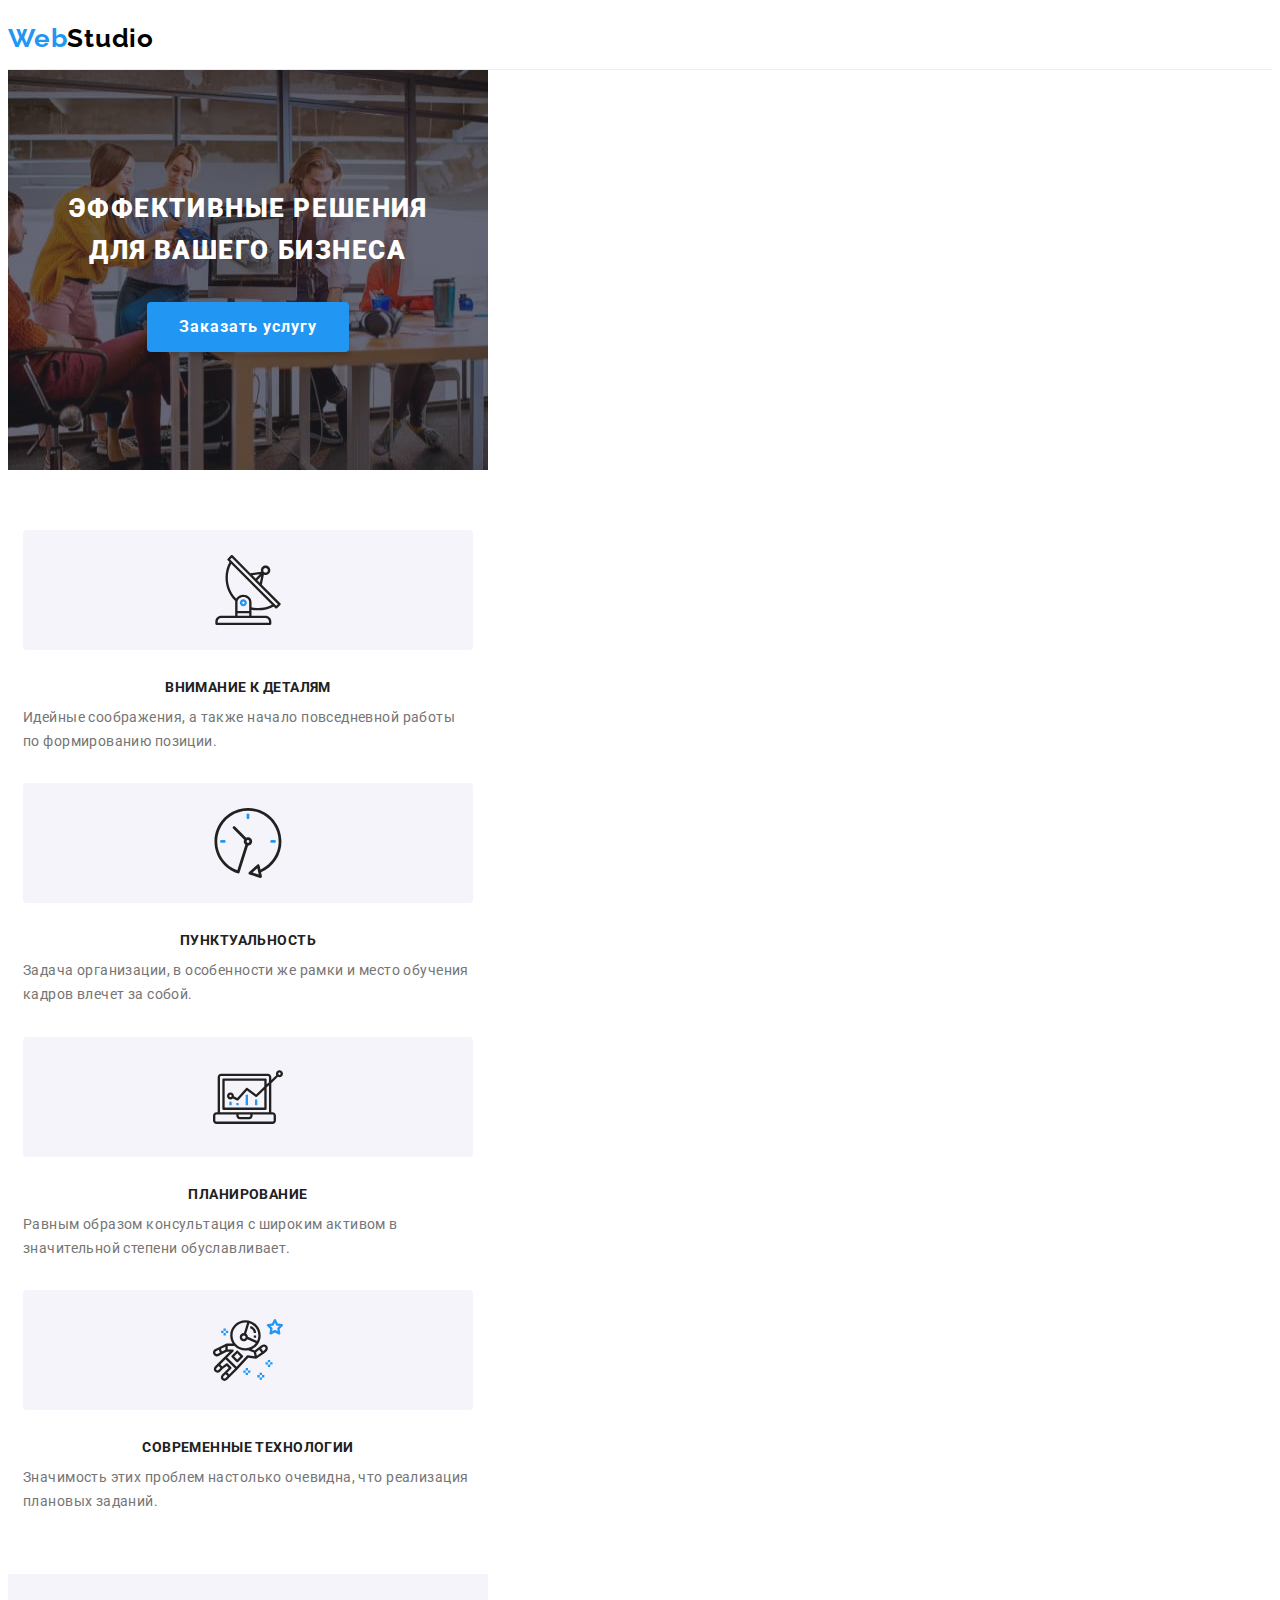
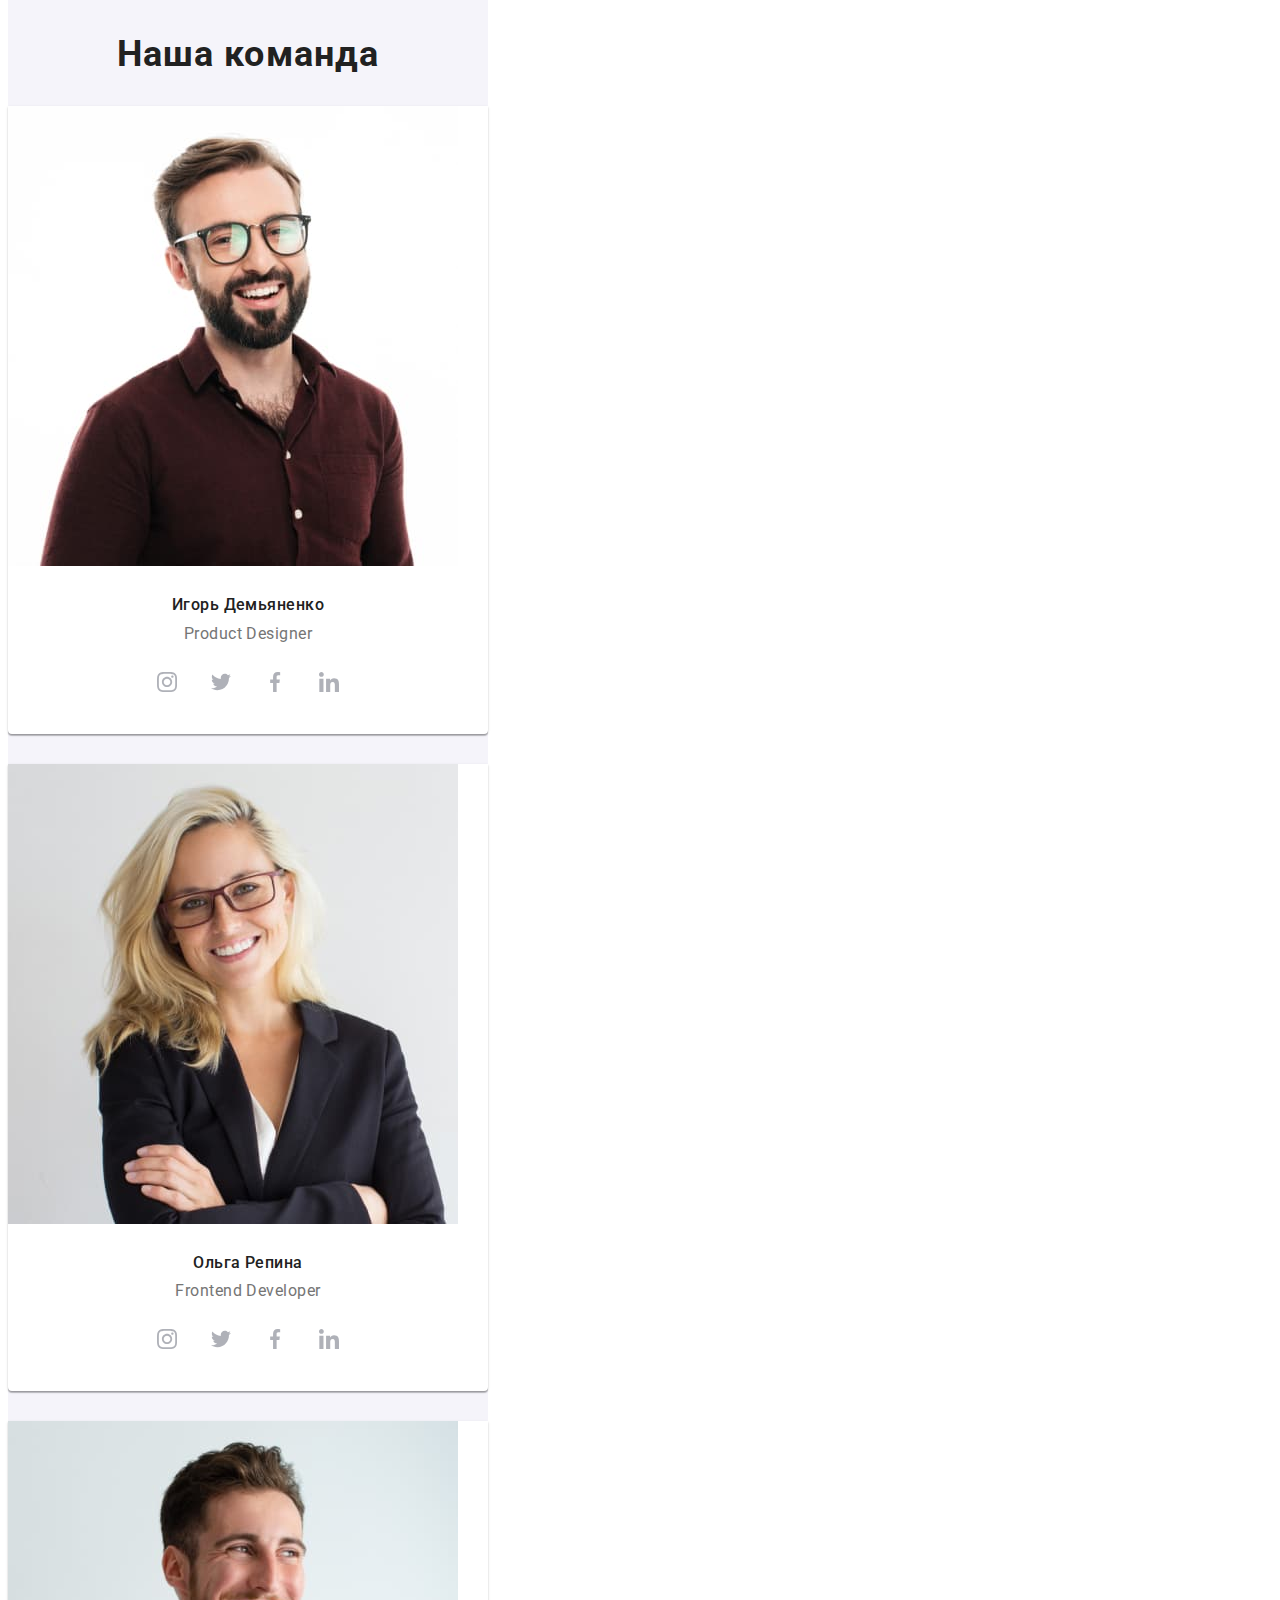
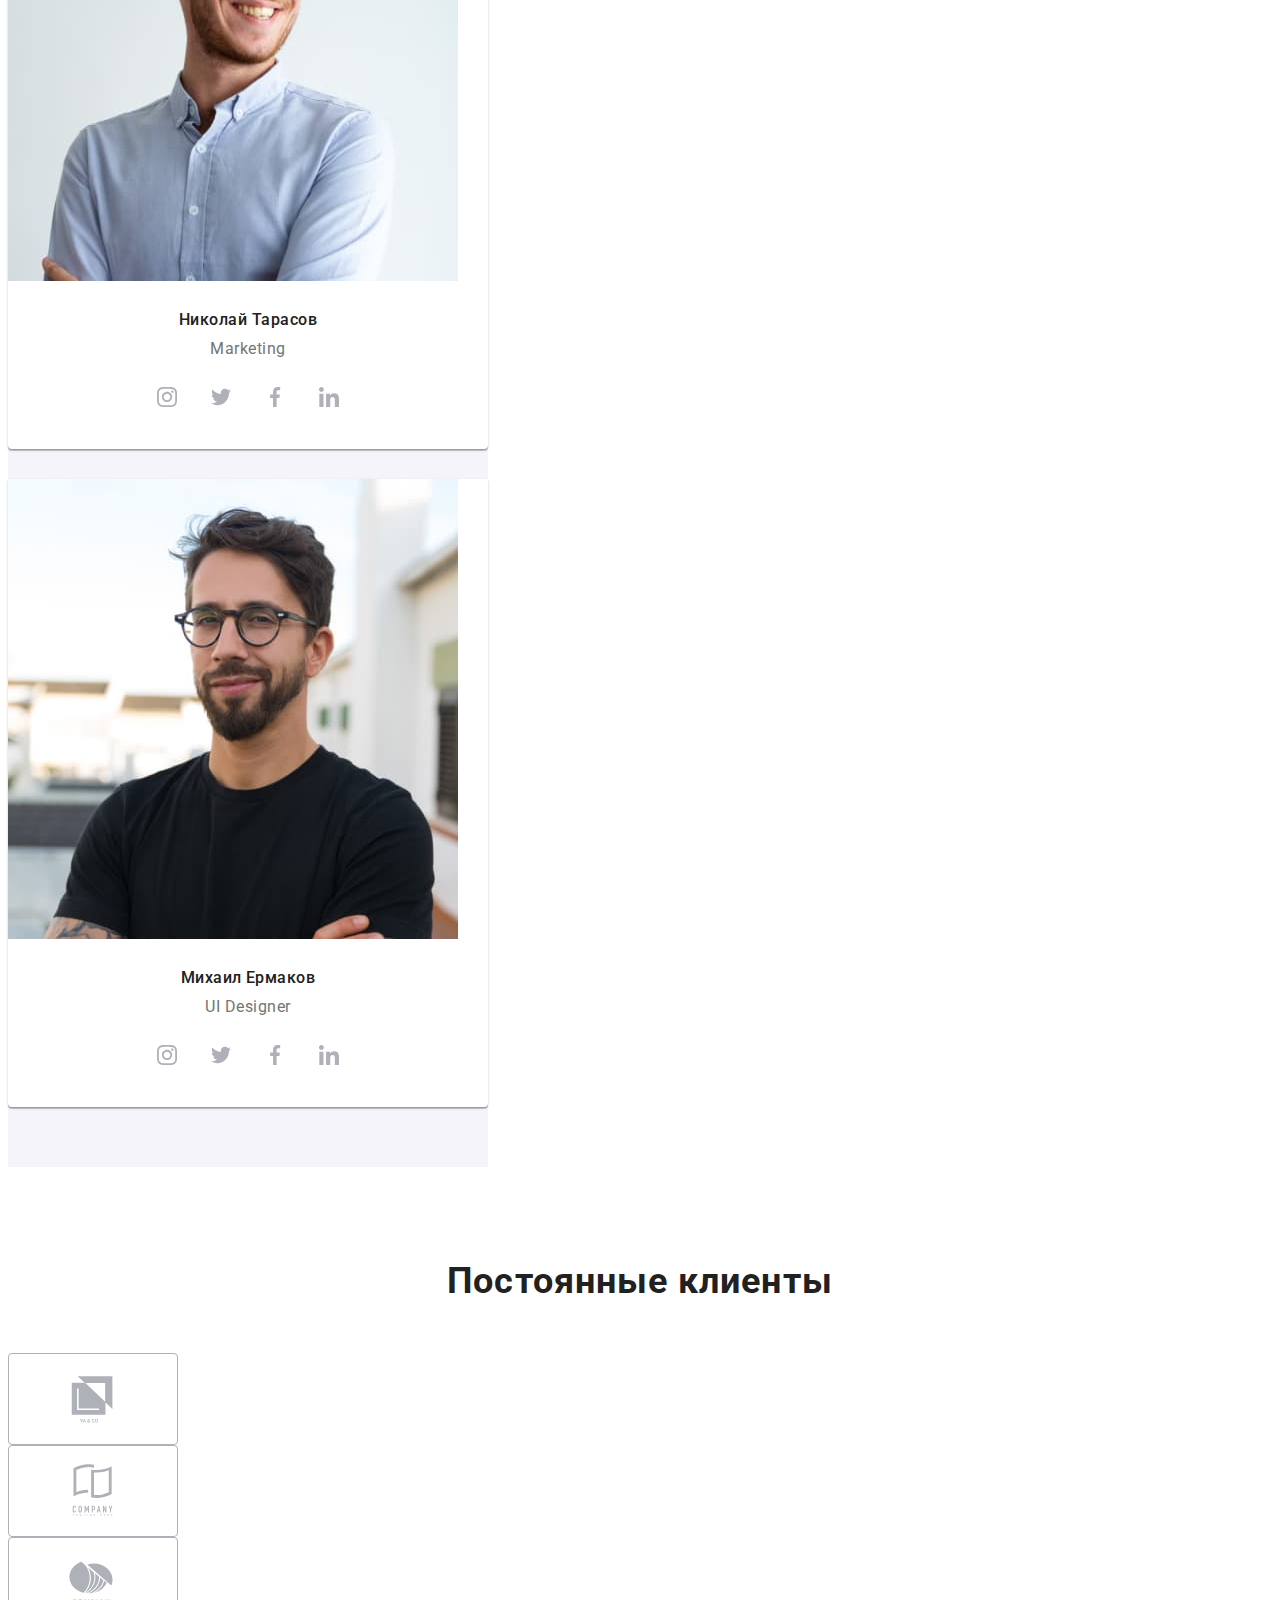
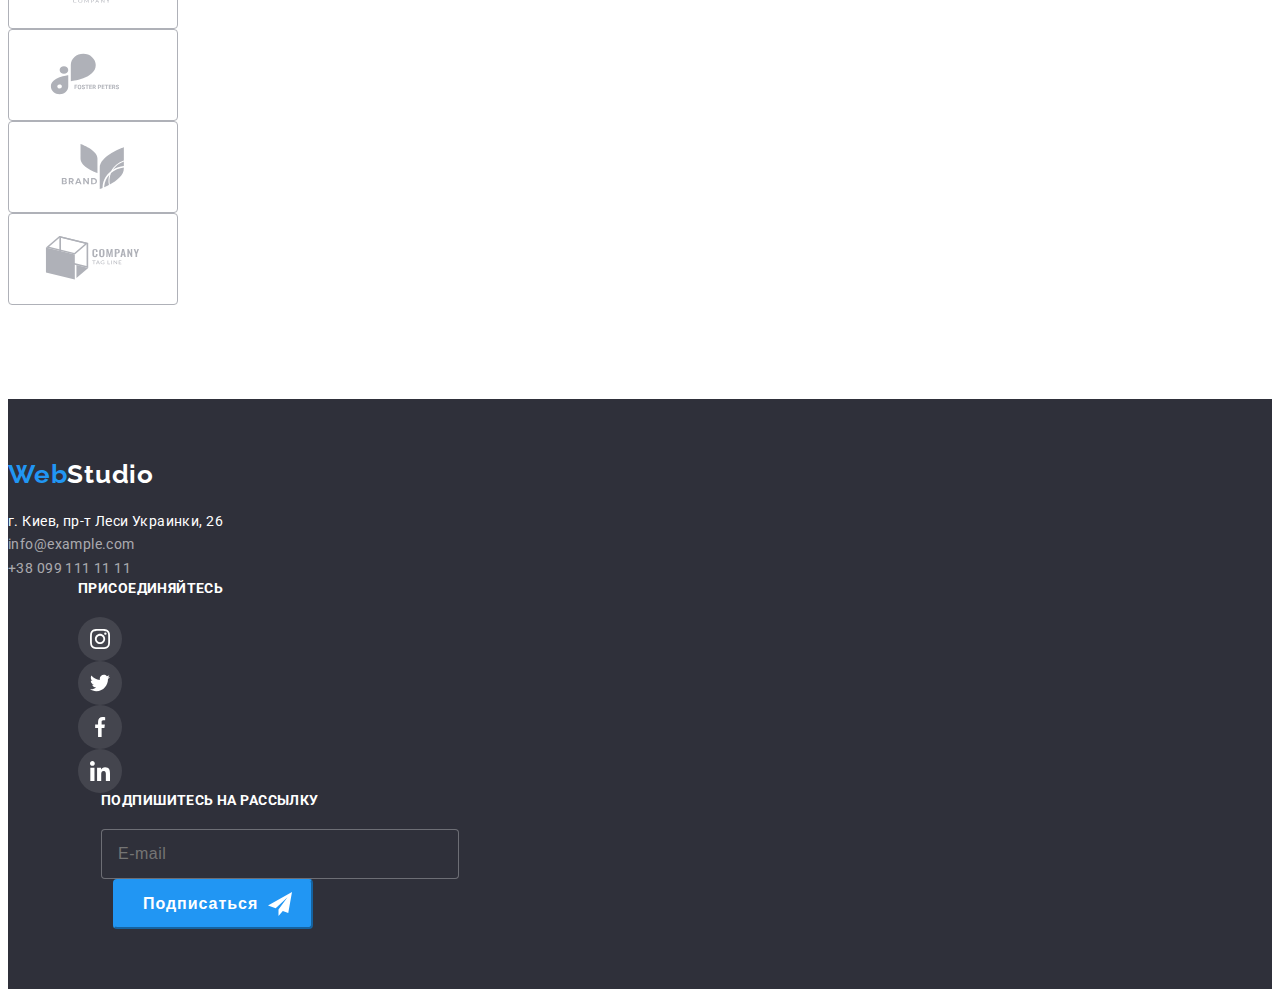
==== index.html @ 3008f96e "1" ====
<!DOCTYPE html>
<html lang="en">
<head>
    <meta charset="UTF-8">
    <meta http-equiv="X-UA-Compatible" content="IE=edge">
    <meta name="viewport" content="width=device-width, initial-scale=1.0">
    <title>goit-markup-hw-07</title>
    <link rel="stylesheet" href="https://cdnjs.cloudflare.com/ajax/libs/modern-normalize/1.1.0/modern-normalize.min.css"
        integrity="sha512-wpPYUAdjBVSE4KJnH1VR1HeZfpl1ub8YT/NKx4PuQ5NmX2tKuGu6U/JRp5y+Y8XG2tV+wKQpNHVUX03MfMFn9Q=="
        crossorigin="anonymous" referrerpolicy="no-referrer" />
    <link rel="stylesheet" href="./css/main.min.css">
    <link rel="preconnect" href="https://fonts.googleapis.com">
    <link rel="preconnect" href="https://fonts.gstatic.com" crossorigin>
    <link href="https://fonts.googleapis.com/css2?family=Montserrat:wght@400;700&family=Raleway:wght@700&family=Roboto:wght@400;500;700;900&display=swap"
          rel="stylesheet">
    
</head>
<body>
    <!--Шапка-->
    <header class="header">
        <div class="container">
            
                <a href="./index.html" class="logo link logo--top">
                    <span class="logo__web">Web</span>Studio
                </a>
            <nav class="navigation">
                <ul class="navigation__list list">
                    <li class="navigation__content"><a class="navigation__link navigation__link--studio link" href="./index.html">Студия</a></li>
                    <li class="navigation__content"><a class="navigation__link link" href="./portfolio.html">Портфолио</a></li>
                    <li class="navigation__content"><a class="navigation__link link" href="">Контакты</a></li>
                </ul>
            
            <ul class="contacts list">
                <li class="contacts__content"><a class="contacts__link link" href="mailto:info@devstudio.com">
                    <svg class="contacts__icon contacts__icon--mail"><use href="./images/icons.svg#icon-mail"></use>
                    </svg>
                    info@devstudio.com
                </a>
                </li>
                <li class="contacts__content"><a class="contacts__link link" href="tel:+380961111111">
                    <svg class="contacts__icon contacts__icon--tel">
                        <use href="./images/icons.svg#icon-smartphone"></use>
                    </svg>
                    +38 096 111 11 11
                </a></li>
            </ul>
            </nav>
        </div> 
                
    </header>
    <main>
    <!--Герой-->   
        <section class="hero">
            <div class="container">
                <h1 class="hero__title title">Эффективные решения для вашего бизнеса</h1>
                <button data-modal-open class="hero__button" type="button">Заказать услугу</button>
            </div>
            <div data-modal class="backdrop is-hidden">
                <div class="modal">
                    
                    <button  data-modal-close class="close-button" type="button">
                        <svg width="18px" height="18px" class="close-button__icon">
                            <use href="./images/icons.svg#icon-close">
                            </use>
                        </svg>
                    </button>
                    <div>
                        <b class="modal__recomend">Оставьте свои данные, мы вам перезвоним</b>
                        <form class="modal__form" autocomplete="off">
                            <label for="name" class="modal__label">Имя
                                <input class="modal__input" name="nik" type="text" id="name" />
                                <svg class="modal__icon" width="12px" height="12px">
                                    <use href="./images/icons.svg#icon-human"></use>
                                </svg>
                            </label>
                            <label class="modal__label">Телефон
                                <input class="modal__input" name="telephone" type="tel"/>
                                <svg class="modal__icon" width="13px" height="13px">
                                    <use href="./images/icons.svg#icon-phone"></use>
                                </svg>
                            </label>
                            <label class="modal__label">Почта
                                <input class="modal__input" name="mail" type="email"/>
                                <svg class="modal__icon" width="15px" height="12px">
                                    <use href="./images/icons.svg#icon-mail-2"></use>
                                </svg>
                            </label>
                            <label class="modal__label">Комментарий
                                <textarea class="modal__textarea"  name="coments" placeholder="Введите текст"></textarea>
                                                           
                            </label>
                            <label class="modal__agree" >
                                
                                <input class="modal__checkbox visually-hidden "  type="checkbox" ><span class="modal__check-area"></span>Соглашаюсь с рассылкой и принимаю <a class="modal__link" href="">Условия договора</a>
                                
                            </label>
                            <button type="submit" class="modal__button">Отправить</button>
                        </form>
                    </div>
                    
                </div>

            </div>
        </section>
    <!--Наши плюсы (скрытый заголовок)--> 
    <section class="section">
        <div class="container">
            <!-- Скрытый заголовок-->
            <h2 class="visually-hidden">Наши плюсы</h2>
            <ul class="services list">
                <li class="services__content">
                    <div class="services__picture">
                        <svg class="services__icon">
                            <use href="./images/icons.svg#icon-antenna">
                            </use>
                        </svg>
                    </div>
                    <h3 class="services__titles">Внимание к деталям</h3>
                    <p class="services__description">Идейные соображения, а также начало повседневной работы по формированию позиции.
                    </p>
                </li>
                <li class="services__content">
                    <div class="services__picture">
                        <svg class="services__icon">
                            <use href="./images/icons.svg#icon-clock">
                            </use>
                        </svg>
                    </div>
                    <h3 class="services__titles">Пунктуальность</h3>
                    <p class="services__description">Задача организации, в особенности же рамки и место обучения кадров влечет за
                        собой.</p>
                </li>
                <li class="services__content">
                    <div class="services__picture">
                        <svg class="services__icon">
                            <use href="./images/icons.svg#icon-diagram">
                            </use>
                        </svg>
                    </div>
                    <h3 class="services__titles">Планирование</h3>
                    <p class="services__description">Равным образом консультация с широким активом в значительной степени
                        обуславливает.</p>
                </li>
                <li class="services__content">
                    <div class="services__picture">
                        <svg class="services__icon">
                            <use href="./images/icons.svg#icon-astronaut">
                            </use>
                        </svg>
                    </div>
                    <h3 class="services__titles">Современные технологии</h3>
                    <p class="services__description">Значимость этих проблем настолько очевидна, что реализация плановых заданий.</p>
                </li>
            </ul>
        </div>
    </section>
    <!--Чем мы занимаемся-->
    <section class="our-job section">
       <div class="container">
            <h2 class="our-job__title">Чем мы занимаемся</h2>
            <ul class="our-job__list list">
                <li class="our-job__content">
                    <img src="./images/box1.jpg" alt="Десктопные приложения" width="370"><div class="our-job_lettering">Десктопные приложения</div>
                </li>
                <li class="our-job__content">
                    <img src="./images/box2.jpg" alt="Мобильные приложения" width="370"><div class="our-job_lettering">Мобильные приложения</div>
                </li>
                <li class="our-job__content">
                    <img src="./images/box3.jpg" alt="Дизайнерские решения" width="370"><div class="our-job_lettering">Дизайнерские решения</div>
                </li>
            </ul>
       </div>
    </section>
    <!--Наша команда-->
    <section class="our-team section">
        <div class="container">
            <h2 class="our-team__title">Наша команда</h2>
            <ul class="our-team__list list">             
                <li class="employee">
                    <img src="./images/worker1menu1x.jpg" alt="worker" max-width="450">
                    <div class="employee__box">
                    <h3 class="employee__title">Игорь Демьяненко</h3>
                    <p class="employee__position">Product Designer</p>
                    <ul class="employee__networks list">
                        <li><a class="employee__link link" href=""><svg class="employee__icon">
                                    <use href="./images/icons.svg#icon-insta"></use>
                                    </svg>
                            </a>
                        </li>
                        <li><a class="employee__link link" href=""><svg class="employee__icon">
                                    <use href="./images/icons.svg#icon-twitter"></use>
                                </svg>
                            </a>
                        </li>
                        <li><a class="employee__link link" href=""><svg class="employee__icon">
                                    <use href="./images/icons.svg#icon-facebook"></use>
                                </svg>
                            </a>
                        </li>
                        <li><a class="employee__link link" href=""><svg class="employee__icon">
                                    <use href="./images/icons.svg#icon-linkedin"></use>
                                </svg>
                            </a>
                        </li>
                    </ul>
                    </div>
                </li>
                <li class="employee">
                    <img src="./images/worker2menu1x.jpg" alt="worker" max-width="450">
                    <div class="employee__box">
                    <h3 class="employee__title">Ольга Репина</h3>
                    <p class="employee__position">Frontend Developer</p>
                    <ul class="employee__networks list">
                        <li><a class="employee__link link" href=""><svg class="employee__icon">
                                    <use href="./images/icons.svg#icon-insta"></use>
                                </svg>
                            </a>
                        </li>
                        <li><a class="employee__link link" href=""><svg class="employee__icon">
                                    <use href="./images/icons.svg#icon-twitter"></use>
                                </svg>
                            </a>
                        </li>
                        <li><a class="employee__link link" href=""><svg class="employee__icon">
                                    <use href="./images/icons.svg#icon-facebook"></use>
                                </svg>
                            </a>
                        </li>
                        <li><a class="employee__link link" href=""><svg class="employee__icon">
                                    <use href="./images/icons.svg#icon-linkedin"></use>
                                </svg>
                            </a>
                        </li>
                    </ul>
                    </div>
                </li>
                <li class="employee">
                    <img src="./images/worker3menu1x.jpg" alt="worker" max-width="450">
                    <div class="employee__box">
                    <h3 class="employee__title">Николай Тарасов</h3>
                    <p class="employee__position">Marketing</p>
                    <ul class="employee__networks list">
                        <li><a class="employee__link link"  href=""><svg class="employee__icon">
                                    <use href="./images/icons.svg#icon-insta"></use>
                                </svg>
                            </a>
                        </li>
                        <li><a class="employee__link link"  href=""><svg class="employee__icon">
                                    <use href="./images/icons.svg#icon-twitter"></use>
                                </svg>
                            </a>
                        </li>
                        <li><a class="employee__link link"  href=""><svg class="employee__icon">
                                    <use href="./images/icons.svg#icon-facebook"></use>
                                </svg>
                            </a>
                        </li>
                        <li><a class="employee__link link"  href=""><svg class="employee__icon">
                                    <use href="./images/icons.svg#icon-linkedin"></use>
                                </svg>
                            </a>
                        </li>
                    </ul>
                    </div>
                </li>
                <li class="employee">
                    <img src="./images/worker4menu1x.jpg" alt="worker" max-width="450">
                    <div class="employee__box">
                    <h3 class="employee__title">Михаил Ермаков</h3>
                    <p class="employee__position">UI Designer</p>
                    <ul class="employee__networks list">
                        <li><a class="employee__link link" href=""><svg class="employee__icon">
                                    <use href="./images/icons.svg#icon-insta"></use>
                                </svg>
                            </a>
                        </li>
                        <li><a class="employee__link link" href=""><svg class="employee__icon">
                                    <use href="./images/icons.svg#icon-twitter"></use>
                                </svg>
                            </a>
                        </li>
                        <li><a class="employee__link link" href=""><svg class="employee__icon">
                                    <use href="./images/icons.svg#icon-facebook"></use>
                                </svg>
                            </a>
                        </li>
                        <li><a class="employee__link link"  href=""><svg class="employee__icon">
                                    <use href="./images/icons.svg#icon-linkedin"></use>
                                </svg>
                            </a>
                        </li>
                    </ul>
                    </div>
                </li>
            </ul>
        </div>
    </section>
    <!--Клиенты-->
    <section class="our-clients">
        <div class="container">
            <h2 class="our-clients__title">Постоянные клиенты</h2>
            <ul class="clients list">
                <li class="clients__content">
                    <a href="" class="clients__link link" ><svg class="clients__icon" height="60" width="106"><use href="./images/icons.svg#icon-logoone"></use></svg></a>
                </li>
                <li class="clients__content">
                    <a href="" class="clients__link link"><svg class="clients__icon" height="60" width="106">
                            <use href="./images/icons.svg#icon-logotwo"></use>
                        </svg></a>
                </li>
                <li class="clients__content">
                    <a href="" class="clients__link link"><svg class="clients__icon" height="60" width="106">
                            <use href="./images/icons.svg#icon-logothree"></use>
                        </svg></a>
                </li>
                <li class="clients__content">
                    <a href="" class="clients__link link"><svg class="clients__icon" height="60" width="106">
                            <use href="./images/icons.svg#icon-logofour"></use>
                        </svg></a>
                </li>
                <li class="clients__content">
                    <a href="" class="clients__link link"><svg class="clients__icon" height="60" width="106">
                            <use href="./images/icons.svg#icon-logofive"></use>
                        </svg></a>
                </li>
                <li class="clients__content">
                    <a href="" class="clients__link link"><svg class="clients__icon" height="60" width="106">
                            <use href="./images/icons.svg#icon-logosix"></use>
                        </svg></a>
                </li>
            </ul>
        </div>
    </section>
    </main>
    <!--Подвал-->
    <footer class="footer">
        <div class="container footer__container">
            <div class="navigation-box">
            <a class="logo link logo--bottom " href="./index.html">
                <span class="logo__web">Web</span>Studio
            </a>
            <address class="adress">
                <ul class="adress__list list">
                    <li class="adress__content"><a class="adress__fact link" href="https://goo.gl/maps/tWHg3Sb9LDnPVepB7" target="_blank"
                            rel="noopener nofollow noreferrer">г. Киев, пр-т Леси Украинки, 26</a></li>
                    <li class="adress__content"><a class="adress__secondary link" href="mailto:info@example.com">info@example.com</a></li>
                    <li class="adress__content"><a class="adress__secondary link" href="tel:+380991111111">+38 099 111 11 11</a></li>
                </ul>
            </address>
            </div>
            <div class="networks">
                <h3 class="networks__title">Присоединяйтесь</h3>
                <ul class="networks__list list">
                    <li class="networks__content">
                        <a class="networks__link link" href=""><svg class="networks__icon">
                                <use href="./images/icons.svg#icon-insta"></use>
                            </svg>
                        </a>
                    </li>
                    <li class="networks__content">
                        <a class="networks__link link" href=""><svg class="networks__icon">
                                <use href="./images/icons.svg#icon-twitter"></use>
                            </svg>
                        </a>
                    </li>
                    <li class="networks__content">
                        <a class="networks__link link" href=""><svg class="networks__icon">
                                <use href="./images/icons.svg#icon-facebook"></use>
                            </svg>
                        </a>
                    </li>
                    <li class="networks__content">
                        <a class="networks__link link" href=""><svg class="networks__icon">
                                <use href="./images/icons.svg#icon-linkedin"></use>
                            </svg>
                        </a>
                    </li>
                </ul>
            
            </div>
            <div class="mailing">
                <h3 class="mailing__title">Подпишитесь на рассылку</h3>
                <form class="mailing__form" autocomplete="off">
                    <label class="mailing__label">
                        <input type="email" name="email" class="mailing__input" placeholder="E-mail" />
                    </label>
                    <button type="submit" class="mailing__button">Подписаться <svg class="mailing_icon" width="24px" height="24px">
                        <use href="./images/icons.svg#icon-send"></use>
                        </svg>
                    </button>
                
                </form>

            </div>
            
        </div>
            
        
    </footer>
    <script src="./js/modal.js"></script>

</body>
</html>
---- css/main.min.css ----
:root{--main-font: 'Roboto';--secondary-font: 'Raleway';--main-text-color: #212121;--primyry-text-color: #757575;--secondary-color: #2196f3;--bacnd-color: #ffffff;--logo-color: #000000;--hero-foot-color: #2f303a;--dysine-color: #f5f4fa;--adress-color: rgba(255, 255, 255, 0.6);--categorie-color: #eeeeee;--button-color: #188ce8;--icon-color: #afb1b8}*,*::before,*::after{-webkit-box-sizing:border-box;box-sizing:border-box}@media screen and (max-width: 480px){.container{max-width:480px;padding-left:15px;padding-right:15px}}h1,h2,h3,h4,h5,h6,p{margin:0}ul{padding:0;margin:0}img{display:block}body{color:var(--main-text-color);font-family:var(--main-font),sans-serif;font-weight:400}.list{list-style-type:none}.link{text-decoration:none;display:block}.section{max-width:480px}.logo{font-family:var(--secondary-font);font-weight:700;font-size:26px;line-height:1.2;letter-spacing:0.03em}.logo--top{color:var(--logo-color)}.logo--bottom{color:var(--bacnd-color);margin-bottom:20px}.logo__web{color:var(--secondary-color)}.adress{font-style:normal}.adress__fact{font-size:14px;letter-spacing:0.03em;line-height:1.7;color:var(--bacnd-color);-webkit-transition:color 250ms cubic-bezier(0.4, 0, 0.2, 1);transition:color 250ms cubic-bezier(0.4, 0, 0.2, 1)}.adress__fact:hover{color:var(--secondary-color)}.adress__fact:focus{color:var(--secondary-color)}.adress__secondary{font-size:14px;line-height:1.7;letter-spacing:0.03em;color:var(--adress-color);-webkit-transition:color 250ms cubic-bezier(0.4, 0, 0.2, 1);transition:color 250ms cubic-bezier(0.4, 0, 0.2, 1)}.adress__secondary:focus{color:var(--secondary-color)}.adress__secondary:hover{color:var(--secondary-color)}.backdrop{position:fixed;top:0;left:0;width:100%;height:100%;background-color:rgba(0,0,0,0.2);-webkit-transition-property:opacity, visibility, -webkit-transform;transition-property:opacity, visibility, -webkit-transform;transition-property:transform, opacity, visibility;transition-property:transform, opacity, visibility, -webkit-transform;-webkit-transition-duration:250ms;transition-duration:250ms;-webkit-transition-timing-function:cubic-bezier(0.4, 0, 0.2, 1);transition-timing-function:cubic-bezier(0.4, 0, 0.2, 1);z-index:10}.backdrop.is-hidden{-webkit-transform:scale(0.7);transform:scale(0.7);opacity:0;pointer-events:none;visibility:hidden}.card__box{position:relative;overflow:hidden}.card__overlay{position:absolute;padding:63px 24px;width:100%;height:100%;background-color:rgba(33,150,243,0.9);top:0;-webkit-transform:translateY(101%);transform:translateY(101%);-webkit-transition:-webkit-transform 250ms cubic-bezier(0.4, 0, 0.2, 1);transition:-webkit-transform 250ms cubic-bezier(0.4, 0, 0.2, 1);transition:transform 250ms cubic-bezier(0.4, 0, 0.2, 1);transition:transform 250ms cubic-bezier(0.4, 0, 0.2, 1), -webkit-transform 250ms cubic-bezier(0.4, 0, 0.2, 1)}.card__text{font-size:18px;line-height:1.55;letter-spacing:0.03em;color:var(--bacnd-color)}.card{margin-right:30px;margin-bottom:30px;width:370px}.card:nth-last-child(-n+3){margin-bottom:0px}.card:nth-child(3n){margin-right:0px}.card__description{border:1px solid var(--categorie-color);border-top:none;padding:20px 24px}.card__titles{font-weight:700;font-size:18px;line-height:2;color:var(--main-text-color);margin-bottom:4px}.card__specification{font-size:16px;line-height:1.87;letter-spacing:0.03em;color:var(--primyry-text-color)}.card__link{-webkit-transition:-webkit-box-shadow 250ms cubic-bezier(0.4, 0, 0.2, 1);transition:-webkit-box-shadow 250ms cubic-bezier(0.4, 0, 0.2, 1);transition:box-shadow 250ms cubic-bezier(0.4, 0, 0.2, 1);transition:box-shadow 250ms cubic-bezier(0.4, 0, 0.2, 1), -webkit-box-shadow 250ms cubic-bezier(0.4, 0, 0.2, 1)}.card__link:hover,.card__link:focus{-webkit-box-shadow:0px 1px 1px rgba(0,0,0,0.12),0px 4px 4px rgba(0,0,0,0.06),1px 4px 6px rgba(0,0,0,0.16);box-shadow:0px 1px 1px rgba(0,0,0,0.12),0px 4px 4px rgba(0,0,0,0.06),1px 4px 6px rgba(0,0,0,0.16)}.card__link:hover .card__box .card__overlay,.card__link:focus .card__box .card__overlay{-webkit-transform:translateY(0%);transform:translateY(0%)}.card__link:hover .card__box .card__overlay,.card__link:focus .card__box .card__overlay{-webkit-transform:translateY(0%);transform:translateY(0%)}.categories__butns{cursor:pointer;background-color:var(--dysine-color);border:none;border-radius:4px;font-family:var(--main-font);font-weight:500;font-size:16px;line-height:1.6;text-align:center;letter-spacing:0.03em;padding:6px 22px;min-width:73px;-webkit-transition:background-color 250ms cubic-bezier(0.4, 0, 0.2, 1),color 2500ms cubic-bezier(0.4, 0, 0.2, 1),-webkit-box-shadow 250ms cubic-bezier(0.4, 0, 0.2, 1);transition:background-color 250ms cubic-bezier(0.4, 0, 0.2, 1),color 2500ms cubic-bezier(0.4, 0, 0.2, 1),-webkit-box-shadow 250ms cubic-bezier(0.4, 0, 0.2, 1);transition:box-shadow 250ms cubic-bezier(0.4, 0, 0.2, 1),background-color 250ms cubic-bezier(0.4, 0, 0.2, 1),color 2500ms cubic-bezier(0.4, 0, 0.2, 1);transition:box-shadow 250ms cubic-bezier(0.4, 0, 0.2, 1),background-color 250ms cubic-bezier(0.4, 0, 0.2, 1),color 2500ms cubic-bezier(0.4, 0, 0.2, 1),-webkit-box-shadow 250ms cubic-bezier(0.4, 0, 0.2, 1)}.categories__butns:hover{background-color:var(--secondary-color);color:var(--bacnd-color);-webkit-box-shadow:0px 3px 1px rgba(0,0,0,0.1),0px 1px 2px rgba(0,0,0,0.08),0px 2px 2px rgba(0,0,0,0.12);box-shadow:0px 3px 1px rgba(0,0,0,0.1),0px 1px 2px rgba(0,0,0,0.08),0px 2px 2px rgba(0,0,0,0.12)}.categories__butns:focus{background-color:var(--secondary-color);color:var(--bacnd-color);-webkit-box-shadow:0px 3px 1px rgba(0,0,0,0.1),0px 1px 2px rgba(0,0,0,0.08),0px 2px 2px rgba(0,0,0,0.12);box-shadow:0px 3px 1px rgba(0,0,0,0.1),0px 1px 2px rgba(0,0,0,0.08),0px 2px 2px rgba(0,0,0,0.12)}.categories__list{display:-webkit-box;display:-ms-flexbox;display:flex;-webkit-box-pack:center;-ms-flex-pack:center;justify-content:center;margin-bottom:50px}.categories__content:not(:last-child){margin-right:8px}.categories__cards{display:-webkit-box;display:-ms-flexbox;display:flex;-ms-flex-wrap:wrap;flex-wrap:wrap}.close-button{cursor:pointer;position:absolute;top:8px;right:8px;width:30px;height:30px;background-color:var(--bacnd-color);border:1px solid rgba(0,0,0,0.1);border-radius:50%}.close-button:focus .close-button__icon,.close-button:hover .close-button__icon{fill:var(--button-color)}.close-button__icon{position:absolute;top:50%;left:50%;-webkit-transform:translate(-50%, -50%);transform:translate(-50%, -50%);fill:var(--logo-color)}.contacts__link{display:-webkit-inline-box;display:-ms-inline-flexbox;display:inline-flex;-webkit-box-align:center;-ms-flex-align:center;align-items:center;font-weight:500;line-height:1.14;letter-spacing:0.02em;font-size:14px;color:var(--primyry-text-color);text-decoration:none;padding-top:32px;padding-bottom:32px;-webkit-transition:color 250ms cubic-bezier(0.4, 0, 0.2, 1);transition:color 250ms cubic-bezier(0.4, 0, 0.2, 1)}.contacts__link:hover .contacts__icon,.contacts__link:focus .contacts__icon{fill:var(--secondary-color)}.contacts__link:hover,.contacts__link:focus{color:var(--secondary-color)}.contacts__link:hover .contacts__icon--tel,.contacts__link:focus .contacts__icon--tel{fill:var(--secondary-color)}.contacts__icon{fill:var(--primyry-text-color);display:inline-block;margin-right:9px;-webkit-transition:fill 250ms cubic-bezier(0.4, 0, 0.2, 1);transition:fill 250ms cubic-bezier(0.4, 0, 0.2, 1)}.contacts__icon--mail{width:16px;height:12px}.contacts__icon--tel{width:10px;height:16px}.contacts{display:-webkit-box;display:-ms-flexbox;display:flex;-webkit-box-align:center;-ms-flex-align:center;align-items:center;margin-left:auto}.contacts__content:not(:last-child){margin-right:50px}.employee__networks{max-width:206px;display:-webkit-box;display:-ms-flexbox;display:flex;-webkit-box-align:center;-ms-flex-align:center;align-items:center;-webkit-box-pack:justify;-ms-flex-pack:justify;justify-content:space-between;margin-left:auto;margin-right:auto}.employee__icon{width:20px;height:20px;fill:var(--icon-color);-webkit-transition:fill 250ms cubic-bezier(0.4, 0, 0.2, 1);transition:fill 250ms cubic-bezier(0.4, 0, 0.2, 1)}.employee__link{display:-webkit-box;display:-ms-flexbox;display:flex;-webkit-box-pack:center;-ms-flex-pack:center;justify-content:center;-webkit-box-align:center;-ms-flex-align:center;align-items:center;width:44px;height:44px;background-color:var(--bacnd-color);border-radius:50%;-webkit-transition:background-color 250ms cubic-bezier(0.4, 0, 0.2, 1);transition:background-color 250ms cubic-bezier(0.4, 0, 0.2, 1)}.employee__link:hover,.employee__link:focus{background-color:var(--secondary-color)}.employee__link:hover .employee__icon,.employee__link:focus .employee__icon{fill:var(--bacnd-color)}.employee{background-color:var(--bacnd-color);border-radius:0px 0px 4px 4px;-webkit-box-shadow:0px 1px 3px rgba(0,0,0,0.12),0px 1px 1px rgba(0,0,0,0.14),0px 2px 1px rgba(0,0,0,0.2);box-shadow:0px 1px 3px rgba(0,0,0,0.12),0px 1px 1px rgba(0,0,0,0.14),0px 2px 1px rgba(0,0,0,0.2);width:100%}.employee:not(:last-child){margin-bottom:30px}.employee__box{padding:30px 32px}.employee__title{font-weight:500;line-height:1.18;text-align:center;letter-spacing:0.03em;font-size:16px;margin-bottom:10px}.employee__position{font-size:16px;line-height:1.18;text-align:center;letter-spacing:0.03em;color:var(--primyry-text-color);margin-bottom:16px}.hero{max-width:480px;background-color:var(--hero-foot-color);background-image:-webkit-gradient(linear, left top, right top, from(rgba(47,48,58,0.4)), to(rgba(47,48,58,0.4))),url("../images/HeroMobile1x.jpg");background-image:linear-gradient(to right, rgba(47,48,58,0.4), rgba(47,48,58,0.4)),url("../images/HeroMobile1x.jpg");background-repeat:no-repeat;padding-top:118px;padding-bottom:118px}.hero__title{font-weight:900;font-size:26px;line-height:1.61;max-width:360px;letter-spacing:0.06em;text-transform:uppercase;color:var(--bacnd-color);text-align:center;margin:0 auto 30px auto}.hero__button{display:block;font-family:var(--main-font);cursor:pointer;background:var(--secondary-color);-webkit-box-shadow:0px 4px 4px rgba(0,0,0,0.15);box-shadow:0px 4px 4px rgba(0,0,0,0.15);border-radius:4px;border:none;min-width:200px;padding:10px 32px;font-weight:700;font-size:16px;line-height:1.87;-webkit-box-align:center;-ms-flex-align:center;align-items:center;letter-spacing:0.06em;margin-left:auto;margin-right:auto;color:var(--bacnd-color);-webkit-transition:background-color 250ms cubic-bezier(0.4, 0, 0.2, 1);transition:background-color 250ms cubic-bezier(0.4, 0, 0.2, 1)}.hero__button:hover{background-color:var(--button-color)}.hero__button:focus{background-color:var(--button-color)}.mailing__title{font-weight:700;margin-bottom:20px;font-size:14px;line-height:1.14;letter-spacing:0.03em;text-transform:uppercase;color:var(--bacnd-color)}.mailing{margin-left:93px}.mailing__input{font-size:16px;line-height:1.25;letter-spacing:0.03em;padding-left:16px;color:var(--bacnd-color);display:-webkit-box;display:-ms-flexbox;display:flex;-webkit-box-align:center;-ms-flex-align:center;align-items:center;height:50px;width:358px;background-color:var(--hero-foot-color);border:1px solid rgba(255,255,255,0.3);border-radius:4px;-webkit-transition:border-color 250ms cubic-bezier(0.4, 0, 0.2, 1);transition:border-color 250ms cubic-bezier(0.4, 0, 0.2, 1);outline:none}.mailing__input:focus,.mailing__input:hover{border-color:var(--secondary-color)}.mailing__button{display:-webkit-box;display:-ms-flexbox;display:flex;-webkit-box-align:center;-ms-flex-align:center;align-items:center;font-weight:700;font-size:16px;line-height:1.87;letter-spacing:0.06em;color:var(--bacnd-color);cursor:pointer;width:200px;height:50px;margin-left:12px;padding-left:28px;background-color:var(--secondary-color);border-radius:4px;border-color:var(--secondary-color);-webkit-transition:background-color 250ms cubic-bezier(0.4, 0, 0.2, 1);transition:background-color 250ms cubic-bezier(0.4, 0, 0.2, 1)}.mailing__button:focus,.mailing__button:hover{background-color:var(--button-color)}.mailing_icon{margin-left:10px}.modal{padding:40px;position:absolute;width:528px;height:581px;background-color:var(--bacnd-color);top:50%;left:50%;-webkit-transform:translate(-50%, -50%);transform:translate(-50%, -50%);-webkit-box-shadow:0px 1px 3px rgba(0,0,0,0.12),0px 1px 1px rgba(0,0,0,0.14),0px 2px 1px rgba(0,0,0,0.2);box-shadow:0px 1px 3px rgba(0,0,0,0.12),0px 1px 1px rgba(0,0,0,0.14),0px 2px 1px rgba(0,0,0,0.2);border-radius:4px}.modal__recomend{display:block;margin-bottom:12px;font-weight:700;font-size:20px;line-height:1.15;text-align:center;letter-spacing:0.03em;color:var(--main-text-color)}.modal__label{position:relative;display:-webkit-box;display:-ms-flexbox;display:flex;-webkit-box-orient:vertical;-webkit-box-direction:normal;-ms-flex-direction:column;flex-direction:column;margin-bottom:10px;text-align:left;font-size:12px;line-height:1.16;letter-spacing:0.01em;color:var(--primyry-text-color)}.modal__input{padding-left:38px;z-index:1;width:448px;height:40px;border:1px solid rgba(33,33,33,0.2);-webkit-box-sizing:border-box;box-sizing:border-box;border-radius:4px;background-color:var(--bacnd-color);outline:none;margin-top:4px;-webkit-transition:border-color 250ms cubic-bezier(0.4, 0, 0.2, 1);transition:border-color 250ms cubic-bezier(0.4, 0, 0.2, 1)}.modal__textarea{width:448px;height:138px;outline:none;border:1px solid rgba(33,33,33,0.2);-webkit-box-sizing:border-box;box-sizing:border-box;border-radius:4px;resize:none;padding:12px 16px;margin-top:4px;-webkit-transition:border-color 250ms cubic-bezier(0.4, 0, 0.2, 1);transition:border-color 250ms cubic-bezier(0.4, 0, 0.2, 1)}.modal__textarea:focus{outline:none;border-color:var(--secondary-color)}.modal__agree{position:relative;padding-left:20px;display:block;font-size:14px;line-height:1.7;letter-spacing:0.03em;color:#757575}.modal__check-area{display:block;position:absolute;width:16px;height:15px;background-color:var(--bacnd-color);border:2px solid var(--main-text-color);border-radius:2px;top:50%;left:20px;-webkit-transform:translate(-50%, -50%);transform:translate(-50%, -50%);cursor:pointer;-webkit-transition:border-color 250ms cubic-bezier(0.4, 0, 0.2, 1),background-image 250ms cubic-bezier(0.4, 0, 0.2, 1);transition:border-color 250ms cubic-bezier(0.4, 0, 0.2, 1),background-image 250ms cubic-bezier(0.4, 0, 0.2, 1)}.modal__checkbox:checked+.modal__check-area{background-image:url(../images/check.svg);background-color:var(--secondary-color);border-color:var(--secondary-color);background-repeat:no-repeat;background-size:contain;border:none}.modal__checkbox:focus+.modal__check-area{border-color:var(--secondary-color);outline:none}.modal__link{color:#2196f3}.modal__textarea::-webkit-input-placeholder{font-size:12px;line-height:14px;letter-spacing:0.01em;color:rgba(117,117,117,0.5)}.modal__textarea:-ms-input-placeholder{font-size:12px;line-height:14px;letter-spacing:0.01em;color:rgba(117,117,117,0.5)}.modal__textarea::-ms-input-placeholder{font-size:12px;line-height:14px;letter-spacing:0.01em;color:rgba(117,117,117,0.5)}.modal__textarea::placeholder{font-size:12px;line-height:14px;letter-spacing:0.01em;color:rgba(117,117,117,0.5)}.modal__button{margin-top:30px;font-weight:700;font-size:16px;line-height:1.88;letter-spacing:0.06em;color:var(--bacnd-color);cursor:pointer;width:200px;height:50px;background-color:#2196f3;border-radius:4px;border-color:var(--secondary-color);-webkit-transition:background-color 250ms cubic-bezier(0.4, 0, 0.2, 1),-webkit-box-shadow 250ms cubic-bezier(0.4, 0, 0.2, 1);transition:background-color 250ms cubic-bezier(0.4, 0, 0.2, 1),-webkit-box-shadow 250ms cubic-bezier(0.4, 0, 0.2, 1);transition:background-color 250ms cubic-bezier(0.4, 0, 0.2, 1),box-shadow 250ms cubic-bezier(0.4, 0, 0.2, 1);transition:background-color 250ms cubic-bezier(0.4, 0, 0.2, 1),box-shadow 250ms cubic-bezier(0.4, 0, 0.2, 1),-webkit-box-shadow 250ms cubic-bezier(0.4, 0, 0.2, 1)}.modal__button:focus,.modal__button:hover{-webkit-box-shadow:0px 4px 4px rgba(0,0,0,0.15);box-shadow:0px 4px 4px rgba(0,0,0,0.15);background-color:var(--button-color)}.modal__icon{position:absolute;z-index:2;bottom:14px;left:15px;fill:var(--main-text-color);-webkit-transition:fill 250ms cubic-bezier(0.4, 0, 0.2, 1);transition:fill 250ms cubic-bezier(0.4, 0, 0.2, 1)}.modal__input:focus{border-color:var(--secondary-color);outline:none}.modal__input:focus+.modal__icon{fill:var(--secondary-color)}.navigation{display:none;-webkit-box-align:center;-ms-flex-align:center;align-items:center}.navigation__list{-webkit-box-align:center;-ms-flex-align:center;align-items:center;margin-left:93px}.navigation__content:not(:last-child){margin-right:50px}.navigation__link.navigation__link--studio{color:var(--secondary-color)}.navigation__link.navigation__link--portfolio{color:var(--secondary-color)}.navigation__link{position:relative;font-weight:500;font-size:14px;line-height:1.14;letter-spacing:0.02em;color:var(--main-text-color);text-decoration:none;padding-top:32px;padding-bottom:32px;-webkit-transition:color 250ms cubic-bezier(0.4, 0, 0.2, 1);transition:color 250ms cubic-bezier(0.4, 0, 0.2, 1)}.navigation__link:hover{color:var(--secondary-color)}.navigation__link:focus{color:var(--secondary-color)}.navigation__link.navigation__link--studio::after{position:absolute;bottom:-1px;content:'';display:block;width:100%;height:4px;border-radius:2px;background-color:var(--secondary-color)}.navigation__link.navigation__link--studio::after.navigation__link--portfolio::after{position:absolute;bottom:-1px;content:'';display:block;width:100%;height:4px;border-radius:2px;background-color:var(--secondary-color)}.networks__title{font-weight:700;margin-bottom:20px;font-size:14px;line-height:1.14;letter-spacing:0.03em;text-transform:uppercase;color:var(--bacnd-color)}.networks{margin-left:70px}.networks__list{-webkit-box-align:center;-ms-flex-align:center;align-items:center}.networks__icon{width:20px;height:20px;fill:var(--bacnd-color)}.networks__content:not(:last-child){margin-right:10px}.networks__link{display:-webkit-box;display:-ms-flexbox;display:flex;-webkit-box-pack:center;-ms-flex-pack:center;justify-content:center;-webkit-box-align:center;-ms-flex-align:center;align-items:center;width:44px;height:44px;background-color:rgba(255,255,255,0.1);border-radius:50%;-webkit-transition:background-color 250ms cubic-bezier(0.4, 0, 0.2, 1);transition:background-color 250ms cubic-bezier(0.4, 0, 0.2, 1)}.networks__link:focus,.networks__link:hover{background-color:var(--secondary-color)}.our-clients{padding-top:94px;padding-bottom:94px}.our-clients__title{font-weight:700;font-size:36px;line-height:1.16;text-align:center;letter-spacing:0.03em;margin-bottom:50px}.clients{-webkit-box-pack:center;-ms-flex-pack:center;justify-content:center}.clients__content:not(:last-child){margin-right:30px}.clients__icon{fill:var(--icon-color);-webkit-transition:fill 250ms cubic-bezier(0.4, 0, 0.2, 1);transition:fill 250ms cubic-bezier(0.4, 0, 0.2, 1)}.clients__link{background-color:var(--bacnd-color);display:-webkit-box;display:-ms-flexbox;display:flex;-webkit-box-pack:center;-ms-flex-pack:center;justify-content:center;-webkit-box-align:center;-ms-flex-align:center;align-items:center;width:170px;height:92px;border:1px solid var(--icon-color);border-radius:4px;-webkit-transition:border-color 250ms cubic-bezier(0.4, 0, 0.2, 1);transition:border-color 250ms cubic-bezier(0.4, 0, 0.2, 1)}.clients__link:hover .clients__icon,.clients__link:focus .clients__icon{fill:var(--secondary-color)}.clients__link:hover,.clients__link:focus{border-color:var(--secondary-color)}.our-job.section{display:none;padding-top:0px}.our-job__title{font-weight:700;line-height:1.16;text-align:center;letter-spacing:0.03em;font-size:36px;margin-bottom:50px}.our-job__content{position:relative;width:370px}.our-job__content:not(:last-child){margin-right:30px}.our-job_lettering{position:absolute;bottom:0;padding-top:27px;padding-bottom:27px;width:100%;font-weight:700;font-size:14px;line-height:1.14;text-align:center;letter-spacing:0.03em;text-transform:uppercase;color:var(--bacnd-color);background-color:rgba(47,48,58,0.8)}.our-team{padding-bottom:60px;padding-top:60px;background-color:var(--dysine-color)}.our-team__title{font-weight:700;line-height:1.16;text-align:center;letter-spacing:0.03em;font-size:36px;margin-bottom:30px}.footer{background-color:var(--hero-foot-color);padding-top:60px;padding-bottom:60px}.footer__container{-webkit-box-align:baseline;-ms-flex-align:baseline;align-items:baseline}.header{border-bottom:1px solid #ececec}.header .container{-webkit-box-align:center;-ms-flex-align:center;align-items:center;padding-top:15px;padding-bottom:15px}.services__picture{display:-webkit-box;display:-ms-flexbox;display:flex;-webkit-box-pack:center;-ms-flex-pack:center;justify-content:center;-webkit-box-align:center;-ms-flex-align:center;align-items:center;margin-bottom:30px;height:120px;background-color:var(--dysine-color);border-radius:4px}.services__icon{width:70px;height:70px}.services{-webkit-box-align:center;-ms-flex-align:center;align-items:center;padding:60px 15px}.services__content{width:100%}.services__content:not(:first-child){margin-top:30px}.services__titles{font-weight:700;font-size:14px;line-height:1.14;letter-spacing:0.03em;text-align:center;text-transform:uppercase;margin-bottom:10px}.services__description{font-size:14px;line-height:1.7;letter-spacing:0.03em;color:var(--primyry-text-color)}.visually-hidden{position:absolute;width:1px;height:1px;margin:-1px;border:0;padding:0;white-space:nowrap;-webkit-clip-path:inset(100%);clip-path:inset(100%);clip:rect(0 0 0 0);overflow:hidden}
/*# sourceMappingURL=main.min.css.map */
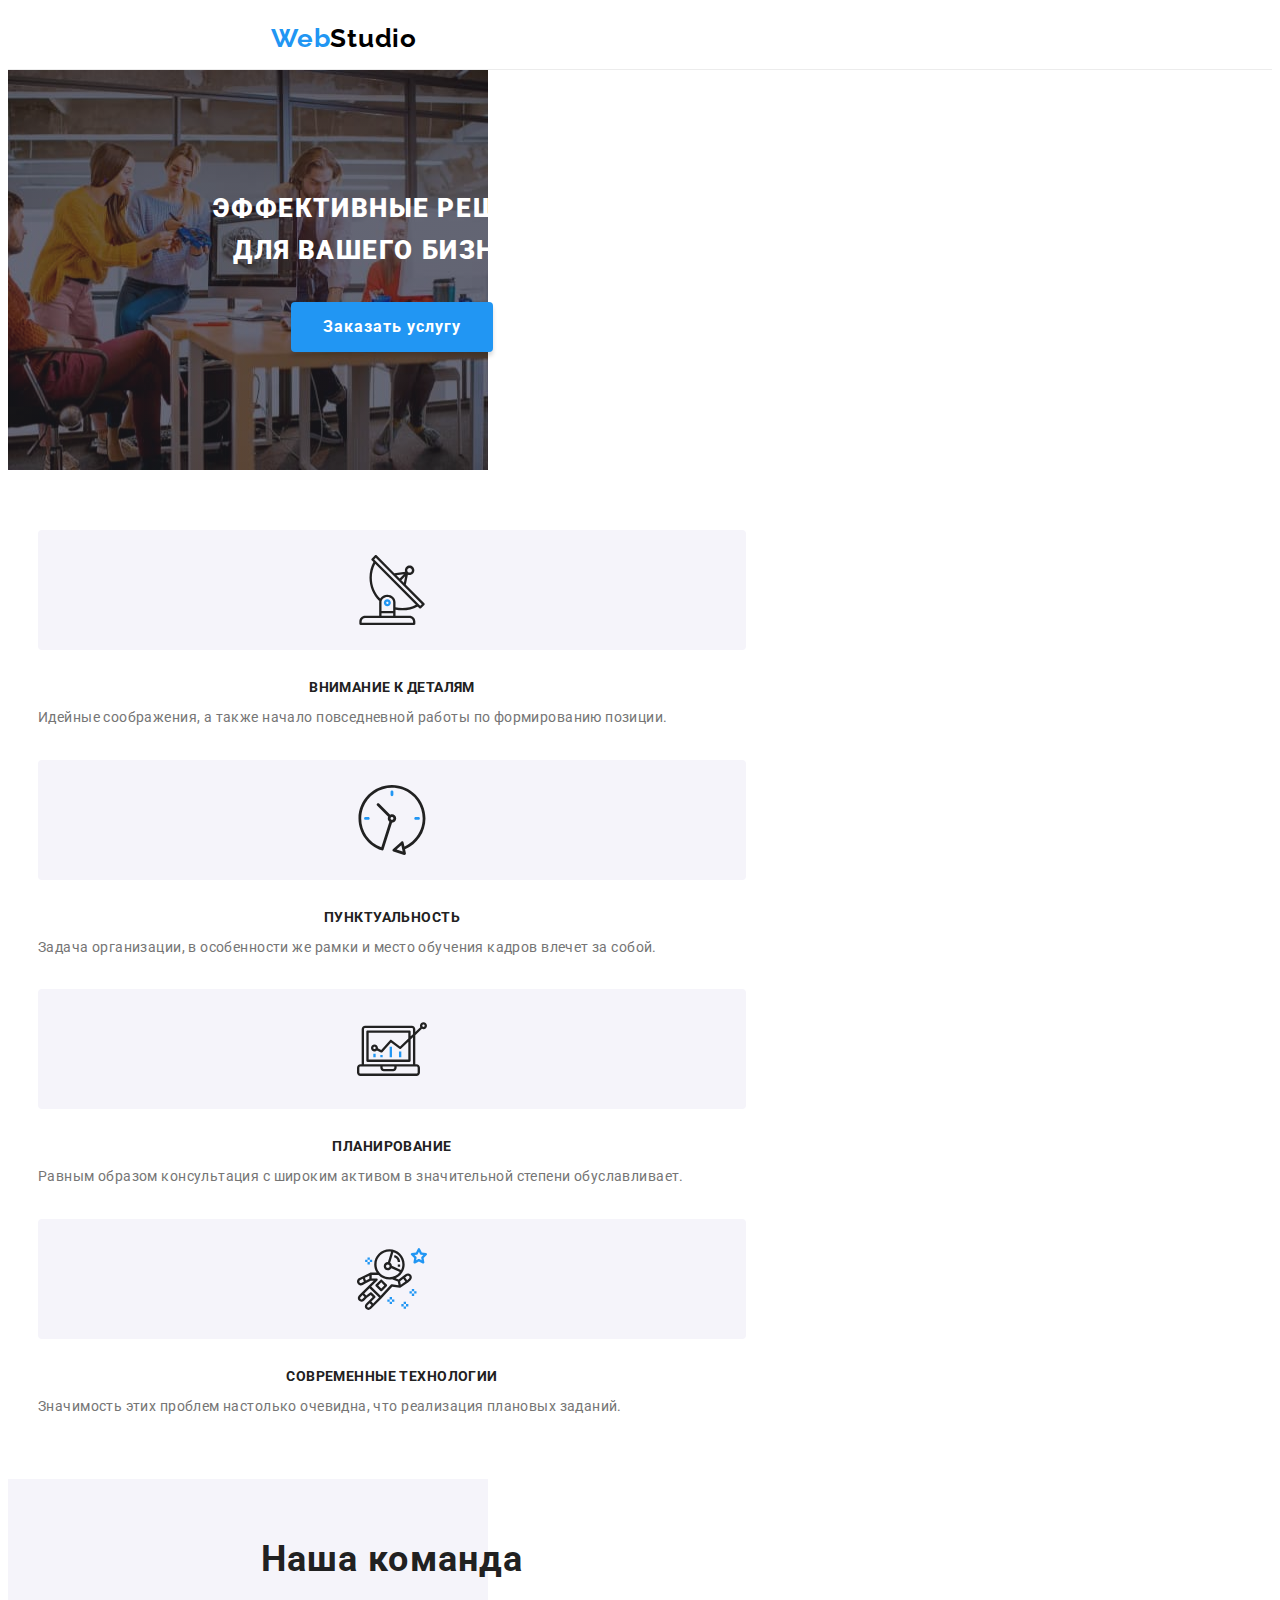
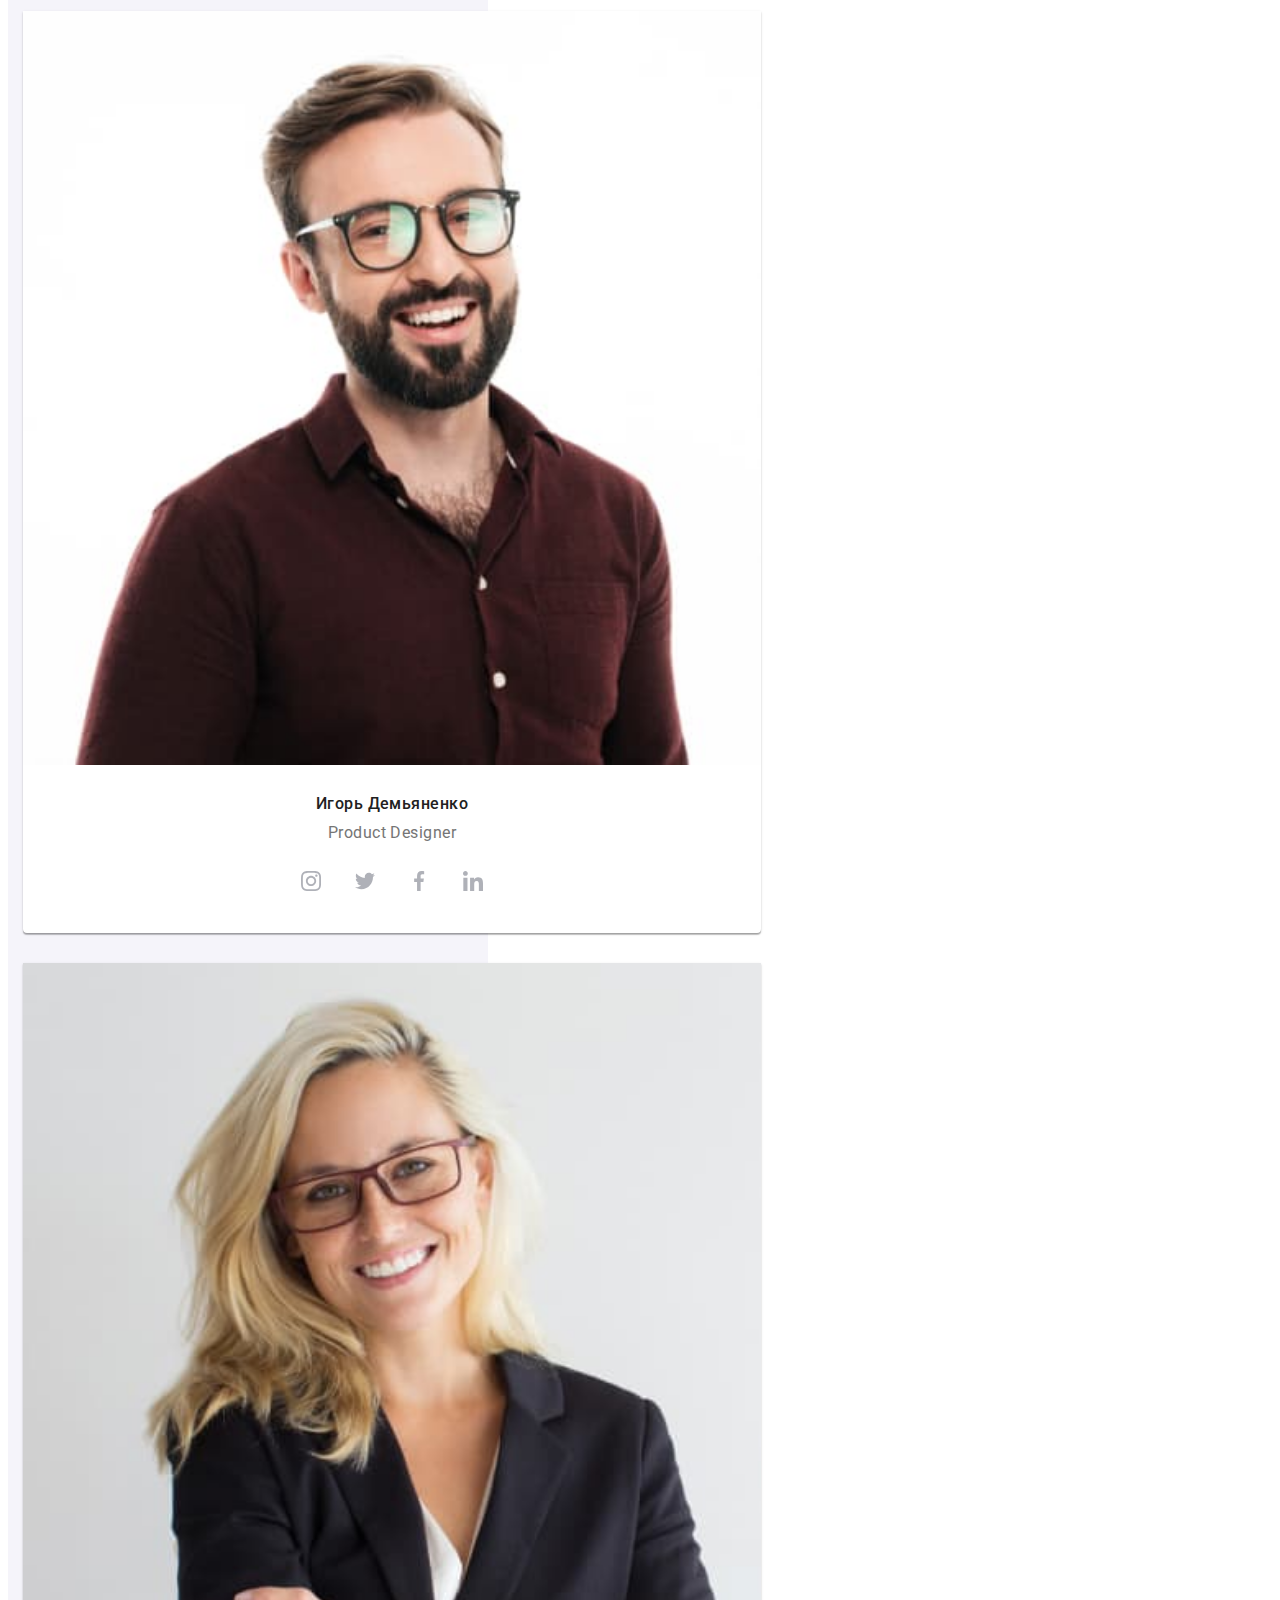
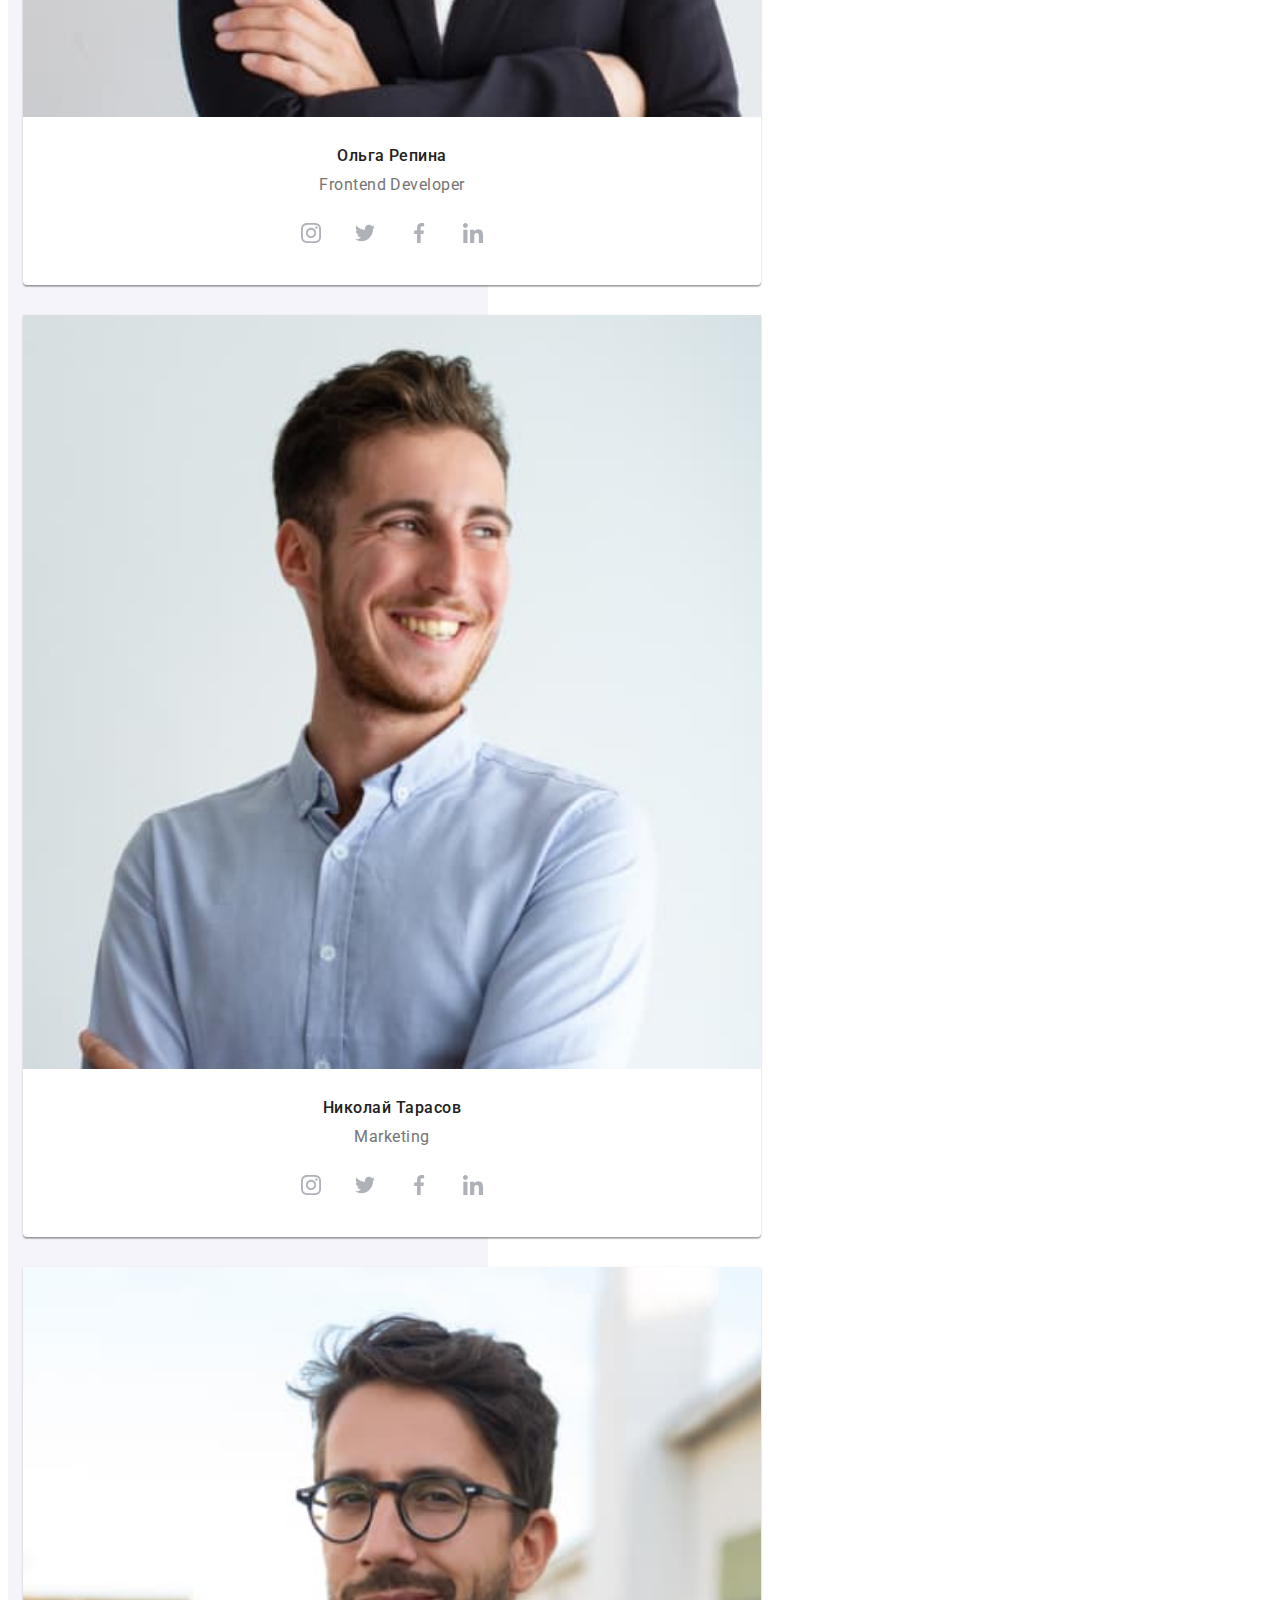
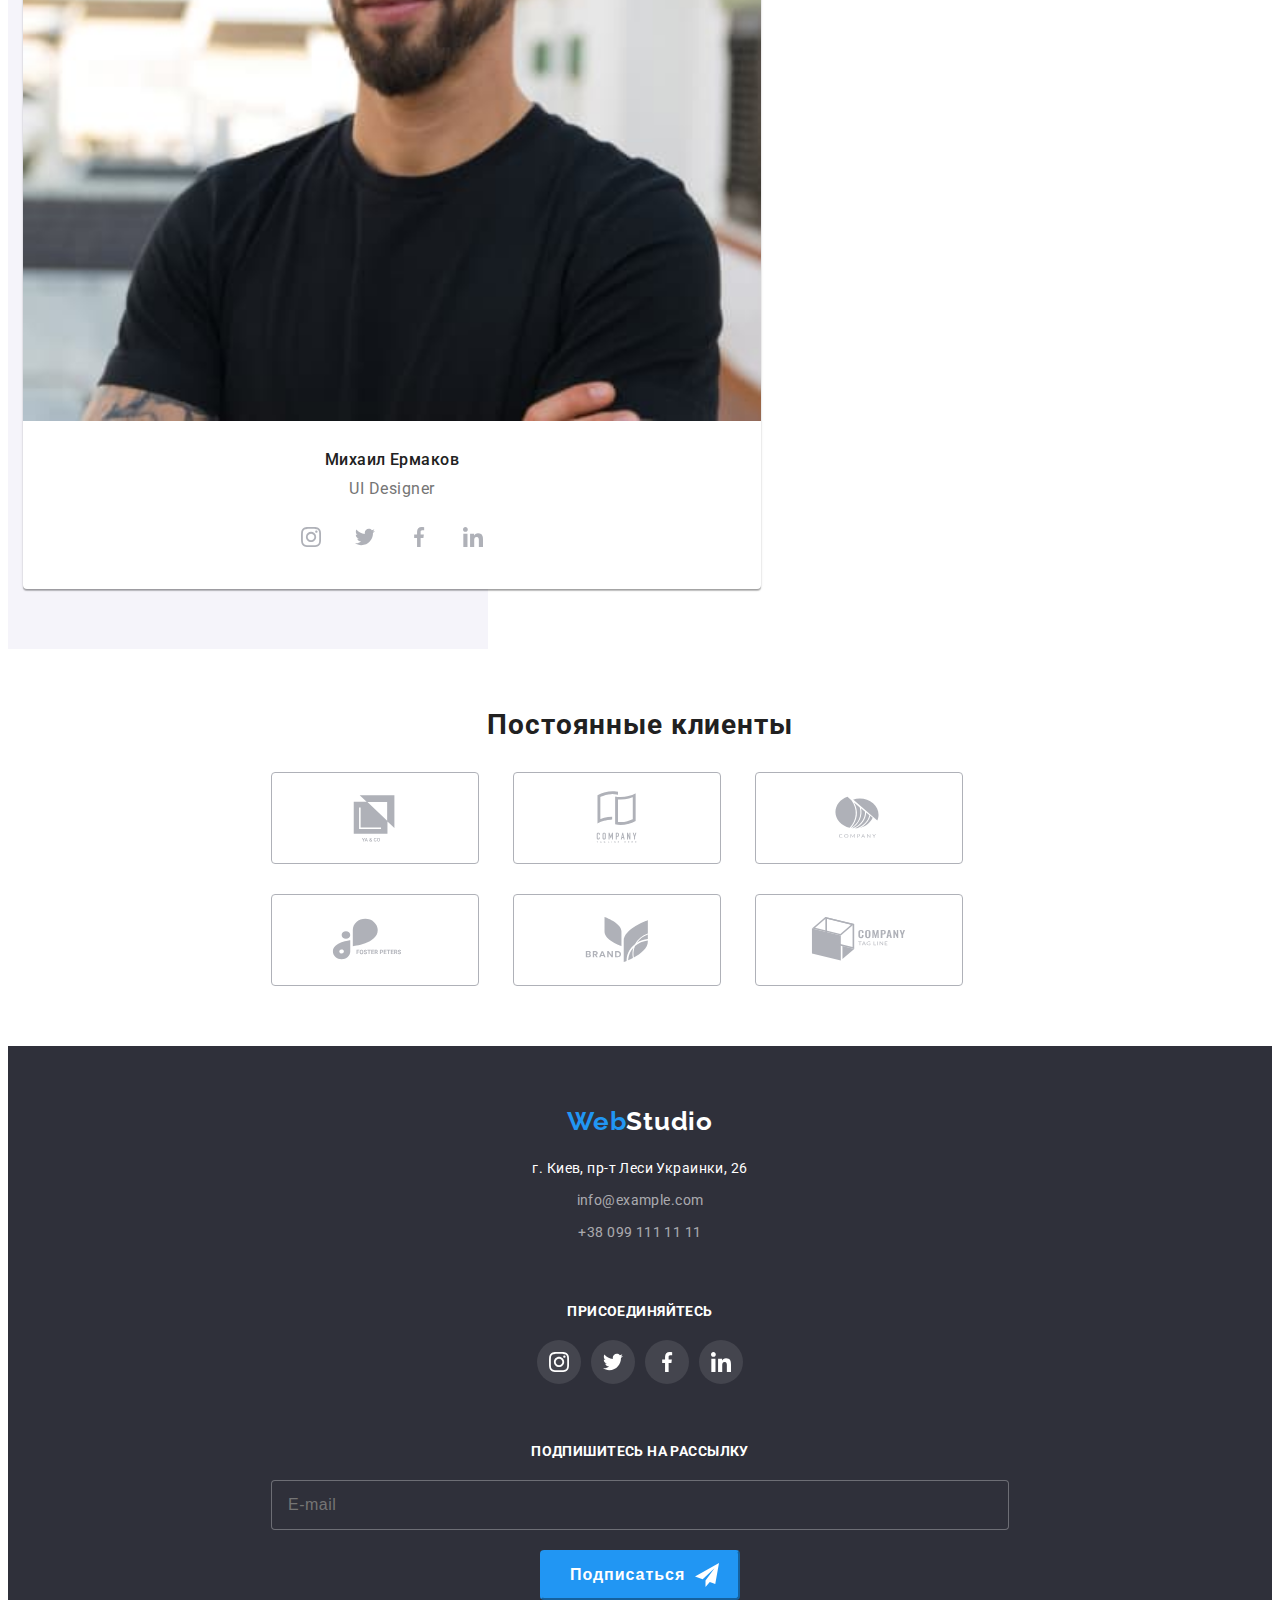
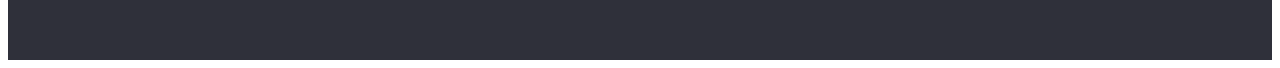
==== commit d799c1e4: "start mobile" ====
--- a/index.html
+++ b/index.html
@@ -177,7 +177,7 @@
             <h2 class="our-team__title">Наша команда</h2>
             <ul class="our-team__list list">             
                 <li class="employee">
-                    <img src="./images/worker1menu1x.jpg" alt="worker" max-width="450">
+                    <img class="special" src="./images/worker1menu1x.jpg" alt="worker" width="100%" >
                     <div class="employee__box">
                     <h3 class="employee__title">Игорь Демьяненко</h3>
                     <p class="employee__position">Product Designer</p>
@@ -206,7 +206,7 @@
                     </div>
                 </li>
                 <li class="employee">
-                    <img src="./images/worker2menu1x.jpg" alt="worker" max-width="450">
+                    <img src="./images/worker2menu1x.jpg" alt="worker" width="100%">
                     <div class="employee__box">
                     <h3 class="employee__title">Ольга Репина</h3>
                     <p class="employee__position">Frontend Developer</p>
@@ -235,7 +235,7 @@
                     </div>
                 </li>
                 <li class="employee">
-                    <img src="./images/worker3menu1x.jpg" alt="worker" max-width="450">
+                    <img src="./images/worker3menu1x.jpg" alt="worker" width="100%">
                     <div class="employee__box">
                     <h3 class="employee__title">Николай Тарасов</h3>
                     <p class="employee__position">Marketing</p>
@@ -264,7 +264,7 @@
                     </div>
                 </li>
                 <li class="employee">
-                    <img src="./images/worker4menu1x.jpg" alt="worker" max-width="450">
+                    <img src="./images/worker4menu1x.jpg" alt="worker" width="100%">
                     <div class="employee__box">
                     <h3 class="employee__title">Михаил Ермаков</h3>
                     <p class="employee__position">UI Designer</p>
--- a/css/main.min.css
+++ b/css/main.min.css
@@ -1,2 +1,2 @@
-:root{--main-font: 'Roboto';--secondary-font: 'Raleway';--main-text-color: #212121;--primyry-text-color: #757575;--secondary-color: #2196f3;--bacnd-color: #ffffff;--logo-color: #000000;--hero-foot-color: #2f303a;--dysine-color: #f5f4fa;--adress-color: rgba(255, 255, 255, 0.6);--categorie-color: #eeeeee;--button-color: #188ce8;--icon-color: #afb1b8}*,*::before,*::after{-webkit-box-sizing:border-box;box-sizing:border-box}@media screen and (max-width: 480px){.container{max-width:480px;padding-left:15px;padding-right:15px}}h1,h2,h3,h4,h5,h6,p{margin:0}ul{padding:0;margin:0}img{display:block}body{color:var(--main-text-color);font-family:var(--main-font),sans-serif;font-weight:400}.list{list-style-type:none}.link{text-decoration:none;display:block}.section{max-width:480px}.logo{font-family:var(--secondary-font);font-weight:700;font-size:26px;line-height:1.2;letter-spacing:0.03em}.logo--top{color:var(--logo-color)}.logo--bottom{color:var(--bacnd-color);margin-bottom:20px}.logo__web{color:var(--secondary-color)}.adress{font-style:normal}.adress__fact{font-size:14px;letter-spacing:0.03em;line-height:1.7;color:var(--bacnd-color);-webkit-transition:color 250ms cubic-bezier(0.4, 0, 0.2, 1);transition:color 250ms cubic-bezier(0.4, 0, 0.2, 1)}.adress__fact:hover{color:var(--secondary-color)}.adress__fact:focus{color:var(--secondary-color)}.adress__secondary{font-size:14px;line-height:1.7;letter-spacing:0.03em;color:var(--adress-color);-webkit-transition:color 250ms cubic-bezier(0.4, 0, 0.2, 1);transition:color 250ms cubic-bezier(0.4, 0, 0.2, 1)}.adress__secondary:focus{color:var(--secondary-color)}.adress__secondary:hover{color:var(--secondary-color)}.backdrop{position:fixed;top:0;left:0;width:100%;height:100%;background-color:rgba(0,0,0,0.2);-webkit-transition-property:opacity, visibility, -webkit-transform;transition-property:opacity, visibility, -webkit-transform;transition-property:transform, opacity, visibility;transition-property:transform, opacity, visibility, -webkit-transform;-webkit-transition-duration:250ms;transition-duration:250ms;-webkit-transition-timing-function:cubic-bezier(0.4, 0, 0.2, 1);transition-timing-function:cubic-bezier(0.4, 0, 0.2, 1);z-index:10}.backdrop.is-hidden{-webkit-transform:scale(0.7);transform:scale(0.7);opacity:0;pointer-events:none;visibility:hidden}.card__box{position:relative;overflow:hidden}.card__overlay{position:absolute;padding:63px 24px;width:100%;height:100%;background-color:rgba(33,150,243,0.9);top:0;-webkit-transform:translateY(101%);transform:translateY(101%);-webkit-transition:-webkit-transform 250ms cubic-bezier(0.4, 0, 0.2, 1);transition:-webkit-transform 250ms cubic-bezier(0.4, 0, 0.2, 1);transition:transform 250ms cubic-bezier(0.4, 0, 0.2, 1);transition:transform 250ms cubic-bezier(0.4, 0, 0.2, 1), -webkit-transform 250ms cubic-bezier(0.4, 0, 0.2, 1)}.card__text{font-size:18px;line-height:1.55;letter-spacing:0.03em;color:var(--bacnd-color)}.card{margin-right:30px;margin-bottom:30px;width:370px}.card:nth-last-child(-n+3){margin-bottom:0px}.card:nth-child(3n){margin-right:0px}.card__description{border:1px solid var(--categorie-color);border-top:none;padding:20px 24px}.card__titles{font-weight:700;font-size:18px;line-height:2;color:var(--main-text-color);margin-bottom:4px}.card__specification{font-size:16px;line-height:1.87;letter-spacing:0.03em;color:var(--primyry-text-color)}.card__link{-webkit-transition:-webkit-box-shadow 250ms cubic-bezier(0.4, 0, 0.2, 1);transition:-webkit-box-shadow 250ms cubic-bezier(0.4, 0, 0.2, 1);transition:box-shadow 250ms cubic-bezier(0.4, 0, 0.2, 1);transition:box-shadow 250ms cubic-bezier(0.4, 0, 0.2, 1), -webkit-box-shadow 250ms cubic-bezier(0.4, 0, 0.2, 1)}.card__link:hover,.card__link:focus{-webkit-box-shadow:0px 1px 1px rgba(0,0,0,0.12),0px 4px 4px rgba(0,0,0,0.06),1px 4px 6px rgba(0,0,0,0.16);box-shadow:0px 1px 1px rgba(0,0,0,0.12),0px 4px 4px rgba(0,0,0,0.06),1px 4px 6px rgba(0,0,0,0.16)}.card__link:hover .card__box .card__overlay,.card__link:focus .card__box .card__overlay{-webkit-transform:translateY(0%);transform:translateY(0%)}.card__link:hover .card__box .card__overlay,.card__link:focus .card__box .card__overlay{-webkit-transform:translateY(0%);transform:translateY(0%)}.categories__butns{cursor:pointer;background-color:var(--dysine-color);border:none;border-radius:4px;font-family:var(--main-font);font-weight:500;font-size:16px;line-height:1.6;text-align:center;letter-spacing:0.03em;padding:6px 22px;min-width:73px;-webkit-transition:background-color 250ms cubic-bezier(0.4, 0, 0.2, 1),color 2500ms cubic-bezier(0.4, 0, 0.2, 1),-webkit-box-shadow 250ms cubic-bezier(0.4, 0, 0.2, 1);transition:background-color 250ms cubic-bezier(0.4, 0, 0.2, 1),color 2500ms cubic-bezier(0.4, 0, 0.2, 1),-webkit-box-shadow 250ms cubic-bezier(0.4, 0, 0.2, 1);transition:box-shadow 250ms cubic-bezier(0.4, 0, 0.2, 1),background-color 250ms cubic-bezier(0.4, 0, 0.2, 1),color 2500ms cubic-bezier(0.4, 0, 0.2, 1);transition:box-shadow 250ms cubic-bezier(0.4, 0, 0.2, 1),background-color 250ms cubic-bezier(0.4, 0, 0.2, 1),color 2500ms cubic-bezier(0.4, 0, 0.2, 1),-webkit-box-shadow 250ms cubic-bezier(0.4, 0, 0.2, 1)}.categories__butns:hover{background-color:var(--secondary-color);color:var(--bacnd-color);-webkit-box-shadow:0px 3px 1px rgba(0,0,0,0.1),0px 1px 2px rgba(0,0,0,0.08),0px 2px 2px rgba(0,0,0,0.12);box-shadow:0px 3px 1px rgba(0,0,0,0.1),0px 1px 2px rgba(0,0,0,0.08),0px 2px 2px rgba(0,0,0,0.12)}.categories__butns:focus{background-color:var(--secondary-color);color:var(--bacnd-color);-webkit-box-shadow:0px 3px 1px rgba(0,0,0,0.1),0px 1px 2px rgba(0,0,0,0.08),0px 2px 2px rgba(0,0,0,0.12);box-shadow:0px 3px 1px rgba(0,0,0,0.1),0px 1px 2px rgba(0,0,0,0.08),0px 2px 2px rgba(0,0,0,0.12)}.categories__list{display:-webkit-box;display:-ms-flexbox;display:flex;-webkit-box-pack:center;-ms-flex-pack:center;justify-content:center;margin-bottom:50px}.categories__content:not(:last-child){margin-right:8px}.categories__cards{display:-webkit-box;display:-ms-flexbox;display:flex;-ms-flex-wrap:wrap;flex-wrap:wrap}.close-button{cursor:pointer;position:absolute;top:8px;right:8px;width:30px;height:30px;background-color:var(--bacnd-color);border:1px solid rgba(0,0,0,0.1);border-radius:50%}.close-button:focus .close-button__icon,.close-button:hover .close-button__icon{fill:var(--button-color)}.close-button__icon{position:absolute;top:50%;left:50%;-webkit-transform:translate(-50%, -50%);transform:translate(-50%, -50%);fill:var(--logo-color)}.contacts__link{display:-webkit-inline-box;display:-ms-inline-flexbox;display:inline-flex;-webkit-box-align:center;-ms-flex-align:center;align-items:center;font-weight:500;line-height:1.14;letter-spacing:0.02em;font-size:14px;color:var(--primyry-text-color);text-decoration:none;padding-top:32px;padding-bottom:32px;-webkit-transition:color 250ms cubic-bezier(0.4, 0, 0.2, 1);transition:color 250ms cubic-bezier(0.4, 0, 0.2, 1)}.contacts__link:hover .contacts__icon,.contacts__link:focus .contacts__icon{fill:var(--secondary-color)}.contacts__link:hover,.contacts__link:focus{color:var(--secondary-color)}.contacts__link:hover .contacts__icon--tel,.contacts__link:focus .contacts__icon--tel{fill:var(--secondary-color)}.contacts__icon{fill:var(--primyry-text-color);display:inline-block;margin-right:9px;-webkit-transition:fill 250ms cubic-bezier(0.4, 0, 0.2, 1);transition:fill 250ms cubic-bezier(0.4, 0, 0.2, 1)}.contacts__icon--mail{width:16px;height:12px}.contacts__icon--tel{width:10px;height:16px}.contacts{display:-webkit-box;display:-ms-flexbox;display:flex;-webkit-box-align:center;-ms-flex-align:center;align-items:center;margin-left:auto}.contacts__content:not(:last-child){margin-right:50px}.employee__networks{max-width:206px;display:-webkit-box;display:-ms-flexbox;display:flex;-webkit-box-align:center;-ms-flex-align:center;align-items:center;-webkit-box-pack:justify;-ms-flex-pack:justify;justify-content:space-between;margin-left:auto;margin-right:auto}.employee__icon{width:20px;height:20px;fill:var(--icon-color);-webkit-transition:fill 250ms cubic-bezier(0.4, 0, 0.2, 1);transition:fill 250ms cubic-bezier(0.4, 0, 0.2, 1)}.employee__link{display:-webkit-box;display:-ms-flexbox;display:flex;-webkit-box-pack:center;-ms-flex-pack:center;justify-content:center;-webkit-box-align:center;-ms-flex-align:center;align-items:center;width:44px;height:44px;background-color:var(--bacnd-color);border-radius:50%;-webkit-transition:background-color 250ms cubic-bezier(0.4, 0, 0.2, 1);transition:background-color 250ms cubic-bezier(0.4, 0, 0.2, 1)}.employee__link:hover,.employee__link:focus{background-color:var(--secondary-color)}.employee__link:hover .employee__icon,.employee__link:focus .employee__icon{fill:var(--bacnd-color)}.employee{background-color:var(--bacnd-color);border-radius:0px 0px 4px 4px;-webkit-box-shadow:0px 1px 3px rgba(0,0,0,0.12),0px 1px 1px rgba(0,0,0,0.14),0px 2px 1px rgba(0,0,0,0.2);box-shadow:0px 1px 3px rgba(0,0,0,0.12),0px 1px 1px rgba(0,0,0,0.14),0px 2px 1px rgba(0,0,0,0.2);width:100%}.employee:not(:last-child){margin-bottom:30px}.employee__box{padding:30px 32px}.employee__title{font-weight:500;line-height:1.18;text-align:center;letter-spacing:0.03em;font-size:16px;margin-bottom:10px}.employee__position{font-size:16px;line-height:1.18;text-align:center;letter-spacing:0.03em;color:var(--primyry-text-color);margin-bottom:16px}.hero{max-width:480px;background-color:var(--hero-foot-color);background-image:-webkit-gradient(linear, left top, right top, from(rgba(47,48,58,0.4)), to(rgba(47,48,58,0.4))),url("../images/HeroMobile1x.jpg");background-image:linear-gradient(to right, rgba(47,48,58,0.4), rgba(47,48,58,0.4)),url("../images/HeroMobile1x.jpg");background-repeat:no-repeat;padding-top:118px;padding-bottom:118px}.hero__title{font-weight:900;font-size:26px;line-height:1.61;max-width:360px;letter-spacing:0.06em;text-transform:uppercase;color:var(--bacnd-color);text-align:center;margin:0 auto 30px auto}.hero__button{display:block;font-family:var(--main-font);cursor:pointer;background:var(--secondary-color);-webkit-box-shadow:0px 4px 4px rgba(0,0,0,0.15);box-shadow:0px 4px 4px rgba(0,0,0,0.15);border-radius:4px;border:none;min-width:200px;padding:10px 32px;font-weight:700;font-size:16px;line-height:1.87;-webkit-box-align:center;-ms-flex-align:center;align-items:center;letter-spacing:0.06em;margin-left:auto;margin-right:auto;color:var(--bacnd-color);-webkit-transition:background-color 250ms cubic-bezier(0.4, 0, 0.2, 1);transition:background-color 250ms cubic-bezier(0.4, 0, 0.2, 1)}.hero__button:hover{background-color:var(--button-color)}.hero__button:focus{background-color:var(--button-color)}.mailing__title{font-weight:700;margin-bottom:20px;font-size:14px;line-height:1.14;letter-spacing:0.03em;text-transform:uppercase;color:var(--bacnd-color)}.mailing{margin-left:93px}.mailing__input{font-size:16px;line-height:1.25;letter-spacing:0.03em;padding-left:16px;color:var(--bacnd-color);display:-webkit-box;display:-ms-flexbox;display:flex;-webkit-box-align:center;-ms-flex-align:center;align-items:center;height:50px;width:358px;background-color:var(--hero-foot-color);border:1px solid rgba(255,255,255,0.3);border-radius:4px;-webkit-transition:border-color 250ms cubic-bezier(0.4, 0, 0.2, 1);transition:border-color 250ms cubic-bezier(0.4, 0, 0.2, 1);outline:none}.mailing__input:focus,.mailing__input:hover{border-color:var(--secondary-color)}.mailing__button{display:-webkit-box;display:-ms-flexbox;display:flex;-webkit-box-align:center;-ms-flex-align:center;align-items:center;font-weight:700;font-size:16px;line-height:1.87;letter-spacing:0.06em;color:var(--bacnd-color);cursor:pointer;width:200px;height:50px;margin-left:12px;padding-left:28px;background-color:var(--secondary-color);border-radius:4px;border-color:var(--secondary-color);-webkit-transition:background-color 250ms cubic-bezier(0.4, 0, 0.2, 1);transition:background-color 250ms cubic-bezier(0.4, 0, 0.2, 1)}.mailing__button:focus,.mailing__button:hover{background-color:var(--button-color)}.mailing_icon{margin-left:10px}.modal{padding:40px;position:absolute;width:528px;height:581px;background-color:var(--bacnd-color);top:50%;left:50%;-webkit-transform:translate(-50%, -50%);transform:translate(-50%, -50%);-webkit-box-shadow:0px 1px 3px rgba(0,0,0,0.12),0px 1px 1px rgba(0,0,0,0.14),0px 2px 1px rgba(0,0,0,0.2);box-shadow:0px 1px 3px rgba(0,0,0,0.12),0px 1px 1px rgba(0,0,0,0.14),0px 2px 1px rgba(0,0,0,0.2);border-radius:4px}.modal__recomend{display:block;margin-bottom:12px;font-weight:700;font-size:20px;line-height:1.15;text-align:center;letter-spacing:0.03em;color:var(--main-text-color)}.modal__label{position:relative;display:-webkit-box;display:-ms-flexbox;display:flex;-webkit-box-orient:vertical;-webkit-box-direction:normal;-ms-flex-direction:column;flex-direction:column;margin-bottom:10px;text-align:left;font-size:12px;line-height:1.16;letter-spacing:0.01em;color:var(--primyry-text-color)}.modal__input{padding-left:38px;z-index:1;width:448px;height:40px;border:1px solid rgba(33,33,33,0.2);-webkit-box-sizing:border-box;box-sizing:border-box;border-radius:4px;background-color:var(--bacnd-color);outline:none;margin-top:4px;-webkit-transition:border-color 250ms cubic-bezier(0.4, 0, 0.2, 1);transition:border-color 250ms cubic-bezier(0.4, 0, 0.2, 1)}.modal__textarea{width:448px;height:138px;outline:none;border:1px solid rgba(33,33,33,0.2);-webkit-box-sizing:border-box;box-sizing:border-box;border-radius:4px;resize:none;padding:12px 16px;margin-top:4px;-webkit-transition:border-color 250ms cubic-bezier(0.4, 0, 0.2, 1);transition:border-color 250ms cubic-bezier(0.4, 0, 0.2, 1)}.modal__textarea:focus{outline:none;border-color:var(--secondary-color)}.modal__agree{position:relative;padding-left:20px;display:block;font-size:14px;line-height:1.7;letter-spacing:0.03em;color:#757575}.modal__check-area{display:block;position:absolute;width:16px;height:15px;background-color:var(--bacnd-color);border:2px solid var(--main-text-color);border-radius:2px;top:50%;left:20px;-webkit-transform:translate(-50%, -50%);transform:translate(-50%, -50%);cursor:pointer;-webkit-transition:border-color 250ms cubic-bezier(0.4, 0, 0.2, 1),background-image 250ms cubic-bezier(0.4, 0, 0.2, 1);transition:border-color 250ms cubic-bezier(0.4, 0, 0.2, 1),background-image 250ms cubic-bezier(0.4, 0, 0.2, 1)}.modal__checkbox:checked+.modal__check-area{background-image:url(../images/check.svg);background-color:var(--secondary-color);border-color:var(--secondary-color);background-repeat:no-repeat;background-size:contain;border:none}.modal__checkbox:focus+.modal__check-area{border-color:var(--secondary-color);outline:none}.modal__link{color:#2196f3}.modal__textarea::-webkit-input-placeholder{font-size:12px;line-height:14px;letter-spacing:0.01em;color:rgba(117,117,117,0.5)}.modal__textarea:-ms-input-placeholder{font-size:12px;line-height:14px;letter-spacing:0.01em;color:rgba(117,117,117,0.5)}.modal__textarea::-ms-input-placeholder{font-size:12px;line-height:14px;letter-spacing:0.01em;color:rgba(117,117,117,0.5)}.modal__textarea::placeholder{font-size:12px;line-height:14px;letter-spacing:0.01em;color:rgba(117,117,117,0.5)}.modal__button{margin-top:30px;font-weight:700;font-size:16px;line-height:1.88;letter-spacing:0.06em;color:var(--bacnd-color);cursor:pointer;width:200px;height:50px;background-color:#2196f3;border-radius:4px;border-color:var(--secondary-color);-webkit-transition:background-color 250ms cubic-bezier(0.4, 0, 0.2, 1),-webkit-box-shadow 250ms cubic-bezier(0.4, 0, 0.2, 1);transition:background-color 250ms cubic-bezier(0.4, 0, 0.2, 1),-webkit-box-shadow 250ms cubic-bezier(0.4, 0, 0.2, 1);transition:background-color 250ms cubic-bezier(0.4, 0, 0.2, 1),box-shadow 250ms cubic-bezier(0.4, 0, 0.2, 1);transition:background-color 250ms cubic-bezier(0.4, 0, 0.2, 1),box-shadow 250ms cubic-bezier(0.4, 0, 0.2, 1),-webkit-box-shadow 250ms cubic-bezier(0.4, 0, 0.2, 1)}.modal__button:focus,.modal__button:hover{-webkit-box-shadow:0px 4px 4px rgba(0,0,0,0.15);box-shadow:0px 4px 4px rgba(0,0,0,0.15);background-color:var(--button-color)}.modal__icon{position:absolute;z-index:2;bottom:14px;left:15px;fill:var(--main-text-color);-webkit-transition:fill 250ms cubic-bezier(0.4, 0, 0.2, 1);transition:fill 250ms cubic-bezier(0.4, 0, 0.2, 1)}.modal__input:focus{border-color:var(--secondary-color);outline:none}.modal__input:focus+.modal__icon{fill:var(--secondary-color)}.navigation{display:none;-webkit-box-align:center;-ms-flex-align:center;align-items:center}.navigation__list{-webkit-box-align:center;-ms-flex-align:center;align-items:center;margin-left:93px}.navigation__content:not(:last-child){margin-right:50px}.navigation__link.navigation__link--studio{color:var(--secondary-color)}.navigation__link.navigation__link--portfolio{color:var(--secondary-color)}.navigation__link{position:relative;font-weight:500;font-size:14px;line-height:1.14;letter-spacing:0.02em;color:var(--main-text-color);text-decoration:none;padding-top:32px;padding-bottom:32px;-webkit-transition:color 250ms cubic-bezier(0.4, 0, 0.2, 1);transition:color 250ms cubic-bezier(0.4, 0, 0.2, 1)}.navigation__link:hover{color:var(--secondary-color)}.navigation__link:focus{color:var(--secondary-color)}.navigation__link.navigation__link--studio::after{position:absolute;bottom:-1px;content:'';display:block;width:100%;height:4px;border-radius:2px;background-color:var(--secondary-color)}.navigation__link.navigation__link--studio::after.navigation__link--portfolio::after{position:absolute;bottom:-1px;content:'';display:block;width:100%;height:4px;border-radius:2px;background-color:var(--secondary-color)}.networks__title{font-weight:700;margin-bottom:20px;font-size:14px;line-height:1.14;letter-spacing:0.03em;text-transform:uppercase;color:var(--bacnd-color)}.networks{margin-left:70px}.networks__list{-webkit-box-align:center;-ms-flex-align:center;align-items:center}.networks__icon{width:20px;height:20px;fill:var(--bacnd-color)}.networks__content:not(:last-child){margin-right:10px}.networks__link{display:-webkit-box;display:-ms-flexbox;display:flex;-webkit-box-pack:center;-ms-flex-pack:center;justify-content:center;-webkit-box-align:center;-ms-flex-align:center;align-items:center;width:44px;height:44px;background-color:rgba(255,255,255,0.1);border-radius:50%;-webkit-transition:background-color 250ms cubic-bezier(0.4, 0, 0.2, 1);transition:background-color 250ms cubic-bezier(0.4, 0, 0.2, 1)}.networks__link:focus,.networks__link:hover{background-color:var(--secondary-color)}.our-clients{padding-top:94px;padding-bottom:94px}.our-clients__title{font-weight:700;font-size:36px;line-height:1.16;text-align:center;letter-spacing:0.03em;margin-bottom:50px}.clients{-webkit-box-pack:center;-ms-flex-pack:center;justify-content:center}.clients__content:not(:last-child){margin-right:30px}.clients__icon{fill:var(--icon-color);-webkit-transition:fill 250ms cubic-bezier(0.4, 0, 0.2, 1);transition:fill 250ms cubic-bezier(0.4, 0, 0.2, 1)}.clients__link{background-color:var(--bacnd-color);display:-webkit-box;display:-ms-flexbox;display:flex;-webkit-box-pack:center;-ms-flex-pack:center;justify-content:center;-webkit-box-align:center;-ms-flex-align:center;align-items:center;width:170px;height:92px;border:1px solid var(--icon-color);border-radius:4px;-webkit-transition:border-color 250ms cubic-bezier(0.4, 0, 0.2, 1);transition:border-color 250ms cubic-bezier(0.4, 0, 0.2, 1)}.clients__link:hover .clients__icon,.clients__link:focus .clients__icon{fill:var(--secondary-color)}.clients__link:hover,.clients__link:focus{border-color:var(--secondary-color)}.our-job.section{display:none;padding-top:0px}.our-job__title{font-weight:700;line-height:1.16;text-align:center;letter-spacing:0.03em;font-size:36px;margin-bottom:50px}.our-job__content{position:relative;width:370px}.our-job__content:not(:last-child){margin-right:30px}.our-job_lettering{position:absolute;bottom:0;padding-top:27px;padding-bottom:27px;width:100%;font-weight:700;font-size:14px;line-height:1.14;text-align:center;letter-spacing:0.03em;text-transform:uppercase;color:var(--bacnd-color);background-color:rgba(47,48,58,0.8)}.our-team{padding-bottom:60px;padding-top:60px;background-color:var(--dysine-color)}.our-team__title{font-weight:700;line-height:1.16;text-align:center;letter-spacing:0.03em;font-size:36px;margin-bottom:30px}.footer{background-color:var(--hero-foot-color);padding-top:60px;padding-bottom:60px}.footer__container{-webkit-box-align:baseline;-ms-flex-align:baseline;align-items:baseline}.header{border-bottom:1px solid #ececec}.header .container{-webkit-box-align:center;-ms-flex-align:center;align-items:center;padding-top:15px;padding-bottom:15px}.services__picture{display:-webkit-box;display:-ms-flexbox;display:flex;-webkit-box-pack:center;-ms-flex-pack:center;justify-content:center;-webkit-box-align:center;-ms-flex-align:center;align-items:center;margin-bottom:30px;height:120px;background-color:var(--dysine-color);border-radius:4px}.services__icon{width:70px;height:70px}.services{-webkit-box-align:center;-ms-flex-align:center;align-items:center;padding:60px 15px}.services__content{width:100%}.services__content:not(:first-child){margin-top:30px}.services__titles{font-weight:700;font-size:14px;line-height:1.14;letter-spacing:0.03em;text-align:center;text-transform:uppercase;margin-bottom:10px}.services__description{font-size:14px;line-height:1.7;letter-spacing:0.03em;color:var(--primyry-text-color)}.visually-hidden{position:absolute;width:1px;height:1px;margin:-1px;border:0;padding:0;white-space:nowrap;-webkit-clip-path:inset(100%);clip-path:inset(100%);clip:rect(0 0 0 0);overflow:hidden}
+:root{--main-font: 'Roboto';--secondary-font: 'Raleway';--main-text-color: #212121;--primyry-text-color: #757575;--secondary-color: #2196f3;--bacnd-color: #ffffff;--logo-color: #000000;--hero-foot-color: #2f303a;--dysine-color: #f5f4fa;--adress-color: rgba(255, 255, 255, 0.6);--categorie-color: #eeeeee;--button-color: #188ce8;--icon-color: #afb1b8}*,*::before,*::after{-webkit-box-sizing:border-box;box-sizing:border-box}.container{padding-left:15px;padding-right:15px;margin-right:auto;margin-left:auto}@media screen and (min-width: 480px){.container{width:480px}}@media screen and (min-width: 768px){.container{width:768px}}h1,h2,h3,h4,h5,h6,p{margin:0}ul{padding:0;margin:0}img{display:block}body{color:var(--main-text-color);font-family:var(--main-font),sans-serif;font-weight:400}.list{list-style-type:none}.link{text-decoration:none;display:block}.section{max-width:480px}.logo{font-family:var(--secondary-font);font-weight:700;font-size:26px;line-height:1.2;letter-spacing:0.03em}.logo--top{color:var(--logo-color)}.logo--bottom{text-align:center;display:block;color:var(--bacnd-color);margin-bottom:20px}.logo__web{color:var(--secondary-color)}.adress{margin-bottom:60px;font-style:normal}.adress__fact{font-size:14px;letter-spacing:0.03em;line-height:1.7;color:var(--bacnd-color);-webkit-transition:color 250ms cubic-bezier(0.4, 0, 0.2, 1);transition:color 250ms cubic-bezier(0.4, 0, 0.2, 1)}.adress__fact:hover{color:var(--secondary-color)}.adress__fact:focus{color:var(--secondary-color)}.adress__secondary{font-size:14px;line-height:1.7;letter-spacing:0.03em;color:var(--adress-color);-webkit-transition:color 250ms cubic-bezier(0.4, 0, 0.2, 1);transition:color 250ms cubic-bezier(0.4, 0, 0.2, 1)}.adress__secondary:focus{color:var(--secondary-color)}.adress__secondary:hover{color:var(--secondary-color)}.adress__content{margin-bottom:8px;text-align:center}.backdrop{position:fixed;top:0;left:0;width:100%;height:100%;background-color:rgba(0,0,0,0.2);-webkit-transition-property:opacity, visibility, -webkit-transform;transition-property:opacity, visibility, -webkit-transform;transition-property:transform, opacity, visibility;transition-property:transform, opacity, visibility, -webkit-transform;-webkit-transition-duration:250ms;transition-duration:250ms;-webkit-transition-timing-function:cubic-bezier(0.4, 0, 0.2, 1);transition-timing-function:cubic-bezier(0.4, 0, 0.2, 1);z-index:10}.backdrop.is-hidden{-webkit-transform:scale(0.7);transform:scale(0.7);opacity:0;pointer-events:none;visibility:hidden}.card__box{position:relative;overflow:hidden}.card__overlay{position:absolute;padding:63px 24px;width:100%;height:100%;background-color:rgba(33,150,243,0.9);top:0;-webkit-transform:translateY(101%);transform:translateY(101%);-webkit-transition:-webkit-transform 250ms cubic-bezier(0.4, 0, 0.2, 1);transition:-webkit-transform 250ms cubic-bezier(0.4, 0, 0.2, 1);transition:transform 250ms cubic-bezier(0.4, 0, 0.2, 1);transition:transform 250ms cubic-bezier(0.4, 0, 0.2, 1), -webkit-transform 250ms cubic-bezier(0.4, 0, 0.2, 1)}.card__text{font-size:18px;line-height:1.55;letter-spacing:0.03em;color:var(--bacnd-color)}.card{margin-right:30px;margin-bottom:30px;width:370px}.card:nth-last-child(-n+3){margin-bottom:0px}.card:nth-child(3n){margin-right:0px}.card__description{border:1px solid var(--categorie-color);border-top:none;padding:20px 24px}.card__titles{font-weight:700;font-size:18px;line-height:2;color:var(--main-text-color);margin-bottom:4px}.card__specification{font-size:16px;line-height:1.87;letter-spacing:0.03em;color:var(--primyry-text-color)}.card__link{-webkit-transition:-webkit-box-shadow 250ms cubic-bezier(0.4, 0, 0.2, 1);transition:-webkit-box-shadow 250ms cubic-bezier(0.4, 0, 0.2, 1);transition:box-shadow 250ms cubic-bezier(0.4, 0, 0.2, 1);transition:box-shadow 250ms cubic-bezier(0.4, 0, 0.2, 1), -webkit-box-shadow 250ms cubic-bezier(0.4, 0, 0.2, 1)}.card__link:hover,.card__link:focus{-webkit-box-shadow:0px 1px 1px rgba(0,0,0,0.12),0px 4px 4px rgba(0,0,0,0.06),1px 4px 6px rgba(0,0,0,0.16);box-shadow:0px 1px 1px rgba(0,0,0,0.12),0px 4px 4px rgba(0,0,0,0.06),1px 4px 6px rgba(0,0,0,0.16)}.card__link:hover .card__box .card__overlay,.card__link:focus .card__box .card__overlay{-webkit-transform:translateY(0%);transform:translateY(0%)}.card__link:hover .card__box .card__overlay,.card__link:focus .card__box .card__overlay{-webkit-transform:translateY(0%);transform:translateY(0%)}.categories__butns{cursor:pointer;background-color:var(--dysine-color);border:none;border-radius:4px;font-family:var(--main-font);font-weight:500;font-size:16px;line-height:1.6;text-align:center;letter-spacing:0.03em;padding:6px 22px;min-width:73px;-webkit-transition:background-color 250ms cubic-bezier(0.4, 0, 0.2, 1),color 2500ms cubic-bezier(0.4, 0, 0.2, 1),-webkit-box-shadow 250ms cubic-bezier(0.4, 0, 0.2, 1);transition:background-color 250ms cubic-bezier(0.4, 0, 0.2, 1),color 2500ms cubic-bezier(0.4, 0, 0.2, 1),-webkit-box-shadow 250ms cubic-bezier(0.4, 0, 0.2, 1);transition:box-shadow 250ms cubic-bezier(0.4, 0, 0.2, 1),background-color 250ms cubic-bezier(0.4, 0, 0.2, 1),color 2500ms cubic-bezier(0.4, 0, 0.2, 1);transition:box-shadow 250ms cubic-bezier(0.4, 0, 0.2, 1),background-color 250ms cubic-bezier(0.4, 0, 0.2, 1),color 2500ms cubic-bezier(0.4, 0, 0.2, 1),-webkit-box-shadow 250ms cubic-bezier(0.4, 0, 0.2, 1)}.categories__butns:hover{background-color:var(--secondary-color);color:var(--bacnd-color);-webkit-box-shadow:0px 3px 1px rgba(0,0,0,0.1),0px 1px 2px rgba(0,0,0,0.08),0px 2px 2px rgba(0,0,0,0.12);box-shadow:0px 3px 1px rgba(0,0,0,0.1),0px 1px 2px rgba(0,0,0,0.08),0px 2px 2px rgba(0,0,0,0.12)}.categories__butns:focus{background-color:var(--secondary-color);color:var(--bacnd-color);-webkit-box-shadow:0px 3px 1px rgba(0,0,0,0.1),0px 1px 2px rgba(0,0,0,0.08),0px 2px 2px rgba(0,0,0,0.12);box-shadow:0px 3px 1px rgba(0,0,0,0.1),0px 1px 2px rgba(0,0,0,0.08),0px 2px 2px rgba(0,0,0,0.12)}.categories__list{display:-webkit-box;display:-ms-flexbox;display:flex;-webkit-box-pack:center;-ms-flex-pack:center;justify-content:center;margin-bottom:50px}.categories__content:not(:last-child){margin-right:8px}.categories__cards{display:-webkit-box;display:-ms-flexbox;display:flex;-ms-flex-wrap:wrap;flex-wrap:wrap}.close-button{cursor:pointer;position:absolute;top:8px;right:8px;width:30px;height:30px;background-color:var(--bacnd-color);border:1px solid rgba(0,0,0,0.1);border-radius:50%}.close-button:focus .close-button__icon,.close-button:hover .close-button__icon{fill:var(--button-color)}.close-button__icon{position:absolute;top:50%;left:50%;-webkit-transform:translate(-50%, -50%);transform:translate(-50%, -50%);fill:var(--logo-color)}.contacts__link{display:-webkit-inline-box;display:-ms-inline-flexbox;display:inline-flex;-webkit-box-align:center;-ms-flex-align:center;align-items:center;font-weight:500;line-height:1.14;letter-spacing:0.02em;font-size:14px;color:var(--primyry-text-color);text-decoration:none;padding-top:32px;padding-bottom:32px;-webkit-transition:color 250ms cubic-bezier(0.4, 0, 0.2, 1);transition:color 250ms cubic-bezier(0.4, 0, 0.2, 1)}.contacts__link:hover .contacts__icon,.contacts__link:focus .contacts__icon{fill:var(--secondary-color)}.contacts__link:hover,.contacts__link:focus{color:var(--secondary-color)}.contacts__link:hover .contacts__icon--tel,.contacts__link:focus .contacts__icon--tel{fill:var(--secondary-color)}.contacts__icon{fill:var(--primyry-text-color);display:inline-block;margin-right:9px;-webkit-transition:fill 250ms cubic-bezier(0.4, 0, 0.2, 1);transition:fill 250ms cubic-bezier(0.4, 0, 0.2, 1)}.contacts__icon--mail{width:16px;height:12px}.contacts__icon--tel{width:10px;height:16px}.contacts{display:-webkit-box;display:-ms-flexbox;display:flex;-webkit-box-align:center;-ms-flex-align:center;align-items:center;margin-left:auto}.contacts__content:not(:last-child){margin-right:50px}.employee__networks{max-width:206px;display:-webkit-box;display:-ms-flexbox;display:flex;-webkit-box-align:center;-ms-flex-align:center;align-items:center;-webkit-box-pack:justify;-ms-flex-pack:justify;justify-content:space-between;margin-left:auto;margin-right:auto}.employee__icon{width:20px;height:20px;fill:var(--icon-color);-webkit-transition:fill 250ms cubic-bezier(0.4, 0, 0.2, 1);transition:fill 250ms cubic-bezier(0.4, 0, 0.2, 1)}.employee__link{display:-webkit-box;display:-ms-flexbox;display:flex;-webkit-box-pack:center;-ms-flex-pack:center;justify-content:center;-webkit-box-align:center;-ms-flex-align:center;align-items:center;width:44px;height:44px;background-color:var(--bacnd-color);border-radius:50%;-webkit-transition:background-color 250ms cubic-bezier(0.4, 0, 0.2, 1);transition:background-color 250ms cubic-bezier(0.4, 0, 0.2, 1)}.employee__link:hover,.employee__link:focus{background-color:var(--secondary-color)}.employee__link:hover .employee__icon,.employee__link:focus .employee__icon{fill:var(--bacnd-color)}.employee{background-color:var(--bacnd-color);border-radius:0px 0px 4px 4px;-webkit-box-shadow:0px 1px 3px rgba(0,0,0,0.12),0px 1px 1px rgba(0,0,0,0.14),0px 2px 1px rgba(0,0,0,0.2);box-shadow:0px 1px 3px rgba(0,0,0,0.12),0px 1px 1px rgba(0,0,0,0.14),0px 2px 1px rgba(0,0,0,0.2);width:100%}.employee:not(:last-child){margin-bottom:30px}.employee__box{padding:30px 32px}.employee__title{font-weight:500;line-height:1.18;text-align:center;letter-spacing:0.03em;font-size:16px;margin-bottom:10px}.employee__position{font-size:16px;line-height:1.18;text-align:center;letter-spacing:0.03em;color:var(--primyry-text-color);margin-bottom:16px}.hero{max-width:480px;background-color:var(--hero-foot-color);background-image:-webkit-gradient(linear, left top, right top, from(rgba(47,48,58,0.4)), to(rgba(47,48,58,0.4))),url("../images/HeroMobile1x.jpg");background-image:linear-gradient(to right, rgba(47,48,58,0.4), rgba(47,48,58,0.4)),url("../images/HeroMobile1x.jpg");background-repeat:no-repeat;padding-top:118px;padding-bottom:118px}.hero__title{font-weight:900;font-size:26px;line-height:1.61;max-width:360px;letter-spacing:0.06em;text-transform:uppercase;color:var(--bacnd-color);text-align:center;margin:0 auto 30px auto}.hero__button{display:block;font-family:var(--main-font);cursor:pointer;background:var(--secondary-color);-webkit-box-shadow:0px 4px 4px rgba(0,0,0,0.15);box-shadow:0px 4px 4px rgba(0,0,0,0.15);border-radius:4px;border:none;min-width:200px;padding:10px 32px;font-weight:700;font-size:16px;line-height:1.87;-webkit-box-align:center;-ms-flex-align:center;align-items:center;letter-spacing:0.06em;margin-left:auto;margin-right:auto;color:var(--bacnd-color);-webkit-transition:background-color 250ms cubic-bezier(0.4, 0, 0.2, 1);transition:background-color 250ms cubic-bezier(0.4, 0, 0.2, 1)}.hero__button:hover{background-color:var(--button-color)}.hero__button:focus{background-color:var(--button-color)}.mailing__title{text-align:center;font-weight:700;margin-bottom:20px;font-size:14px;line-height:1.14;letter-spacing:0.03em;text-transform:uppercase;color:var(--bacnd-color)}.mailing__input{font-size:16px;line-height:1.25;letter-spacing:0.03em;padding-left:16px;color:var(--bacnd-color);display:-webkit-box;display:-ms-flexbox;display:flex;-webkit-box-align:center;-ms-flex-align:center;align-items:center;height:50px;width:100%;background-color:var(--hero-foot-color);border:1px solid rgba(255,255,255,0.3);border-radius:4px;-webkit-transition:border-color 250ms cubic-bezier(0.4, 0, 0.2, 1);transition:border-color 250ms cubic-bezier(0.4, 0, 0.2, 1);outline:none}.mailing__input:focus,.mailing__input:hover{border-color:var(--secondary-color)}.mailing__button{margin-top:20px;margin-left:auto;margin-right:auto;display:-webkit-box;display:-ms-flexbox;display:flex;-webkit-box-align:center;-ms-flex-align:center;align-items:center;font-weight:700;font-size:16px;line-height:1.87;letter-spacing:0.06em;color:var(--bacnd-color);cursor:pointer;width:200px;height:50px;padding-left:28px;background-color:var(--secondary-color);border-radius:4px;border-color:var(--secondary-color);-webkit-transition:background-color 250ms cubic-bezier(0.4, 0, 0.2, 1);transition:background-color 250ms cubic-bezier(0.4, 0, 0.2, 1)}.mailing__button:focus,.mailing__button:hover{background-color:var(--button-color)}.mailing_icon{margin-left:10px}.modal{padding:40px;position:absolute;width:528px;height:581px;background-color:var(--bacnd-color);top:50%;left:50%;-webkit-transform:translate(-50%, -50%);transform:translate(-50%, -50%);-webkit-box-shadow:0px 1px 3px rgba(0,0,0,0.12),0px 1px 1px rgba(0,0,0,0.14),0px 2px 1px rgba(0,0,0,0.2);box-shadow:0px 1px 3px rgba(0,0,0,0.12),0px 1px 1px rgba(0,0,0,0.14),0px 2px 1px rgba(0,0,0,0.2);border-radius:4px}.modal__recomend{display:block;margin-bottom:12px;font-weight:700;font-size:20px;line-height:1.15;text-align:center;letter-spacing:0.03em;color:var(--main-text-color)}.modal__label{position:relative;display:-webkit-box;display:-ms-flexbox;display:flex;-webkit-box-orient:vertical;-webkit-box-direction:normal;-ms-flex-direction:column;flex-direction:column;margin-bottom:10px;text-align:left;font-size:12px;line-height:1.16;letter-spacing:0.01em;color:var(--primyry-text-color)}.modal__input{padding-left:38px;z-index:1;width:448px;height:40px;border:1px solid rgba(33,33,33,0.2);-webkit-box-sizing:border-box;box-sizing:border-box;border-radius:4px;background-color:var(--bacnd-color);outline:none;margin-top:4px;-webkit-transition:border-color 250ms cubic-bezier(0.4, 0, 0.2, 1);transition:border-color 250ms cubic-bezier(0.4, 0, 0.2, 1)}.modal__textarea{width:448px;height:138px;outline:none;border:1px solid rgba(33,33,33,0.2);-webkit-box-sizing:border-box;box-sizing:border-box;border-radius:4px;resize:none;padding:12px 16px;margin-top:4px;-webkit-transition:border-color 250ms cubic-bezier(0.4, 0, 0.2, 1);transition:border-color 250ms cubic-bezier(0.4, 0, 0.2, 1)}.modal__textarea:focus{outline:none;border-color:var(--secondary-color)}.modal__agree{position:relative;padding-left:20px;display:block;font-size:14px;line-height:1.7;letter-spacing:0.03em;color:#757575}.modal__check-area{display:block;position:absolute;width:16px;height:15px;background-color:var(--bacnd-color);border:2px solid var(--main-text-color);border-radius:2px;top:50%;left:20px;-webkit-transform:translate(-50%, -50%);transform:translate(-50%, -50%);cursor:pointer;-webkit-transition:border-color 250ms cubic-bezier(0.4, 0, 0.2, 1),background-image 250ms cubic-bezier(0.4, 0, 0.2, 1);transition:border-color 250ms cubic-bezier(0.4, 0, 0.2, 1),background-image 250ms cubic-bezier(0.4, 0, 0.2, 1)}.modal__checkbox:checked+.modal__check-area{background-image:url(../images/check.svg);background-color:var(--secondary-color);border-color:var(--secondary-color);background-repeat:no-repeat;background-size:contain;border:none}.modal__checkbox:focus+.modal__check-area{border-color:var(--secondary-color);outline:none}.modal__link{color:#2196f3}.modal__textarea::-webkit-input-placeholder{font-size:12px;line-height:14px;letter-spacing:0.01em;color:rgba(117,117,117,0.5)}.modal__textarea:-ms-input-placeholder{font-size:12px;line-height:14px;letter-spacing:0.01em;color:rgba(117,117,117,0.5)}.modal__textarea::-ms-input-placeholder{font-size:12px;line-height:14px;letter-spacing:0.01em;color:rgba(117,117,117,0.5)}.modal__textarea::placeholder{font-size:12px;line-height:14px;letter-spacing:0.01em;color:rgba(117,117,117,0.5)}.modal__button{margin-top:30px;font-weight:700;font-size:16px;line-height:1.88;letter-spacing:0.06em;color:var(--bacnd-color);cursor:pointer;width:200px;height:50px;background-color:#2196f3;border-radius:4px;border-color:var(--secondary-color);-webkit-transition:background-color 250ms cubic-bezier(0.4, 0, 0.2, 1),-webkit-box-shadow 250ms cubic-bezier(0.4, 0, 0.2, 1);transition:background-color 250ms cubic-bezier(0.4, 0, 0.2, 1),-webkit-box-shadow 250ms cubic-bezier(0.4, 0, 0.2, 1);transition:background-color 250ms cubic-bezier(0.4, 0, 0.2, 1),box-shadow 250ms cubic-bezier(0.4, 0, 0.2, 1);transition:background-color 250ms cubic-bezier(0.4, 0, 0.2, 1),box-shadow 250ms cubic-bezier(0.4, 0, 0.2, 1),-webkit-box-shadow 250ms cubic-bezier(0.4, 0, 0.2, 1)}.modal__button:focus,.modal__button:hover{-webkit-box-shadow:0px 4px 4px rgba(0,0,0,0.15);box-shadow:0px 4px 4px rgba(0,0,0,0.15);background-color:var(--button-color)}.modal__icon{position:absolute;z-index:2;bottom:14px;left:15px;fill:var(--main-text-color);-webkit-transition:fill 250ms cubic-bezier(0.4, 0, 0.2, 1);transition:fill 250ms cubic-bezier(0.4, 0, 0.2, 1)}.modal__input:focus{border-color:var(--secondary-color);outline:none}.modal__input:focus+.modal__icon{fill:var(--secondary-color)}.navigation{display:none;-webkit-box-align:center;-ms-flex-align:center;align-items:center}.navigation__list{-webkit-box-align:center;-ms-flex-align:center;align-items:center;margin-left:93px}.navigation__content:not(:last-child){margin-right:50px}.navigation__link.navigation__link--studio{color:var(--secondary-color)}.navigation__link.navigation__link--portfolio{color:var(--secondary-color)}.navigation__link{position:relative;font-weight:500;font-size:14px;line-height:1.14;letter-spacing:0.02em;color:var(--main-text-color);text-decoration:none;padding-top:32px;padding-bottom:32px;-webkit-transition:color 250ms cubic-bezier(0.4, 0, 0.2, 1);transition:color 250ms cubic-bezier(0.4, 0, 0.2, 1)}.navigation__link:hover{color:var(--secondary-color)}.navigation__link:focus{color:var(--secondary-color)}.navigation__link.navigation__link--studio::after{position:absolute;bottom:-1px;content:'';display:block;width:100%;height:4px;border-radius:2px;background-color:var(--secondary-color)}.navigation__link.navigation__link--studio::after.navigation__link--portfolio::after{position:absolute;bottom:-1px;content:'';display:block;width:100%;height:4px;border-radius:2px;background-color:var(--secondary-color)}.networks__title{text-align:center;font-weight:700;margin-bottom:20px;font-size:14px;line-height:1.14;letter-spacing:0.03em;text-transform:uppercase;color:var(--bacnd-color)}.networks{margin-bottom:60px}.networks__list{display:-webkit-box;display:-ms-flexbox;display:flex;-webkit-box-pack:center;-ms-flex-pack:center;justify-content:center;-webkit-box-align:center;-ms-flex-align:center;align-items:center}.networks__icon{width:20px;height:20px;fill:var(--bacnd-color)}.networks__content:not(:last-child){margin-right:10px}.networks__link{display:-webkit-box;display:-ms-flexbox;display:flex;-webkit-box-pack:center;-ms-flex-pack:center;justify-content:center;-webkit-box-align:center;-ms-flex-align:center;align-items:center;width:44px;height:44px;background-color:rgba(255,255,255,0.1);border-radius:50%;-webkit-transition:background-color 250ms cubic-bezier(0.4, 0, 0.2, 1);transition:background-color 250ms cubic-bezier(0.4, 0, 0.2, 1)}.networks__link:focus,.networks__link:hover{background-color:var(--secondary-color)}.our-clients{padding-top:60px;padding-bottom:60px}.our-clients__title{font-weight:700;font-size:28px;line-height:1.17;text-align:center;letter-spacing:0.03em;margin-bottom:30px}.clients{margin:-15px -15px -15px -15px}.clients__content{display:inline-block;margin:15px 15px 15px 15px}.clients__icon{fill:var(--icon-color);-webkit-transition:fill 250ms cubic-bezier(0.4, 0, 0.2, 1);transition:fill 250ms cubic-bezier(0.4, 0, 0.2, 1)}.clients__link{background-color:var(--bacnd-color);display:-webkit-box;display:-ms-flexbox;display:flex;-webkit-box-pack:center;-ms-flex-pack:center;justify-content:center;-webkit-box-align:center;-ms-flex-align:center;align-items:center;width:208px;height:92px;border:1px solid var(--icon-color);border-radius:4px;-webkit-transition:border-color 250ms cubic-bezier(0.4, 0, 0.2, 1);transition:border-color 250ms cubic-bezier(0.4, 0, 0.2, 1)}.clients__link:hover .clients__icon,.clients__link:focus .clients__icon{fill:var(--secondary-color)}.clients__link:hover,.clients__link:focus{border-color:var(--secondary-color)}.our-job.section{display:none;padding-top:0px}.our-job__title{font-weight:700;line-height:1.16;text-align:center;letter-spacing:0.03em;font-size:36px;margin-bottom:50px}.our-job__content{position:relative;width:370px}.our-job__content:not(:last-child){margin-right:30px}.our-job_lettering{position:absolute;bottom:0;padding-top:27px;padding-bottom:27px;width:100%;font-weight:700;font-size:14px;line-height:1.14;text-align:center;letter-spacing:0.03em;text-transform:uppercase;color:var(--bacnd-color);background-color:rgba(47,48,58,0.8)}.our-team{padding-bottom:60px;padding-top:60px;background-color:var(--dysine-color)}.our-team__title{font-weight:700;line-height:1.16;text-align:center;letter-spacing:0.03em;font-size:36px;margin-bottom:30px}.footer{background-color:var(--hero-foot-color);padding-top:60px;padding-bottom:60px}.header{border-bottom:1px solid #ececec}.header .container{-webkit-box-align:center;-ms-flex-align:center;align-items:center;padding-top:15px;padding-bottom:15px}.services__picture{display:-webkit-box;display:-ms-flexbox;display:flex;-webkit-box-pack:center;-ms-flex-pack:center;justify-content:center;-webkit-box-align:center;-ms-flex-align:center;align-items:center;margin-bottom:30px;height:120px;background-color:var(--dysine-color);border-radius:4px}.services__icon{width:70px;height:70px}.services{-webkit-box-align:center;-ms-flex-align:center;align-items:center;padding:60px 15px}.services__content{width:100%}.services__content:not(:first-child){margin-top:30px}.services__titles{font-weight:700;font-size:14px;line-height:1.14;letter-spacing:0.03em;text-align:center;text-transform:uppercase;margin-bottom:10px}.services__description{font-size:14px;line-height:1.7;letter-spacing:0.03em;color:var(--primyry-text-color)}.visually-hidden{position:absolute;width:1px;height:1px;margin:-1px;border:0;padding:0;white-space:nowrap;-webkit-clip-path:inset(100%);clip-path:inset(100%);clip:rect(0 0 0 0);overflow:hidden}
 /*# sourceMappingURL=main.min.css.map */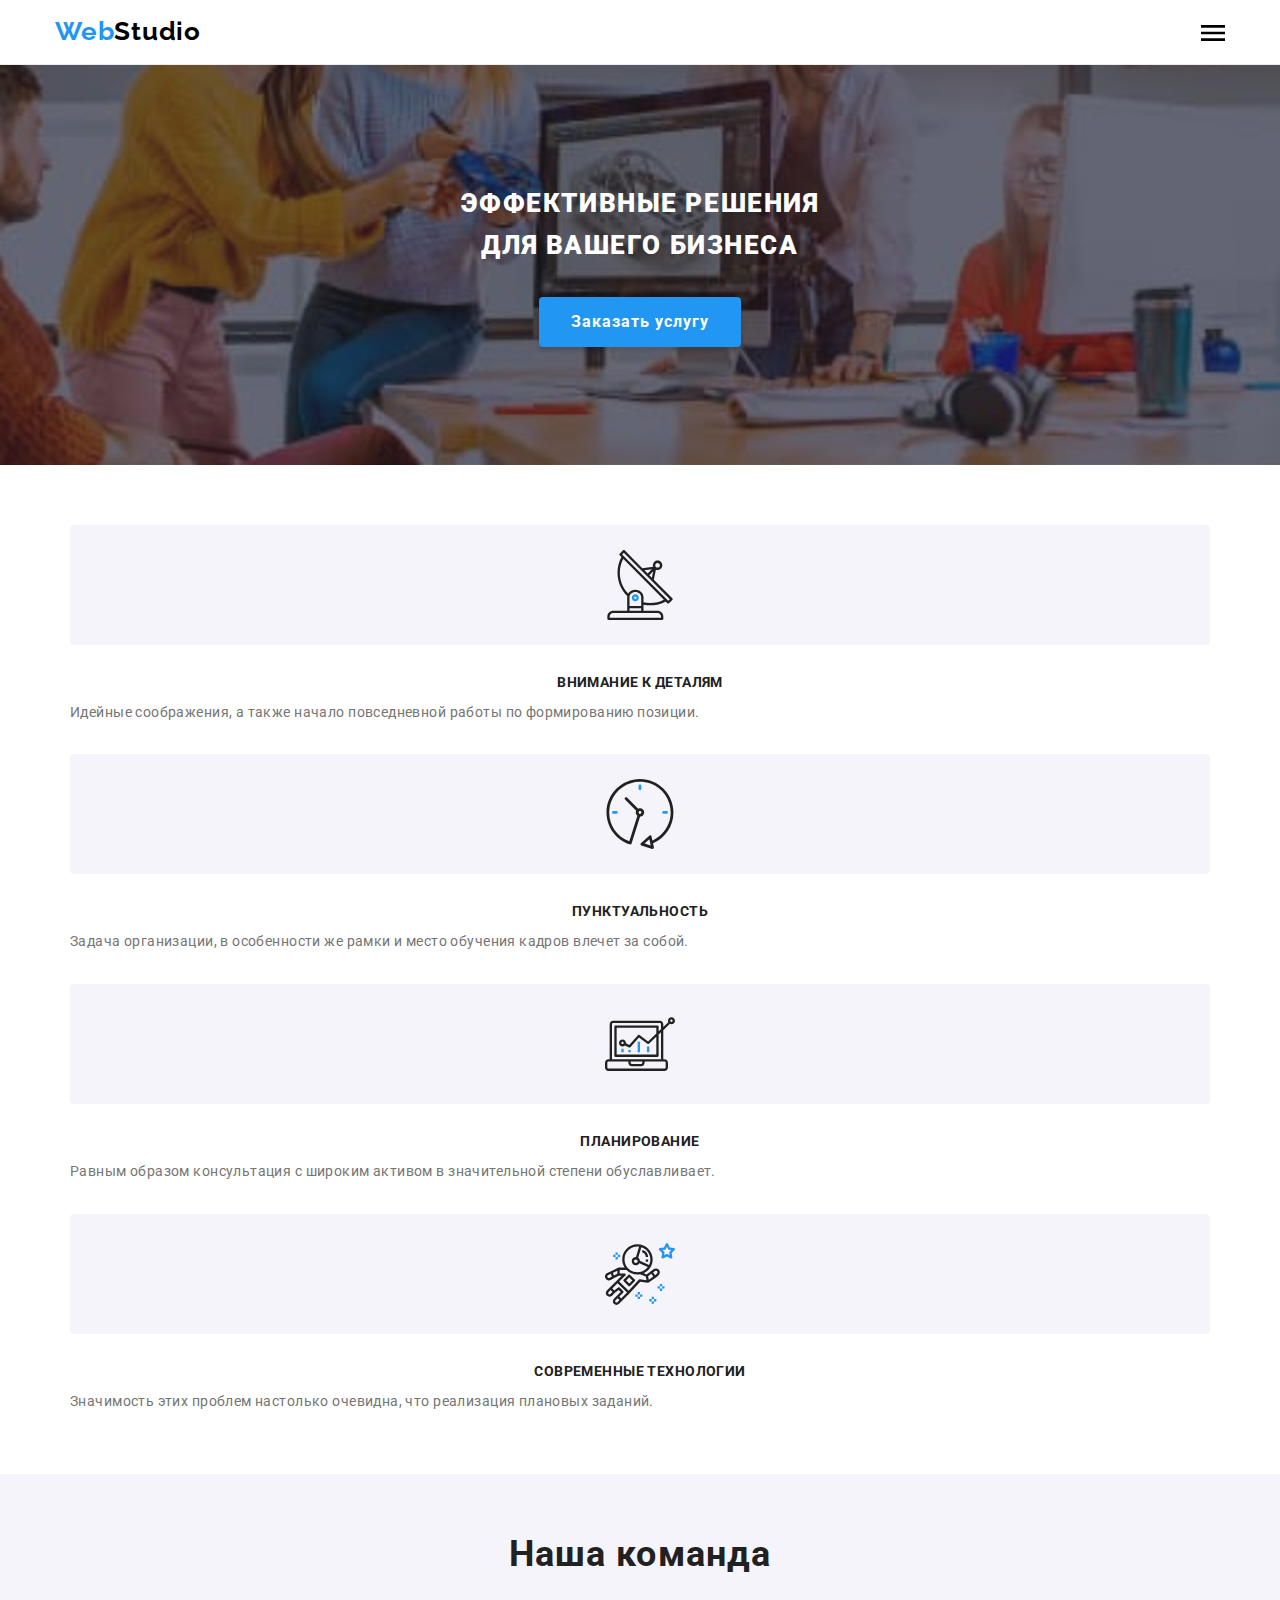
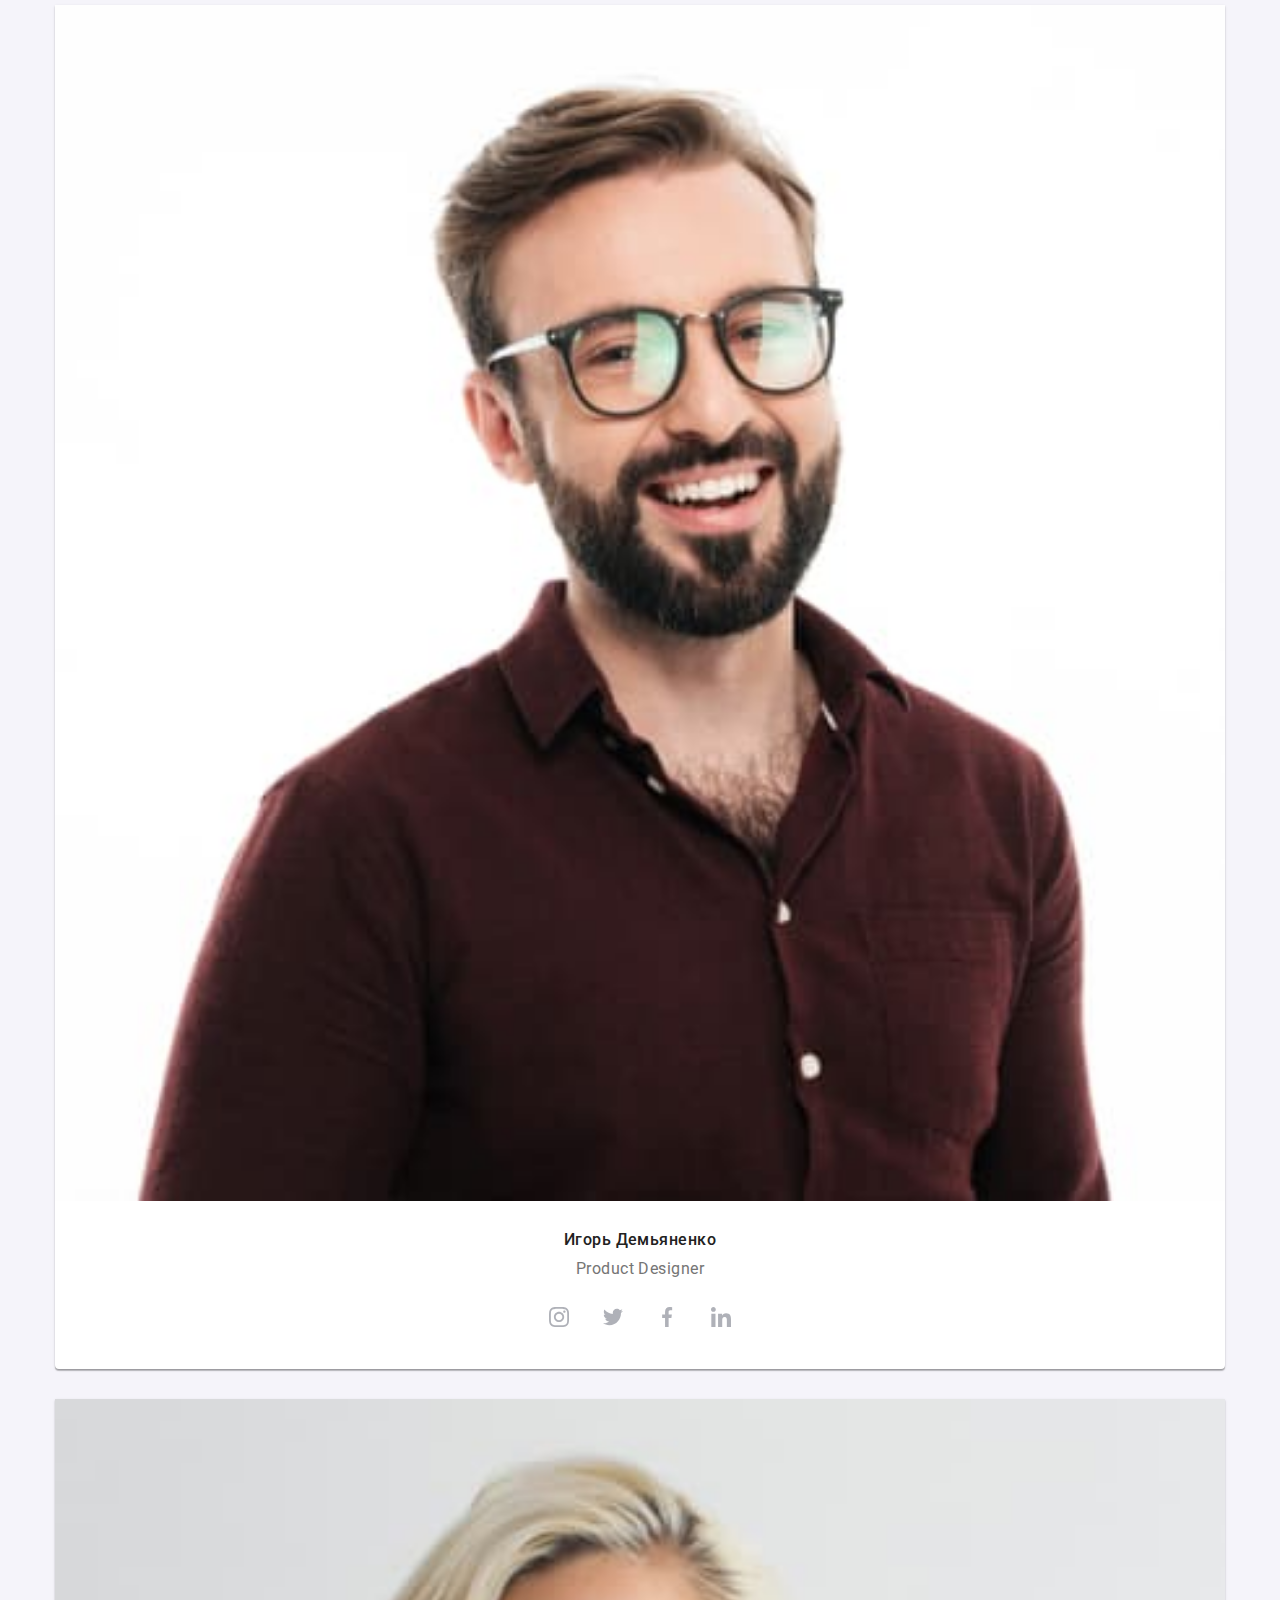
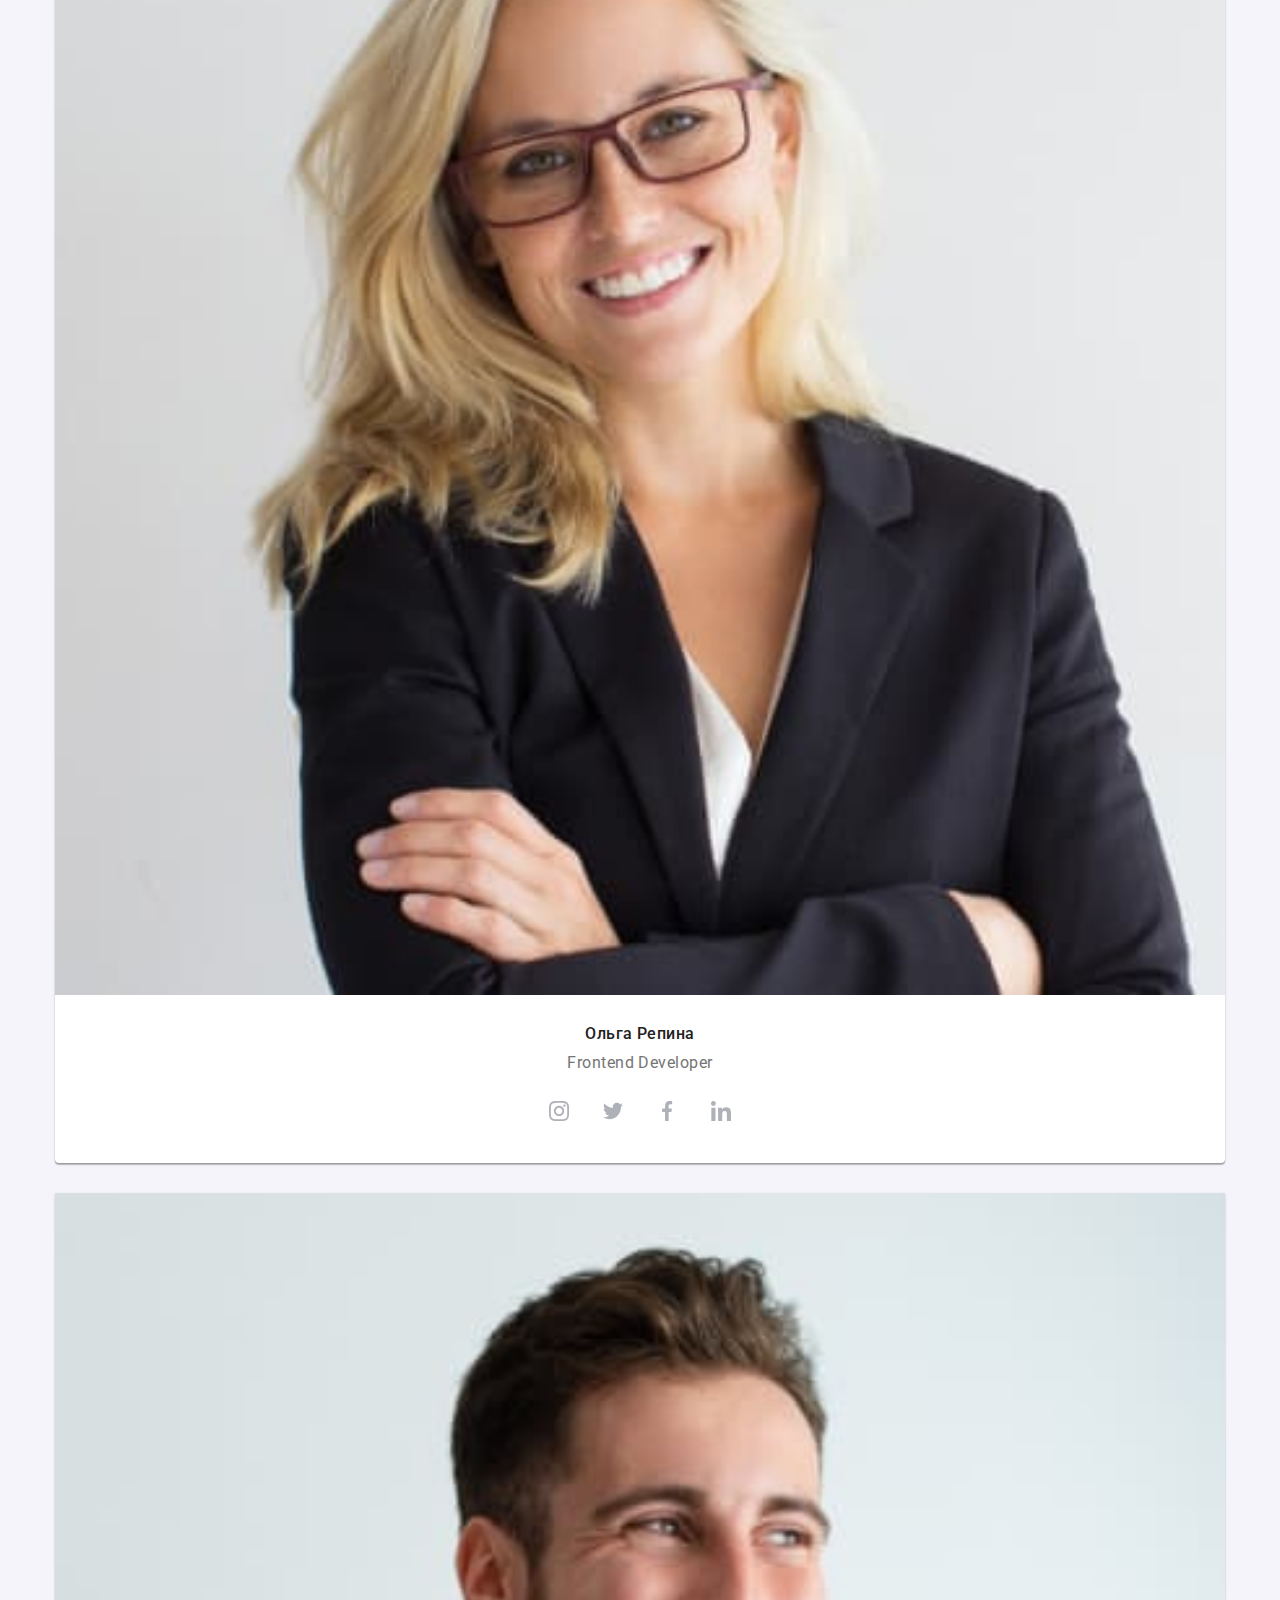
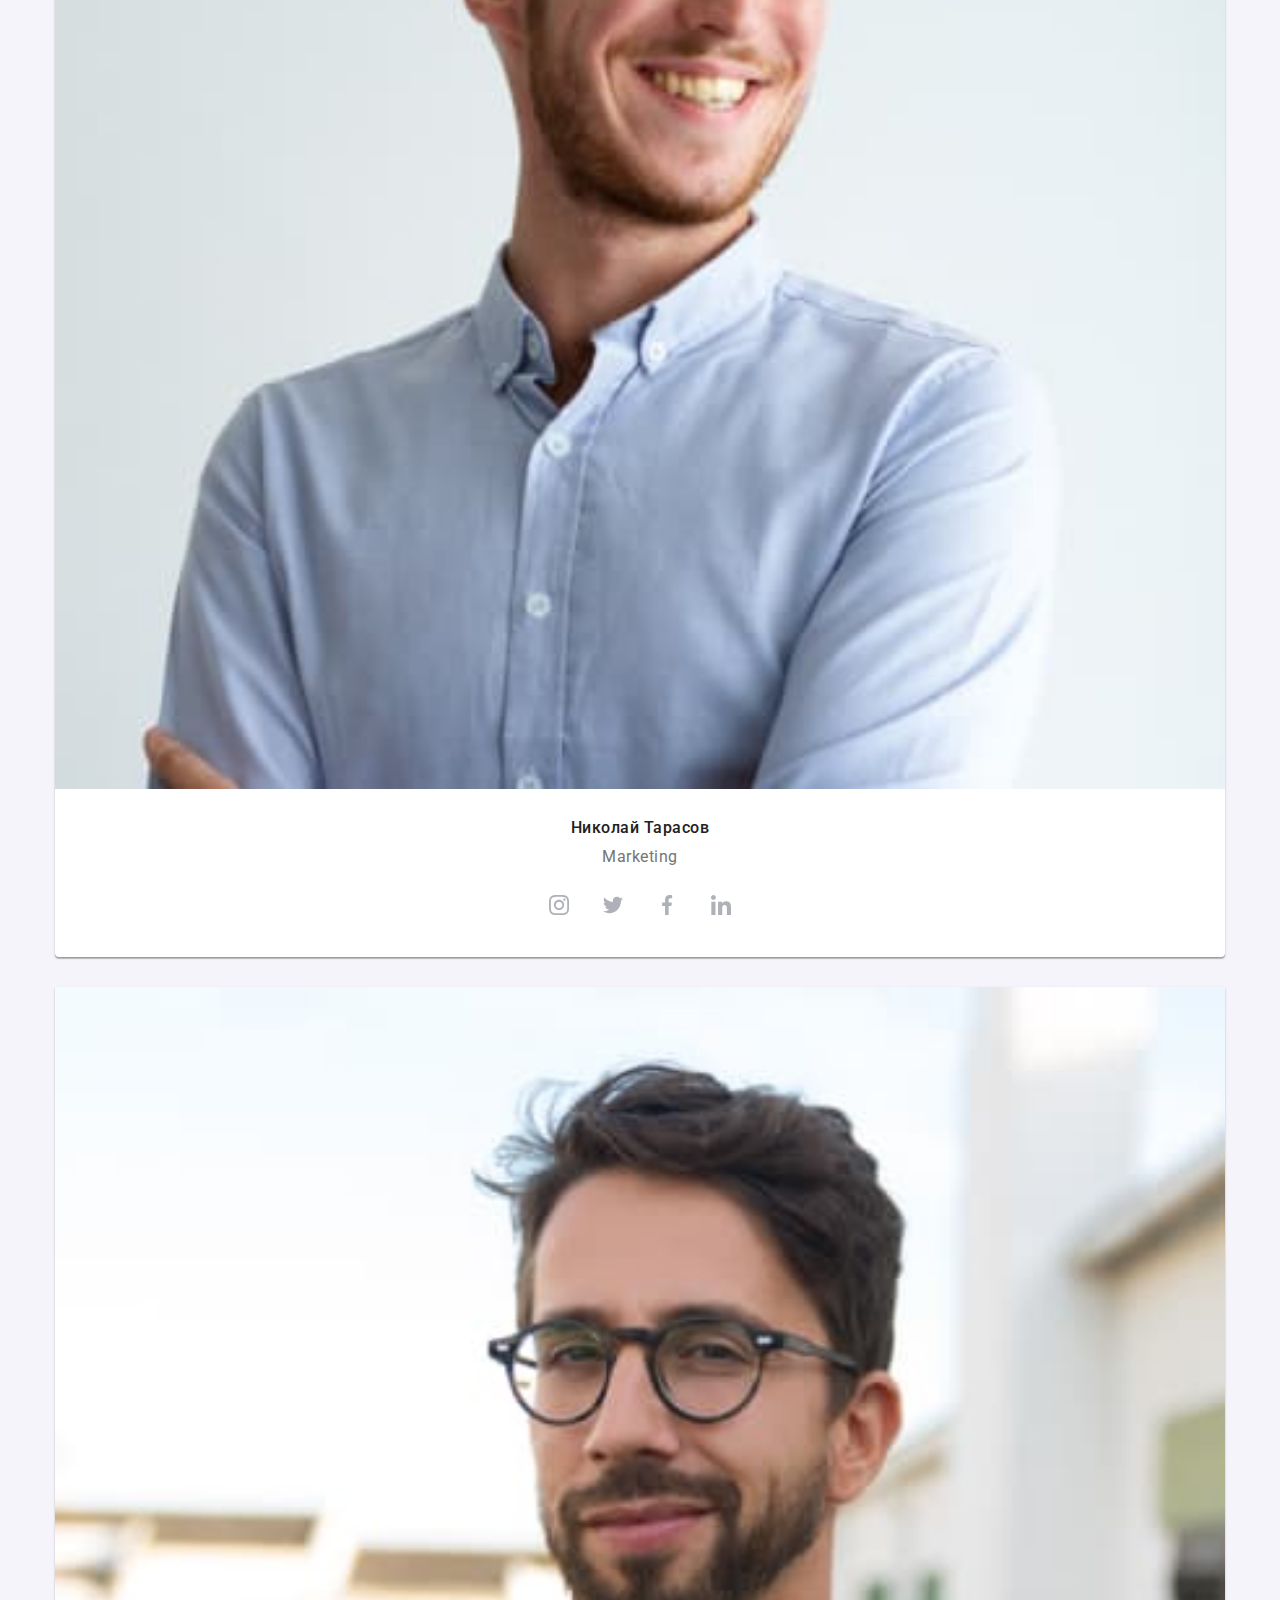
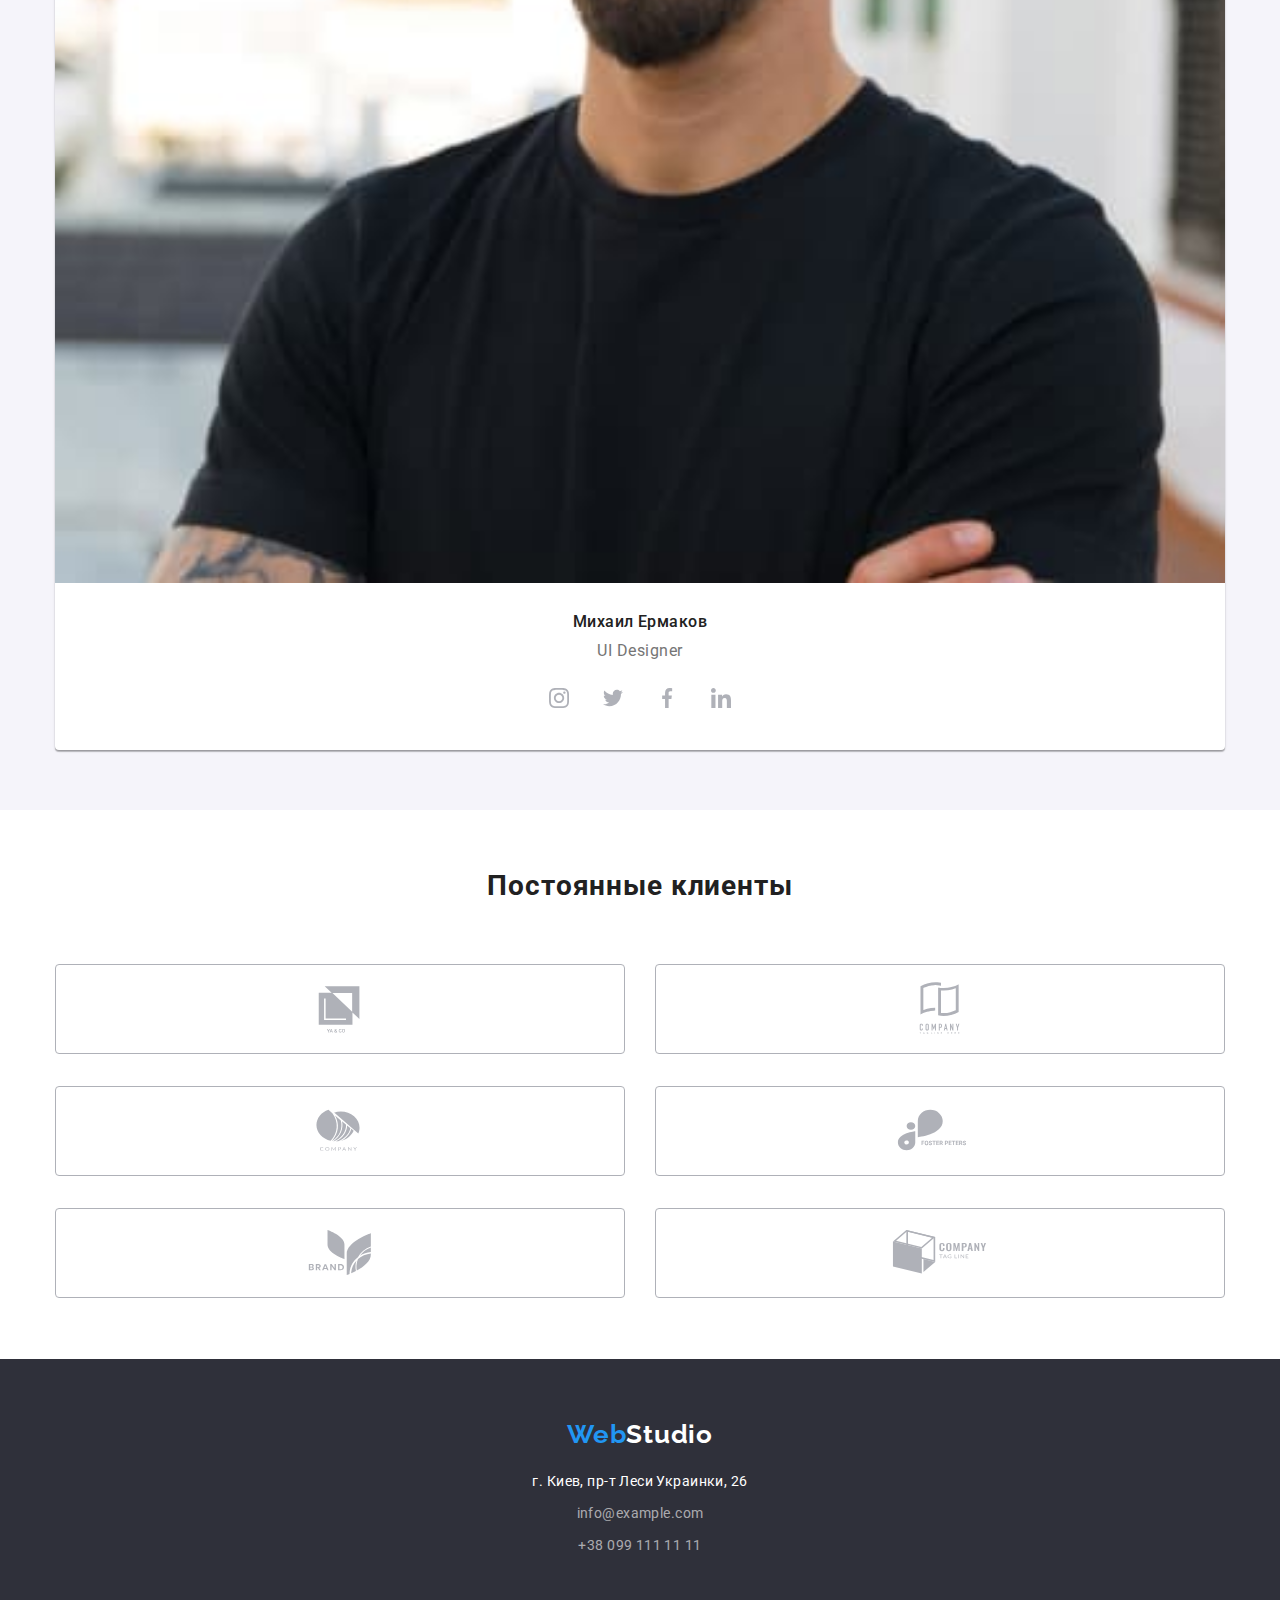
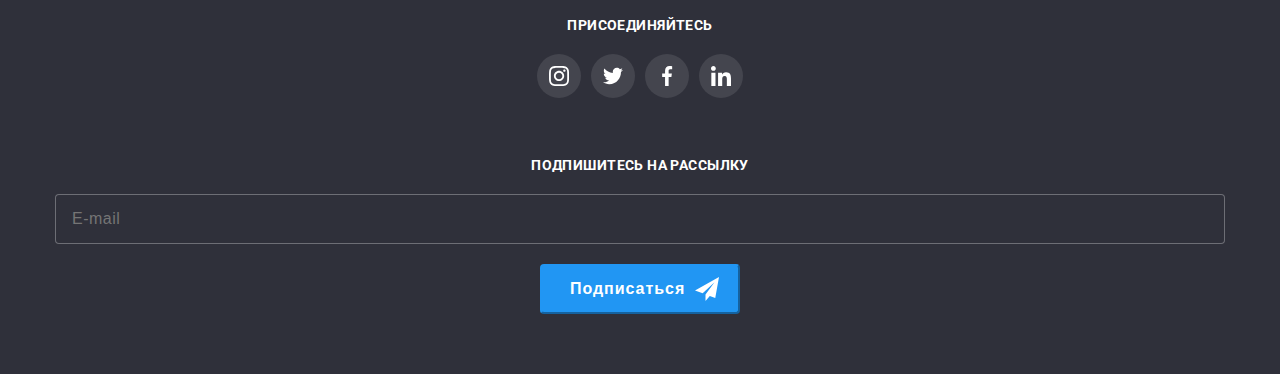
==== commit 655407be: "add mobile" ====
--- a/index.html
+++ b/index.html
@@ -19,32 +19,75 @@
     <!--Шапка-->
     <header class="header">
         <div class="container">
-            
+              <div class="header__nav">
                 <a href="./index.html" class="logo link logo--top">
                     <span class="logo__web">Web</span>Studio
                 </a>
-            <nav class="navigation">
+                <button class="header__button " data-menu-button aria-controls="menu-container" aria-expanded="false" type="button">
+                    <svg class="header__icon" width="24px" height="16px" aria-label="Переключатель мобильного меню">
+                        <use class="header__menu" href="./images/icons.svg#icon-menu_24px"> </use>
+                        
+                    </svg>
+                </button>
+              </div>
+            <div class="navigation-mob" id="menu-container" data-menu>
+                <button class="navigation-mob__button " data-menu-close  aria-expanded="true" type="button">
+                    <svg class="navigation-mob__icon" width="19px" height="19px" aria-label="Переключатель мобильного меню">
+                        
+                        <use  class="navigation-mob__close"href="./images/icons.svg#icon-close_24px"> </use>
+                    </svg>
+                    </button>
+                <ul class="navigation-mob__list list">
+                    <li class="navigation-mob__content"><a class="navigation-mob__link navigation-mob__link--studio link" href="./index.html">Студия</a></li>
+                    <li class="navigation-mob__content"><a class="navigation-mob__link link" href="./portfolio.html">Портфолио</a></li>
+                    <li class="navigation-mob__content"><a class="navigation-mob__link link" href="">Контакты</a></li>
+                </ul>
+            
+            <ul class="contacts-mob list">
+                <li class="contacts-mob__content"><a class="contacts-mob__link contacts-mob__link--tel  link" href="tel:+380961111111">
+                
+                        +38 096 111 11 11
+                    </a></li>
+                <li class="contacts-mob__content"><a class="contacts-mob__link contacts-mob__link--mail link" href="mailto:info@devstudio.com">
+                    
+                    info@devstudio.com
+                </a>
+                </li>
+               
+            </ul>
+            <ul class="networks-mob list" > 
+                <li class="networks-mob__content "><a  class="networks-mob__link link" href="">Instagram</a></li>
+                <li class="networks-mob__content "><a  class="networks-mob__link  link" href="">Twitter</a></li>
+                <li class="networks-mob__content "><a  class="networks-mob__link  link" href="">Facebook</a></li>
+                <li class="networks-mob__content "><a  class="networks-mob__link link " href="">LinkedIn</a></li>
+
+            </ul>
+        </div>
+            <nav class="navigation" >
                 <ul class="navigation__list list">
-                    <li class="navigation__content"><a class="navigation__link navigation__link--studio link" href="./index.html">Студия</a></li>
+                    <li class="navigation__content"><a class="navigation__link navigation__link--studio link"
+                            href="./index.html">Студия</a></li>
                     <li class="navigation__content"><a class="navigation__link link" href="./portfolio.html">Портфолио</a></li>
                     <li class="navigation__content"><a class="navigation__link link" href="">Контакты</a></li>
                 </ul>
             
-            <ul class="contacts list">
-                <li class="contacts__content"><a class="contacts__link link" href="mailto:info@devstudio.com">
-                    <svg class="contacts__icon contacts__icon--mail"><use href="./images/icons.svg#icon-mail"></use>
-                    </svg>
-                    info@devstudio.com
-                </a>
-                </li>
-                <li class="contacts__content"><a class="contacts__link link" href="tel:+380961111111">
-                    <svg class="contacts__icon contacts__icon--tel">
-                        <use href="./images/icons.svg#icon-smartphone"></use>
-                    </svg>
-                    +38 096 111 11 11
-                </a></li>
-            </ul>
+                <ul class="contacts list">
+                    <li class="contacts__content"><a class="contacts__link link" href="mailto:info@devstudio.com">
+                            <svg class="contacts__icon contacts__icon--mail">
+                                <use href="./images/icons.svg#icon-mail"></use>
+                            </svg>
+                            info@devstudio.com
+                        </a>
+                    </li>
+                    <li class="contacts__content"><a class="contacts__link link" href="tel:+380961111111">
+                            <svg class="contacts__icon contacts__icon--tel">
+                                <use href="./images/icons.svg#icon-smartphone"></use>
+                            </svg>
+                            +38 096 111 11 11
+                        </a></li>
+                </ul>
             </nav>
+            
         </div> 
                 
     </header>
@@ -398,6 +441,6 @@
         
     </footer>
     <script src="./js/modal.js"></script>
-
+    <script src="./js/menu.js"></script>
 </body>
 </html>--- a/css/main.min.css
+++ b/css/main.min.css
@@ -1,2 +1,2 @@
-:root{--main-font: 'Roboto';--secondary-font: 'Raleway';--main-text-color: #212121;--primyry-text-color: #757575;--secondary-color: #2196f3;--bacnd-color: #ffffff;--logo-color: #000000;--hero-foot-color: #2f303a;--dysine-color: #f5f4fa;--adress-color: rgba(255, 255, 255, 0.6);--categorie-color: #eeeeee;--button-color: #188ce8;--icon-color: #afb1b8}*,*::before,*::after{-webkit-box-sizing:border-box;box-sizing:border-box}.container{padding-left:15px;padding-right:15px;margin-right:auto;margin-left:auto}@media screen and (min-width: 480px){.container{width:480px}}@media screen and (min-width: 768px){.container{width:768px}}h1,h2,h3,h4,h5,h6,p{margin:0}ul{padding:0;margin:0}img{display:block}body{color:var(--main-text-color);font-family:var(--main-font),sans-serif;font-weight:400}.list{list-style-type:none}.link{text-decoration:none;display:block}.section{max-width:480px}.logo{font-family:var(--secondary-font);font-weight:700;font-size:26px;line-height:1.2;letter-spacing:0.03em}.logo--top{color:var(--logo-color)}.logo--bottom{text-align:center;display:block;color:var(--bacnd-color);margin-bottom:20px}.logo__web{color:var(--secondary-color)}.adress{margin-bottom:60px;font-style:normal}.adress__fact{font-size:14px;letter-spacing:0.03em;line-height:1.7;color:var(--bacnd-color);-webkit-transition:color 250ms cubic-bezier(0.4, 0, 0.2, 1);transition:color 250ms cubic-bezier(0.4, 0, 0.2, 1)}.adress__fact:hover{color:var(--secondary-color)}.adress__fact:focus{color:var(--secondary-color)}.adress__secondary{font-size:14px;line-height:1.7;letter-spacing:0.03em;color:var(--adress-color);-webkit-transition:color 250ms cubic-bezier(0.4, 0, 0.2, 1);transition:color 250ms cubic-bezier(0.4, 0, 0.2, 1)}.adress__secondary:focus{color:var(--secondary-color)}.adress__secondary:hover{color:var(--secondary-color)}.adress__content{margin-bottom:8px;text-align:center}.backdrop{position:fixed;top:0;left:0;width:100%;height:100%;background-color:rgba(0,0,0,0.2);-webkit-transition-property:opacity, visibility, -webkit-transform;transition-property:opacity, visibility, -webkit-transform;transition-property:transform, opacity, visibility;transition-property:transform, opacity, visibility, -webkit-transform;-webkit-transition-duration:250ms;transition-duration:250ms;-webkit-transition-timing-function:cubic-bezier(0.4, 0, 0.2, 1);transition-timing-function:cubic-bezier(0.4, 0, 0.2, 1);z-index:10}.backdrop.is-hidden{-webkit-transform:scale(0.7);transform:scale(0.7);opacity:0;pointer-events:none;visibility:hidden}.card__box{position:relative;overflow:hidden}.card__overlay{position:absolute;padding:63px 24px;width:100%;height:100%;background-color:rgba(33,150,243,0.9);top:0;-webkit-transform:translateY(101%);transform:translateY(101%);-webkit-transition:-webkit-transform 250ms cubic-bezier(0.4, 0, 0.2, 1);transition:-webkit-transform 250ms cubic-bezier(0.4, 0, 0.2, 1);transition:transform 250ms cubic-bezier(0.4, 0, 0.2, 1);transition:transform 250ms cubic-bezier(0.4, 0, 0.2, 1), -webkit-transform 250ms cubic-bezier(0.4, 0, 0.2, 1)}.card__text{font-size:18px;line-height:1.55;letter-spacing:0.03em;color:var(--bacnd-color)}.card{margin-right:30px;margin-bottom:30px;width:370px}.card:nth-last-child(-n+3){margin-bottom:0px}.card:nth-child(3n){margin-right:0px}.card__description{border:1px solid var(--categorie-color);border-top:none;padding:20px 24px}.card__titles{font-weight:700;font-size:18px;line-height:2;color:var(--main-text-color);margin-bottom:4px}.card__specification{font-size:16px;line-height:1.87;letter-spacing:0.03em;color:var(--primyry-text-color)}.card__link{-webkit-transition:-webkit-box-shadow 250ms cubic-bezier(0.4, 0, 0.2, 1);transition:-webkit-box-shadow 250ms cubic-bezier(0.4, 0, 0.2, 1);transition:box-shadow 250ms cubic-bezier(0.4, 0, 0.2, 1);transition:box-shadow 250ms cubic-bezier(0.4, 0, 0.2, 1), -webkit-box-shadow 250ms cubic-bezier(0.4, 0, 0.2, 1)}.card__link:hover,.card__link:focus{-webkit-box-shadow:0px 1px 1px rgba(0,0,0,0.12),0px 4px 4px rgba(0,0,0,0.06),1px 4px 6px rgba(0,0,0,0.16);box-shadow:0px 1px 1px rgba(0,0,0,0.12),0px 4px 4px rgba(0,0,0,0.06),1px 4px 6px rgba(0,0,0,0.16)}.card__link:hover .card__box .card__overlay,.card__link:focus .card__box .card__overlay{-webkit-transform:translateY(0%);transform:translateY(0%)}.card__link:hover .card__box .card__overlay,.card__link:focus .card__box .card__overlay{-webkit-transform:translateY(0%);transform:translateY(0%)}.categories__butns{cursor:pointer;background-color:var(--dysine-color);border:none;border-radius:4px;font-family:var(--main-font);font-weight:500;font-size:16px;line-height:1.6;text-align:center;letter-spacing:0.03em;padding:6px 22px;min-width:73px;-webkit-transition:background-color 250ms cubic-bezier(0.4, 0, 0.2, 1),color 2500ms cubic-bezier(0.4, 0, 0.2, 1),-webkit-box-shadow 250ms cubic-bezier(0.4, 0, 0.2, 1);transition:background-color 250ms cubic-bezier(0.4, 0, 0.2, 1),color 2500ms cubic-bezier(0.4, 0, 0.2, 1),-webkit-box-shadow 250ms cubic-bezier(0.4, 0, 0.2, 1);transition:box-shadow 250ms cubic-bezier(0.4, 0, 0.2, 1),background-color 250ms cubic-bezier(0.4, 0, 0.2, 1),color 2500ms cubic-bezier(0.4, 0, 0.2, 1);transition:box-shadow 250ms cubic-bezier(0.4, 0, 0.2, 1),background-color 250ms cubic-bezier(0.4, 0, 0.2, 1),color 2500ms cubic-bezier(0.4, 0, 0.2, 1),-webkit-box-shadow 250ms cubic-bezier(0.4, 0, 0.2, 1)}.categories__butns:hover{background-color:var(--secondary-color);color:var(--bacnd-color);-webkit-box-shadow:0px 3px 1px rgba(0,0,0,0.1),0px 1px 2px rgba(0,0,0,0.08),0px 2px 2px rgba(0,0,0,0.12);box-shadow:0px 3px 1px rgba(0,0,0,0.1),0px 1px 2px rgba(0,0,0,0.08),0px 2px 2px rgba(0,0,0,0.12)}.categories__butns:focus{background-color:var(--secondary-color);color:var(--bacnd-color);-webkit-box-shadow:0px 3px 1px rgba(0,0,0,0.1),0px 1px 2px rgba(0,0,0,0.08),0px 2px 2px rgba(0,0,0,0.12);box-shadow:0px 3px 1px rgba(0,0,0,0.1),0px 1px 2px rgba(0,0,0,0.08),0px 2px 2px rgba(0,0,0,0.12)}.categories__list{display:-webkit-box;display:-ms-flexbox;display:flex;-webkit-box-pack:center;-ms-flex-pack:center;justify-content:center;margin-bottom:50px}.categories__content:not(:last-child){margin-right:8px}.categories__cards{display:-webkit-box;display:-ms-flexbox;display:flex;-ms-flex-wrap:wrap;flex-wrap:wrap}.close-button{cursor:pointer;position:absolute;top:8px;right:8px;width:30px;height:30px;background-color:var(--bacnd-color);border:1px solid rgba(0,0,0,0.1);border-radius:50%}.close-button:focus .close-button__icon,.close-button:hover .close-button__icon{fill:var(--button-color)}.close-button__icon{position:absolute;top:50%;left:50%;-webkit-transform:translate(-50%, -50%);transform:translate(-50%, -50%);fill:var(--logo-color)}.contacts__link{display:-webkit-inline-box;display:-ms-inline-flexbox;display:inline-flex;-webkit-box-align:center;-ms-flex-align:center;align-items:center;font-weight:500;line-height:1.14;letter-spacing:0.02em;font-size:14px;color:var(--primyry-text-color);text-decoration:none;padding-top:32px;padding-bottom:32px;-webkit-transition:color 250ms cubic-bezier(0.4, 0, 0.2, 1);transition:color 250ms cubic-bezier(0.4, 0, 0.2, 1)}.contacts__link:hover .contacts__icon,.contacts__link:focus .contacts__icon{fill:var(--secondary-color)}.contacts__link:hover,.contacts__link:focus{color:var(--secondary-color)}.contacts__link:hover .contacts__icon--tel,.contacts__link:focus .contacts__icon--tel{fill:var(--secondary-color)}.contacts__icon{fill:var(--primyry-text-color);display:inline-block;margin-right:9px;-webkit-transition:fill 250ms cubic-bezier(0.4, 0, 0.2, 1);transition:fill 250ms cubic-bezier(0.4, 0, 0.2, 1)}.contacts__icon--mail{width:16px;height:12px}.contacts__icon--tel{width:10px;height:16px}.contacts{display:-webkit-box;display:-ms-flexbox;display:flex;-webkit-box-align:center;-ms-flex-align:center;align-items:center;margin-left:auto}.contacts__content:not(:last-child){margin-right:50px}.employee__networks{max-width:206px;display:-webkit-box;display:-ms-flexbox;display:flex;-webkit-box-align:center;-ms-flex-align:center;align-items:center;-webkit-box-pack:justify;-ms-flex-pack:justify;justify-content:space-between;margin-left:auto;margin-right:auto}.employee__icon{width:20px;height:20px;fill:var(--icon-color);-webkit-transition:fill 250ms cubic-bezier(0.4, 0, 0.2, 1);transition:fill 250ms cubic-bezier(0.4, 0, 0.2, 1)}.employee__link{display:-webkit-box;display:-ms-flexbox;display:flex;-webkit-box-pack:center;-ms-flex-pack:center;justify-content:center;-webkit-box-align:center;-ms-flex-align:center;align-items:center;width:44px;height:44px;background-color:var(--bacnd-color);border-radius:50%;-webkit-transition:background-color 250ms cubic-bezier(0.4, 0, 0.2, 1);transition:background-color 250ms cubic-bezier(0.4, 0, 0.2, 1)}.employee__link:hover,.employee__link:focus{background-color:var(--secondary-color)}.employee__link:hover .employee__icon,.employee__link:focus .employee__icon{fill:var(--bacnd-color)}.employee{background-color:var(--bacnd-color);border-radius:0px 0px 4px 4px;-webkit-box-shadow:0px 1px 3px rgba(0,0,0,0.12),0px 1px 1px rgba(0,0,0,0.14),0px 2px 1px rgba(0,0,0,0.2);box-shadow:0px 1px 3px rgba(0,0,0,0.12),0px 1px 1px rgba(0,0,0,0.14),0px 2px 1px rgba(0,0,0,0.2);width:100%}.employee:not(:last-child){margin-bottom:30px}.employee__box{padding:30px 32px}.employee__title{font-weight:500;line-height:1.18;text-align:center;letter-spacing:0.03em;font-size:16px;margin-bottom:10px}.employee__position{font-size:16px;line-height:1.18;text-align:center;letter-spacing:0.03em;color:var(--primyry-text-color);margin-bottom:16px}.hero{max-width:480px;background-color:var(--hero-foot-color);background-image:-webkit-gradient(linear, left top, right top, from(rgba(47,48,58,0.4)), to(rgba(47,48,58,0.4))),url("../images/HeroMobile1x.jpg");background-image:linear-gradient(to right, rgba(47,48,58,0.4), rgba(47,48,58,0.4)),url("../images/HeroMobile1x.jpg");background-repeat:no-repeat;padding-top:118px;padding-bottom:118px}.hero__title{font-weight:900;font-size:26px;line-height:1.61;max-width:360px;letter-spacing:0.06em;text-transform:uppercase;color:var(--bacnd-color);text-align:center;margin:0 auto 30px auto}.hero__button{display:block;font-family:var(--main-font);cursor:pointer;background:var(--secondary-color);-webkit-box-shadow:0px 4px 4px rgba(0,0,0,0.15);box-shadow:0px 4px 4px rgba(0,0,0,0.15);border-radius:4px;border:none;min-width:200px;padding:10px 32px;font-weight:700;font-size:16px;line-height:1.87;-webkit-box-align:center;-ms-flex-align:center;align-items:center;letter-spacing:0.06em;margin-left:auto;margin-right:auto;color:var(--bacnd-color);-webkit-transition:background-color 250ms cubic-bezier(0.4, 0, 0.2, 1);transition:background-color 250ms cubic-bezier(0.4, 0, 0.2, 1)}.hero__button:hover{background-color:var(--button-color)}.hero__button:focus{background-color:var(--button-color)}.mailing__title{text-align:center;font-weight:700;margin-bottom:20px;font-size:14px;line-height:1.14;letter-spacing:0.03em;text-transform:uppercase;color:var(--bacnd-color)}.mailing__input{font-size:16px;line-height:1.25;letter-spacing:0.03em;padding-left:16px;color:var(--bacnd-color);display:-webkit-box;display:-ms-flexbox;display:flex;-webkit-box-align:center;-ms-flex-align:center;align-items:center;height:50px;width:100%;background-color:var(--hero-foot-color);border:1px solid rgba(255,255,255,0.3);border-radius:4px;-webkit-transition:border-color 250ms cubic-bezier(0.4, 0, 0.2, 1);transition:border-color 250ms cubic-bezier(0.4, 0, 0.2, 1);outline:none}.mailing__input:focus,.mailing__input:hover{border-color:var(--secondary-color)}.mailing__button{margin-top:20px;margin-left:auto;margin-right:auto;display:-webkit-box;display:-ms-flexbox;display:flex;-webkit-box-align:center;-ms-flex-align:center;align-items:center;font-weight:700;font-size:16px;line-height:1.87;letter-spacing:0.06em;color:var(--bacnd-color);cursor:pointer;width:200px;height:50px;padding-left:28px;background-color:var(--secondary-color);border-radius:4px;border-color:var(--secondary-color);-webkit-transition:background-color 250ms cubic-bezier(0.4, 0, 0.2, 1);transition:background-color 250ms cubic-bezier(0.4, 0, 0.2, 1)}.mailing__button:focus,.mailing__button:hover{background-color:var(--button-color)}.mailing_icon{margin-left:10px}.modal{padding:40px;position:absolute;width:528px;height:581px;background-color:var(--bacnd-color);top:50%;left:50%;-webkit-transform:translate(-50%, -50%);transform:translate(-50%, -50%);-webkit-box-shadow:0px 1px 3px rgba(0,0,0,0.12),0px 1px 1px rgba(0,0,0,0.14),0px 2px 1px rgba(0,0,0,0.2);box-shadow:0px 1px 3px rgba(0,0,0,0.12),0px 1px 1px rgba(0,0,0,0.14),0px 2px 1px rgba(0,0,0,0.2);border-radius:4px}.modal__recomend{display:block;margin-bottom:12px;font-weight:700;font-size:20px;line-height:1.15;text-align:center;letter-spacing:0.03em;color:var(--main-text-color)}.modal__label{position:relative;display:-webkit-box;display:-ms-flexbox;display:flex;-webkit-box-orient:vertical;-webkit-box-direction:normal;-ms-flex-direction:column;flex-direction:column;margin-bottom:10px;text-align:left;font-size:12px;line-height:1.16;letter-spacing:0.01em;color:var(--primyry-text-color)}.modal__input{padding-left:38px;z-index:1;width:448px;height:40px;border:1px solid rgba(33,33,33,0.2);-webkit-box-sizing:border-box;box-sizing:border-box;border-radius:4px;background-color:var(--bacnd-color);outline:none;margin-top:4px;-webkit-transition:border-color 250ms cubic-bezier(0.4, 0, 0.2, 1);transition:border-color 250ms cubic-bezier(0.4, 0, 0.2, 1)}.modal__textarea{width:448px;height:138px;outline:none;border:1px solid rgba(33,33,33,0.2);-webkit-box-sizing:border-box;box-sizing:border-box;border-radius:4px;resize:none;padding:12px 16px;margin-top:4px;-webkit-transition:border-color 250ms cubic-bezier(0.4, 0, 0.2, 1);transition:border-color 250ms cubic-bezier(0.4, 0, 0.2, 1)}.modal__textarea:focus{outline:none;border-color:var(--secondary-color)}.modal__agree{position:relative;padding-left:20px;display:block;font-size:14px;line-height:1.7;letter-spacing:0.03em;color:#757575}.modal__check-area{display:block;position:absolute;width:16px;height:15px;background-color:var(--bacnd-color);border:2px solid var(--main-text-color);border-radius:2px;top:50%;left:20px;-webkit-transform:translate(-50%, -50%);transform:translate(-50%, -50%);cursor:pointer;-webkit-transition:border-color 250ms cubic-bezier(0.4, 0, 0.2, 1),background-image 250ms cubic-bezier(0.4, 0, 0.2, 1);transition:border-color 250ms cubic-bezier(0.4, 0, 0.2, 1),background-image 250ms cubic-bezier(0.4, 0, 0.2, 1)}.modal__checkbox:checked+.modal__check-area{background-image:url(../images/check.svg);background-color:var(--secondary-color);border-color:var(--secondary-color);background-repeat:no-repeat;background-size:contain;border:none}.modal__checkbox:focus+.modal__check-area{border-color:var(--secondary-color);outline:none}.modal__link{color:#2196f3}.modal__textarea::-webkit-input-placeholder{font-size:12px;line-height:14px;letter-spacing:0.01em;color:rgba(117,117,117,0.5)}.modal__textarea:-ms-input-placeholder{font-size:12px;line-height:14px;letter-spacing:0.01em;color:rgba(117,117,117,0.5)}.modal__textarea::-ms-input-placeholder{font-size:12px;line-height:14px;letter-spacing:0.01em;color:rgba(117,117,117,0.5)}.modal__textarea::placeholder{font-size:12px;line-height:14px;letter-spacing:0.01em;color:rgba(117,117,117,0.5)}.modal__button{margin-top:30px;font-weight:700;font-size:16px;line-height:1.88;letter-spacing:0.06em;color:var(--bacnd-color);cursor:pointer;width:200px;height:50px;background-color:#2196f3;border-radius:4px;border-color:var(--secondary-color);-webkit-transition:background-color 250ms cubic-bezier(0.4, 0, 0.2, 1),-webkit-box-shadow 250ms cubic-bezier(0.4, 0, 0.2, 1);transition:background-color 250ms cubic-bezier(0.4, 0, 0.2, 1),-webkit-box-shadow 250ms cubic-bezier(0.4, 0, 0.2, 1);transition:background-color 250ms cubic-bezier(0.4, 0, 0.2, 1),box-shadow 250ms cubic-bezier(0.4, 0, 0.2, 1);transition:background-color 250ms cubic-bezier(0.4, 0, 0.2, 1),box-shadow 250ms cubic-bezier(0.4, 0, 0.2, 1),-webkit-box-shadow 250ms cubic-bezier(0.4, 0, 0.2, 1)}.modal__button:focus,.modal__button:hover{-webkit-box-shadow:0px 4px 4px rgba(0,0,0,0.15);box-shadow:0px 4px 4px rgba(0,0,0,0.15);background-color:var(--button-color)}.modal__icon{position:absolute;z-index:2;bottom:14px;left:15px;fill:var(--main-text-color);-webkit-transition:fill 250ms cubic-bezier(0.4, 0, 0.2, 1);transition:fill 250ms cubic-bezier(0.4, 0, 0.2, 1)}.modal__input:focus{border-color:var(--secondary-color);outline:none}.modal__input:focus+.modal__icon{fill:var(--secondary-color)}.navigation{display:none;-webkit-box-align:center;-ms-flex-align:center;align-items:center}.navigation__list{-webkit-box-align:center;-ms-flex-align:center;align-items:center;margin-left:93px}.navigation__content:not(:last-child){margin-right:50px}.navigation__link.navigation__link--studio{color:var(--secondary-color)}.navigation__link.navigation__link--portfolio{color:var(--secondary-color)}.navigation__link{position:relative;font-weight:500;font-size:14px;line-height:1.14;letter-spacing:0.02em;color:var(--main-text-color);text-decoration:none;padding-top:32px;padding-bottom:32px;-webkit-transition:color 250ms cubic-bezier(0.4, 0, 0.2, 1);transition:color 250ms cubic-bezier(0.4, 0, 0.2, 1)}.navigation__link:hover{color:var(--secondary-color)}.navigation__link:focus{color:var(--secondary-color)}.navigation__link.navigation__link--studio::after{position:absolute;bottom:-1px;content:'';display:block;width:100%;height:4px;border-radius:2px;background-color:var(--secondary-color)}.navigation__link.navigation__link--studio::after.navigation__link--portfolio::after{position:absolute;bottom:-1px;content:'';display:block;width:100%;height:4px;border-radius:2px;background-color:var(--secondary-color)}.networks__title{text-align:center;font-weight:700;margin-bottom:20px;font-size:14px;line-height:1.14;letter-spacing:0.03em;text-transform:uppercase;color:var(--bacnd-color)}.networks{margin-bottom:60px}.networks__list{display:-webkit-box;display:-ms-flexbox;display:flex;-webkit-box-pack:center;-ms-flex-pack:center;justify-content:center;-webkit-box-align:center;-ms-flex-align:center;align-items:center}.networks__icon{width:20px;height:20px;fill:var(--bacnd-color)}.networks__content:not(:last-child){margin-right:10px}.networks__link{display:-webkit-box;display:-ms-flexbox;display:flex;-webkit-box-pack:center;-ms-flex-pack:center;justify-content:center;-webkit-box-align:center;-ms-flex-align:center;align-items:center;width:44px;height:44px;background-color:rgba(255,255,255,0.1);border-radius:50%;-webkit-transition:background-color 250ms cubic-bezier(0.4, 0, 0.2, 1);transition:background-color 250ms cubic-bezier(0.4, 0, 0.2, 1)}.networks__link:focus,.networks__link:hover{background-color:var(--secondary-color)}.our-clients{padding-top:60px;padding-bottom:60px}.our-clients__title{font-weight:700;font-size:28px;line-height:1.17;text-align:center;letter-spacing:0.03em;margin-bottom:30px}.clients{margin:-15px -15px -15px -15px}.clients__content{display:inline-block;margin:15px 15px 15px 15px}.clients__icon{fill:var(--icon-color);-webkit-transition:fill 250ms cubic-bezier(0.4, 0, 0.2, 1);transition:fill 250ms cubic-bezier(0.4, 0, 0.2, 1)}.clients__link{background-color:var(--bacnd-color);display:-webkit-box;display:-ms-flexbox;display:flex;-webkit-box-pack:center;-ms-flex-pack:center;justify-content:center;-webkit-box-align:center;-ms-flex-align:center;align-items:center;width:208px;height:92px;border:1px solid var(--icon-color);border-radius:4px;-webkit-transition:border-color 250ms cubic-bezier(0.4, 0, 0.2, 1);transition:border-color 250ms cubic-bezier(0.4, 0, 0.2, 1)}.clients__link:hover .clients__icon,.clients__link:focus .clients__icon{fill:var(--secondary-color)}.clients__link:hover,.clients__link:focus{border-color:var(--secondary-color)}.our-job.section{display:none;padding-top:0px}.our-job__title{font-weight:700;line-height:1.16;text-align:center;letter-spacing:0.03em;font-size:36px;margin-bottom:50px}.our-job__content{position:relative;width:370px}.our-job__content:not(:last-child){margin-right:30px}.our-job_lettering{position:absolute;bottom:0;padding-top:27px;padding-bottom:27px;width:100%;font-weight:700;font-size:14px;line-height:1.14;text-align:center;letter-spacing:0.03em;text-transform:uppercase;color:var(--bacnd-color);background-color:rgba(47,48,58,0.8)}.our-team{padding-bottom:60px;padding-top:60px;background-color:var(--dysine-color)}.our-team__title{font-weight:700;line-height:1.16;text-align:center;letter-spacing:0.03em;font-size:36px;margin-bottom:30px}.footer{background-color:var(--hero-foot-color);padding-top:60px;padding-bottom:60px}.header{border-bottom:1px solid #ececec}.header .container{-webkit-box-align:center;-ms-flex-align:center;align-items:center;padding-top:15px;padding-bottom:15px}.services__picture{display:-webkit-box;display:-ms-flexbox;display:flex;-webkit-box-pack:center;-ms-flex-pack:center;justify-content:center;-webkit-box-align:center;-ms-flex-align:center;align-items:center;margin-bottom:30px;height:120px;background-color:var(--dysine-color);border-radius:4px}.services__icon{width:70px;height:70px}.services{-webkit-box-align:center;-ms-flex-align:center;align-items:center;padding:60px 15px}.services__content{width:100%}.services__content:not(:first-child){margin-top:30px}.services__titles{font-weight:700;font-size:14px;line-height:1.14;letter-spacing:0.03em;text-align:center;text-transform:uppercase;margin-bottom:10px}.services__description{font-size:14px;line-height:1.7;letter-spacing:0.03em;color:var(--primyry-text-color)}.visually-hidden{position:absolute;width:1px;height:1px;margin:-1px;border:0;padding:0;white-space:nowrap;-webkit-clip-path:inset(100%);clip-path:inset(100%);clip:rect(0 0 0 0);overflow:hidden}
+:root{--main-font: 'Roboto';--secondary-font: 'Raleway';--main-text-color: #212121;--primyry-text-color: #757575;--secondary-color: #2196f3;--bacnd-color: #ffffff;--logo-color: #000000;--hero-foot-color: #2f303a;--dysine-color: #f5f4fa;--adress-color: rgba(255, 255, 255, 0.6);--categorie-color: #eeeeee;--button-color: #188ce8;--icon-color: #afb1b8}*,*::before,*::after{-webkit-box-sizing:border-box;box-sizing:border-box}.container{width:100%;padding-left:15px;padding-right:15px}@media screen and (min-width: 480px){.container{width:480px;margin:0 auto}}@media screen and (min-width: 768px){.container{width:768px}}@media screen and (min-width: 1200px){.container{width:1200px}}h1,h2,h3,h4,h5,h6,p{margin:0}ul{padding:0;margin:0}img{display:block}body{color:var(--main-text-color);font-family:var(--main-font),sans-serif;font-weight:400;margin:0px;position:relative}.list{list-style-type:none}.link{text-decoration:none;display:block}@media screen and (min-width: 480px){.section{width:100%}}@media screen and (min-width: 768px){.section{width:100%}}@media screen and (min-width: 1200px){.section{width:100%}}.logo{font-family:var(--secondary-font);font-weight:700;font-size:26px;line-height:1.2;letter-spacing:0.03em}.logo--top{display:inline-block;color:var(--logo-color)}.logo--bottom{text-align:center;display:block;color:var(--bacnd-color);margin-bottom:20px}.logo__web{color:var(--secondary-color)}.adress{margin-bottom:60px;font-style:normal}.adress__fact{font-size:14px;letter-spacing:0.03em;line-height:1.7;color:var(--bacnd-color);-webkit-transition:color 250ms cubic-bezier(0.4, 0, 0.2, 1);transition:color 250ms cubic-bezier(0.4, 0, 0.2, 1)}.adress__fact:hover{color:var(--secondary-color)}.adress__fact:focus{color:var(--secondary-color)}.adress__secondary{font-size:14px;line-height:1.7;letter-spacing:0.03em;color:var(--adress-color);-webkit-transition:color 250ms cubic-bezier(0.4, 0, 0.2, 1);transition:color 250ms cubic-bezier(0.4, 0, 0.2, 1)}.adress__secondary:focus{color:var(--secondary-color)}.adress__secondary:hover{color:var(--secondary-color)}.adress__content{margin-bottom:8px;text-align:center}.backdrop{position:fixed;top:0;left:0;width:100%;height:100%;background-color:rgba(0,0,0,0.2);-webkit-transition-property:opacity, visibility, -webkit-transform;transition-property:opacity, visibility, -webkit-transform;transition-property:transform, opacity, visibility;transition-property:transform, opacity, visibility, -webkit-transform;-webkit-transition-duration:250ms;transition-duration:250ms;-webkit-transition-timing-function:cubic-bezier(0.4, 0, 0.2, 1);transition-timing-function:cubic-bezier(0.4, 0, 0.2, 1);z-index:10}.backdrop.is-hidden{-webkit-transform:scale(0.7);transform:scale(0.7);opacity:0;pointer-events:none;visibility:hidden}.card__box{position:relative;overflow:hidden}.card__overlay{position:absolute;padding:63px 24px;width:100%;height:100%;background-color:rgba(33,150,243,0.9);top:0;-webkit-transform:translateY(101%);transform:translateY(101%);-webkit-transition:-webkit-transform 250ms cubic-bezier(0.4, 0, 0.2, 1);transition:-webkit-transform 250ms cubic-bezier(0.4, 0, 0.2, 1);transition:transform 250ms cubic-bezier(0.4, 0, 0.2, 1);transition:transform 250ms cubic-bezier(0.4, 0, 0.2, 1), -webkit-transform 250ms cubic-bezier(0.4, 0, 0.2, 1)}.card__text{font-size:18px;line-height:1.55;letter-spacing:0.03em;color:var(--bacnd-color)}.card{margin-right:30px;margin-bottom:30px;width:370px}.card:nth-last-child(-n+3){margin-bottom:0px}.card:nth-child(3n){margin-right:0px}.card__description{border:1px solid var(--categorie-color);border-top:none;padding:20px 24px}.card__titles{font-weight:700;font-size:18px;line-height:2;color:var(--main-text-color);margin-bottom:4px}.card__specification{font-size:16px;line-height:1.87;letter-spacing:0.03em;color:var(--primyry-text-color)}.card__link{-webkit-transition:-webkit-box-shadow 250ms cubic-bezier(0.4, 0, 0.2, 1);transition:-webkit-box-shadow 250ms cubic-bezier(0.4, 0, 0.2, 1);transition:box-shadow 250ms cubic-bezier(0.4, 0, 0.2, 1);transition:box-shadow 250ms cubic-bezier(0.4, 0, 0.2, 1), -webkit-box-shadow 250ms cubic-bezier(0.4, 0, 0.2, 1)}.card__link:hover,.card__link:focus{-webkit-box-shadow:0px 1px 1px rgba(0,0,0,0.12),0px 4px 4px rgba(0,0,0,0.06),1px 4px 6px rgba(0,0,0,0.16);box-shadow:0px 1px 1px rgba(0,0,0,0.12),0px 4px 4px rgba(0,0,0,0.06),1px 4px 6px rgba(0,0,0,0.16)}.card__link:hover .card__box .card__overlay,.card__link:focus .card__box .card__overlay{-webkit-transform:translateY(0%);transform:translateY(0%)}.card__link:hover .card__box .card__overlay,.card__link:focus .card__box .card__overlay{-webkit-transform:translateY(0%);transform:translateY(0%)}.categories__butns{cursor:pointer;background-color:var(--dysine-color);border:none;border-radius:4px;font-family:var(--main-font);font-weight:500;font-size:16px;line-height:1.6;text-align:center;letter-spacing:0.03em;padding:6px 22px;min-width:73px;-webkit-transition:background-color 250ms cubic-bezier(0.4, 0, 0.2, 1),color 2500ms cubic-bezier(0.4, 0, 0.2, 1),-webkit-box-shadow 250ms cubic-bezier(0.4, 0, 0.2, 1);transition:background-color 250ms cubic-bezier(0.4, 0, 0.2, 1),color 2500ms cubic-bezier(0.4, 0, 0.2, 1),-webkit-box-shadow 250ms cubic-bezier(0.4, 0, 0.2, 1);transition:box-shadow 250ms cubic-bezier(0.4, 0, 0.2, 1),background-color 250ms cubic-bezier(0.4, 0, 0.2, 1),color 2500ms cubic-bezier(0.4, 0, 0.2, 1);transition:box-shadow 250ms cubic-bezier(0.4, 0, 0.2, 1),background-color 250ms cubic-bezier(0.4, 0, 0.2, 1),color 2500ms cubic-bezier(0.4, 0, 0.2, 1),-webkit-box-shadow 250ms cubic-bezier(0.4, 0, 0.2, 1)}.categories__butns:hover{background-color:var(--secondary-color);color:var(--bacnd-color);-webkit-box-shadow:0px 3px 1px rgba(0,0,0,0.1),0px 1px 2px rgba(0,0,0,0.08),0px 2px 2px rgba(0,0,0,0.12);box-shadow:0px 3px 1px rgba(0,0,0,0.1),0px 1px 2px rgba(0,0,0,0.08),0px 2px 2px rgba(0,0,0,0.12)}.categories__butns:focus{background-color:var(--secondary-color);color:var(--bacnd-color);-webkit-box-shadow:0px 3px 1px rgba(0,0,0,0.1),0px 1px 2px rgba(0,0,0,0.08),0px 2px 2px rgba(0,0,0,0.12);box-shadow:0px 3px 1px rgba(0,0,0,0.1),0px 1px 2px rgba(0,0,0,0.08),0px 2px 2px rgba(0,0,0,0.12)}.categories__list{display:-webkit-box;display:-ms-flexbox;display:flex;-webkit-box-pack:center;-ms-flex-pack:center;justify-content:center;margin-bottom:50px}.categories__content:not(:last-child){margin-right:8px}.categories__cards{display:-webkit-box;display:-ms-flexbox;display:flex;-ms-flex-wrap:wrap;flex-wrap:wrap}.close-button{cursor:pointer;position:absolute;top:8px;right:8px;width:30px;height:30px;background-color:var(--bacnd-color);border:1px solid rgba(0,0,0,0.1);border-radius:50%}.close-button:focus .close-button__icon,.close-button:hover .close-button__icon{fill:var(--button-color)}.close-button__icon{position:absolute;top:50%;left:50%;-webkit-transform:translate(-50%, -50%);transform:translate(-50%, -50%);fill:var(--logo-color)}.contacts__link{display:-webkit-inline-box;display:-ms-inline-flexbox;display:inline-flex;-webkit-box-align:center;-ms-flex-align:center;align-items:center;font-weight:500;line-height:1.14;letter-spacing:0.02em;font-size:14px;color:var(--primyry-text-color);text-decoration:none;padding-top:32px;padding-bottom:32px;-webkit-transition:color 250ms cubic-bezier(0.4, 0, 0.2, 1);transition:color 250ms cubic-bezier(0.4, 0, 0.2, 1)}.contacts__link:hover .contacts__icon,.contacts__link:focus .contacts__icon{fill:var(--secondary-color)}.contacts__link:hover,.contacts__link:focus{color:var(--secondary-color)}.contacts__link:hover .contacts__icon--tel,.contacts__link:focus .contacts__icon--tel{fill:var(--secondary-color)}.contacts__icon{fill:var(--primyry-text-color);display:inline-block;margin-right:9px;-webkit-transition:fill 250ms cubic-bezier(0.4, 0, 0.2, 1);transition:fill 250ms cubic-bezier(0.4, 0, 0.2, 1)}.contacts__icon--mail{width:16px;height:12px}.contacts__icon--tel{width:10px;height:16px}.contacts{display:-webkit-box;display:-ms-flexbox;display:flex;-webkit-box-align:center;-ms-flex-align:center;align-items:center;margin-left:auto}.contacts__content:not(:last-child){margin-right:50px}.employee__networks{max-width:206px;display:-webkit-box;display:-ms-flexbox;display:flex;-webkit-box-align:center;-ms-flex-align:center;align-items:center;-webkit-box-pack:justify;-ms-flex-pack:justify;justify-content:space-between;margin-left:auto;margin-right:auto}.employee__icon{width:20px;height:20px;fill:var(--icon-color);-webkit-transition:fill 250ms cubic-bezier(0.4, 0, 0.2, 1);transition:fill 250ms cubic-bezier(0.4, 0, 0.2, 1)}.employee__link{display:-webkit-box;display:-ms-flexbox;display:flex;-webkit-box-pack:center;-ms-flex-pack:center;justify-content:center;-webkit-box-align:center;-ms-flex-align:center;align-items:center;width:44px;height:44px;background-color:var(--bacnd-color);border-radius:50%;-webkit-transition:background-color 250ms cubic-bezier(0.4, 0, 0.2, 1);transition:background-color 250ms cubic-bezier(0.4, 0, 0.2, 1)}.employee__link:hover,.employee__link:focus{background-color:var(--secondary-color)}.employee__link:hover .employee__icon,.employee__link:focus .employee__icon{fill:var(--bacnd-color)}.employee{background-color:var(--bacnd-color);border-radius:0px 0px 4px 4px;-webkit-box-shadow:0px 1px 3px rgba(0,0,0,0.12),0px 1px 1px rgba(0,0,0,0.14),0px 2px 1px rgba(0,0,0,0.2);box-shadow:0px 1px 3px rgba(0,0,0,0.12),0px 1px 1px rgba(0,0,0,0.14),0px 2px 1px rgba(0,0,0,0.2);width:100%}.employee:not(:last-child){margin-bottom:30px}.employee__box{padding:30px 32px}.employee__title{font-weight:500;line-height:1.18;text-align:center;letter-spacing:0.03em;font-size:16px;margin-bottom:10px}.employee__position{font-size:16px;line-height:1.18;text-align:center;letter-spacing:0.03em;color:var(--primyry-text-color);margin-bottom:16px}.hero{display:block;background-color:var(--hero-foot-color);background-image:-webkit-gradient(linear, left top, left bottom, from(rgba(47,48,58,0.4)), to(rgba(47,48,58,0.4))),url("../images/HeroMobile1x.jpg");background-image:linear-gradient(to bottom, rgba(47,48,58,0.4), rgba(47,48,58,0.4)),url("../images/HeroMobile1x.jpg");background-repeat:no-repeat;background-position:center;padding-top:118px;padding-bottom:118px;background-size:cover}.hero__title{font-weight:900;font-size:26px;line-height:1.61;max-width:360px;letter-spacing:0.06em;text-transform:uppercase;color:var(--bacnd-color);text-align:center;margin:0 auto 30px auto}.hero__button{display:block;font-family:var(--main-font);cursor:pointer;background:var(--secondary-color);-webkit-box-shadow:0px 4px 4px rgba(0,0,0,0.15);box-shadow:0px 4px 4px rgba(0,0,0,0.15);border-radius:4px;border:none;min-width:200px;padding:10px 32px;font-weight:700;font-size:16px;line-height:1.87;-webkit-box-align:center;-ms-flex-align:center;align-items:center;letter-spacing:0.06em;margin-left:auto;margin-right:auto;color:var(--bacnd-color);-webkit-transition:background-color 250ms cubic-bezier(0.4, 0, 0.2, 1);transition:background-color 250ms cubic-bezier(0.4, 0, 0.2, 1)}.hero__button:hover{background-color:var(--button-color)}.hero__button:focus{background-color:var(--button-color)}.mailing__title{text-align:center;font-weight:700;margin-bottom:20px;font-size:14px;line-height:1.14;letter-spacing:0.03em;text-transform:uppercase;color:var(--bacnd-color)}.mailing__input{font-size:16px;line-height:1.25;letter-spacing:0.03em;padding-left:16px;color:var(--bacnd-color);display:-webkit-box;display:-ms-flexbox;display:flex;-webkit-box-align:center;-ms-flex-align:center;align-items:center;height:50px;width:100%;background-color:var(--hero-foot-color);border:1px solid rgba(255,255,255,0.3);border-radius:4px;-webkit-transition:border-color 250ms cubic-bezier(0.4, 0, 0.2, 1);transition:border-color 250ms cubic-bezier(0.4, 0, 0.2, 1);outline:none}.mailing__input:focus,.mailing__input:hover{border-color:var(--secondary-color)}.mailing__button{margin-top:20px;margin-left:auto;margin-right:auto;display:-webkit-box;display:-ms-flexbox;display:flex;-webkit-box-align:center;-ms-flex-align:center;align-items:center;font-weight:700;font-size:16px;line-height:1.87;letter-spacing:0.06em;color:var(--bacnd-color);cursor:pointer;width:200px;height:50px;padding-left:28px;background-color:var(--secondary-color);border-radius:4px;border-color:var(--secondary-color);-webkit-transition:background-color 250ms cubic-bezier(0.4, 0, 0.2, 1);transition:background-color 250ms cubic-bezier(0.4, 0, 0.2, 1)}.mailing__button:focus,.mailing__button:hover{background-color:var(--button-color)}.mailing_icon{margin-left:10px}.modal{padding:40px;position:absolute;width:528px;height:581px;background-color:var(--bacnd-color);top:50%;left:50%;-webkit-transform:translate(-50%, -50%);transform:translate(-50%, -50%);-webkit-box-shadow:0px 1px 3px rgba(0,0,0,0.12),0px 1px 1px rgba(0,0,0,0.14),0px 2px 1px rgba(0,0,0,0.2);box-shadow:0px 1px 3px rgba(0,0,0,0.12),0px 1px 1px rgba(0,0,0,0.14),0px 2px 1px rgba(0,0,0,0.2);border-radius:4px}.modal__recomend{display:block;margin-bottom:12px;font-weight:700;font-size:20px;line-height:1.15;text-align:center;letter-spacing:0.03em;color:var(--main-text-color)}.modal__label{position:relative;display:-webkit-box;display:-ms-flexbox;display:flex;-webkit-box-orient:vertical;-webkit-box-direction:normal;-ms-flex-direction:column;flex-direction:column;margin-bottom:10px;text-align:left;font-size:12px;line-height:1.16;letter-spacing:0.01em;color:var(--primyry-text-color)}.modal__input{padding-left:38px;z-index:1;width:448px;height:40px;border:1px solid rgba(33,33,33,0.2);-webkit-box-sizing:border-box;box-sizing:border-box;border-radius:4px;background-color:var(--bacnd-color);outline:none;margin-top:4px;-webkit-transition:border-color 250ms cubic-bezier(0.4, 0, 0.2, 1);transition:border-color 250ms cubic-bezier(0.4, 0, 0.2, 1)}.modal__textarea{width:448px;height:138px;outline:none;border:1px solid rgba(33,33,33,0.2);-webkit-box-sizing:border-box;box-sizing:border-box;border-radius:4px;resize:none;padding:12px 16px;margin-top:4px;-webkit-transition:border-color 250ms cubic-bezier(0.4, 0, 0.2, 1);transition:border-color 250ms cubic-bezier(0.4, 0, 0.2, 1)}.modal__textarea:focus{outline:none;border-color:var(--secondary-color)}.modal__agree{position:relative;padding-left:20px;display:block;font-size:14px;line-height:1.7;letter-spacing:0.03em;color:#757575}.modal__check-area{display:block;position:absolute;width:16px;height:15px;background-color:var(--bacnd-color);border:2px solid var(--main-text-color);border-radius:2px;top:50%;left:20px;-webkit-transform:translate(-50%, -50%);transform:translate(-50%, -50%);cursor:pointer;-webkit-transition:border-color 250ms cubic-bezier(0.4, 0, 0.2, 1),background-image 250ms cubic-bezier(0.4, 0, 0.2, 1);transition:border-color 250ms cubic-bezier(0.4, 0, 0.2, 1),background-image 250ms cubic-bezier(0.4, 0, 0.2, 1)}.modal__checkbox:checked+.modal__check-area{background-image:url(../images/check.svg);background-color:var(--secondary-color);border-color:var(--secondary-color);background-repeat:no-repeat;background-size:contain;border:none}.modal__checkbox:focus+.modal__check-area{border-color:var(--secondary-color);outline:none}.modal__link{color:#2196f3}.modal__textarea::-webkit-input-placeholder{font-size:12px;line-height:14px;letter-spacing:0.01em;color:rgba(117,117,117,0.5)}.modal__textarea:-ms-input-placeholder{font-size:12px;line-height:14px;letter-spacing:0.01em;color:rgba(117,117,117,0.5)}.modal__textarea::-ms-input-placeholder{font-size:12px;line-height:14px;letter-spacing:0.01em;color:rgba(117,117,117,0.5)}.modal__textarea::placeholder{font-size:12px;line-height:14px;letter-spacing:0.01em;color:rgba(117,117,117,0.5)}.modal__button{margin-top:30px;font-weight:700;font-size:16px;line-height:1.88;letter-spacing:0.06em;color:var(--bacnd-color);cursor:pointer;width:200px;height:50px;background-color:#2196f3;border-radius:4px;border-color:var(--secondary-color);-webkit-transition:background-color 250ms cubic-bezier(0.4, 0, 0.2, 1),-webkit-box-shadow 250ms cubic-bezier(0.4, 0, 0.2, 1);transition:background-color 250ms cubic-bezier(0.4, 0, 0.2, 1),-webkit-box-shadow 250ms cubic-bezier(0.4, 0, 0.2, 1);transition:background-color 250ms cubic-bezier(0.4, 0, 0.2, 1),box-shadow 250ms cubic-bezier(0.4, 0, 0.2, 1);transition:background-color 250ms cubic-bezier(0.4, 0, 0.2, 1),box-shadow 250ms cubic-bezier(0.4, 0, 0.2, 1),-webkit-box-shadow 250ms cubic-bezier(0.4, 0, 0.2, 1)}.modal__button:focus,.modal__button:hover{-webkit-box-shadow:0px 4px 4px rgba(0,0,0,0.15);box-shadow:0px 4px 4px rgba(0,0,0,0.15);background-color:var(--button-color)}.modal__icon{position:absolute;z-index:2;bottom:14px;left:15px;fill:var(--main-text-color);-webkit-transition:fill 250ms cubic-bezier(0.4, 0, 0.2, 1);transition:fill 250ms cubic-bezier(0.4, 0, 0.2, 1)}.modal__input:focus{border-color:var(--secondary-color);outline:none}.modal__input:focus+.modal__icon{fill:var(--secondary-color)}.navigation{display:none;background-color:var(--bacnd-color)}.navigation.is-open{display:block}.navigation__list{-webkit-box-align:center;-ms-flex-align:center;align-items:center}.navigation__content:not(:last-child){margin-right:50px}.navigation__link.navigation__link--studio{color:var(--secondary-color)}.navigation__link.navigation__link--portfolio{color:var(--secondary-color)}.navigation__link{position:relative;font-weight:500;font-size:40px;line-height:1.17;letter-spacing:0.02em;color:var(--main-text-color);text-decoration:none;padding-top:32px;padding-bottom:32px;-webkit-transition:color 250ms cubic-bezier(0.4, 0, 0.2, 1);transition:color 250ms cubic-bezier(0.4, 0, 0.2, 1)}.navigation__link:hover{color:var(--secondary-color)}.navigation__link:focus{color:var(--secondary-color)}.navigation__link.navigation__link--studio::after{position:absolute;bottom:-1px;content:'';display:block;width:100%;height:4px;border-radius:2px;background-color:var(--secondary-color)}.navigation__link.navigation__link--studio::after.navigation__link--portfolio::after{position:absolute;bottom:-1px;content:'';display:block;width:100%;height:4px;border-radius:2px;background-color:var(--secondary-color)}.networks__title{text-align:center;font-weight:700;margin-bottom:20px;font-size:14px;line-height:1.14;letter-spacing:0.03em;text-transform:uppercase;color:var(--bacnd-color)}.networks{margin-bottom:60px}.networks__list{display:-webkit-box;display:-ms-flexbox;display:flex;-webkit-box-pack:center;-ms-flex-pack:center;justify-content:center;-webkit-box-align:center;-ms-flex-align:center;align-items:center}.networks__icon{width:20px;height:20px;fill:var(--bacnd-color)}.networks__content:not(:last-child){margin-right:10px}.networks__link{display:-webkit-box;display:-ms-flexbox;display:flex;-webkit-box-pack:center;-ms-flex-pack:center;justify-content:center;-webkit-box-align:center;-ms-flex-align:center;align-items:center;width:44px;height:44px;background-color:rgba(255,255,255,0.1);border-radius:50%;-webkit-transition:background-color 250ms cubic-bezier(0.4, 0, 0.2, 1);transition:background-color 250ms cubic-bezier(0.4, 0, 0.2, 1)}.networks__link:focus,.networks__link:hover{background-color:var(--secondary-color)}.our-clients{padding-top:60px;padding-bottom:60px}.our-clients__title{font-weight:700;font-size:28px;line-height:1.17;text-align:center;letter-spacing:0.03em;margin-bottom:30px}.clients{display:-webkit-box;display:-ms-flexbox;display:flex;-webkit-box-align:center;-ms-flex-align:center;align-items:center;-ms-flex-wrap:wrap;flex-wrap:wrap;margin-left:-30px}.clients__content{display:-webkit-box;display:-ms-flexbox;display:flex;-webkit-box-align:center;-ms-flex-align:center;align-items:center;-webkit-box-pack:center;-ms-flex-pack:center;justify-content:center;-ms-flex-preferred-size:calc(100% / 2 - 30px);flex-basis:calc(100% / 2 - 30px);margin-left:30px;margin-top:30px;height:92px}.clients__icon{fill:var(--icon-color);-webkit-transition:fill 250ms cubic-bezier(0.4, 0, 0.2, 1);transition:fill 250ms cubic-bezier(0.4, 0, 0.2, 1)}.clients__link{background-color:var(--bacnd-color);display:-webkit-inline-box;display:-ms-inline-flexbox;display:inline-flex;-webkit-box-pack:center;-ms-flex-pack:center;justify-content:center;-webkit-box-align:center;-ms-flex-align:center;align-items:center;width:100%;height:90px;border:1px solid var(--icon-color);border-radius:4px;-webkit-transition:border-color 250ms cubic-bezier(0.4, 0, 0.2, 1);transition:border-color 250ms cubic-bezier(0.4, 0, 0.2, 1)}.clients__link:hover .clients__icon,.clients__link:focus .clients__icon{fill:var(--secondary-color)}.clients__link:hover,.clients__link:focus{border-color:var(--secondary-color)}.our-job.section{display:none;padding-top:0px}.our-job__title{font-weight:700;line-height:1.16;text-align:center;letter-spacing:0.03em;font-size:36px;margin-bottom:50px}.our-job__content{position:relative;width:370px}.our-job__content:not(:last-child){margin-right:30px}.our-job_lettering{position:absolute;bottom:0;padding-top:27px;padding-bottom:27px;width:100%;font-weight:700;font-size:14px;line-height:1.14;text-align:center;letter-spacing:0.03em;text-transform:uppercase;color:var(--bacnd-color);background-color:rgba(47,48,58,0.8)}.our-team{padding-bottom:60px;padding-top:60px;background-color:var(--dysine-color)}.our-team__title{font-weight:700;line-height:1.16;text-align:center;letter-spacing:0.03em;font-size:36px;margin-bottom:30px}.footer{background-color:var(--hero-foot-color);padding-top:60px;padding-bottom:60px}.header{border-bottom:1px solid #ececec}.header .container{-webkit-box-align:center;-ms-flex-align:center;align-items:center;padding-top:15px;padding-bottom:15px}.header__button{width:30px;height:30px;border:none;background-color:transparent;margin-left:auto;margin-top:4px}.header__button .header__close{display:none}.header__button.is-open .header__menu{display:none}.header__button.is-open .header__close{display:block}.header__nav{display:-webkit-box;display:-ms-flexbox;display:flex;-webkit-box-align:center;-ms-flex-align:center;align-items:center}.services__picture{display:-webkit-box;display:-ms-flexbox;display:flex;-webkit-box-pack:center;-ms-flex-pack:center;justify-content:center;-webkit-box-align:center;-ms-flex-align:center;align-items:center;margin-bottom:30px;height:120px;background-color:var(--dysine-color);border-radius:4px}.services__icon{width:70px;height:70px}.services{-webkit-box-align:center;-ms-flex-align:center;align-items:center;padding:60px 15px}.services__content{width:100%}.services__content:not(:first-child){margin-top:30px}.services__titles{font-weight:700;font-size:14px;line-height:1.14;letter-spacing:0.03em;text-align:center;text-transform:uppercase;margin-bottom:10px}.services__description{font-size:14px;line-height:1.7;letter-spacing:0.03em;color:var(--primyry-text-color)}.visually-hidden{position:absolute;width:1px;height:1px;margin:-1px;border:0;padding:0;white-space:nowrap;-webkit-clip-path:inset(100%);clip-path:inset(100%);clip:rect(0 0 0 0);overflow:hidden}.navigation-mob__button{width:20px;height:20px;background-color:transparent;border:none;position:absolute;top:25px;right:35px}.navigation-mob{width:100%;top:0;left:0;display:none;position:fixed;background-color:var(--bacnd-color);padding:48px 40px}.navigation-mob.is-open{display:block}.navigation-mob__list{-webkit-box-align:center;-ms-flex-align:center;align-items:center}.navigation-mob__content:not(:last-child){margin-bottom:32px}.navigation-mob__link.navigation-mob__link--studio{color:var(--secondary-color)}.navigation-mob__link.navigation-mob__link--portfolio{color:var(--secondary-color)}.navigation-mob__link{position:relative;font-weight:500;font-size:40px;line-height:1.17;letter-spacing:0.02em;color:var(--main-text-color);text-decoration:none;-webkit-transition:color 250ms cubic-bezier(0.4, 0, 0.2, 1);transition:color 250ms cubic-bezier(0.4, 0, 0.2, 1)}.contacts-mob__link--tel{font-weight:500;font-size:34px;line-height:1.176;letter-spacing:0.02em;color:var(--secondary-color)}@media screen and (max-width: 380px){.contacts-mob__link--tel{font-size:25px}}.contacts-mob__link--mail{font-weight:500;font-size:24px;line-height:1.166;letter-spacing:0.02em;color:#757575}.contacts-mob__content:not(:last-child){margin-top:302px;margin-bottom:32px}.networks-mob{margin-top:64px;display:-webkit-box;display:-ms-flexbox;display:flex;-ms-flex-wrap:wrap;flex-wrap:wrap;-webkit-box-align:center;-ms-flex-align:center;align-items:center}.networks-mob__link{font-weight:500;font-size:18px;line-height:1.2222;letter-spacing:0.02em;color:#2196f3}.networks-mob__content:not(:last-child){border-right:1px solid rgba(33,33,33,0.2);padding-right:10px}@media screen and (max-width: 440px){.networks-mob__content:not(:last-child){padding-right:0px}}.networks-mob__content:not(:first-child){padding-left:10px}@media screen and (max-width: 440px){.networks-mob__content:not(:first-child){padding-left:0px}}
 /*# sourceMappingURL=main.min.css.map */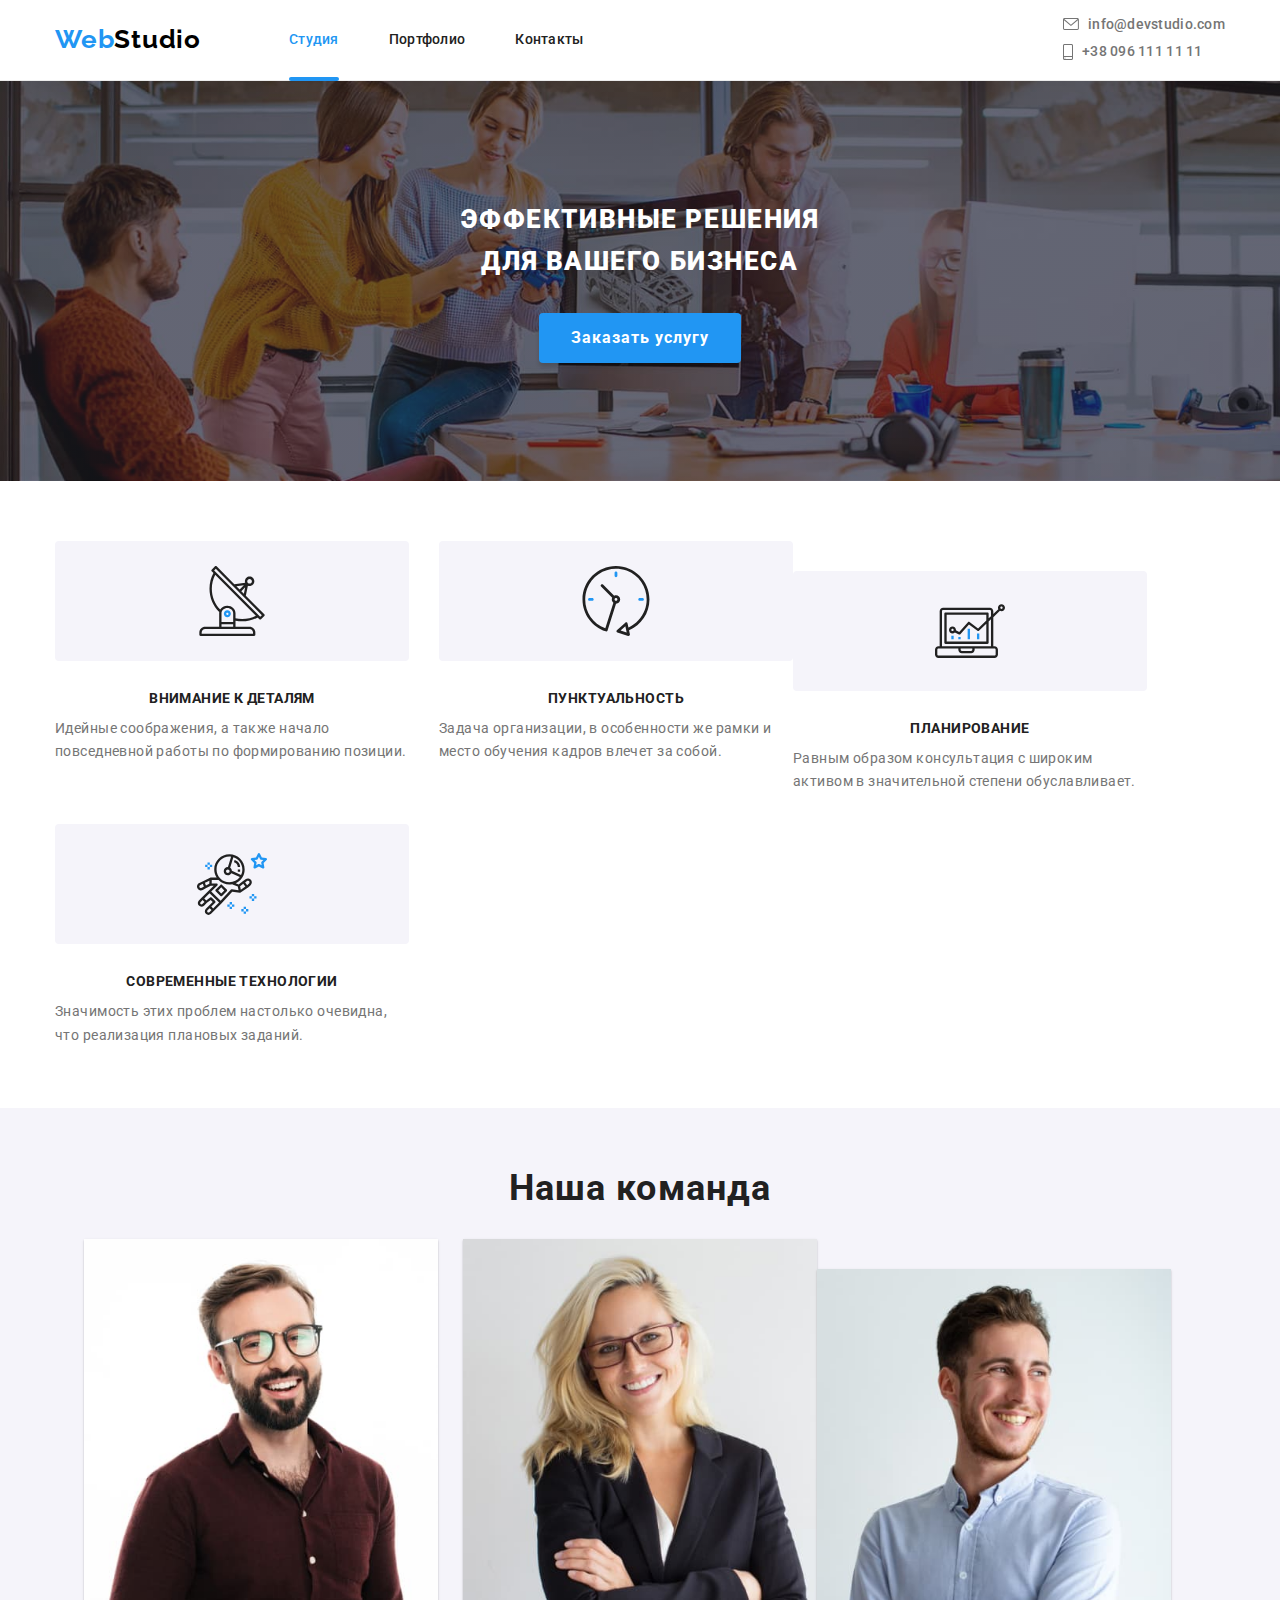
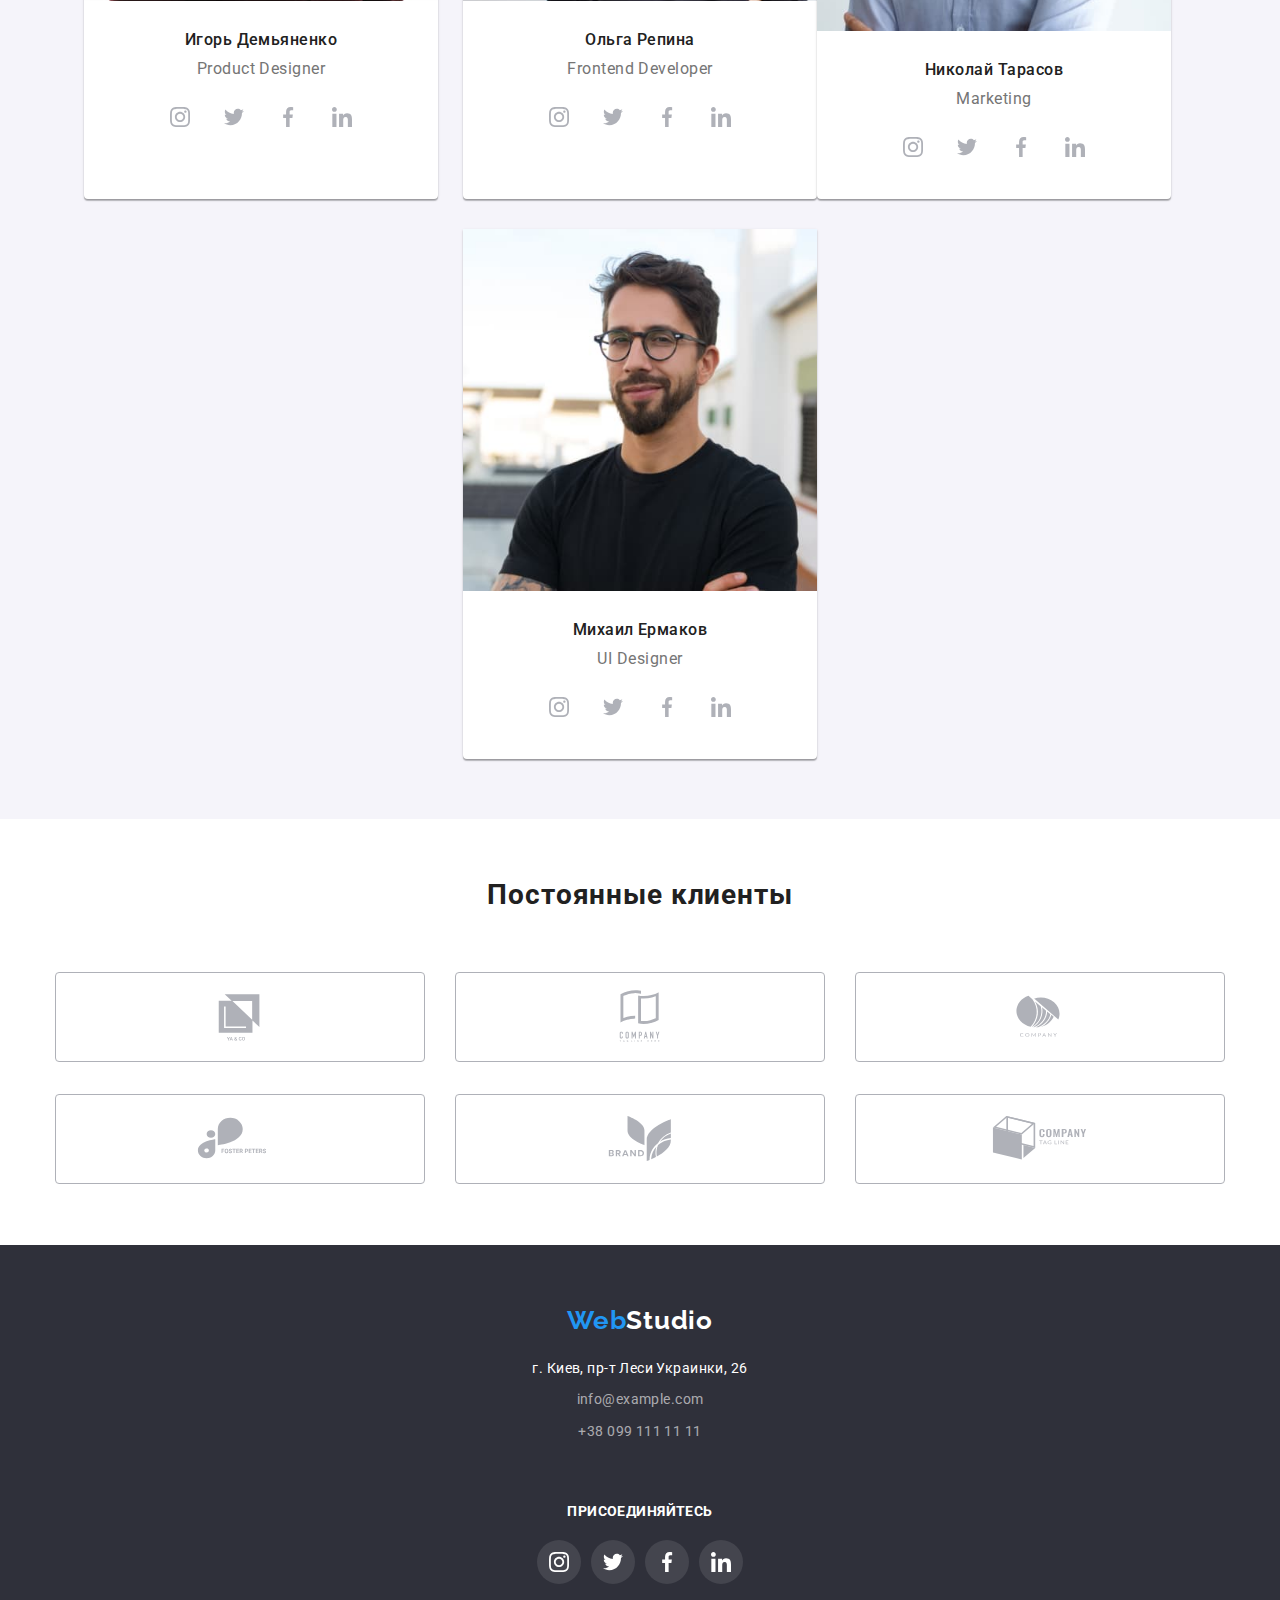
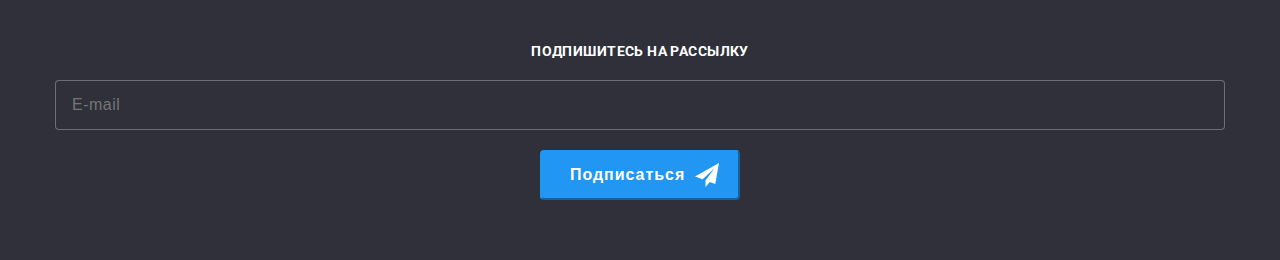
==== commit 3c0b5ede: "1" ====
--- a/index.html
+++ b/index.html
@@ -64,6 +64,9 @@
             </ul>
         </div>
             <nav class="navigation" >
+                <a href="./index.html" class="logo link">
+                    <span class="logo__web">Web</span>Studio
+                </a>
                 <ul class="navigation__list list">
                     <li class="navigation__content"><a class="navigation__link navigation__link--studio link"
                             href="./index.html">Студия</a></li>
@@ -203,13 +206,13 @@
             <h2 class="our-job__title">Чем мы занимаемся</h2>
             <ul class="our-job__list list">
                 <li class="our-job__content">
-                    <img src="./images/box1.jpg" alt="Десктопные приложения" width="370"><div class="our-job_lettering">Десктопные приложения</div>
+                    <img src="./images/job/box1.jpg" alt="Десктопные приложения" width="370"><div class="our-job_lettering">Десктопные приложения</div>
                 </li>
                 <li class="our-job__content">
-                    <img src="./images/box2.jpg" alt="Мобильные приложения" width="370"><div class="our-job_lettering">Мобильные приложения</div>
+                    <img src="./images/job/box2.jpg" alt="Мобильные приложения" width="370"><div class="our-job_lettering">Мобильные приложения</div>
                 </li>
                 <li class="our-job__content">
-                    <img src="./images/box3.jpg" alt="Дизайнерские решения" width="370"><div class="our-job_lettering">Дизайнерские решения</div>
+                    <img src="./images/job/box3.jpg" alt="Дизайнерские решения" width="370"><div class="our-job_lettering">Дизайнерские решения</div>
                 </li>
             </ul>
        </div>
@@ -220,7 +223,7 @@
             <h2 class="our-team__title">Наша команда</h2>
             <ul class="our-team__list list">             
                 <li class="employee">
-                    <img class="special" src="./images/worker1menu1x.jpg" alt="worker" width="100%" >
+                    <img class="special" srcset="./images/team/worker1menu1x.jpg 1x, ./images/team/worker1menu2x.jpg 2x " src="./images/team/worker1menu1x.jpg" alt="worker" width="100%" >
                     <div class="employee__box">
                     <h3 class="employee__title">Игорь Демьяненко</h3>
                     <p class="employee__position">Product Designer</p>
@@ -249,7 +252,7 @@
                     </div>
                 </li>
                 <li class="employee">
-                    <img src="./images/worker2menu1x.jpg" alt="worker" width="100%">
+                    <img src="./images/team/worker2menu1x.jpg" alt="worker" width="100%">
                     <div class="employee__box">
                     <h3 class="employee__title">Ольга Репина</h3>
                     <p class="employee__position">Frontend Developer</p>
@@ -278,7 +281,7 @@
                     </div>
                 </li>
                 <li class="employee">
-                    <img src="./images/worker3menu1x.jpg" alt="worker" width="100%">
+                    <img src="./images/team/worker3menu1x.jpg" alt="worker" width="100%">
                     <div class="employee__box">
                     <h3 class="employee__title">Николай Тарасов</h3>
                     <p class="employee__position">Marketing</p>
@@ -307,7 +310,7 @@
                     </div>
                 </li>
                 <li class="employee">
-                    <img src="./images/worker4menu1x.jpg" alt="worker" width="100%">
+                    <img src="./images/team/worker4menu1x.jpg" alt="worker" width="100%">
                     <div class="employee__box">
                     <h3 class="employee__title">Михаил Ермаков</h3>
                     <p class="employee__position">UI Designer</p>
--- a/css/main.min.css
+++ b/css/main.min.css
@@ -1,2 +1,2 @@
-:root{--main-font: 'Roboto';--secondary-font: 'Raleway';--main-text-color: #212121;--primyry-text-color: #757575;--secondary-color: #2196f3;--bacnd-color: #ffffff;--logo-color: #000000;--hero-foot-color: #2f303a;--dysine-color: #f5f4fa;--adress-color: rgba(255, 255, 255, 0.6);--categorie-color: #eeeeee;--button-color: #188ce8;--icon-color: #afb1b8}*,*::before,*::after{-webkit-box-sizing:border-box;box-sizing:border-box}.container{width:100%;padding-left:15px;padding-right:15px}@media screen and (min-width: 480px){.container{width:480px;margin:0 auto}}@media screen and (min-width: 768px){.container{width:768px}}@media screen and (min-width: 1200px){.container{width:1200px}}h1,h2,h3,h4,h5,h6,p{margin:0}ul{padding:0;margin:0}img{display:block}body{color:var(--main-text-color);font-family:var(--main-font),sans-serif;font-weight:400;margin:0px;position:relative}.list{list-style-type:none}.link{text-decoration:none;display:block}@media screen and (min-width: 480px){.section{width:100%}}@media screen and (min-width: 768px){.section{width:100%}}@media screen and (min-width: 1200px){.section{width:100%}}.logo{font-family:var(--secondary-font);font-weight:700;font-size:26px;line-height:1.2;letter-spacing:0.03em}.logo--top{display:inline-block;color:var(--logo-color)}.logo--bottom{text-align:center;display:block;color:var(--bacnd-color);margin-bottom:20px}.logo__web{color:var(--secondary-color)}.adress{margin-bottom:60px;font-style:normal}.adress__fact{font-size:14px;letter-spacing:0.03em;line-height:1.7;color:var(--bacnd-color);-webkit-transition:color 250ms cubic-bezier(0.4, 0, 0.2, 1);transition:color 250ms cubic-bezier(0.4, 0, 0.2, 1)}.adress__fact:hover{color:var(--secondary-color)}.adress__fact:focus{color:var(--secondary-color)}.adress__secondary{font-size:14px;line-height:1.7;letter-spacing:0.03em;color:var(--adress-color);-webkit-transition:color 250ms cubic-bezier(0.4, 0, 0.2, 1);transition:color 250ms cubic-bezier(0.4, 0, 0.2, 1)}.adress__secondary:focus{color:var(--secondary-color)}.adress__secondary:hover{color:var(--secondary-color)}.adress__content{margin-bottom:8px;text-align:center}.backdrop{position:fixed;top:0;left:0;width:100%;height:100%;background-color:rgba(0,0,0,0.2);-webkit-transition-property:opacity, visibility, -webkit-transform;transition-property:opacity, visibility, -webkit-transform;transition-property:transform, opacity, visibility;transition-property:transform, opacity, visibility, -webkit-transform;-webkit-transition-duration:250ms;transition-duration:250ms;-webkit-transition-timing-function:cubic-bezier(0.4, 0, 0.2, 1);transition-timing-function:cubic-bezier(0.4, 0, 0.2, 1);z-index:10}.backdrop.is-hidden{-webkit-transform:scale(0.7);transform:scale(0.7);opacity:0;pointer-events:none;visibility:hidden}.card__box{position:relative;overflow:hidden}.card__overlay{position:absolute;padding:63px 24px;width:100%;height:100%;background-color:rgba(33,150,243,0.9);top:0;-webkit-transform:translateY(101%);transform:translateY(101%);-webkit-transition:-webkit-transform 250ms cubic-bezier(0.4, 0, 0.2, 1);transition:-webkit-transform 250ms cubic-bezier(0.4, 0, 0.2, 1);transition:transform 250ms cubic-bezier(0.4, 0, 0.2, 1);transition:transform 250ms cubic-bezier(0.4, 0, 0.2, 1), -webkit-transform 250ms cubic-bezier(0.4, 0, 0.2, 1)}.card__text{font-size:18px;line-height:1.55;letter-spacing:0.03em;color:var(--bacnd-color)}.card{margin-right:30px;margin-bottom:30px;width:370px}.card:nth-last-child(-n+3){margin-bottom:0px}.card:nth-child(3n){margin-right:0px}.card__description{border:1px solid var(--categorie-color);border-top:none;padding:20px 24px}.card__titles{font-weight:700;font-size:18px;line-height:2;color:var(--main-text-color);margin-bottom:4px}.card__specification{font-size:16px;line-height:1.87;letter-spacing:0.03em;color:var(--primyry-text-color)}.card__link{-webkit-transition:-webkit-box-shadow 250ms cubic-bezier(0.4, 0, 0.2, 1);transition:-webkit-box-shadow 250ms cubic-bezier(0.4, 0, 0.2, 1);transition:box-shadow 250ms cubic-bezier(0.4, 0, 0.2, 1);transition:box-shadow 250ms cubic-bezier(0.4, 0, 0.2, 1), -webkit-box-shadow 250ms cubic-bezier(0.4, 0, 0.2, 1)}.card__link:hover,.card__link:focus{-webkit-box-shadow:0px 1px 1px rgba(0,0,0,0.12),0px 4px 4px rgba(0,0,0,0.06),1px 4px 6px rgba(0,0,0,0.16);box-shadow:0px 1px 1px rgba(0,0,0,0.12),0px 4px 4px rgba(0,0,0,0.06),1px 4px 6px rgba(0,0,0,0.16)}.card__link:hover .card__box .card__overlay,.card__link:focus .card__box .card__overlay{-webkit-transform:translateY(0%);transform:translateY(0%)}.card__link:hover .card__box .card__overlay,.card__link:focus .card__box .card__overlay{-webkit-transform:translateY(0%);transform:translateY(0%)}.categories__butns{cursor:pointer;background-color:var(--dysine-color);border:none;border-radius:4px;font-family:var(--main-font);font-weight:500;font-size:16px;line-height:1.6;text-align:center;letter-spacing:0.03em;padding:6px 22px;min-width:73px;-webkit-transition:background-color 250ms cubic-bezier(0.4, 0, 0.2, 1),color 2500ms cubic-bezier(0.4, 0, 0.2, 1),-webkit-box-shadow 250ms cubic-bezier(0.4, 0, 0.2, 1);transition:background-color 250ms cubic-bezier(0.4, 0, 0.2, 1),color 2500ms cubic-bezier(0.4, 0, 0.2, 1),-webkit-box-shadow 250ms cubic-bezier(0.4, 0, 0.2, 1);transition:box-shadow 250ms cubic-bezier(0.4, 0, 0.2, 1),background-color 250ms cubic-bezier(0.4, 0, 0.2, 1),color 2500ms cubic-bezier(0.4, 0, 0.2, 1);transition:box-shadow 250ms cubic-bezier(0.4, 0, 0.2, 1),background-color 250ms cubic-bezier(0.4, 0, 0.2, 1),color 2500ms cubic-bezier(0.4, 0, 0.2, 1),-webkit-box-shadow 250ms cubic-bezier(0.4, 0, 0.2, 1)}.categories__butns:hover{background-color:var(--secondary-color);color:var(--bacnd-color);-webkit-box-shadow:0px 3px 1px rgba(0,0,0,0.1),0px 1px 2px rgba(0,0,0,0.08),0px 2px 2px rgba(0,0,0,0.12);box-shadow:0px 3px 1px rgba(0,0,0,0.1),0px 1px 2px rgba(0,0,0,0.08),0px 2px 2px rgba(0,0,0,0.12)}.categories__butns:focus{background-color:var(--secondary-color);color:var(--bacnd-color);-webkit-box-shadow:0px 3px 1px rgba(0,0,0,0.1),0px 1px 2px rgba(0,0,0,0.08),0px 2px 2px rgba(0,0,0,0.12);box-shadow:0px 3px 1px rgba(0,0,0,0.1),0px 1px 2px rgba(0,0,0,0.08),0px 2px 2px rgba(0,0,0,0.12)}.categories__list{display:-webkit-box;display:-ms-flexbox;display:flex;-webkit-box-pack:center;-ms-flex-pack:center;justify-content:center;margin-bottom:50px}.categories__content:not(:last-child){margin-right:8px}.categories__cards{display:-webkit-box;display:-ms-flexbox;display:flex;-ms-flex-wrap:wrap;flex-wrap:wrap}.close-button{cursor:pointer;position:absolute;top:8px;right:8px;width:30px;height:30px;background-color:var(--bacnd-color);border:1px solid rgba(0,0,0,0.1);border-radius:50%}.close-button:focus .close-button__icon,.close-button:hover .close-button__icon{fill:var(--button-color)}.close-button__icon{position:absolute;top:50%;left:50%;-webkit-transform:translate(-50%, -50%);transform:translate(-50%, -50%);fill:var(--logo-color)}.contacts__link{display:-webkit-inline-box;display:-ms-inline-flexbox;display:inline-flex;-webkit-box-align:center;-ms-flex-align:center;align-items:center;font-weight:500;line-height:1.14;letter-spacing:0.02em;font-size:14px;color:var(--primyry-text-color);text-decoration:none;padding-top:32px;padding-bottom:32px;-webkit-transition:color 250ms cubic-bezier(0.4, 0, 0.2, 1);transition:color 250ms cubic-bezier(0.4, 0, 0.2, 1)}.contacts__link:hover .contacts__icon,.contacts__link:focus .contacts__icon{fill:var(--secondary-color)}.contacts__link:hover,.contacts__link:focus{color:var(--secondary-color)}.contacts__link:hover .contacts__icon--tel,.contacts__link:focus .contacts__icon--tel{fill:var(--secondary-color)}.contacts__icon{fill:var(--primyry-text-color);display:inline-block;margin-right:9px;-webkit-transition:fill 250ms cubic-bezier(0.4, 0, 0.2, 1);transition:fill 250ms cubic-bezier(0.4, 0, 0.2, 1)}.contacts__icon--mail{width:16px;height:12px}.contacts__icon--tel{width:10px;height:16px}.contacts{display:-webkit-box;display:-ms-flexbox;display:flex;-webkit-box-align:center;-ms-flex-align:center;align-items:center;margin-left:auto}.contacts__content:not(:last-child){margin-right:50px}.employee__networks{max-width:206px;display:-webkit-box;display:-ms-flexbox;display:flex;-webkit-box-align:center;-ms-flex-align:center;align-items:center;-webkit-box-pack:justify;-ms-flex-pack:justify;justify-content:space-between;margin-left:auto;margin-right:auto}.employee__icon{width:20px;height:20px;fill:var(--icon-color);-webkit-transition:fill 250ms cubic-bezier(0.4, 0, 0.2, 1);transition:fill 250ms cubic-bezier(0.4, 0, 0.2, 1)}.employee__link{display:-webkit-box;display:-ms-flexbox;display:flex;-webkit-box-pack:center;-ms-flex-pack:center;justify-content:center;-webkit-box-align:center;-ms-flex-align:center;align-items:center;width:44px;height:44px;background-color:var(--bacnd-color);border-radius:50%;-webkit-transition:background-color 250ms cubic-bezier(0.4, 0, 0.2, 1);transition:background-color 250ms cubic-bezier(0.4, 0, 0.2, 1)}.employee__link:hover,.employee__link:focus{background-color:var(--secondary-color)}.employee__link:hover .employee__icon,.employee__link:focus .employee__icon{fill:var(--bacnd-color)}.employee{background-color:var(--bacnd-color);border-radius:0px 0px 4px 4px;-webkit-box-shadow:0px 1px 3px rgba(0,0,0,0.12),0px 1px 1px rgba(0,0,0,0.14),0px 2px 1px rgba(0,0,0,0.2);box-shadow:0px 1px 3px rgba(0,0,0,0.12),0px 1px 1px rgba(0,0,0,0.14),0px 2px 1px rgba(0,0,0,0.2);width:100%}.employee:not(:last-child){margin-bottom:30px}.employee__box{padding:30px 32px}.employee__title{font-weight:500;line-height:1.18;text-align:center;letter-spacing:0.03em;font-size:16px;margin-bottom:10px}.employee__position{font-size:16px;line-height:1.18;text-align:center;letter-spacing:0.03em;color:var(--primyry-text-color);margin-bottom:16px}.hero{display:block;background-color:var(--hero-foot-color);background-image:-webkit-gradient(linear, left top, left bottom, from(rgba(47,48,58,0.4)), to(rgba(47,48,58,0.4))),url("../images/HeroMobile1x.jpg");background-image:linear-gradient(to bottom, rgba(47,48,58,0.4), rgba(47,48,58,0.4)),url("../images/HeroMobile1x.jpg");background-repeat:no-repeat;background-position:center;padding-top:118px;padding-bottom:118px;background-size:cover}.hero__title{font-weight:900;font-size:26px;line-height:1.61;max-width:360px;letter-spacing:0.06em;text-transform:uppercase;color:var(--bacnd-color);text-align:center;margin:0 auto 30px auto}.hero__button{display:block;font-family:var(--main-font);cursor:pointer;background:var(--secondary-color);-webkit-box-shadow:0px 4px 4px rgba(0,0,0,0.15);box-shadow:0px 4px 4px rgba(0,0,0,0.15);border-radius:4px;border:none;min-width:200px;padding:10px 32px;font-weight:700;font-size:16px;line-height:1.87;-webkit-box-align:center;-ms-flex-align:center;align-items:center;letter-spacing:0.06em;margin-left:auto;margin-right:auto;color:var(--bacnd-color);-webkit-transition:background-color 250ms cubic-bezier(0.4, 0, 0.2, 1);transition:background-color 250ms cubic-bezier(0.4, 0, 0.2, 1)}.hero__button:hover{background-color:var(--button-color)}.hero__button:focus{background-color:var(--button-color)}.mailing__title{text-align:center;font-weight:700;margin-bottom:20px;font-size:14px;line-height:1.14;letter-spacing:0.03em;text-transform:uppercase;color:var(--bacnd-color)}.mailing__input{font-size:16px;line-height:1.25;letter-spacing:0.03em;padding-left:16px;color:var(--bacnd-color);display:-webkit-box;display:-ms-flexbox;display:flex;-webkit-box-align:center;-ms-flex-align:center;align-items:center;height:50px;width:100%;background-color:var(--hero-foot-color);border:1px solid rgba(255,255,255,0.3);border-radius:4px;-webkit-transition:border-color 250ms cubic-bezier(0.4, 0, 0.2, 1);transition:border-color 250ms cubic-bezier(0.4, 0, 0.2, 1);outline:none}.mailing__input:focus,.mailing__input:hover{border-color:var(--secondary-color)}.mailing__button{margin-top:20px;margin-left:auto;margin-right:auto;display:-webkit-box;display:-ms-flexbox;display:flex;-webkit-box-align:center;-ms-flex-align:center;align-items:center;font-weight:700;font-size:16px;line-height:1.87;letter-spacing:0.06em;color:var(--bacnd-color);cursor:pointer;width:200px;height:50px;padding-left:28px;background-color:var(--secondary-color);border-radius:4px;border-color:var(--secondary-color);-webkit-transition:background-color 250ms cubic-bezier(0.4, 0, 0.2, 1);transition:background-color 250ms cubic-bezier(0.4, 0, 0.2, 1)}.mailing__button:focus,.mailing__button:hover{background-color:var(--button-color)}.mailing_icon{margin-left:10px}.modal{padding:40px;position:absolute;width:528px;height:581px;background-color:var(--bacnd-color);top:50%;left:50%;-webkit-transform:translate(-50%, -50%);transform:translate(-50%, -50%);-webkit-box-shadow:0px 1px 3px rgba(0,0,0,0.12),0px 1px 1px rgba(0,0,0,0.14),0px 2px 1px rgba(0,0,0,0.2);box-shadow:0px 1px 3px rgba(0,0,0,0.12),0px 1px 1px rgba(0,0,0,0.14),0px 2px 1px rgba(0,0,0,0.2);border-radius:4px}.modal__recomend{display:block;margin-bottom:12px;font-weight:700;font-size:20px;line-height:1.15;text-align:center;letter-spacing:0.03em;color:var(--main-text-color)}.modal__label{position:relative;display:-webkit-box;display:-ms-flexbox;display:flex;-webkit-box-orient:vertical;-webkit-box-direction:normal;-ms-flex-direction:column;flex-direction:column;margin-bottom:10px;text-align:left;font-size:12px;line-height:1.16;letter-spacing:0.01em;color:var(--primyry-text-color)}.modal__input{padding-left:38px;z-index:1;width:448px;height:40px;border:1px solid rgba(33,33,33,0.2);-webkit-box-sizing:border-box;box-sizing:border-box;border-radius:4px;background-color:var(--bacnd-color);outline:none;margin-top:4px;-webkit-transition:border-color 250ms cubic-bezier(0.4, 0, 0.2, 1);transition:border-color 250ms cubic-bezier(0.4, 0, 0.2, 1)}.modal__textarea{width:448px;height:138px;outline:none;border:1px solid rgba(33,33,33,0.2);-webkit-box-sizing:border-box;box-sizing:border-box;border-radius:4px;resize:none;padding:12px 16px;margin-top:4px;-webkit-transition:border-color 250ms cubic-bezier(0.4, 0, 0.2, 1);transition:border-color 250ms cubic-bezier(0.4, 0, 0.2, 1)}.modal__textarea:focus{outline:none;border-color:var(--secondary-color)}.modal__agree{position:relative;padding-left:20px;display:block;font-size:14px;line-height:1.7;letter-spacing:0.03em;color:#757575}.modal__check-area{display:block;position:absolute;width:16px;height:15px;background-color:var(--bacnd-color);border:2px solid var(--main-text-color);border-radius:2px;top:50%;left:20px;-webkit-transform:translate(-50%, -50%);transform:translate(-50%, -50%);cursor:pointer;-webkit-transition:border-color 250ms cubic-bezier(0.4, 0, 0.2, 1),background-image 250ms cubic-bezier(0.4, 0, 0.2, 1);transition:border-color 250ms cubic-bezier(0.4, 0, 0.2, 1),background-image 250ms cubic-bezier(0.4, 0, 0.2, 1)}.modal__checkbox:checked+.modal__check-area{background-image:url(../images/check.svg);background-color:var(--secondary-color);border-color:var(--secondary-color);background-repeat:no-repeat;background-size:contain;border:none}.modal__checkbox:focus+.modal__check-area{border-color:var(--secondary-color);outline:none}.modal__link{color:#2196f3}.modal__textarea::-webkit-input-placeholder{font-size:12px;line-height:14px;letter-spacing:0.01em;color:rgba(117,117,117,0.5)}.modal__textarea:-ms-input-placeholder{font-size:12px;line-height:14px;letter-spacing:0.01em;color:rgba(117,117,117,0.5)}.modal__textarea::-ms-input-placeholder{font-size:12px;line-height:14px;letter-spacing:0.01em;color:rgba(117,117,117,0.5)}.modal__textarea::placeholder{font-size:12px;line-height:14px;letter-spacing:0.01em;color:rgba(117,117,117,0.5)}.modal__button{margin-top:30px;font-weight:700;font-size:16px;line-height:1.88;letter-spacing:0.06em;color:var(--bacnd-color);cursor:pointer;width:200px;height:50px;background-color:#2196f3;border-radius:4px;border-color:var(--secondary-color);-webkit-transition:background-color 250ms cubic-bezier(0.4, 0, 0.2, 1),-webkit-box-shadow 250ms cubic-bezier(0.4, 0, 0.2, 1);transition:background-color 250ms cubic-bezier(0.4, 0, 0.2, 1),-webkit-box-shadow 250ms cubic-bezier(0.4, 0, 0.2, 1);transition:background-color 250ms cubic-bezier(0.4, 0, 0.2, 1),box-shadow 250ms cubic-bezier(0.4, 0, 0.2, 1);transition:background-color 250ms cubic-bezier(0.4, 0, 0.2, 1),box-shadow 250ms cubic-bezier(0.4, 0, 0.2, 1),-webkit-box-shadow 250ms cubic-bezier(0.4, 0, 0.2, 1)}.modal__button:focus,.modal__button:hover{-webkit-box-shadow:0px 4px 4px rgba(0,0,0,0.15);box-shadow:0px 4px 4px rgba(0,0,0,0.15);background-color:var(--button-color)}.modal__icon{position:absolute;z-index:2;bottom:14px;left:15px;fill:var(--main-text-color);-webkit-transition:fill 250ms cubic-bezier(0.4, 0, 0.2, 1);transition:fill 250ms cubic-bezier(0.4, 0, 0.2, 1)}.modal__input:focus{border-color:var(--secondary-color);outline:none}.modal__input:focus+.modal__icon{fill:var(--secondary-color)}.navigation{display:none;background-color:var(--bacnd-color)}.navigation.is-open{display:block}.navigation__list{-webkit-box-align:center;-ms-flex-align:center;align-items:center}.navigation__content:not(:last-child){margin-right:50px}.navigation__link.navigation__link--studio{color:var(--secondary-color)}.navigation__link.navigation__link--portfolio{color:var(--secondary-color)}.navigation__link{position:relative;font-weight:500;font-size:40px;line-height:1.17;letter-spacing:0.02em;color:var(--main-text-color);text-decoration:none;padding-top:32px;padding-bottom:32px;-webkit-transition:color 250ms cubic-bezier(0.4, 0, 0.2, 1);transition:color 250ms cubic-bezier(0.4, 0, 0.2, 1)}.navigation__link:hover{color:var(--secondary-color)}.navigation__link:focus{color:var(--secondary-color)}.navigation__link.navigation__link--studio::after{position:absolute;bottom:-1px;content:'';display:block;width:100%;height:4px;border-radius:2px;background-color:var(--secondary-color)}.navigation__link.navigation__link--studio::after.navigation__link--portfolio::after{position:absolute;bottom:-1px;content:'';display:block;width:100%;height:4px;border-radius:2px;background-color:var(--secondary-color)}.networks__title{text-align:center;font-weight:700;margin-bottom:20px;font-size:14px;line-height:1.14;letter-spacing:0.03em;text-transform:uppercase;color:var(--bacnd-color)}.networks{margin-bottom:60px}.networks__list{display:-webkit-box;display:-ms-flexbox;display:flex;-webkit-box-pack:center;-ms-flex-pack:center;justify-content:center;-webkit-box-align:center;-ms-flex-align:center;align-items:center}.networks__icon{width:20px;height:20px;fill:var(--bacnd-color)}.networks__content:not(:last-child){margin-right:10px}.networks__link{display:-webkit-box;display:-ms-flexbox;display:flex;-webkit-box-pack:center;-ms-flex-pack:center;justify-content:center;-webkit-box-align:center;-ms-flex-align:center;align-items:center;width:44px;height:44px;background-color:rgba(255,255,255,0.1);border-radius:50%;-webkit-transition:background-color 250ms cubic-bezier(0.4, 0, 0.2, 1);transition:background-color 250ms cubic-bezier(0.4, 0, 0.2, 1)}.networks__link:focus,.networks__link:hover{background-color:var(--secondary-color)}.our-clients{padding-top:60px;padding-bottom:60px}.our-clients__title{font-weight:700;font-size:28px;line-height:1.17;text-align:center;letter-spacing:0.03em;margin-bottom:30px}.clients{display:-webkit-box;display:-ms-flexbox;display:flex;-webkit-box-align:center;-ms-flex-align:center;align-items:center;-ms-flex-wrap:wrap;flex-wrap:wrap;margin-left:-30px}.clients__content{display:-webkit-box;display:-ms-flexbox;display:flex;-webkit-box-align:center;-ms-flex-align:center;align-items:center;-webkit-box-pack:center;-ms-flex-pack:center;justify-content:center;-ms-flex-preferred-size:calc(100% / 2 - 30px);flex-basis:calc(100% / 2 - 30px);margin-left:30px;margin-top:30px;height:92px}.clients__icon{fill:var(--icon-color);-webkit-transition:fill 250ms cubic-bezier(0.4, 0, 0.2, 1);transition:fill 250ms cubic-bezier(0.4, 0, 0.2, 1)}.clients__link{background-color:var(--bacnd-color);display:-webkit-inline-box;display:-ms-inline-flexbox;display:inline-flex;-webkit-box-pack:center;-ms-flex-pack:center;justify-content:center;-webkit-box-align:center;-ms-flex-align:center;align-items:center;width:100%;height:90px;border:1px solid var(--icon-color);border-radius:4px;-webkit-transition:border-color 250ms cubic-bezier(0.4, 0, 0.2, 1);transition:border-color 250ms cubic-bezier(0.4, 0, 0.2, 1)}.clients__link:hover .clients__icon,.clients__link:focus .clients__icon{fill:var(--secondary-color)}.clients__link:hover,.clients__link:focus{border-color:var(--secondary-color)}.our-job.section{display:none;padding-top:0px}.our-job__title{font-weight:700;line-height:1.16;text-align:center;letter-spacing:0.03em;font-size:36px;margin-bottom:50px}.our-job__content{position:relative;width:370px}.our-job__content:not(:last-child){margin-right:30px}.our-job_lettering{position:absolute;bottom:0;padding-top:27px;padding-bottom:27px;width:100%;font-weight:700;font-size:14px;line-height:1.14;text-align:center;letter-spacing:0.03em;text-transform:uppercase;color:var(--bacnd-color);background-color:rgba(47,48,58,0.8)}.our-team{padding-bottom:60px;padding-top:60px;background-color:var(--dysine-color)}.our-team__title{font-weight:700;line-height:1.16;text-align:center;letter-spacing:0.03em;font-size:36px;margin-bottom:30px}.footer{background-color:var(--hero-foot-color);padding-top:60px;padding-bottom:60px}.header{border-bottom:1px solid #ececec}.header .container{-webkit-box-align:center;-ms-flex-align:center;align-items:center;padding-top:15px;padding-bottom:15px}.header__button{width:30px;height:30px;border:none;background-color:transparent;margin-left:auto;margin-top:4px}.header__button .header__close{display:none}.header__button.is-open .header__menu{display:none}.header__button.is-open .header__close{display:block}.header__nav{display:-webkit-box;display:-ms-flexbox;display:flex;-webkit-box-align:center;-ms-flex-align:center;align-items:center}.services__picture{display:-webkit-box;display:-ms-flexbox;display:flex;-webkit-box-pack:center;-ms-flex-pack:center;justify-content:center;-webkit-box-align:center;-ms-flex-align:center;align-items:center;margin-bottom:30px;height:120px;background-color:var(--dysine-color);border-radius:4px}.services__icon{width:70px;height:70px}.services{-webkit-box-align:center;-ms-flex-align:center;align-items:center;padding:60px 15px}.services__content{width:100%}.services__content:not(:first-child){margin-top:30px}.services__titles{font-weight:700;font-size:14px;line-height:1.14;letter-spacing:0.03em;text-align:center;text-transform:uppercase;margin-bottom:10px}.services__description{font-size:14px;line-height:1.7;letter-spacing:0.03em;color:var(--primyry-text-color)}.visually-hidden{position:absolute;width:1px;height:1px;margin:-1px;border:0;padding:0;white-space:nowrap;-webkit-clip-path:inset(100%);clip-path:inset(100%);clip:rect(0 0 0 0);overflow:hidden}.navigation-mob__button{width:20px;height:20px;background-color:transparent;border:none;position:absolute;top:25px;right:35px}.navigation-mob{width:100%;top:0;left:0;display:none;position:fixed;background-color:var(--bacnd-color);padding:48px 40px}.navigation-mob.is-open{display:block}.navigation-mob__list{-webkit-box-align:center;-ms-flex-align:center;align-items:center}.navigation-mob__content:not(:last-child){margin-bottom:32px}.navigation-mob__link.navigation-mob__link--studio{color:var(--secondary-color)}.navigation-mob__link.navigation-mob__link--portfolio{color:var(--secondary-color)}.navigation-mob__link{position:relative;font-weight:500;font-size:40px;line-height:1.17;letter-spacing:0.02em;color:var(--main-text-color);text-decoration:none;-webkit-transition:color 250ms cubic-bezier(0.4, 0, 0.2, 1);transition:color 250ms cubic-bezier(0.4, 0, 0.2, 1)}.contacts-mob__link--tel{font-weight:500;font-size:34px;line-height:1.176;letter-spacing:0.02em;color:var(--secondary-color)}@media screen and (max-width: 380px){.contacts-mob__link--tel{font-size:25px}}.contacts-mob__link--mail{font-weight:500;font-size:24px;line-height:1.166;letter-spacing:0.02em;color:#757575}.contacts-mob__content:not(:last-child){margin-top:302px;margin-bottom:32px}.networks-mob{margin-top:64px;display:-webkit-box;display:-ms-flexbox;display:flex;-ms-flex-wrap:wrap;flex-wrap:wrap;-webkit-box-align:center;-ms-flex-align:center;align-items:center}.networks-mob__link{font-weight:500;font-size:18px;line-height:1.2222;letter-spacing:0.02em;color:#2196f3}.networks-mob__content:not(:last-child){border-right:1px solid rgba(33,33,33,0.2);padding-right:10px}@media screen and (max-width: 440px){.networks-mob__content:not(:last-child){padding-right:0px}}.networks-mob__content:not(:first-child){padding-left:10px}@media screen and (max-width: 440px){.networks-mob__content:not(:first-child){padding-left:0px}}
+:root{--main-font: 'Roboto';--secondary-font: 'Raleway';--main-text-color: #212121;--primyry-text-color: #757575;--secondary-color: #2196f3;--bacnd-color: #ffffff;--logo-color: #000000;--hero-foot-color: #2f303a;--dysine-color: #f5f4fa;--adress-color: rgba(255, 255, 255, 0.6);--categorie-color: #eeeeee;--button-color: #188ce8;--icon-color: #afb1b8}*,*::before,*::after{-webkit-box-sizing:border-box;box-sizing:border-box}.container{width:100%;padding-left:15px;padding-right:15px}@media screen and (min-width: 480px){.container{width:480px;margin:0 auto}}@media screen and (min-width: 768px){.container{width:768px}}@media screen and (min-width: 1200px){.container{width:1200px}}h1,h2,h3,h4,h5,h6,p{margin:0}ul{padding:0;margin:0}img{display:block}body{color:var(--main-text-color);font-family:var(--main-font),sans-serif;font-weight:400;margin:0px;position:relative}.list{list-style-type:none}.link{text-decoration:none;display:block}@media screen and (min-width: 480px){.section{width:100%}}@media screen and (min-width: 768px){.section{width:100%}}@media screen and (min-width: 1200px){.section{width:100%}}.logo{font-family:var(--secondary-font);font-weight:700;font-size:26px;line-height:1.2;letter-spacing:0.03em}.logo--top{display:inline-block;color:var(--logo-color)}@media screen and (min-width: 768px){.logo--top{display:none}}.logo--bottom{text-align:center;display:block;color:var(--bacnd-color);margin-bottom:20px}.logo__web{color:var(--secondary-color)}.navigation .logo{color:var(--logo-color)}.adress{margin-bottom:60px;font-style:normal}.adress__fact{font-size:14px;letter-spacing:0.03em;line-height:1.7;color:var(--bacnd-color);-webkit-transition:color 250ms cubic-bezier(0.4, 0, 0.2, 1);transition:color 250ms cubic-bezier(0.4, 0, 0.2, 1)}.adress__fact:hover{color:var(--secondary-color)}.adress__fact:focus{color:var(--secondary-color)}.adress__secondary{font-size:14px;line-height:1.7;letter-spacing:0.03em;color:var(--adress-color);-webkit-transition:color 250ms cubic-bezier(0.4, 0, 0.2, 1);transition:color 250ms cubic-bezier(0.4, 0, 0.2, 1)}.adress__secondary:focus{color:var(--secondary-color)}.adress__secondary:hover{color:var(--secondary-color)}.adress__content{margin-bottom:8px;text-align:center}.backdrop{position:fixed;top:0;left:0;width:100%;height:100%;background-color:rgba(0,0,0,0.2);-webkit-transition-property:opacity, visibility, -webkit-transform;transition-property:opacity, visibility, -webkit-transform;transition-property:transform, opacity, visibility;transition-property:transform, opacity, visibility, -webkit-transform;-webkit-transition-duration:250ms;transition-duration:250ms;-webkit-transition-timing-function:cubic-bezier(0.4, 0, 0.2, 1);transition-timing-function:cubic-bezier(0.4, 0, 0.2, 1);z-index:10}.backdrop.is-hidden{-webkit-transform:scale(0.7);transform:scale(0.7);opacity:0;pointer-events:none;visibility:hidden}.card__box{position:relative;overflow:hidden}.card__overlay{position:absolute;padding:63px 24px;width:100%;height:100%;background-color:rgba(33,150,243,0.9);top:0;-webkit-transform:translateY(101%);transform:translateY(101%);-webkit-transition:-webkit-transform 250ms cubic-bezier(0.4, 0, 0.2, 1);transition:-webkit-transform 250ms cubic-bezier(0.4, 0, 0.2, 1);transition:transform 250ms cubic-bezier(0.4, 0, 0.2, 1);transition:transform 250ms cubic-bezier(0.4, 0, 0.2, 1), -webkit-transform 250ms cubic-bezier(0.4, 0, 0.2, 1)}.card__text{font-size:18px;line-height:1.55;letter-spacing:0.03em;color:var(--bacnd-color)}.card{margin-bottom:30px;width:100%}.card__description{border:1px solid var(--categorie-color);border-top:none;padding:20px 24px}.card__titles{font-weight:700;font-size:18px;line-height:2;color:var(--main-text-color);margin-bottom:4px}.card__specification{font-size:16px;line-height:1.87;letter-spacing:0.03em;color:var(--primyry-text-color)}.card__link{-webkit-transition:-webkit-box-shadow 250ms cubic-bezier(0.4, 0, 0.2, 1);transition:-webkit-box-shadow 250ms cubic-bezier(0.4, 0, 0.2, 1);transition:box-shadow 250ms cubic-bezier(0.4, 0, 0.2, 1);transition:box-shadow 250ms cubic-bezier(0.4, 0, 0.2, 1), -webkit-box-shadow 250ms cubic-bezier(0.4, 0, 0.2, 1)}.card__link:hover,.card__link:focus{-webkit-box-shadow:0px 1px 1px rgba(0,0,0,0.12),0px 4px 4px rgba(0,0,0,0.06),1px 4px 6px rgba(0,0,0,0.16);box-shadow:0px 1px 1px rgba(0,0,0,0.12),0px 4px 4px rgba(0,0,0,0.06),1px 4px 6px rgba(0,0,0,0.16)}.card__link:hover .card__box .card__overlay,.card__link:focus .card__box .card__overlay{-webkit-transform:translateY(0%);transform:translateY(0%)}.card__link:hover .card__box .card__overlay,.card__link:focus .card__box .card__overlay{-webkit-transform:translateY(0%);transform:translateY(0%)}.categories__butns{cursor:pointer;background-color:var(--dysine-color);border:none;border-radius:4px;font-family:var(--main-font);font-weight:500;font-size:16px;line-height:1.6;text-align:center;letter-spacing:0.03em;padding:6px 22px;min-width:73px;margin-bottom:15px;-webkit-transition:background-color 250ms cubic-bezier(0.4, 0, 0.2, 1),color 2500ms cubic-bezier(0.4, 0, 0.2, 1),-webkit-box-shadow 250ms cubic-bezier(0.4, 0, 0.2, 1);transition:background-color 250ms cubic-bezier(0.4, 0, 0.2, 1),color 2500ms cubic-bezier(0.4, 0, 0.2, 1),-webkit-box-shadow 250ms cubic-bezier(0.4, 0, 0.2, 1);transition:box-shadow 250ms cubic-bezier(0.4, 0, 0.2, 1),background-color 250ms cubic-bezier(0.4, 0, 0.2, 1),color 2500ms cubic-bezier(0.4, 0, 0.2, 1);transition:box-shadow 250ms cubic-bezier(0.4, 0, 0.2, 1),background-color 250ms cubic-bezier(0.4, 0, 0.2, 1),color 2500ms cubic-bezier(0.4, 0, 0.2, 1),-webkit-box-shadow 250ms cubic-bezier(0.4, 0, 0.2, 1)}.categories__butns:hover{background-color:var(--secondary-color);color:var(--bacnd-color);-webkit-box-shadow:0px 3px 1px rgba(0,0,0,0.1),0px 1px 2px rgba(0,0,0,0.08),0px 2px 2px rgba(0,0,0,0.12);box-shadow:0px 3px 1px rgba(0,0,0,0.1),0px 1px 2px rgba(0,0,0,0.08),0px 2px 2px rgba(0,0,0,0.12)}.categories__butns:focus{background-color:var(--secondary-color);color:var(--bacnd-color);-webkit-box-shadow:0px 3px 1px rgba(0,0,0,0.1),0px 1px 2px rgba(0,0,0,0.08),0px 2px 2px rgba(0,0,0,0.12);box-shadow:0px 3px 1px rgba(0,0,0,0.1),0px 1px 2px rgba(0,0,0,0.08),0px 2px 2px rgba(0,0,0,0.12)}.categories__list{margin-top:60px;margin-bottom:25px;display:-webkit-box;display:-ms-flexbox;display:flex;-ms-flex-wrap:wrap;flex-wrap:wrap;-webkit-box-pack:first baseline;-ms-flex-pack:first baseline;justify-content:first baseline}.categories__content:not(:last-child){margin-right:8px}.categories__cards{margin-bottom:60px}.close-button{cursor:pointer;position:absolute;top:8px;right:8px;width:30px;height:30px;background-color:var(--bacnd-color);border:1px solid rgba(0,0,0,0.1);border-radius:50%}.close-button:focus .close-button__icon,.close-button:hover .close-button__icon{fill:var(--button-color)}.close-button__icon{position:absolute;top:50%;left:50%;-webkit-transform:translate(-50%, -50%);transform:translate(-50%, -50%);fill:var(--logo-color)}.contacts__link{display:-webkit-inline-box;display:-ms-inline-flexbox;display:inline-flex;-webkit-box-align:center;-ms-flex-align:center;align-items:center;font-weight:500;line-height:1.14;letter-spacing:0.02em;font-size:14px;color:var(--primyry-text-color);text-decoration:none;-webkit-transition:color 250ms cubic-bezier(0.4, 0, 0.2, 1);transition:color 250ms cubic-bezier(0.4, 0, 0.2, 1)}.contacts__link:hover .contacts__icon,.contacts__link:focus .contacts__icon{fill:var(--secondary-color)}.contacts__link:hover,.contacts__link:focus{color:var(--secondary-color)}.contacts__link:hover .contacts__icon--tel,.contacts__link:focus .contacts__icon--tel{fill:var(--secondary-color)}.contacts__icon{fill:var(--primyry-text-color);display:inline-block;margin-right:9px;-webkit-transition:fill 250ms cubic-bezier(0.4, 0, 0.2, 1);transition:fill 250ms cubic-bezier(0.4, 0, 0.2, 1)}.contacts__icon--mail{width:16px;height:12px}.contacts__icon--tel{width:10px;height:16px}.contacts{display:block;margin-left:auto}.contacts__content:last-child{margin-top:10px}.employee__networks{max-width:206px;display:-webkit-box;display:-ms-flexbox;display:flex;-webkit-box-align:center;-ms-flex-align:center;align-items:center;-webkit-box-pack:justify;-ms-flex-pack:justify;justify-content:space-between;margin-left:auto;margin-right:auto}.employee__icon{width:20px;height:20px;fill:var(--icon-color);-webkit-transition:fill 250ms cubic-bezier(0.4, 0, 0.2, 1);transition:fill 250ms cubic-bezier(0.4, 0, 0.2, 1)}.employee__link{display:-webkit-box;display:-ms-flexbox;display:flex;-webkit-box-pack:center;-ms-flex-pack:center;justify-content:center;-webkit-box-align:center;-ms-flex-align:center;align-items:center;width:44px;height:44px;background-color:var(--bacnd-color);border-radius:50%;-webkit-transition:background-color 250ms cubic-bezier(0.4, 0, 0.2, 1);transition:background-color 250ms cubic-bezier(0.4, 0, 0.2, 1)}.employee__link:hover,.employee__link:focus{background-color:var(--secondary-color)}.employee__link:hover .employee__icon,.employee__link:focus .employee__icon{fill:var(--bacnd-color)}.employee{background-color:var(--bacnd-color);border-radius:0px 0px 4px 4px;-webkit-box-shadow:0px 1px 3px rgba(0,0,0,0.12),0px 1px 1px rgba(0,0,0,0.14),0px 2px 1px rgba(0,0,0,0.2);box-shadow:0px 1px 3px rgba(0,0,0,0.12),0px 1px 1px rgba(0,0,0,0.14),0px 2px 1px rgba(0,0,0,0.2);width:100%}@media screen and (min-width: 768px){.employee{width:354px}}@media screen and (max-width: 767px){.employee:not(:last-child){margin-bottom:30px}}@media screen and (min-width: 768px){.employee:nth-last-child(2n){margin-right:25px}}@media screen and (min-width: 768px){.employee:nth-last-child(-n+2){margin-top:30px}}.employee__box{padding:30px 32px}.employee__title{font-weight:500;line-height:1.18;text-align:center;letter-spacing:0.03em;font-size:16px;margin-bottom:10px}.employee__position{font-size:16px;line-height:1.18;text-align:center;letter-spacing:0.03em;color:var(--primyry-text-color);margin-bottom:16px}.hero{display:block;background-color:var(--hero-foot-color);background-image:-webkit-gradient(linear, left top, left bottom, from(rgba(47,48,58,0.4)), to(rgba(47,48,58,0.4))),url("../images/hero/HeroMobile1x.jpg");background-image:linear-gradient(to bottom, rgba(47,48,58,0.4), rgba(47,48,58,0.4)),url("../images/hero/HeroMobile1x.jpg");background-repeat:no-repeat;background-position:center;padding-top:118px;padding-bottom:118px;background-size:cover}@media screen and (min-width: 768px){.hero{background-image:-webkit-gradient(linear, left top, left bottom, from(rgba(47,48,58,0.4)), to(rgba(47,48,58,0.4))),url("../images/hero/HeroTablet1x.jpg");background-image:linear-gradient(to bottom, rgba(47,48,58,0.4), rgba(47,48,58,0.4)),url("../images/hero/HeroTablet1x.jpg")}}@media screen and (min-width: 1200px){.hero{background-image:-webkit-gradient(linear, left top, left bottom, from(rgba(47,48,58,0.4)), to(rgba(47,48,58,0.4))),url("../images/hero/background.jpg");background-image:linear-gradient(to bottom, rgba(47,48,58,0.4), rgba(47,48,58,0.4)),url("../images/hero/background.jpg")}}.hero__title{font-weight:900;font-size:26px;line-height:1.61;max-width:360px;letter-spacing:0.06em;text-transform:uppercase;color:var(--bacnd-color);text-align:center;margin:0 auto 30px auto}.hero__button{display:block;font-family:var(--main-font);cursor:pointer;background:var(--secondary-color);-webkit-box-shadow:0px 4px 4px rgba(0,0,0,0.15);box-shadow:0px 4px 4px rgba(0,0,0,0.15);border-radius:4px;border:none;min-width:200px;padding:10px 32px;font-weight:700;font-size:16px;line-height:1.87;-webkit-box-align:center;-ms-flex-align:center;align-items:center;letter-spacing:0.06em;margin-left:auto;margin-right:auto;color:var(--bacnd-color);-webkit-transition:background-color 250ms cubic-bezier(0.4, 0, 0.2, 1);transition:background-color 250ms cubic-bezier(0.4, 0, 0.2, 1)}.hero__button:hover{background-color:var(--button-color)}.hero__button:focus{background-color:var(--button-color)}.mailing__title{text-align:center;font-weight:700;margin-bottom:20px;font-size:14px;line-height:1.14;letter-spacing:0.03em;text-transform:uppercase;color:var(--bacnd-color)}.mailing__input{font-size:16px;line-height:1.25;letter-spacing:0.03em;padding-left:16px;color:var(--bacnd-color);display:-webkit-box;display:-ms-flexbox;display:flex;-webkit-box-align:center;-ms-flex-align:center;align-items:center;height:50px;width:100%;background-color:var(--hero-foot-color);border:1px solid rgba(255,255,255,0.3);border-radius:4px;-webkit-transition:border-color 250ms cubic-bezier(0.4, 0, 0.2, 1);transition:border-color 250ms cubic-bezier(0.4, 0, 0.2, 1);outline:none}.mailing__input:focus,.mailing__input:hover{border-color:var(--secondary-color)}.mailing__button{margin-top:20px;margin-left:auto;margin-right:auto;display:-webkit-box;display:-ms-flexbox;display:flex;-webkit-box-align:center;-ms-flex-align:center;align-items:center;font-weight:700;font-size:16px;line-height:1.87;letter-spacing:0.06em;color:var(--bacnd-color);cursor:pointer;width:200px;height:50px;padding-left:28px;background-color:var(--secondary-color);border-radius:4px;border-color:var(--secondary-color);-webkit-transition:background-color 250ms cubic-bezier(0.4, 0, 0.2, 1);transition:background-color 250ms cubic-bezier(0.4, 0, 0.2, 1)}.mailing__button:focus,.mailing__button:hover{background-color:var(--button-color)}.mailing_icon{margin-left:10px}.modal{padding:40px;position:absolute;width:450px;height:609px;background-color:var(--bacnd-color);top:50%;left:50%;-webkit-transform:translate(-50%, -50%);transform:translate(-50%, -50%);-webkit-box-shadow:0px 1px 3px rgba(0,0,0,0.12),0px 1px 1px rgba(0,0,0,0.14),0px 2px 1px rgba(0,0,0,0.2);box-shadow:0px 1px 3px rgba(0,0,0,0.12),0px 1px 1px rgba(0,0,0,0.14),0px 2px 1px rgba(0,0,0,0.2);border-radius:4px}@media screen and (max-width: 434px){.modal{width:340px}}.modal__recomend{display:block;margin-bottom:12px;font-weight:700;font-size:20px;line-height:1.15;text-align:center;letter-spacing:0.03em;color:var(--main-text-color)}.modal__label{position:relative;display:-webkit-box;display:-ms-flexbox;display:flex;-webkit-box-orient:vertical;-webkit-box-direction:normal;-ms-flex-direction:column;flex-direction:column;margin-bottom:10px;text-align:left;font-size:12px;line-height:1.16;letter-spacing:0.01em;color:var(--primyry-text-color)}.modal__input{padding-left:38px;z-index:1;width:100%;height:40px;border:1px solid rgba(33,33,33,0.2);-webkit-box-sizing:border-box;box-sizing:border-box;border-radius:4px;background-color:var(--bacnd-color);outline:none;margin-top:4px;-webkit-transition:border-color 250ms cubic-bezier(0.4, 0, 0.2, 1);transition:border-color 250ms cubic-bezier(0.4, 0, 0.2, 1)}.modal__textarea{width:100%;height:138px;outline:none;border:1px solid rgba(33,33,33,0.2);-webkit-box-sizing:border-box;box-sizing:border-box;border-radius:4px;resize:none;padding:12px 16px;margin-top:4px;-webkit-transition:border-color 250ms cubic-bezier(0.4, 0, 0.2, 1);transition:border-color 250ms cubic-bezier(0.4, 0, 0.2, 1)}.modal__textarea:focus{outline:none;border-color:var(--secondary-color)}.modal__agree{position:relative;padding-left:20px;display:block;font-size:12px;line-height:1.1666;letter-spacing:0.03em;color:#757575}.modal__check-area{display:block;position:absolute;width:16px;height:15px;background-color:var(--bacnd-color);border:2px solid var(--main-text-color);border-radius:2px;top:50%;left:10px;-webkit-transform:translate(-50%, -50%);transform:translate(-50%, -50%);cursor:pointer;-webkit-transition:border-color 250ms cubic-bezier(0.4, 0, 0.2, 1),background-image 250ms cubic-bezier(0.4, 0, 0.2, 1);transition:border-color 250ms cubic-bezier(0.4, 0, 0.2, 1),background-image 250ms cubic-bezier(0.4, 0, 0.2, 1)}.modal__checkbox:checked+.modal__check-area{background-image:url(../images/check.svg);background-color:var(--secondary-color);border-color:var(--secondary-color);background-repeat:no-repeat;background-size:contain;border:none}.modal__checkbox:focus+.modal__check-area{border-color:var(--secondary-color);outline:none}.modal__link{color:#2196f3}.modal__textarea::-webkit-input-placeholder{font-size:12px;line-height:14px;letter-spacing:0.01em;color:rgba(117,117,117,0.5)}.modal__textarea:-ms-input-placeholder{font-size:12px;line-height:14px;letter-spacing:0.01em;color:rgba(117,117,117,0.5)}.modal__textarea::-ms-input-placeholder{font-size:12px;line-height:14px;letter-spacing:0.01em;color:rgba(117,117,117,0.5)}.modal__textarea::placeholder{font-size:12px;line-height:14px;letter-spacing:0.01em;color:rgba(117,117,117,0.5)}.modal__button{display:block;margin-top:30px;margin-left:auto;margin-right:auto;font-weight:700;font-size:16px;line-height:1.88;letter-spacing:0.06em;color:var(--bacnd-color);cursor:pointer;width:200px;height:50px;background-color:#2196f3;border-radius:4px;border-color:var(--secondary-color);-webkit-transition:background-color 250ms cubic-bezier(0.4, 0, 0.2, 1),-webkit-box-shadow 250ms cubic-bezier(0.4, 0, 0.2, 1);transition:background-color 250ms cubic-bezier(0.4, 0, 0.2, 1),-webkit-box-shadow 250ms cubic-bezier(0.4, 0, 0.2, 1);transition:background-color 250ms cubic-bezier(0.4, 0, 0.2, 1),box-shadow 250ms cubic-bezier(0.4, 0, 0.2, 1);transition:background-color 250ms cubic-bezier(0.4, 0, 0.2, 1),box-shadow 250ms cubic-bezier(0.4, 0, 0.2, 1),-webkit-box-shadow 250ms cubic-bezier(0.4, 0, 0.2, 1)}.modal__button:focus,.modal__button:hover{-webkit-box-shadow:0px 4px 4px rgba(0,0,0,0.15);box-shadow:0px 4px 4px rgba(0,0,0,0.15);background-color:var(--button-color)}.modal__icon{position:absolute;z-index:2;bottom:14px;left:15px;fill:var(--main-text-color);-webkit-transition:fill 250ms cubic-bezier(0.4, 0, 0.2, 1);transition:fill 250ms cubic-bezier(0.4, 0, 0.2, 1)}.modal__input:focus{border-color:var(--secondary-color);outline:none}.modal__input:focus+.modal__icon{fill:var(--secondary-color)}.navigation{display:none}@media screen and (min-width: 768px){.navigation{display:-webkit-box;display:-ms-flexbox;display:flex;-webkit-box-align:center;-ms-flex-align:center;align-items:center}}.navigation__list{-webkit-box-align:center;-ms-flex-align:center;align-items:center;display:-webkit-box;display:-ms-flexbox;display:flex;margin-left:88px}.navigation__content{position:relative;padding-top:32px;padding-bottom:32px}.navigation__content:not(:last-child){margin-right:50px}.navigation__link.navigation__link--studio{color:var(--secondary-color)}.navigation__link.navigation__link--portfolio{color:var(--secondary-color)}.navigation__link{font-weight:500;font-size:14px;line-height:1.14;letter-spacing:0.02em;color:var(--main-text-color);text-decoration:none;-webkit-transition:color 250ms cubic-bezier(0.4, 0, 0.2, 1);transition:color 250ms cubic-bezier(0.4, 0, 0.2, 1)}.navigation__link:hover{color:var(--secondary-color)}.navigation__link:focus{color:var(--secondary-color)}.navigation__link .navigation__link{padding-top:20px;padding-bottom:20px}.navigation__link.navigation__link--studio::after{position:absolute;bottom:-1px;content:'';display:block;width:100%;height:4px;border-radius:2px;background-color:var(--secondary-color)}.navigation__link.navigation__link--studio::after.navigation__link--portfolio::after{position:absolute;bottom:-1px;content:'';display:block;width:100%;height:4px;border-radius:2px;background-color:var(--secondary-color)}.networks__title{text-align:center;font-weight:700;margin-bottom:20px;font-size:14px;line-height:1.14;letter-spacing:0.03em;text-transform:uppercase;color:var(--bacnd-color)}.networks{margin-bottom:60px}.networks__list{display:-webkit-box;display:-ms-flexbox;display:flex;-webkit-box-pack:center;-ms-flex-pack:center;justify-content:center;-webkit-box-align:center;-ms-flex-align:center;align-items:center}.networks__icon{width:20px;height:20px;fill:var(--bacnd-color)}.networks__content:not(:last-child){margin-right:10px}.networks__link{display:-webkit-box;display:-ms-flexbox;display:flex;-webkit-box-pack:center;-ms-flex-pack:center;justify-content:center;-webkit-box-align:center;-ms-flex-align:center;align-items:center;width:44px;height:44px;background-color:rgba(255,255,255,0.1);border-radius:50%;-webkit-transition:background-color 250ms cubic-bezier(0.4, 0, 0.2, 1);transition:background-color 250ms cubic-bezier(0.4, 0, 0.2, 1)}.networks__link:focus,.networks__link:hover{background-color:var(--secondary-color)}.our-clients{padding-top:60px;padding-bottom:60px}.our-clients__title{font-weight:700;font-size:28px;line-height:1.17;text-align:center;letter-spacing:0.03em;margin-bottom:30px}.clients{display:-webkit-box;display:-ms-flexbox;display:flex;-webkit-box-align:center;-ms-flex-align:center;align-items:center;-ms-flex-wrap:wrap;flex-wrap:wrap;margin-left:-30px}.clients__content{display:-webkit-box;display:-ms-flexbox;display:flex;-webkit-box-align:center;-ms-flex-align:center;align-items:center;-webkit-box-pack:center;-ms-flex-pack:center;justify-content:center;-ms-flex-preferred-size:calc(100% / 2 - 30px);flex-basis:calc(100% / 2 - 30px);margin-left:30px;margin-top:30px;height:92px}@media screen and (min-width: 768px){.clients__content{-ms-flex-preferred-size:calc(100% / 3 - 30px);flex-basis:calc(100% / 3 - 30px)}}.clients__icon{fill:var(--icon-color);-webkit-transition:fill 250ms cubic-bezier(0.4, 0, 0.2, 1);transition:fill 250ms cubic-bezier(0.4, 0, 0.2, 1)}.clients__link{background-color:var(--bacnd-color);display:-webkit-inline-box;display:-ms-inline-flexbox;display:inline-flex;-webkit-box-pack:center;-ms-flex-pack:center;justify-content:center;-webkit-box-align:center;-ms-flex-align:center;align-items:center;width:100%;height:90px;border:1px solid var(--icon-color);border-radius:4px;-webkit-transition:border-color 250ms cubic-bezier(0.4, 0, 0.2, 1);transition:border-color 250ms cubic-bezier(0.4, 0, 0.2, 1)}.clients__link:hover .clients__icon,.clients__link:focus .clients__icon{fill:var(--secondary-color)}.clients__link:hover,.clients__link:focus{border-color:var(--secondary-color)}.our-job.section{display:none;padding-top:0px}.our-job__title{font-weight:700;line-height:1.16;text-align:center;letter-spacing:0.03em;font-size:36px;margin-bottom:50px}.our-job__content{position:relative;width:370px}.our-job__content:not(:last-child){margin-right:30px}.our-job_lettering{position:absolute;bottom:0;padding-top:27px;padding-bottom:27px;width:100%;font-weight:700;font-size:14px;line-height:1.14;text-align:center;letter-spacing:0.03em;text-transform:uppercase;color:var(--bacnd-color);background-color:rgba(47,48,58,0.8)}.our-team{padding-bottom:60px;padding-top:60px;background-color:var(--dysine-color)}.our-team__title{font-weight:700;line-height:1.16;text-align:center;letter-spacing:0.03em;font-size:36px;margin-bottom:30px}@media screen and (min-width: 768px){.our-team__list{display:-webkit-box;display:-ms-flexbox;display:flex;-ms-flex-wrap:wrap;flex-wrap:wrap;-webkit-box-pack:center;-ms-flex-pack:center;justify-content:center}}.footer{background-color:var(--hero-foot-color);padding-top:60px;padding-bottom:60px}.header{border-bottom:1px solid #ececec}.header .container{-webkit-box-align:center;-ms-flex-align:center;align-items:center;padding-top:15px;padding-bottom:15px}@media screen and (min-width: 768px){.header .container{padding-bottom:0px;padding-top:0px}}.header__button{width:30px;height:30px;border:none;background-color:transparent;margin-left:auto;margin-top:4px}.header__button .header__close{display:none}@media screen and (min-width: 768px){.header__button{display:none}}.header__button.is-open .header__menu{display:none}.header__button.is-open .header__close{display:block}.header__nav{display:-webkit-box;display:-ms-flexbox;display:flex;-webkit-box-align:center;-ms-flex-align:center;align-items:center}@media screen and (min-width: 768px){.header__nav{display:none}}.services__picture{display:-webkit-box;display:-ms-flexbox;display:flex;-webkit-box-pack:center;-ms-flex-pack:center;justify-content:center;-webkit-box-align:center;-ms-flex-align:center;align-items:center;margin-bottom:30px;height:120px;background-color:var(--dysine-color);border-radius:4px}.services__icon{width:70px;height:70px}.services{-webkit-box-align:center;-ms-flex-align:center;align-items:center;padding-top:60px;padding-bottom:60px}@media screen and (min-width: 768px){.services{display:-webkit-box;display:-ms-flexbox;display:flex;-ms-flex-wrap:wrap;flex-wrap:wrap;-webkit-box-align:start;-ms-flex-align:start;align-items:flex-start}}.services__content{width:100%}@media screen and (max-width: 767px){.services__content:not(:first-child){margin-top:30px}}@media screen and (min-width: 768px){.services__content{width:354px}}@media screen and (min-width: 768px){.services__content:nth-last-child(2n){margin-right:30px}}@media screen and (min-width: 768px){.services__content:nth-last-child(-n+2){margin-top:30px}}.services__titles{font-weight:700;font-size:14px;line-height:1.14;letter-spacing:0.03em;text-align:center;text-transform:uppercase;margin-bottom:10px}.services__description{font-size:14px;line-height:1.7;letter-spacing:0.03em;color:var(--primyry-text-color)}.visually-hidden{position:absolute;width:1px;height:1px;margin:-1px;border:0;padding:0;white-space:nowrap;-webkit-clip-path:inset(100%);clip-path:inset(100%);clip:rect(0 0 0 0);overflow:hidden}.navigation-mob__button{width:20px;height:20px;background-color:transparent;border:none;position:absolute;top:25px;right:35px}.navigation-mob{width:100%;top:0;left:0;display:none;position:fixed;background-color:var(--bacnd-color);padding:48px 40px}.navigation-mob.is-open{display:block}.navigation-mob__list{-webkit-box-align:center;-ms-flex-align:center;align-items:center}.navigation-mob__content:not(:last-child){margin-bottom:32px}.navigation-mob__link.navigation-mob__link--studio{color:var(--secondary-color)}.navigation-mob__link.navigation-mob__link--portfolio{color:var(--secondary-color)}.navigation-mob__link{position:relative;font-weight:500;font-size:40px;line-height:1.17;letter-spacing:0.02em;color:var(--main-text-color);text-decoration:none;-webkit-transition:color 250ms cubic-bezier(0.4, 0, 0.2, 1);transition:color 250ms cubic-bezier(0.4, 0, 0.2, 1)}.contacts-mob__link--tel{font-weight:500;font-size:34px;line-height:1.176;letter-spacing:0.02em;color:var(--secondary-color)}@media screen and (max-width: 380px){.contacts-mob__link--tel{font-size:25px}}.contacts-mob__link--mail{font-weight:500;font-size:24px;line-height:1.166;letter-spacing:0.02em;color:#757575}.contacts-mob__content:not(:last-child){margin-top:302px;margin-bottom:32px}.networks-mob{margin-top:64px;display:-webkit-box;display:-ms-flexbox;display:flex;-ms-flex-wrap:wrap;flex-wrap:wrap;-webkit-box-align:center;-ms-flex-align:center;align-items:center}.networks-mob__link{font-weight:500;font-size:18px;line-height:1.2222;letter-spacing:0.02em;color:#2196f3}.networks-mob__content:not(:last-child){border-right:1px solid rgba(33,33,33,0.2);padding-right:10px}@media screen and (max-width: 440px){.networks-mob__content:not(:last-child){padding-right:0px}}.networks-mob__content:not(:first-child){padding-left:10px}@media screen and (max-width: 440px){.networks-mob__content:not(:first-child){padding-left:0px}}
 /*# sourceMappingURL=main.min.css.map */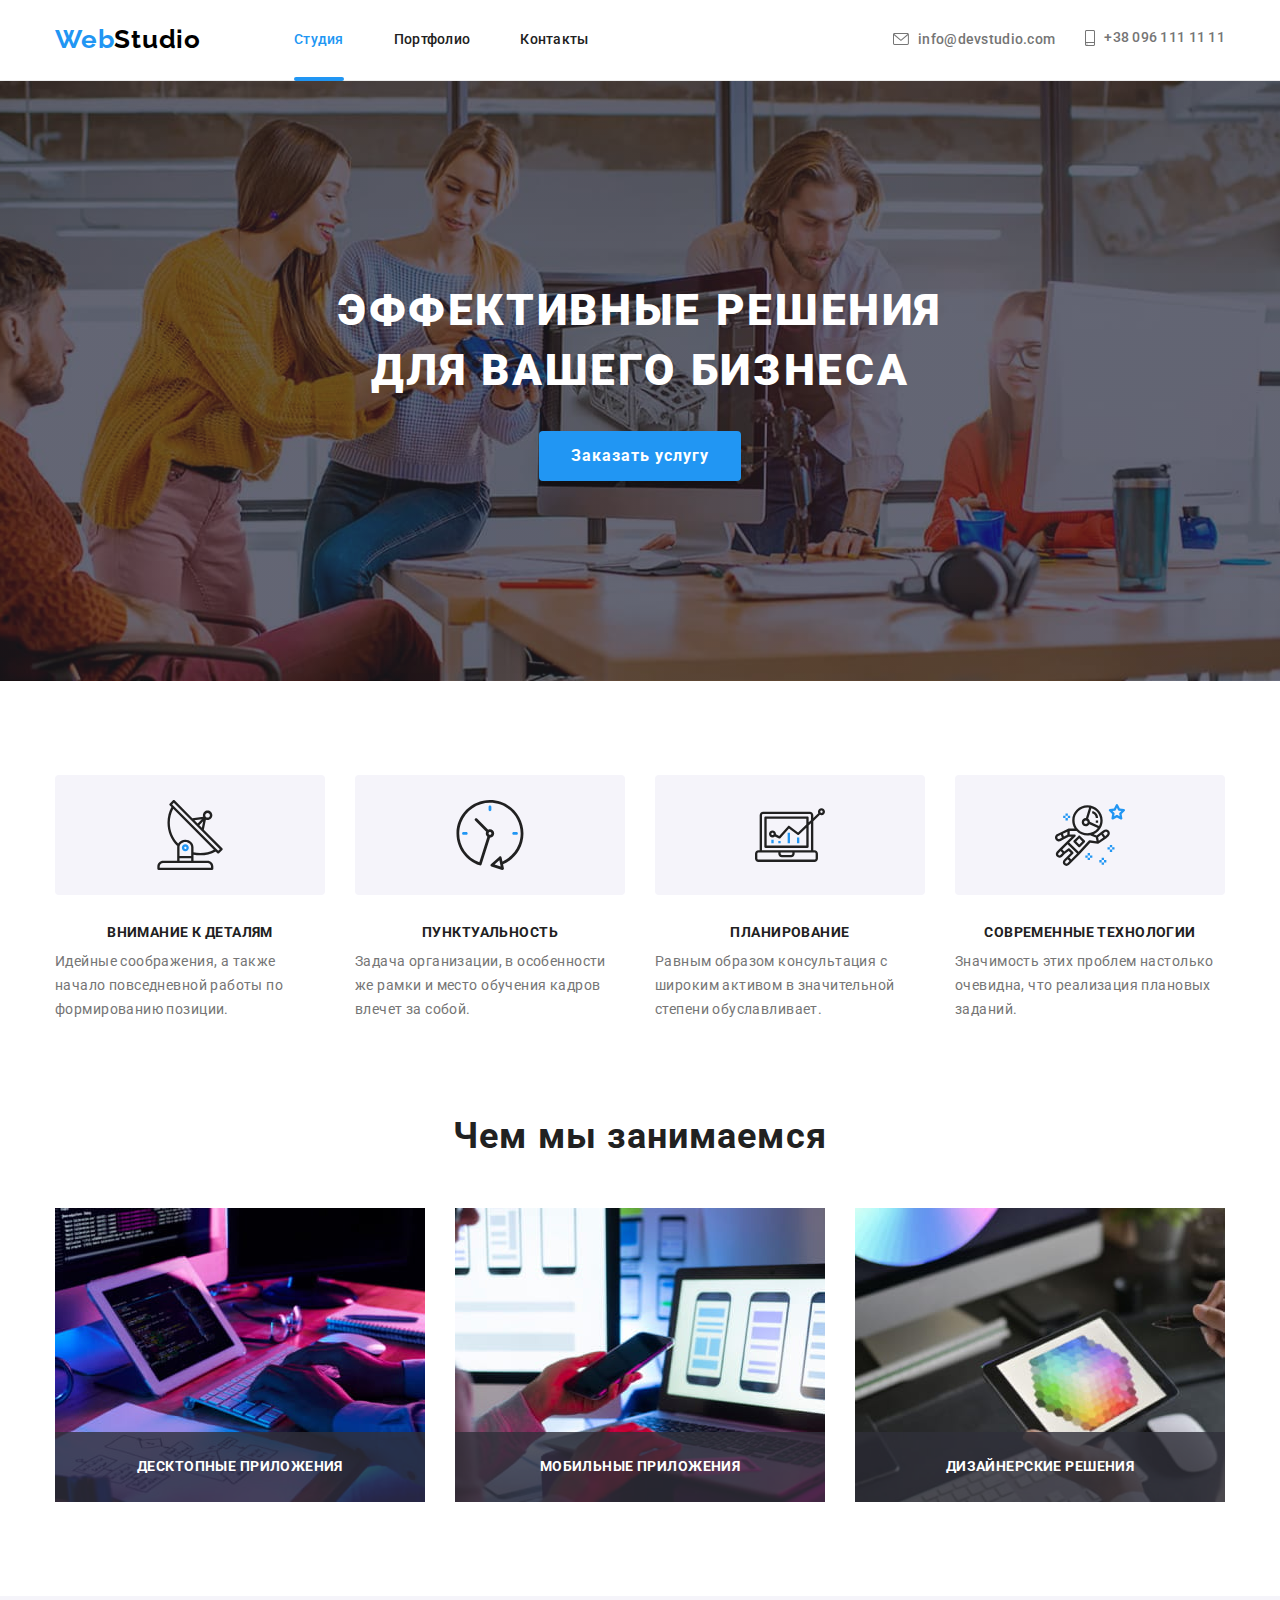
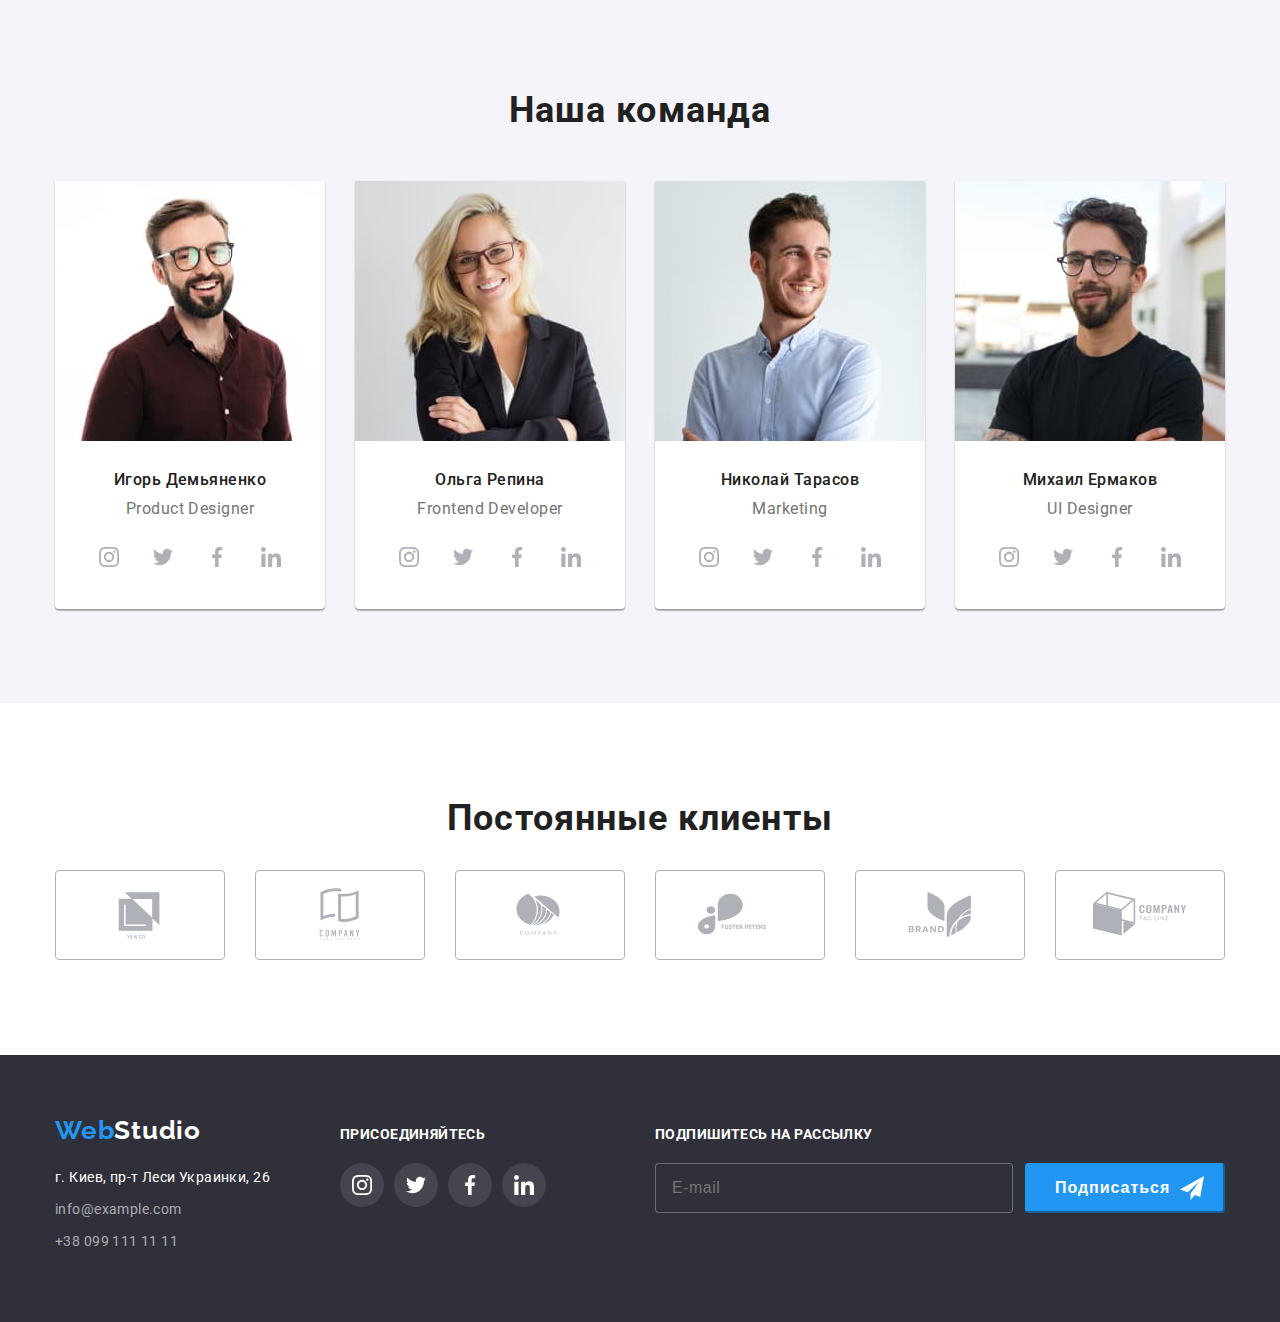
==== commit 6c4e26f7: "all done" ====
--- a/index.html
+++ b/index.html
@@ -223,7 +223,15 @@
             <h2 class="our-team__title">Наша команда</h2>
             <ul class="our-team__list list">             
                 <li class="employee">
-                    <img class="special" srcset="./images/team/worker1menu1x.jpg 1x, ./images/team/worker1menu2x.jpg 2x " src="./images/team/worker1menu1x.jpg" alt="worker" width="100%" >
+                    <picture>
+                        <source srcset="./images/team/worker1/dworker1x1.jpg 1x, ./images/team/worker1/dworker1x2.jpg 2x"
+                                media="(min-width:1200px)"/>
+                        <source srcset="./images/team/worker1/tworker1x1.jpg 1x, ./images/team/worker1/tworker1x2.jpg 2x" 
+                                media="(min-width:768px)" />
+                        <source srcset="./images/team/worker1/mworker1x1.jpg 1x, ./images/team/worker1/mworker1x2.jpg 2x" 
+                                media="(min-width:480px)" />
+                         <img  src="./images/team/worker1/mworker1x1.jpg" alt="worker" width="100%" >
+                    </picture>
                     <div class="employee__box">
                     <h3 class="employee__title">Игорь Демьяненко</h3>
                     <p class="employee__position">Product Designer</p>
@@ -252,7 +260,15 @@
                     </div>
                 </li>
                 <li class="employee">
-                    <img src="./images/team/worker2menu1x.jpg" alt="worker" width="100%">
+                    <picture>
+                        <source srcset="./images/team/worker2/dworker2x1.jpg 1x, ./images/team/worker2/dworker2x2.jpg 2x"
+                            media="(min-width:1200px)" />
+                        <source srcset="./images/team/worker2/tworker2x1.jpg 1x, ./images/team/worker2/tworker2x2.jpg 2x"
+                            media="(min-width:768px)" />
+                        <source srcset="./images/team/worker2/mworker2x1.jpg 1x, ./images/team/worker2/mworker2x2.jpg 2x"
+                            media="(min-width:480px)" />
+                        <img src="./images/team/worker2/mworker2x1.jpg" alt="worker" width="100%">
+                        </picture>
                     <div class="employee__box">
                     <h3 class="employee__title">Ольга Репина</h3>
                     <p class="employee__position">Frontend Developer</p>
@@ -281,7 +297,15 @@
                     </div>
                 </li>
                 <li class="employee">
-                    <img src="./images/team/worker3menu1x.jpg" alt="worker" width="100%">
+                    <picture>
+                        <source srcset="./images/team/worker3/dworker3x1.jpg 1x, ./images/team/worker3/dworker3x2.jpg 2x"
+                            media="(min-width:1200px)" />
+                        <source srcset="./images/team/worker3/tworker3x1.jpg 1x, ./images/team/worker3/tworker3x2.jpg 2x"
+                            media="(min-width:768px)" />
+                        <source srcset="./images/team/worker3/mworker3x1.jpg 1x, ./images/team/worker3/mworker3x2.jpg 2x"
+                            media="(min-width:480px)" />
+                        <img src="./images/team/worker3/mworker3x1.jpg" alt="worker" width="100%">
+                    </picture>
                     <div class="employee__box">
                     <h3 class="employee__title">Николай Тарасов</h3>
                     <p class="employee__position">Marketing</p>
@@ -310,7 +334,15 @@
                     </div>
                 </li>
                 <li class="employee">
-                    <img src="./images/team/worker4menu1x.jpg" alt="worker" width="100%">
+                    <picture>
+                        <source srcset="./images/team/worker4/dworker4x1.jpg 1x, ./images/team/worker4/dworker4x2.jpg 2x"
+                            media="(min-width:1200px)" />
+                        <source srcset="./images/team/worker4/tworker4x1.jpg 1x, ./images/team/worker4/tworker4x2.jpg 2x"
+                            media="(min-width:768px)" />
+                        <source srcset="./images/team/worker4/mworker4x1.jpg 1x, ./images/team/worker4/mworker4x2.jpg 2x"
+                            media="(min-width:480px)" />
+                        <img src="./images/team/worker4/mworker4x1.jpg" alt="worker" width="100%">
+                    </picture>
                     <div class="employee__box">
                     <h3 class="employee__title">Михаил Ермаков</h3>
                     <p class="employee__position">UI Designer</p>
@@ -381,7 +413,8 @@
     <!--Подвал-->
     <footer class="footer">
         <div class="container footer__container">
-            <div class="navigation-box">
+            <div class="footer__navigation">
+                <div class="navigation-box">
             <a class="logo link logo--bottom " href="./index.html">
                 <span class="logo__web">Web</span>Studio
             </a>
@@ -393,8 +426,8 @@
                     <li class="adress__content"><a class="adress__secondary link" href="tel:+380991111111">+38 099 111 11 11</a></li>
                 </ul>
             </address>
-            </div>
-            <div class="networks">
+                </div>
+                <div class="networks">
                 <h3 class="networks__title">Присоединяйтесь</h3>
                 <ul class="networks__list list">
                     <li class="networks__content">
@@ -423,8 +456,10 @@
                     </li>
                 </ul>
             
+                </div>
             </div>
             <div class="mailing">
+            
                 <h3 class="mailing__title">Подпишитесь на рассылку</h3>
                 <form class="mailing__form" autocomplete="off">
                     <label class="mailing__label">
--- a/css/main.min.css
+++ b/css/main.min.css
@@ -1,2 +1,2 @@
-:root{--main-font: 'Roboto';--secondary-font: 'Raleway';--main-text-color: #212121;--primyry-text-color: #757575;--secondary-color: #2196f3;--bacnd-color: #ffffff;--logo-color: #000000;--hero-foot-color: #2f303a;--dysine-color: #f5f4fa;--adress-color: rgba(255, 255, 255, 0.6);--categorie-color: #eeeeee;--button-color: #188ce8;--icon-color: #afb1b8}*,*::before,*::after{-webkit-box-sizing:border-box;box-sizing:border-box}.container{width:100%;padding-left:15px;padding-right:15px}@media screen and (min-width: 480px){.container{width:480px;margin:0 auto}}@media screen and (min-width: 768px){.container{width:768px}}@media screen and (min-width: 1200px){.container{width:1200px}}h1,h2,h3,h4,h5,h6,p{margin:0}ul{padding:0;margin:0}img{display:block}body{color:var(--main-text-color);font-family:var(--main-font),sans-serif;font-weight:400;margin:0px;position:relative}.list{list-style-type:none}.link{text-decoration:none;display:block}@media screen and (min-width: 480px){.section{width:100%}}@media screen and (min-width: 768px){.section{width:100%}}@media screen and (min-width: 1200px){.section{width:100%}}.logo{font-family:var(--secondary-font);font-weight:700;font-size:26px;line-height:1.2;letter-spacing:0.03em}.logo--top{display:inline-block;color:var(--logo-color)}@media screen and (min-width: 768px){.logo--top{display:none}}.logo--bottom{text-align:center;display:block;color:var(--bacnd-color);margin-bottom:20px}.logo__web{color:var(--secondary-color)}.navigation .logo{color:var(--logo-color)}.adress{margin-bottom:60px;font-style:normal}.adress__fact{font-size:14px;letter-spacing:0.03em;line-height:1.7;color:var(--bacnd-color);-webkit-transition:color 250ms cubic-bezier(0.4, 0, 0.2, 1);transition:color 250ms cubic-bezier(0.4, 0, 0.2, 1)}.adress__fact:hover{color:var(--secondary-color)}.adress__fact:focus{color:var(--secondary-color)}.adress__secondary{font-size:14px;line-height:1.7;letter-spacing:0.03em;color:var(--adress-color);-webkit-transition:color 250ms cubic-bezier(0.4, 0, 0.2, 1);transition:color 250ms cubic-bezier(0.4, 0, 0.2, 1)}.adress__secondary:focus{color:var(--secondary-color)}.adress__secondary:hover{color:var(--secondary-color)}.adress__content{margin-bottom:8px;text-align:center}.backdrop{position:fixed;top:0;left:0;width:100%;height:100%;background-color:rgba(0,0,0,0.2);-webkit-transition-property:opacity, visibility, -webkit-transform;transition-property:opacity, visibility, -webkit-transform;transition-property:transform, opacity, visibility;transition-property:transform, opacity, visibility, -webkit-transform;-webkit-transition-duration:250ms;transition-duration:250ms;-webkit-transition-timing-function:cubic-bezier(0.4, 0, 0.2, 1);transition-timing-function:cubic-bezier(0.4, 0, 0.2, 1);z-index:10}.backdrop.is-hidden{-webkit-transform:scale(0.7);transform:scale(0.7);opacity:0;pointer-events:none;visibility:hidden}.card__box{position:relative;overflow:hidden}.card__overlay{position:absolute;padding:63px 24px;width:100%;height:100%;background-color:rgba(33,150,243,0.9);top:0;-webkit-transform:translateY(101%);transform:translateY(101%);-webkit-transition:-webkit-transform 250ms cubic-bezier(0.4, 0, 0.2, 1);transition:-webkit-transform 250ms cubic-bezier(0.4, 0, 0.2, 1);transition:transform 250ms cubic-bezier(0.4, 0, 0.2, 1);transition:transform 250ms cubic-bezier(0.4, 0, 0.2, 1), -webkit-transform 250ms cubic-bezier(0.4, 0, 0.2, 1)}.card__text{font-size:18px;line-height:1.55;letter-spacing:0.03em;color:var(--bacnd-color)}.card{margin-bottom:30px;width:100%}.card__description{border:1px solid var(--categorie-color);border-top:none;padding:20px 24px}.card__titles{font-weight:700;font-size:18px;line-height:2;color:var(--main-text-color);margin-bottom:4px}.card__specification{font-size:16px;line-height:1.87;letter-spacing:0.03em;color:var(--primyry-text-color)}.card__link{-webkit-transition:-webkit-box-shadow 250ms cubic-bezier(0.4, 0, 0.2, 1);transition:-webkit-box-shadow 250ms cubic-bezier(0.4, 0, 0.2, 1);transition:box-shadow 250ms cubic-bezier(0.4, 0, 0.2, 1);transition:box-shadow 250ms cubic-bezier(0.4, 0, 0.2, 1), -webkit-box-shadow 250ms cubic-bezier(0.4, 0, 0.2, 1)}.card__link:hover,.card__link:focus{-webkit-box-shadow:0px 1px 1px rgba(0,0,0,0.12),0px 4px 4px rgba(0,0,0,0.06),1px 4px 6px rgba(0,0,0,0.16);box-shadow:0px 1px 1px rgba(0,0,0,0.12),0px 4px 4px rgba(0,0,0,0.06),1px 4px 6px rgba(0,0,0,0.16)}.card__link:hover .card__box .card__overlay,.card__link:focus .card__box .card__overlay{-webkit-transform:translateY(0%);transform:translateY(0%)}.card__link:hover .card__box .card__overlay,.card__link:focus .card__box .card__overlay{-webkit-transform:translateY(0%);transform:translateY(0%)}.categories__butns{cursor:pointer;background-color:var(--dysine-color);border:none;border-radius:4px;font-family:var(--main-font);font-weight:500;font-size:16px;line-height:1.6;text-align:center;letter-spacing:0.03em;padding:6px 22px;min-width:73px;margin-bottom:15px;-webkit-transition:background-color 250ms cubic-bezier(0.4, 0, 0.2, 1),color 2500ms cubic-bezier(0.4, 0, 0.2, 1),-webkit-box-shadow 250ms cubic-bezier(0.4, 0, 0.2, 1);transition:background-color 250ms cubic-bezier(0.4, 0, 0.2, 1),color 2500ms cubic-bezier(0.4, 0, 0.2, 1),-webkit-box-shadow 250ms cubic-bezier(0.4, 0, 0.2, 1);transition:box-shadow 250ms cubic-bezier(0.4, 0, 0.2, 1),background-color 250ms cubic-bezier(0.4, 0, 0.2, 1),color 2500ms cubic-bezier(0.4, 0, 0.2, 1);transition:box-shadow 250ms cubic-bezier(0.4, 0, 0.2, 1),background-color 250ms cubic-bezier(0.4, 0, 0.2, 1),color 2500ms cubic-bezier(0.4, 0, 0.2, 1),-webkit-box-shadow 250ms cubic-bezier(0.4, 0, 0.2, 1)}.categories__butns:hover{background-color:var(--secondary-color);color:var(--bacnd-color);-webkit-box-shadow:0px 3px 1px rgba(0,0,0,0.1),0px 1px 2px rgba(0,0,0,0.08),0px 2px 2px rgba(0,0,0,0.12);box-shadow:0px 3px 1px rgba(0,0,0,0.1),0px 1px 2px rgba(0,0,0,0.08),0px 2px 2px rgba(0,0,0,0.12)}.categories__butns:focus{background-color:var(--secondary-color);color:var(--bacnd-color);-webkit-box-shadow:0px 3px 1px rgba(0,0,0,0.1),0px 1px 2px rgba(0,0,0,0.08),0px 2px 2px rgba(0,0,0,0.12);box-shadow:0px 3px 1px rgba(0,0,0,0.1),0px 1px 2px rgba(0,0,0,0.08),0px 2px 2px rgba(0,0,0,0.12)}.categories__list{margin-top:60px;margin-bottom:25px;display:-webkit-box;display:-ms-flexbox;display:flex;-ms-flex-wrap:wrap;flex-wrap:wrap;-webkit-box-pack:first baseline;-ms-flex-pack:first baseline;justify-content:first baseline}.categories__content:not(:last-child){margin-right:8px}.categories__cards{margin-bottom:60px}.close-button{cursor:pointer;position:absolute;top:8px;right:8px;width:30px;height:30px;background-color:var(--bacnd-color);border:1px solid rgba(0,0,0,0.1);border-radius:50%}.close-button:focus .close-button__icon,.close-button:hover .close-button__icon{fill:var(--button-color)}.close-button__icon{position:absolute;top:50%;left:50%;-webkit-transform:translate(-50%, -50%);transform:translate(-50%, -50%);fill:var(--logo-color)}.contacts__link{display:-webkit-inline-box;display:-ms-inline-flexbox;display:inline-flex;-webkit-box-align:center;-ms-flex-align:center;align-items:center;font-weight:500;line-height:1.14;letter-spacing:0.02em;font-size:14px;color:var(--primyry-text-color);text-decoration:none;-webkit-transition:color 250ms cubic-bezier(0.4, 0, 0.2, 1);transition:color 250ms cubic-bezier(0.4, 0, 0.2, 1)}.contacts__link:hover .contacts__icon,.contacts__link:focus .contacts__icon{fill:var(--secondary-color)}.contacts__link:hover,.contacts__link:focus{color:var(--secondary-color)}.contacts__link:hover .contacts__icon--tel,.contacts__link:focus .contacts__icon--tel{fill:var(--secondary-color)}.contacts__icon{fill:var(--primyry-text-color);display:inline-block;margin-right:9px;-webkit-transition:fill 250ms cubic-bezier(0.4, 0, 0.2, 1);transition:fill 250ms cubic-bezier(0.4, 0, 0.2, 1)}.contacts__icon--mail{width:16px;height:12px}.contacts__icon--tel{width:10px;height:16px}.contacts{display:block;margin-left:auto}.contacts__content:last-child{margin-top:10px}.employee__networks{max-width:206px;display:-webkit-box;display:-ms-flexbox;display:flex;-webkit-box-align:center;-ms-flex-align:center;align-items:center;-webkit-box-pack:justify;-ms-flex-pack:justify;justify-content:space-between;margin-left:auto;margin-right:auto}.employee__icon{width:20px;height:20px;fill:var(--icon-color);-webkit-transition:fill 250ms cubic-bezier(0.4, 0, 0.2, 1);transition:fill 250ms cubic-bezier(0.4, 0, 0.2, 1)}.employee__link{display:-webkit-box;display:-ms-flexbox;display:flex;-webkit-box-pack:center;-ms-flex-pack:center;justify-content:center;-webkit-box-align:center;-ms-flex-align:center;align-items:center;width:44px;height:44px;background-color:var(--bacnd-color);border-radius:50%;-webkit-transition:background-color 250ms cubic-bezier(0.4, 0, 0.2, 1);transition:background-color 250ms cubic-bezier(0.4, 0, 0.2, 1)}.employee__link:hover,.employee__link:focus{background-color:var(--secondary-color)}.employee__link:hover .employee__icon,.employee__link:focus .employee__icon{fill:var(--bacnd-color)}.employee{background-color:var(--bacnd-color);border-radius:0px 0px 4px 4px;-webkit-box-shadow:0px 1px 3px rgba(0,0,0,0.12),0px 1px 1px rgba(0,0,0,0.14),0px 2px 1px rgba(0,0,0,0.2);box-shadow:0px 1px 3px rgba(0,0,0,0.12),0px 1px 1px rgba(0,0,0,0.14),0px 2px 1px rgba(0,0,0,0.2);width:100%}@media screen and (min-width: 768px){.employee{width:354px}}@media screen and (max-width: 767px){.employee:not(:last-child){margin-bottom:30px}}@media screen and (min-width: 768px){.employee:nth-last-child(2n){margin-right:25px}}@media screen and (min-width: 768px){.employee:nth-last-child(-n+2){margin-top:30px}}.employee__box{padding:30px 32px}.employee__title{font-weight:500;line-height:1.18;text-align:center;letter-spacing:0.03em;font-size:16px;margin-bottom:10px}.employee__position{font-size:16px;line-height:1.18;text-align:center;letter-spacing:0.03em;color:var(--primyry-text-color);margin-bottom:16px}.hero{display:block;background-color:var(--hero-foot-color);background-image:-webkit-gradient(linear, left top, left bottom, from(rgba(47,48,58,0.4)), to(rgba(47,48,58,0.4))),url("../images/hero/HeroMobile1x.jpg");background-image:linear-gradient(to bottom, rgba(47,48,58,0.4), rgba(47,48,58,0.4)),url("../images/hero/HeroMobile1x.jpg");background-repeat:no-repeat;background-position:center;padding-top:118px;padding-bottom:118px;background-size:cover}@media screen and (min-width: 768px){.hero{background-image:-webkit-gradient(linear, left top, left bottom, from(rgba(47,48,58,0.4)), to(rgba(47,48,58,0.4))),url("../images/hero/HeroTablet1x.jpg");background-image:linear-gradient(to bottom, rgba(47,48,58,0.4), rgba(47,48,58,0.4)),url("../images/hero/HeroTablet1x.jpg")}}@media screen and (min-width: 1200px){.hero{background-image:-webkit-gradient(linear, left top, left bottom, from(rgba(47,48,58,0.4)), to(rgba(47,48,58,0.4))),url("../images/hero/background.jpg");background-image:linear-gradient(to bottom, rgba(47,48,58,0.4), rgba(47,48,58,0.4)),url("../images/hero/background.jpg")}}.hero__title{font-weight:900;font-size:26px;line-height:1.61;max-width:360px;letter-spacing:0.06em;text-transform:uppercase;color:var(--bacnd-color);text-align:center;margin:0 auto 30px auto}.hero__button{display:block;font-family:var(--main-font);cursor:pointer;background:var(--secondary-color);-webkit-box-shadow:0px 4px 4px rgba(0,0,0,0.15);box-shadow:0px 4px 4px rgba(0,0,0,0.15);border-radius:4px;border:none;min-width:200px;padding:10px 32px;font-weight:700;font-size:16px;line-height:1.87;-webkit-box-align:center;-ms-flex-align:center;align-items:center;letter-spacing:0.06em;margin-left:auto;margin-right:auto;color:var(--bacnd-color);-webkit-transition:background-color 250ms cubic-bezier(0.4, 0, 0.2, 1);transition:background-color 250ms cubic-bezier(0.4, 0, 0.2, 1)}.hero__button:hover{background-color:var(--button-color)}.hero__button:focus{background-color:var(--button-color)}.mailing__title{text-align:center;font-weight:700;margin-bottom:20px;font-size:14px;line-height:1.14;letter-spacing:0.03em;text-transform:uppercase;color:var(--bacnd-color)}.mailing__input{font-size:16px;line-height:1.25;letter-spacing:0.03em;padding-left:16px;color:var(--bacnd-color);display:-webkit-box;display:-ms-flexbox;display:flex;-webkit-box-align:center;-ms-flex-align:center;align-items:center;height:50px;width:100%;background-color:var(--hero-foot-color);border:1px solid rgba(255,255,255,0.3);border-radius:4px;-webkit-transition:border-color 250ms cubic-bezier(0.4, 0, 0.2, 1);transition:border-color 250ms cubic-bezier(0.4, 0, 0.2, 1);outline:none}.mailing__input:focus,.mailing__input:hover{border-color:var(--secondary-color)}.mailing__button{margin-top:20px;margin-left:auto;margin-right:auto;display:-webkit-box;display:-ms-flexbox;display:flex;-webkit-box-align:center;-ms-flex-align:center;align-items:center;font-weight:700;font-size:16px;line-height:1.87;letter-spacing:0.06em;color:var(--bacnd-color);cursor:pointer;width:200px;height:50px;padding-left:28px;background-color:var(--secondary-color);border-radius:4px;border-color:var(--secondary-color);-webkit-transition:background-color 250ms cubic-bezier(0.4, 0, 0.2, 1);transition:background-color 250ms cubic-bezier(0.4, 0, 0.2, 1)}.mailing__button:focus,.mailing__button:hover{background-color:var(--button-color)}.mailing_icon{margin-left:10px}.modal{padding:40px;position:absolute;width:450px;height:609px;background-color:var(--bacnd-color);top:50%;left:50%;-webkit-transform:translate(-50%, -50%);transform:translate(-50%, -50%);-webkit-box-shadow:0px 1px 3px rgba(0,0,0,0.12),0px 1px 1px rgba(0,0,0,0.14),0px 2px 1px rgba(0,0,0,0.2);box-shadow:0px 1px 3px rgba(0,0,0,0.12),0px 1px 1px rgba(0,0,0,0.14),0px 2px 1px rgba(0,0,0,0.2);border-radius:4px}@media screen and (max-width: 434px){.modal{width:340px}}.modal__recomend{display:block;margin-bottom:12px;font-weight:700;font-size:20px;line-height:1.15;text-align:center;letter-spacing:0.03em;color:var(--main-text-color)}.modal__label{position:relative;display:-webkit-box;display:-ms-flexbox;display:flex;-webkit-box-orient:vertical;-webkit-box-direction:normal;-ms-flex-direction:column;flex-direction:column;margin-bottom:10px;text-align:left;font-size:12px;line-height:1.16;letter-spacing:0.01em;color:var(--primyry-text-color)}.modal__input{padding-left:38px;z-index:1;width:100%;height:40px;border:1px solid rgba(33,33,33,0.2);-webkit-box-sizing:border-box;box-sizing:border-box;border-radius:4px;background-color:var(--bacnd-color);outline:none;margin-top:4px;-webkit-transition:border-color 250ms cubic-bezier(0.4, 0, 0.2, 1);transition:border-color 250ms cubic-bezier(0.4, 0, 0.2, 1)}.modal__textarea{width:100%;height:138px;outline:none;border:1px solid rgba(33,33,33,0.2);-webkit-box-sizing:border-box;box-sizing:border-box;border-radius:4px;resize:none;padding:12px 16px;margin-top:4px;-webkit-transition:border-color 250ms cubic-bezier(0.4, 0, 0.2, 1);transition:border-color 250ms cubic-bezier(0.4, 0, 0.2, 1)}.modal__textarea:focus{outline:none;border-color:var(--secondary-color)}.modal__agree{position:relative;padding-left:20px;display:block;font-size:12px;line-height:1.1666;letter-spacing:0.03em;color:#757575}.modal__check-area{display:block;position:absolute;width:16px;height:15px;background-color:var(--bacnd-color);border:2px solid var(--main-text-color);border-radius:2px;top:50%;left:10px;-webkit-transform:translate(-50%, -50%);transform:translate(-50%, -50%);cursor:pointer;-webkit-transition:border-color 250ms cubic-bezier(0.4, 0, 0.2, 1),background-image 250ms cubic-bezier(0.4, 0, 0.2, 1);transition:border-color 250ms cubic-bezier(0.4, 0, 0.2, 1),background-image 250ms cubic-bezier(0.4, 0, 0.2, 1)}.modal__checkbox:checked+.modal__check-area{background-image:url(../images/check.svg);background-color:var(--secondary-color);border-color:var(--secondary-color);background-repeat:no-repeat;background-size:contain;border:none}.modal__checkbox:focus+.modal__check-area{border-color:var(--secondary-color);outline:none}.modal__link{color:#2196f3}.modal__textarea::-webkit-input-placeholder{font-size:12px;line-height:14px;letter-spacing:0.01em;color:rgba(117,117,117,0.5)}.modal__textarea:-ms-input-placeholder{font-size:12px;line-height:14px;letter-spacing:0.01em;color:rgba(117,117,117,0.5)}.modal__textarea::-ms-input-placeholder{font-size:12px;line-height:14px;letter-spacing:0.01em;color:rgba(117,117,117,0.5)}.modal__textarea::placeholder{font-size:12px;line-height:14px;letter-spacing:0.01em;color:rgba(117,117,117,0.5)}.modal__button{display:block;margin-top:30px;margin-left:auto;margin-right:auto;font-weight:700;font-size:16px;line-height:1.88;letter-spacing:0.06em;color:var(--bacnd-color);cursor:pointer;width:200px;height:50px;background-color:#2196f3;border-radius:4px;border-color:var(--secondary-color);-webkit-transition:background-color 250ms cubic-bezier(0.4, 0, 0.2, 1),-webkit-box-shadow 250ms cubic-bezier(0.4, 0, 0.2, 1);transition:background-color 250ms cubic-bezier(0.4, 0, 0.2, 1),-webkit-box-shadow 250ms cubic-bezier(0.4, 0, 0.2, 1);transition:background-color 250ms cubic-bezier(0.4, 0, 0.2, 1),box-shadow 250ms cubic-bezier(0.4, 0, 0.2, 1);transition:background-color 250ms cubic-bezier(0.4, 0, 0.2, 1),box-shadow 250ms cubic-bezier(0.4, 0, 0.2, 1),-webkit-box-shadow 250ms cubic-bezier(0.4, 0, 0.2, 1)}.modal__button:focus,.modal__button:hover{-webkit-box-shadow:0px 4px 4px rgba(0,0,0,0.15);box-shadow:0px 4px 4px rgba(0,0,0,0.15);background-color:var(--button-color)}.modal__icon{position:absolute;z-index:2;bottom:14px;left:15px;fill:var(--main-text-color);-webkit-transition:fill 250ms cubic-bezier(0.4, 0, 0.2, 1);transition:fill 250ms cubic-bezier(0.4, 0, 0.2, 1)}.modal__input:focus{border-color:var(--secondary-color);outline:none}.modal__input:focus+.modal__icon{fill:var(--secondary-color)}.navigation{display:none}@media screen and (min-width: 768px){.navigation{display:-webkit-box;display:-ms-flexbox;display:flex;-webkit-box-align:center;-ms-flex-align:center;align-items:center}}.navigation__list{-webkit-box-align:center;-ms-flex-align:center;align-items:center;display:-webkit-box;display:-ms-flexbox;display:flex;margin-left:88px}.navigation__content{position:relative;padding-top:32px;padding-bottom:32px}.navigation__content:not(:last-child){margin-right:50px}.navigation__link.navigation__link--studio{color:var(--secondary-color)}.navigation__link.navigation__link--portfolio{color:var(--secondary-color)}.navigation__link{font-weight:500;font-size:14px;line-height:1.14;letter-spacing:0.02em;color:var(--main-text-color);text-decoration:none;-webkit-transition:color 250ms cubic-bezier(0.4, 0, 0.2, 1);transition:color 250ms cubic-bezier(0.4, 0, 0.2, 1)}.navigation__link:hover{color:var(--secondary-color)}.navigation__link:focus{color:var(--secondary-color)}.navigation__link .navigation__link{padding-top:20px;padding-bottom:20px}.navigation__link.navigation__link--studio::after{position:absolute;bottom:-1px;content:'';display:block;width:100%;height:4px;border-radius:2px;background-color:var(--secondary-color)}.navigation__link.navigation__link--studio::after.navigation__link--portfolio::after{position:absolute;bottom:-1px;content:'';display:block;width:100%;height:4px;border-radius:2px;background-color:var(--secondary-color)}.networks__title{text-align:center;font-weight:700;margin-bottom:20px;font-size:14px;line-height:1.14;letter-spacing:0.03em;text-transform:uppercase;color:var(--bacnd-color)}.networks{margin-bottom:60px}.networks__list{display:-webkit-box;display:-ms-flexbox;display:flex;-webkit-box-pack:center;-ms-flex-pack:center;justify-content:center;-webkit-box-align:center;-ms-flex-align:center;align-items:center}.networks__icon{width:20px;height:20px;fill:var(--bacnd-color)}.networks__content:not(:last-child){margin-right:10px}.networks__link{display:-webkit-box;display:-ms-flexbox;display:flex;-webkit-box-pack:center;-ms-flex-pack:center;justify-content:center;-webkit-box-align:center;-ms-flex-align:center;align-items:center;width:44px;height:44px;background-color:rgba(255,255,255,0.1);border-radius:50%;-webkit-transition:background-color 250ms cubic-bezier(0.4, 0, 0.2, 1);transition:background-color 250ms cubic-bezier(0.4, 0, 0.2, 1)}.networks__link:focus,.networks__link:hover{background-color:var(--secondary-color)}.our-clients{padding-top:60px;padding-bottom:60px}.our-clients__title{font-weight:700;font-size:28px;line-height:1.17;text-align:center;letter-spacing:0.03em;margin-bottom:30px}.clients{display:-webkit-box;display:-ms-flexbox;display:flex;-webkit-box-align:center;-ms-flex-align:center;align-items:center;-ms-flex-wrap:wrap;flex-wrap:wrap;margin-left:-30px}.clients__content{display:-webkit-box;display:-ms-flexbox;display:flex;-webkit-box-align:center;-ms-flex-align:center;align-items:center;-webkit-box-pack:center;-ms-flex-pack:center;justify-content:center;-ms-flex-preferred-size:calc(100% / 2 - 30px);flex-basis:calc(100% / 2 - 30px);margin-left:30px;margin-top:30px;height:92px}@media screen and (min-width: 768px){.clients__content{-ms-flex-preferred-size:calc(100% / 3 - 30px);flex-basis:calc(100% / 3 - 30px)}}.clients__icon{fill:var(--icon-color);-webkit-transition:fill 250ms cubic-bezier(0.4, 0, 0.2, 1);transition:fill 250ms cubic-bezier(0.4, 0, 0.2, 1)}.clients__link{background-color:var(--bacnd-color);display:-webkit-inline-box;display:-ms-inline-flexbox;display:inline-flex;-webkit-box-pack:center;-ms-flex-pack:center;justify-content:center;-webkit-box-align:center;-ms-flex-align:center;align-items:center;width:100%;height:90px;border:1px solid var(--icon-color);border-radius:4px;-webkit-transition:border-color 250ms cubic-bezier(0.4, 0, 0.2, 1);transition:border-color 250ms cubic-bezier(0.4, 0, 0.2, 1)}.clients__link:hover .clients__icon,.clients__link:focus .clients__icon{fill:var(--secondary-color)}.clients__link:hover,.clients__link:focus{border-color:var(--secondary-color)}.our-job.section{display:none;padding-top:0px}.our-job__title{font-weight:700;line-height:1.16;text-align:center;letter-spacing:0.03em;font-size:36px;margin-bottom:50px}.our-job__content{position:relative;width:370px}.our-job__content:not(:last-child){margin-right:30px}.our-job_lettering{position:absolute;bottom:0;padding-top:27px;padding-bottom:27px;width:100%;font-weight:700;font-size:14px;line-height:1.14;text-align:center;letter-spacing:0.03em;text-transform:uppercase;color:var(--bacnd-color);background-color:rgba(47,48,58,0.8)}.our-team{padding-bottom:60px;padding-top:60px;background-color:var(--dysine-color)}.our-team__title{font-weight:700;line-height:1.16;text-align:center;letter-spacing:0.03em;font-size:36px;margin-bottom:30px}@media screen and (min-width: 768px){.our-team__list{display:-webkit-box;display:-ms-flexbox;display:flex;-ms-flex-wrap:wrap;flex-wrap:wrap;-webkit-box-pack:center;-ms-flex-pack:center;justify-content:center}}.footer{background-color:var(--hero-foot-color);padding-top:60px;padding-bottom:60px}.header{border-bottom:1px solid #ececec}.header .container{-webkit-box-align:center;-ms-flex-align:center;align-items:center;padding-top:15px;padding-bottom:15px}@media screen and (min-width: 768px){.header .container{padding-bottom:0px;padding-top:0px}}.header__button{width:30px;height:30px;border:none;background-color:transparent;margin-left:auto;margin-top:4px}.header__button .header__close{display:none}@media screen and (min-width: 768px){.header__button{display:none}}.header__button.is-open .header__menu{display:none}.header__button.is-open .header__close{display:block}.header__nav{display:-webkit-box;display:-ms-flexbox;display:flex;-webkit-box-align:center;-ms-flex-align:center;align-items:center}@media screen and (min-width: 768px){.header__nav{display:none}}.services__picture{display:-webkit-box;display:-ms-flexbox;display:flex;-webkit-box-pack:center;-ms-flex-pack:center;justify-content:center;-webkit-box-align:center;-ms-flex-align:center;align-items:center;margin-bottom:30px;height:120px;background-color:var(--dysine-color);border-radius:4px}.services__icon{width:70px;height:70px}.services{-webkit-box-align:center;-ms-flex-align:center;align-items:center;padding-top:60px;padding-bottom:60px}@media screen and (min-width: 768px){.services{display:-webkit-box;display:-ms-flexbox;display:flex;-ms-flex-wrap:wrap;flex-wrap:wrap;-webkit-box-align:start;-ms-flex-align:start;align-items:flex-start}}.services__content{width:100%}@media screen and (max-width: 767px){.services__content:not(:first-child){margin-top:30px}}@media screen and (min-width: 768px){.services__content{width:354px}}@media screen and (min-width: 768px){.services__content:nth-last-child(2n){margin-right:30px}}@media screen and (min-width: 768px){.services__content:nth-last-child(-n+2){margin-top:30px}}.services__titles{font-weight:700;font-size:14px;line-height:1.14;letter-spacing:0.03em;text-align:center;text-transform:uppercase;margin-bottom:10px}.services__description{font-size:14px;line-height:1.7;letter-spacing:0.03em;color:var(--primyry-text-color)}.visually-hidden{position:absolute;width:1px;height:1px;margin:-1px;border:0;padding:0;white-space:nowrap;-webkit-clip-path:inset(100%);clip-path:inset(100%);clip:rect(0 0 0 0);overflow:hidden}.navigation-mob__button{width:20px;height:20px;background-color:transparent;border:none;position:absolute;top:25px;right:35px}.navigation-mob{width:100%;top:0;left:0;display:none;position:fixed;background-color:var(--bacnd-color);padding:48px 40px}.navigation-mob.is-open{display:block}.navigation-mob__list{-webkit-box-align:center;-ms-flex-align:center;align-items:center}.navigation-mob__content:not(:last-child){margin-bottom:32px}.navigation-mob__link.navigation-mob__link--studio{color:var(--secondary-color)}.navigation-mob__link.navigation-mob__link--portfolio{color:var(--secondary-color)}.navigation-mob__link{position:relative;font-weight:500;font-size:40px;line-height:1.17;letter-spacing:0.02em;color:var(--main-text-color);text-decoration:none;-webkit-transition:color 250ms cubic-bezier(0.4, 0, 0.2, 1);transition:color 250ms cubic-bezier(0.4, 0, 0.2, 1)}.contacts-mob__link--tel{font-weight:500;font-size:34px;line-height:1.176;letter-spacing:0.02em;color:var(--secondary-color)}@media screen and (max-width: 380px){.contacts-mob__link--tel{font-size:25px}}.contacts-mob__link--mail{font-weight:500;font-size:24px;line-height:1.166;letter-spacing:0.02em;color:#757575}.contacts-mob__content:not(:last-child){margin-top:302px;margin-bottom:32px}.networks-mob{margin-top:64px;display:-webkit-box;display:-ms-flexbox;display:flex;-ms-flex-wrap:wrap;flex-wrap:wrap;-webkit-box-align:center;-ms-flex-align:center;align-items:center}.networks-mob__link{font-weight:500;font-size:18px;line-height:1.2222;letter-spacing:0.02em;color:#2196f3}.networks-mob__content:not(:last-child){border-right:1px solid rgba(33,33,33,0.2);padding-right:10px}@media screen and (max-width: 440px){.networks-mob__content:not(:last-child){padding-right:0px}}.networks-mob__content:not(:first-child){padding-left:10px}@media screen and (max-width: 440px){.networks-mob__content:not(:first-child){padding-left:0px}}
+:root{--main-font: 'Roboto';--secondary-font: 'Raleway';--main-text-color: #212121;--primyry-text-color: #757575;--secondary-color: #2196f3;--bacnd-color: #ffffff;--logo-color: #000000;--hero-foot-color: #2f303a;--dysine-color: #f5f4fa;--adress-color: rgba(255, 255, 255, 0.6);--categorie-color: #eeeeee;--button-color: #188ce8;--icon-color: #afb1b8}*,*::before,*::after{-webkit-box-sizing:border-box;box-sizing:border-box}.container{width:100%;padding-left:15px;padding-right:15px}@media screen and (min-width: 480px){.container{width:480px;margin:0 auto}}@media screen and (min-width: 768px){.container{width:768px}}@media screen and (min-width: 1200px){.container{width:1200px}}h1,h2,h3,h4,h5,h6,p{margin:0}ul{padding:0;margin:0}img{display:block}body{color:var(--main-text-color);font-family:var(--main-font),sans-serif;font-weight:400;margin:0px;position:relative}.list{list-style-type:none}.link{text-decoration:none;display:block}@media screen and (min-width: 480px){.section{width:100%}}@media screen and (min-width: 768px){.section{width:100%}}@media screen and (min-width: 1200px){.section{width:100%}}.logo{font-family:var(--secondary-font);font-weight:700;font-size:26px;line-height:1.2;letter-spacing:0.03em}.logo--top{display:inline-block;color:var(--logo-color)}@media screen and (min-width: 768px){.logo--top{display:none}}.logo--bottom{text-align:center;display:block;color:var(--bacnd-color);margin-bottom:20px}@media screen and (min-width: 1200px){.logo--bottom{text-align:start}}.logo__web{color:var(--secondary-color)}.navigation .logo{color:var(--logo-color)}.adress{margin-bottom:60px;font-style:normal}@media screen and (min-width: 1200px){.adress{margin-bottom:0px}}.adress__fact{font-size:14px;letter-spacing:0.03em;line-height:1.7;color:var(--bacnd-color);-webkit-transition:color 250ms cubic-bezier(0.4, 0, 0.2, 1);transition:color 250ms cubic-bezier(0.4, 0, 0.2, 1)}.adress__fact:hover{color:var(--secondary-color)}.adress__fact:focus{color:var(--secondary-color)}.adress__secondary{font-size:14px;line-height:1.7;letter-spacing:0.03em;color:var(--adress-color);-webkit-transition:color 250ms cubic-bezier(0.4, 0, 0.2, 1);transition:color 250ms cubic-bezier(0.4, 0, 0.2, 1)}.adress__secondary:focus{color:var(--secondary-color)}.adress__secondary:hover{color:var(--secondary-color)}.adress__content{margin-bottom:8px;text-align:center}@media screen and (min-width: 1200px){.adress__content{text-align:start}}.backdrop{position:fixed;top:0;left:0;width:100%;height:100%;background-color:rgba(0,0,0,0.2);-webkit-transition-property:opacity, visibility, -webkit-transform;transition-property:opacity, visibility, -webkit-transform;transition-property:transform, opacity, visibility;transition-property:transform, opacity, visibility, -webkit-transform;-webkit-transition-duration:250ms;transition-duration:250ms;-webkit-transition-timing-function:cubic-bezier(0.4, 0, 0.2, 1);transition-timing-function:cubic-bezier(0.4, 0, 0.2, 1);z-index:10}.backdrop.is-hidden{-webkit-transform:scale(0.7);transform:scale(0.7);opacity:0;pointer-events:none;visibility:hidden}.card__box{position:relative;overflow:hidden}.card__overlay{position:absolute;padding:63px 24px;width:100%;height:100%;background-color:rgba(33,150,243,0.9);top:0;-webkit-transform:translateY(101%);transform:translateY(101%);-webkit-transition:-webkit-transform 250ms cubic-bezier(0.4, 0, 0.2, 1);transition:-webkit-transform 250ms cubic-bezier(0.4, 0, 0.2, 1);transition:transform 250ms cubic-bezier(0.4, 0, 0.2, 1);transition:transform 250ms cubic-bezier(0.4, 0, 0.2, 1), -webkit-transform 250ms cubic-bezier(0.4, 0, 0.2, 1)}@media screen and (min-width: 768px){.card__overlay{padding:49px 24px}}.card__text{font-size:18px;line-height:1.55;letter-spacing:0.03em;color:var(--bacnd-color)}.card{width:100%}@media screen and (max-width: 767px){.card{margin-bottom:30px}}@media screen and (min-width: 768px){.card{width:354px}}@media screen and (min-width: 1200px){.card{width:370px;margin-right:30px;margin-bottom:30px}}@media screen and (min-width: 768px){.card:nth-child(2n){margin-left:30px}}@media screen and (min-width: 1200px){.card:nth-child(2n){margin-left:0px}}@media screen and (max-width: 1199px){.card:not(:last-child){margin-bottom:30px}}@media screen and (min-width: 1200px){.card:nth-child(3n){margin-right:0px}}.card:nth-child(n+7){margin-bottom:0px}.card__description{border:1px solid var(--categorie-color);border-top:none;padding:20px 24px}.card__titles{font-weight:700;font-size:18px;line-height:2;color:var(--main-text-color);margin-bottom:4px}.card__specification{font-size:16px;line-height:1.87;letter-spacing:0.03em;color:var(--primyry-text-color)}.card__link{-webkit-transition:-webkit-box-shadow 250ms cubic-bezier(0.4, 0, 0.2, 1);transition:-webkit-box-shadow 250ms cubic-bezier(0.4, 0, 0.2, 1);transition:box-shadow 250ms cubic-bezier(0.4, 0, 0.2, 1);transition:box-shadow 250ms cubic-bezier(0.4, 0, 0.2, 1), -webkit-box-shadow 250ms cubic-bezier(0.4, 0, 0.2, 1)}.card__link:hover,.card__link:focus{-webkit-box-shadow:0px 1px 1px rgba(0,0,0,0.12),0px 4px 4px rgba(0,0,0,0.06),1px 4px 6px rgba(0,0,0,0.16);box-shadow:0px 1px 1px rgba(0,0,0,0.12),0px 4px 4px rgba(0,0,0,0.06),1px 4px 6px rgba(0,0,0,0.16)}.card__link:hover .card__box .card__overlay,.card__link:focus .card__box .card__overlay{-webkit-transform:translateY(0%);transform:translateY(0%)}.card__link:hover .card__box .card__overlay,.card__link:focus .card__box .card__overlay{-webkit-transform:translateY(0%);transform:translateY(0%)}.categories__butns{cursor:pointer;background-color:var(--dysine-color);border:none;border-radius:4px;font-family:var(--main-font);font-weight:500;font-size:16px;line-height:1.6;text-align:center;letter-spacing:0.03em;padding:6px 22px;min-width:73px;margin-bottom:15px;-webkit-transition:background-color 250ms cubic-bezier(0.4, 0, 0.2, 1),color 2500ms cubic-bezier(0.4, 0, 0.2, 1),-webkit-box-shadow 250ms cubic-bezier(0.4, 0, 0.2, 1);transition:background-color 250ms cubic-bezier(0.4, 0, 0.2, 1),color 2500ms cubic-bezier(0.4, 0, 0.2, 1),-webkit-box-shadow 250ms cubic-bezier(0.4, 0, 0.2, 1);transition:box-shadow 250ms cubic-bezier(0.4, 0, 0.2, 1),background-color 250ms cubic-bezier(0.4, 0, 0.2, 1),color 2500ms cubic-bezier(0.4, 0, 0.2, 1);transition:box-shadow 250ms cubic-bezier(0.4, 0, 0.2, 1),background-color 250ms cubic-bezier(0.4, 0, 0.2, 1),color 2500ms cubic-bezier(0.4, 0, 0.2, 1),-webkit-box-shadow 250ms cubic-bezier(0.4, 0, 0.2, 1)}.categories__butns:hover{background-color:var(--secondary-color);color:var(--bacnd-color);-webkit-box-shadow:0px 3px 1px rgba(0,0,0,0.1),0px 1px 2px rgba(0,0,0,0.08),0px 2px 2px rgba(0,0,0,0.12);box-shadow:0px 3px 1px rgba(0,0,0,0.1),0px 1px 2px rgba(0,0,0,0.08),0px 2px 2px rgba(0,0,0,0.12)}.categories__butns:focus{background-color:var(--secondary-color);color:var(--bacnd-color);-webkit-box-shadow:0px 3px 1px rgba(0,0,0,0.1),0px 1px 2px rgba(0,0,0,0.08),0px 2px 2px rgba(0,0,0,0.12);box-shadow:0px 3px 1px rgba(0,0,0,0.1),0px 1px 2px rgba(0,0,0,0.08),0px 2px 2px rgba(0,0,0,0.12)}.categories__list{margin-top:60px;margin-bottom:25px;display:-webkit-box;display:-ms-flexbox;display:flex;-ms-flex-wrap:wrap;flex-wrap:wrap;-webkit-box-pack:first baseline;-ms-flex-pack:first baseline;justify-content:first baseline}@media screen and (min-width: 768px){.categories__list{-webkit-box-pack:center;-ms-flex-pack:center;justify-content:center}}.categories__content:not(:last-child){margin-right:8px}.categories__cards{padding-bottom:60px;display:block}@media screen and (min-width: 768px){.categories__cards{display:-webkit-box;display:-ms-flexbox;display:flex;-ms-flex-wrap:wrap;flex-wrap:wrap}}@media screen and (min-width: 768px){.categories__cards{padding-bottom:94px}}.close-button{cursor:pointer;position:absolute;top:8px;right:8px;width:30px;height:30px;background-color:var(--bacnd-color);border:1px solid rgba(0,0,0,0.1);border-radius:50%}.close-button:focus .close-button__icon,.close-button:hover .close-button__icon{fill:var(--button-color)}.close-button__icon{position:absolute;top:50%;left:50%;-webkit-transform:translate(-50%, -50%);transform:translate(-50%, -50%);fill:var(--logo-color)}.contacts__link{display:-webkit-inline-box;display:-ms-inline-flexbox;display:inline-flex;-webkit-box-align:center;-ms-flex-align:center;align-items:center;font-weight:500;line-height:1.1666;letter-spacing:0.02em;font-size:12px;color:var(--primyry-text-color);text-decoration:none;-webkit-transition:color 250ms cubic-bezier(0.4, 0, 0.2, 1);transition:color 250ms cubic-bezier(0.4, 0, 0.2, 1)}@media screen and (min-width: 1200px){.contacts__link{font-size:14px;line-height:1.14}}.contacts__link:hover .contacts__icon,.contacts__link:focus .contacts__icon{fill:var(--secondary-color)}.contacts__link:hover,.contacts__link:focus{color:var(--secondary-color)}.contacts__link:hover .contacts__icon--tel,.contacts__link:focus .contacts__icon--tel{fill:var(--secondary-color)}.contacts__icon{fill:var(--primyry-text-color);display:inline-block;margin-right:9px;-webkit-transition:fill 250ms cubic-bezier(0.4, 0, 0.2, 1);transition:fill 250ms cubic-bezier(0.4, 0, 0.2, 1)}.contacts__icon--mail{width:16px;height:12px}.contacts__icon--tel{width:10px;height:16px}.contacts{display:block;margin-left:auto}@media screen and (min-width: 1200px){.contacts{display:-webkit-box;display:-ms-flexbox;display:flex;-webkit-box-align:center;-ms-flex-align:center;align-items:center}}@media screen and (min-width: 1200px){.contacts__content:last-child{margin-left:30px}}@media screen and (max-width: 1199px){.contacts__content:last-child{margin-top:10px}}.employee__networks{max-width:206px;display:-webkit-box;display:-ms-flexbox;display:flex;-webkit-box-align:center;-ms-flex-align:center;align-items:center;-webkit-box-pack:justify;-ms-flex-pack:justify;justify-content:space-between;margin-left:auto;margin-right:auto}.employee__icon{width:20px;height:20px;fill:var(--icon-color);-webkit-transition:fill 250ms cubic-bezier(0.4, 0, 0.2, 1);transition:fill 250ms cubic-bezier(0.4, 0, 0.2, 1)}.employee__link{display:-webkit-box;display:-ms-flexbox;display:flex;-webkit-box-pack:center;-ms-flex-pack:center;justify-content:center;-webkit-box-align:center;-ms-flex-align:center;align-items:center;width:44px;height:44px;background-color:var(--bacnd-color);border-radius:50%;-webkit-transition:background-color 250ms cubic-bezier(0.4, 0, 0.2, 1);transition:background-color 250ms cubic-bezier(0.4, 0, 0.2, 1)}.employee__link:hover,.employee__link:focus{background-color:var(--secondary-color)}.employee__link:hover .employee__icon,.employee__link:focus .employee__icon{fill:var(--bacnd-color)}.employee{background-color:var(--bacnd-color);border-radius:0px 0px 4px 4px;-webkit-box-shadow:0px 1px 3px rgba(0,0,0,0.12),0px 1px 1px rgba(0,0,0,0.14),0px 2px 1px rgba(0,0,0,0.2);box-shadow:0px 1px 3px rgba(0,0,0,0.12),0px 1px 1px rgba(0,0,0,0.14),0px 2px 1px rgba(0,0,0,0.2);width:100%}@media screen and (min-width: 768px){.employee{width:354px}}@media screen and (min-width: 1200px){.employee{width:270px}}@media screen and (max-width: 767px){.employee:not(:last-child){margin-bottom:30px}}@media screen and (min-width: 768px){.employee:nth-last-child(2n){margin-right:25px}}@media screen and (min-width: 768px){.employee:nth-last-child(-n+2){margin-top:30px}}@media screen and (min-width: 1200px){.employee:nth-last-child(-n+2){margin-top:0px}}@media screen and (min-width: 1200px){.employee:not(:last-child){margin-right:30px}}.employee__box{padding:30px 32px}.employee__title{font-weight:500;line-height:1.18;text-align:center;letter-spacing:0.03em;font-size:16px;margin-bottom:10px}.employee__position{font-size:16px;line-height:1.18;text-align:center;letter-spacing:0.03em;color:var(--primyry-text-color);margin-bottom:16px}.hero{display:block;background-color:var(--hero-foot-color);background-image:-webkit-gradient(linear, left top, left bottom, from(rgba(47,48,58,0.4)), to(rgba(47,48,58,0.4))),url("../images/hero/HeroMobile1x.jpg");background-image:linear-gradient(to bottom, rgba(47,48,58,0.4), rgba(47,48,58,0.4)),url("../images/hero/HeroMobile1x.jpg");background-repeat:no-repeat;background-position:center;padding-top:118px;padding-bottom:118px;background-size:cover}@media (min-device-pixel-ratio: 2), (-webkit-min-device-pixel-ratio: 2), (min-resolution: 192dpi), (min-resolution: 2dppx){.hero{background-image:-webkit-gradient(linear, left top, left bottom, from(rgba(47,48,58,0.4)), to(rgba(47,48,58,0.4))),url("../images/hero/HeroMobile2x.jpg");background-image:linear-gradient(to bottom, rgba(47,48,58,0.4), rgba(47,48,58,0.4)),url("../images/hero/HeroMobile2x.jpg")}}@media screen and (min-width: 768px){.hero{background-image:-webkit-gradient(linear, left top, left bottom, from(rgba(47,48,58,0.4)), to(rgba(47,48,58,0.4))),url("../images/hero/HeroTablet1x.jpg");background-image:linear-gradient(to bottom, rgba(47,48,58,0.4), rgba(47,48,58,0.4)),url("../images/hero/HeroTablet1x.jpg")}}@media screen and (min-width: 768px) and (min-device-pixel-ratio: 2), screen and (min-width: 768px) and (-webkit-min-device-pixel-ratio: 2), screen and (min-width: 768px) and (min-resolution: 192dpi), screen and (min-width: 768px) and (min-resolution: 2dppx){.hero{background-image:-webkit-gradient(linear, left top, left bottom, from(rgba(47,48,58,0.4)), to(rgba(47,48,58,0.4))),url("../images/hero/HeroTablet2x.jpg");background-image:linear-gradient(to bottom, rgba(47,48,58,0.4), rgba(47,48,58,0.4)),url("../images/hero/HeroTablet2x.jpg")}}@media screen and (min-width: 1200px){.hero{padding-bottom:200px;padding-top:200px;background-image:-webkit-gradient(linear, left top, left bottom, from(rgba(47,48,58,0.4)), to(rgba(47,48,58,0.4))),url("../images/hero/HeroDesk1x.jpg");background-image:linear-gradient(to bottom, rgba(47,48,58,0.4), rgba(47,48,58,0.4)),url("../images/hero/HeroDesk1x.jpg")}}@media screen and (min-width: 1200px) and (min-device-pixel-ratio: 2), screen and (min-width: 1200px) and (-webkit-min-device-pixel-ratio: 2), screen and (min-width: 1200px) and (min-resolution: 192dpi), screen and (min-width: 1200px) and (min-resolution: 2dppx){.hero{background-image:-webkit-gradient(linear, left top, left bottom, from(rgba(47,48,58,0.4)), to(rgba(47,48,58,0.4))),url("../images/hero/HeroDesk2x.jpg");background-image:linear-gradient(to bottom, rgba(47,48,58,0.4), rgba(47,48,58,0.4)),url("../images/hero/HeroDesk2x.jpg")}}.hero__title{font-weight:900;font-size:26px;line-height:1.61;max-width:360px;letter-spacing:0.06em;text-transform:uppercase;color:var(--bacnd-color);text-align:center;margin:0 auto 30px auto}@media screen and (min-width: 1200px){.hero__title{line-height:1.36;font-size:44px;max-width:696px}}.hero__button{display:block;font-family:var(--main-font);cursor:pointer;background:var(--secondary-color);-webkit-box-shadow:0px 4px 4px rgba(0,0,0,0.15);box-shadow:0px 4px 4px rgba(0,0,0,0.15);border-radius:4px;border:none;min-width:200px;padding:10px 32px;font-weight:700;font-size:16px;line-height:1.87;-webkit-box-align:center;-ms-flex-align:center;align-items:center;letter-spacing:0.06em;margin-left:auto;margin-right:auto;color:var(--bacnd-color);-webkit-transition:background-color 250ms cubic-bezier(0.4, 0, 0.2, 1);transition:background-color 250ms cubic-bezier(0.4, 0, 0.2, 1)}.hero__button:hover{background-color:var(--button-color)}.hero__button:focus{background-color:var(--button-color)}@media screen and (min-width: 1200px){.mailing{margin-left:auto;margin-top:12px}}.mailing__title{text-align:center;font-weight:700;margin-bottom:20px;font-size:14px;line-height:1.14;letter-spacing:0.03em;text-transform:uppercase;color:var(--bacnd-color)}@media screen and (min-width: 1200px){.mailing__title{text-align:start}}@media screen and (min-width: 1200px){.mailing__form{display:-webkit-box;display:-ms-flexbox;display:flex}}.mailing__input{font-size:16px;line-height:1.25;letter-spacing:0.03em;padding-left:16px;color:var(--bacnd-color);display:-webkit-box;display:-ms-flexbox;display:flex;-webkit-box-align:center;-ms-flex-align:center;align-items:center;height:50px;width:100%;background-color:var(--hero-foot-color);border:1px solid rgba(255,255,255,0.3);border-radius:4px;-webkit-transition:border-color 250ms cubic-bezier(0.4, 0, 0.2, 1);transition:border-color 250ms cubic-bezier(0.4, 0, 0.2, 1);outline:none}.mailing__input:focus,.mailing__input:hover{border-color:var(--secondary-color)}@media screen and (min-width: 768px){.mailing__input{width:450px;margin-left:auto;margin-right:auto}}@media screen and (min-width: 1200px){.mailing__input{width:358px}}.mailing__button{margin-top:20px;margin-left:auto;margin-right:auto;display:-webkit-box;display:-ms-flexbox;display:flex;-webkit-box-align:center;-ms-flex-align:center;align-items:center;font-weight:700;font-size:16px;line-height:1.87;letter-spacing:0.06em;color:var(--bacnd-color);cursor:pointer;width:200px;height:50px;padding-left:28px;background-color:var(--secondary-color);border-radius:4px;border-color:var(--secondary-color);-webkit-transition:background-color 250ms cubic-bezier(0.4, 0, 0.2, 1);transition:background-color 250ms cubic-bezier(0.4, 0, 0.2, 1)}.mailing__button:focus,.mailing__button:hover{background-color:var(--button-color)}@media screen and (min-width: 1200px){.mailing__button{margin-top:0px;margin-left:12px}}.mailing_icon{margin-left:10px}.modal{padding:40px;position:absolute;width:450px;height:609px;background-color:var(--bacnd-color);top:50%;left:50%;-webkit-transform:translate(-50%, -50%);transform:translate(-50%, -50%);-webkit-box-shadow:0px 1px 3px rgba(0,0,0,0.12),0px 1px 1px rgba(0,0,0,0.14),0px 2px 1px rgba(0,0,0,0.2);box-shadow:0px 1px 3px rgba(0,0,0,0.12),0px 1px 1px rgba(0,0,0,0.14),0px 2px 1px rgba(0,0,0,0.2);border-radius:4px}@media screen and (max-width: 434px){.modal{width:340px}}@media screen and (min-width: 1200px){.modal{width:528px;height:auto}}.modal__recomend{display:block;margin-bottom:12px;font-weight:700;font-size:20px;line-height:1.15;text-align:center;letter-spacing:0.03em;color:var(--main-text-color)}.modal__label{position:relative;display:-webkit-box;display:-ms-flexbox;display:flex;-webkit-box-orient:vertical;-webkit-box-direction:normal;-ms-flex-direction:column;flex-direction:column;margin-bottom:10px;text-align:left;font-size:12px;line-height:1.16;letter-spacing:0.01em;color:var(--primyry-text-color)}.modal__input{padding-left:38px;z-index:1;width:100%;height:40px;border:1px solid rgba(33,33,33,0.2);-webkit-box-sizing:border-box;box-sizing:border-box;border-radius:4px;background-color:var(--bacnd-color);outline:none;margin-top:4px;-webkit-transition:border-color 250ms cubic-bezier(0.4, 0, 0.2, 1);transition:border-color 250ms cubic-bezier(0.4, 0, 0.2, 1)}.modal__textarea{width:100%;height:138px;outline:none;border:1px solid rgba(33,33,33,0.2);-webkit-box-sizing:border-box;box-sizing:border-box;border-radius:4px;resize:none;padding:12px 16px;margin-top:4px;-webkit-transition:border-color 250ms cubic-bezier(0.4, 0, 0.2, 1);transition:border-color 250ms cubic-bezier(0.4, 0, 0.2, 1)}.modal__textarea:focus{outline:none;border-color:var(--secondary-color)}.modal__agree{position:relative;padding-left:20px;display:block;font-size:12px;line-height:1.1666;letter-spacing:0.03em;color:#757575}@media screen and (min-width: 1200px){.modal__agree{font-size:14px;line-height:1.7;padding-left:35px}}.modal__check-area{display:block;position:absolute;width:16px;height:15px;background-color:var(--bacnd-color);border:2px solid var(--main-text-color);border-radius:2px;top:50%;left:10px;-webkit-transform:translate(-50%, -50%);transform:translate(-50%, -50%);cursor:pointer;-webkit-transition:border-color 250ms cubic-bezier(0.4, 0, 0.2, 1),background-image 250ms cubic-bezier(0.4, 0, 0.2, 1);transition:border-color 250ms cubic-bezier(0.4, 0, 0.2, 1),background-image 250ms cubic-bezier(0.4, 0, 0.2, 1)}@media screen and (min-width: 1200px){.modal__check-area{left:20px}}.modal__checkbox:checked+.modal__check-area{background-image:url(../images/check.svg);background-color:var(--secondary-color);border-color:var(--secondary-color);background-repeat:no-repeat;background-size:contain;border:none}.modal__checkbox:focus+.modal__check-area{border-color:var(--secondary-color);outline:none}.modal__link{color:#2196f3}.modal__textarea::-webkit-input-placeholder{font-size:12px;line-height:14px;letter-spacing:0.01em;color:rgba(117,117,117,0.5)}.modal__textarea:-ms-input-placeholder{font-size:12px;line-height:14px;letter-spacing:0.01em;color:rgba(117,117,117,0.5)}.modal__textarea::-ms-input-placeholder{font-size:12px;line-height:14px;letter-spacing:0.01em;color:rgba(117,117,117,0.5)}.modal__textarea::placeholder{font-size:12px;line-height:14px;letter-spacing:0.01em;color:rgba(117,117,117,0.5)}.modal__button{display:block;margin-top:30px;margin-left:auto;margin-right:auto;font-weight:700;font-size:16px;line-height:1.88;letter-spacing:0.06em;color:var(--bacnd-color);cursor:pointer;width:200px;height:50px;background-color:#2196f3;border-radius:4px;border-color:var(--secondary-color);-webkit-transition:background-color 250ms cubic-bezier(0.4, 0, 0.2, 1),-webkit-box-shadow 250ms cubic-bezier(0.4, 0, 0.2, 1);transition:background-color 250ms cubic-bezier(0.4, 0, 0.2, 1),-webkit-box-shadow 250ms cubic-bezier(0.4, 0, 0.2, 1);transition:background-color 250ms cubic-bezier(0.4, 0, 0.2, 1),box-shadow 250ms cubic-bezier(0.4, 0, 0.2, 1);transition:background-color 250ms cubic-bezier(0.4, 0, 0.2, 1),box-shadow 250ms cubic-bezier(0.4, 0, 0.2, 1),-webkit-box-shadow 250ms cubic-bezier(0.4, 0, 0.2, 1)}.modal__button:focus,.modal__button:hover{-webkit-box-shadow:0px 4px 4px rgba(0,0,0,0.15);box-shadow:0px 4px 4px rgba(0,0,0,0.15);background-color:var(--button-color)}.modal__icon{position:absolute;z-index:2;bottom:14px;left:15px;fill:var(--main-text-color);-webkit-transition:fill 250ms cubic-bezier(0.4, 0, 0.2, 1);transition:fill 250ms cubic-bezier(0.4, 0, 0.2, 1)}.modal__input:focus{border-color:var(--secondary-color);outline:none}.modal__input:focus+.modal__icon{fill:var(--secondary-color)}.navigation{display:none}@media screen and (min-width: 768px){.navigation{display:-webkit-box;display:-ms-flexbox;display:flex;-webkit-box-align:center;-ms-flex-align:center;align-items:center}}.navigation__list{-webkit-box-align:center;-ms-flex-align:center;align-items:center;display:-webkit-box;display:-ms-flexbox;display:flex;margin-left:88px}@media screen and (min-width: 1200px){.navigation__list{margin-left:93px}}.navigation__content{position:relative;padding-top:32px;padding-bottom:32px}.navigation__content:not(:last-child){margin-right:50px}.navigation__link.navigation__link--studio{color:var(--secondary-color)}.navigation__link.navigation__link--portfolio{color:var(--secondary-color)}.navigation__link{font-weight:500;font-size:14px;line-height:1.14;letter-spacing:0.02em;color:var(--main-text-color);text-decoration:none;-webkit-transition:color 250ms cubic-bezier(0.4, 0, 0.2, 1);transition:color 250ms cubic-bezier(0.4, 0, 0.2, 1)}.navigation__link:hover{color:var(--secondary-color)}.navigation__link:focus{color:var(--secondary-color)}.navigation__link .navigation__link{padding-top:20px;padding-bottom:20px}.navigation__link.navigation__link--studio::after{position:absolute;bottom:-1px;content:'';display:block;width:100%;height:4px;border-radius:2px;background-color:var(--secondary-color)}.navigation__link.navigation__link--portfolio::after{position:absolute;bottom:-1px;content:'';display:block;width:100%;height:4px;border-radius:2px;background-color:var(--secondary-color)}.networks__title{text-align:center;font-weight:700;margin-bottom:20px;font-size:14px;line-height:1.14;letter-spacing:0.03em;text-transform:uppercase;color:var(--bacnd-color)}@media screen and (min-width: 1200px){.networks__title{text-align:start}}.networks{margin-bottom:60px}@media screen and (min-width: 768px){.networks{margin-top:5px}}@media screen and (min-width: 1200px){.networks{margin-left:70px;margin-bottom:0px;margin-top:12px}}.networks__list{display:-webkit-box;display:-ms-flexbox;display:flex;-webkit-box-pack:center;-ms-flex-pack:center;justify-content:center;-webkit-box-align:center;-ms-flex-align:center;align-items:center}.networks__icon{width:20px;height:20px;fill:var(--bacnd-color)}.networks__content:not(:last-child){margin-right:10px}.networks__link{display:-webkit-box;display:-ms-flexbox;display:flex;-webkit-box-pack:center;-ms-flex-pack:center;justify-content:center;-webkit-box-align:center;-ms-flex-align:center;align-items:center;width:44px;height:44px;background-color:rgba(255,255,255,0.1);border-radius:50%;-webkit-transition:background-color 250ms cubic-bezier(0.4, 0, 0.2, 1);transition:background-color 250ms cubic-bezier(0.4, 0, 0.2, 1)}.networks__link:focus,.networks__link:hover{background-color:var(--secondary-color)}.our-clients{padding-top:60px;padding-bottom:60px}@media screen and (min-width: 1200px){.our-clients{padding-top:94px;padding-bottom:94px}}.our-clients__title{font-weight:700;font-size:28px;line-height:1.17;text-align:center;letter-spacing:0.03em;margin-bottom:30px}@media screen and (min-width: 1200px){.our-clients__title{font-size:36px;margin-bottom:50pxpx}}.clients{display:-webkit-box;display:-ms-flexbox;display:flex;-webkit-box-align:center;-ms-flex-align:center;align-items:center;-ms-flex-wrap:wrap;flex-wrap:wrap;margin-left:-30px}.clients__content{display:-webkit-box;display:-ms-flexbox;display:flex;-webkit-box-align:center;-ms-flex-align:center;align-items:center;-webkit-box-pack:center;-ms-flex-pack:center;justify-content:center;-ms-flex-preferred-size:calc(100% / 2 - 30px);flex-basis:calc(100% / 2 - 30px);margin-left:30px;margin-top:30px;height:92px}@media screen and (min-width: 768px){.clients__content{-ms-flex-preferred-size:calc(100% / 3 - 30px);flex-basis:calc(100% / 3 - 30px)}}@media screen and (min-width: 1200px){.clients__content{-ms-flex-preferred-size:calc(100% / 6 - 30px);flex-basis:calc(100% / 6 - 30px);margin-top:0px}}.clients__icon{fill:var(--icon-color);-webkit-transition:fill 250ms cubic-bezier(0.4, 0, 0.2, 1);transition:fill 250ms cubic-bezier(0.4, 0, 0.2, 1)}.clients__link{background-color:var(--bacnd-color);display:-webkit-inline-box;display:-ms-inline-flexbox;display:inline-flex;-webkit-box-pack:center;-ms-flex-pack:center;justify-content:center;-webkit-box-align:center;-ms-flex-align:center;align-items:center;width:100%;height:90px;border:1px solid var(--icon-color);border-radius:4px;-webkit-transition:border-color 250ms cubic-bezier(0.4, 0, 0.2, 1);transition:border-color 250ms cubic-bezier(0.4, 0, 0.2, 1)}.clients__link:hover .clients__icon,.clients__link:focus .clients__icon{fill:var(--secondary-color)}.clients__link:hover,.clients__link:focus{border-color:var(--secondary-color)}.our-job.section{display:none;padding-top:0px}@media screen and (min-width: 1200px){.our-job.section{display:block;padding-top:94px;padding-bottom:94px}}.our-job__title{font-weight:700;line-height:1.16;text-align:center;letter-spacing:0.03em;font-size:36px;margin-bottom:50px}.our-job__list{display:-webkit-box;display:-ms-flexbox;display:flex}.our-job__content{position:relative;width:370px}.our-job__content:not(:last-child){margin-right:30px}.our-job_lettering{position:absolute;bottom:0;padding-top:27px;padding-bottom:27px;width:100%;font-weight:700;font-size:14px;line-height:1.14;text-align:center;letter-spacing:0.03em;text-transform:uppercase;color:var(--bacnd-color);background-color:rgba(47,48,58,0.8)}.our-team{padding-bottom:60px;padding-top:60px;background-color:var(--dysine-color)}.our-team__title{font-weight:700;line-height:1.17;text-align:center;letter-spacing:0.03em;font-size:28px;margin-bottom:30px}@media screen and (min-width: 1200px){.our-team__title{margin-bottom:50px;font-size:36px;line-height:1.16}}@media screen and (min-width: 1200px){.our-team{padding-bottom:94px;padding-top:94px}}@media screen and (min-width: 768px){.our-team__list{display:-webkit-box;display:-ms-flexbox;display:flex;-ms-flex-wrap:wrap;flex-wrap:wrap;-webkit-box-pack:center;-ms-flex-pack:center;justify-content:center}}@media screen and (min-width: 1200px){.our-team__list{-ms-flex-wrap:nowrap;flex-wrap:nowrap}}.footer{background-color:var(--hero-foot-color);padding-top:60px;padding-bottom:60px}.footer__navigation{display:block}@media screen and (min-width: 768px){.footer__navigation{display:-webkit-box;display:-ms-flexbox;display:flex;-ms-flex-pack:distribute;justify-content:space-around}}@media screen and (min-width: 1200px){.footer__container{display:-webkit-box;display:-ms-flexbox;display:flex}}.header{border-bottom:1px solid #ececec}.header .container{-webkit-box-align:center;-ms-flex-align:center;align-items:center;padding-top:15px;padding-bottom:15px}@media screen and (min-width: 768px){.header .container{padding-bottom:0px;padding-top:0px}}.header__button{width:30px;height:30px;border:none;background-color:transparent;margin-left:auto;margin-top:4px}.header__button .header__close{display:none}@media screen and (min-width: 768px){.header__button{display:none}}.header__button.is-open .header__menu{display:none}.header__button.is-open .header__close{display:block}.header__nav{display:-webkit-box;display:-ms-flexbox;display:flex;-webkit-box-align:center;-ms-flex-align:center;align-items:center}@media screen and (min-width: 768px){.header__nav{display:none}}.services__picture{display:-webkit-box;display:-ms-flexbox;display:flex;-webkit-box-pack:center;-ms-flex-pack:center;justify-content:center;-webkit-box-align:center;-ms-flex-align:center;align-items:center;margin-bottom:30px;height:120px;background-color:var(--dysine-color);border-radius:4px}.services__icon{width:70px;height:70px}.services{-webkit-box-align:center;-ms-flex-align:center;align-items:center;padding-top:60px;padding-bottom:60px}@media screen and (min-width: 768px){.services{display:-webkit-box;display:-ms-flexbox;display:flex;-ms-flex-wrap:wrap;flex-wrap:wrap;-webkit-box-align:start;-ms-flex-align:start;align-items:flex-start}}@media screen and (min-width: 1200px){.services{-ms-flex-wrap:nowrap;flex-wrap:nowrap;-webkit-box-pack:center;-ms-flex-pack:center;justify-content:center;padding-top:94px;padding-bottom:0px}}.services__content{width:100%}@media screen and (max-width: 767px){.services__content:not(:first-child){margin-top:30px}}@media screen and (min-width: 768px){.services__content{width:354px}}@media screen and (min-width: 1200px){.services__content{width:270px}}@media screen and (min-width: 768px){.services__content:nth-last-child(2n){margin-right:30px}}@media screen and (min-width: 1200px){.services__content:nth-last-child(2n){margin-right:0px}}@media screen and (min-width: 768px){.services__content:nth-last-child(-n+2){margin-top:30px}}@media screen and (min-width: 1200px){.services__content:nth-last-child(-n+2){margin-top:0px}}@media screen and (min-width: 1200px){.services__content:not(:last-child){margin-right:30px}}.services__titles{font-weight:700;font-size:14px;line-height:1.14;letter-spacing:0.03em;text-align:center;text-transform:uppercase;margin-bottom:10px}.services__description{font-size:14px;line-height:1.7;letter-spacing:0.03em;color:var(--primyry-text-color)}.visually-hidden{position:absolute;width:1px;height:1px;margin:-1px;border:0;padding:0;white-space:nowrap;-webkit-clip-path:inset(100%);clip-path:inset(100%);clip:rect(0 0 0 0);overflow:hidden}.navigation-mob__button{width:20px;height:20px;background-color:transparent;border:none;position:absolute;top:25px;right:35px}.navigation-mob{width:100%;top:0;left:0;display:none;position:fixed;background-color:var(--bacnd-color);padding:48px 40px}.navigation-mob.is-open{display:block}.navigation-mob__list{-webkit-box-align:center;-ms-flex-align:center;align-items:center}.navigation-mob__content:not(:last-child){margin-bottom:32px}.navigation-mob__link.navigation-mob__link--studio{color:var(--secondary-color)}.navigation-mob__link.navigation-mob__link--portfolio{color:var(--secondary-color)}.navigation-mob__link{position:relative;font-weight:500;font-size:40px;line-height:1.17;letter-spacing:0.02em;color:var(--main-text-color);text-decoration:none;-webkit-transition:color 250ms cubic-bezier(0.4, 0, 0.2, 1);transition:color 250ms cubic-bezier(0.4, 0, 0.2, 1)}.contacts-mob__link--tel{font-weight:500;font-size:34px;line-height:1.176;letter-spacing:0.02em;color:var(--secondary-color)}@media screen and (max-width: 380px){.contacts-mob__link--tel{font-size:25px}}.contacts-mob__link--mail{font-weight:500;font-size:24px;line-height:1.166;letter-spacing:0.02em;color:#757575}.contacts-mob__content:not(:last-child){margin-top:302px;margin-bottom:32px}.networks-mob{margin-top:64px;display:-webkit-box;display:-ms-flexbox;display:flex;-ms-flex-wrap:wrap;flex-wrap:wrap;-webkit-box-align:center;-ms-flex-align:center;align-items:center}.networks-mob__link{font-weight:500;font-size:18px;line-height:1.2222;letter-spacing:0.02em;color:#2196f3}.networks-mob__content:not(:last-child){border-right:1px solid rgba(33,33,33,0.2);padding-right:10px}@media screen and (max-width: 440px){.networks-mob__content:not(:last-child){padding-right:0px}}.networks-mob__content:not(:first-child){padding-left:10px}@media screen and (max-width: 440px){.networks-mob__content:not(:first-child){padding-left:0px}}
 /*# sourceMappingURL=main.min.css.map */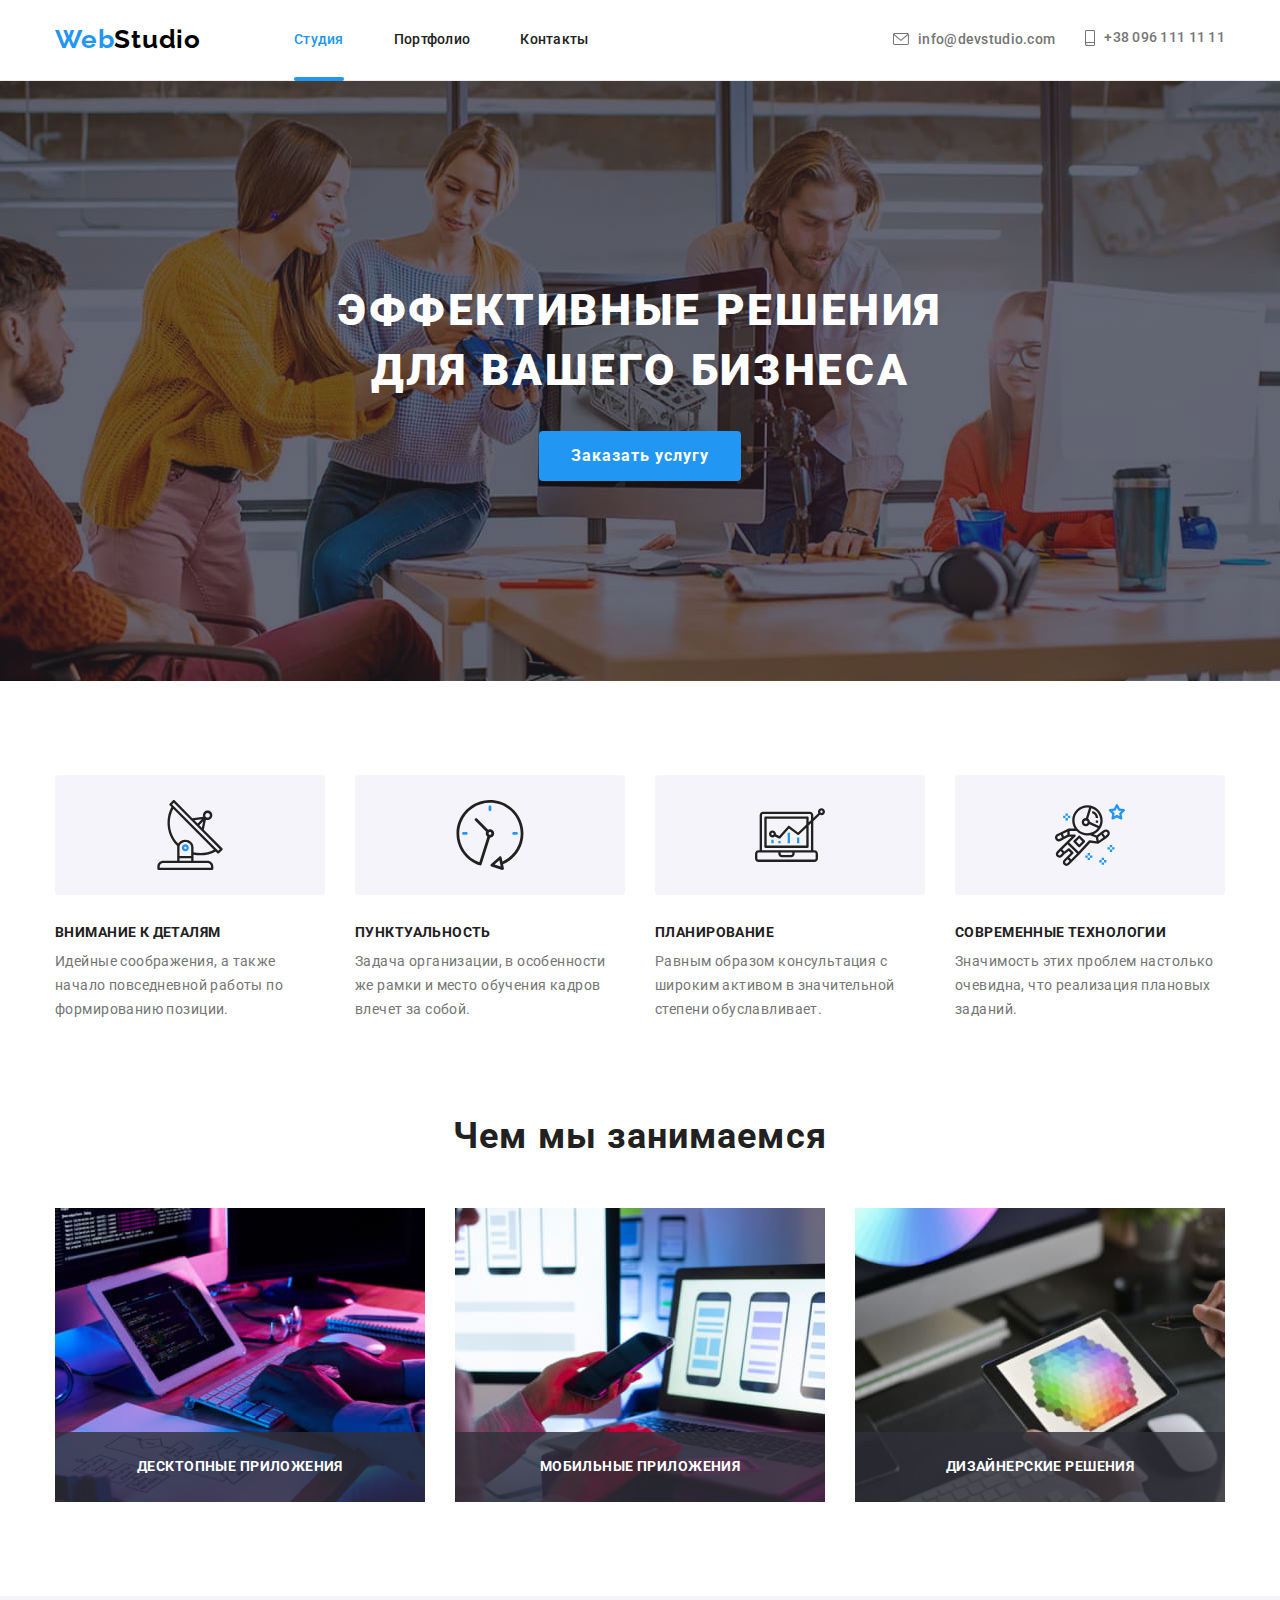
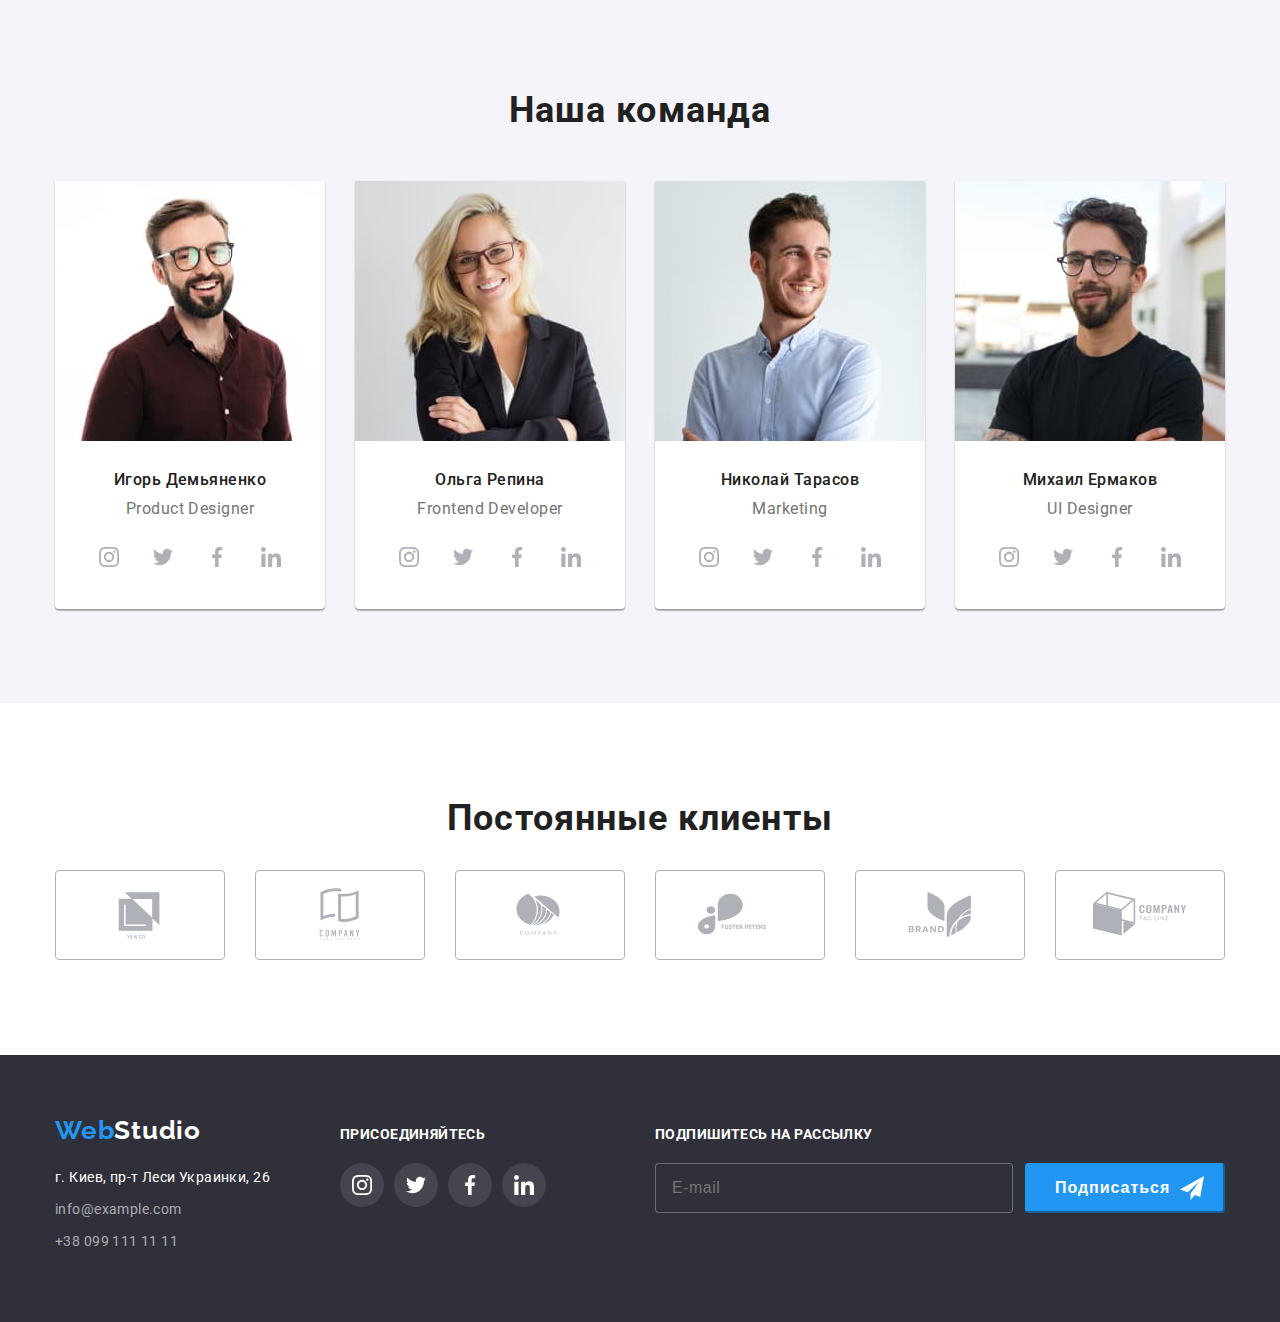
==== commit 84dbd4ca: "again" ====
--- a/index.html
+++ b/index.html
@@ -4,7 +4,7 @@
     <meta charset="UTF-8">
     <meta http-equiv="X-UA-Compatible" content="IE=edge">
     <meta name="viewport" content="width=device-width, initial-scale=1.0">
-    <title>goit-markup-hw-07</title>
+    <title>goit-markup-hw-08</title>
     <link rel="stylesheet" href="https://cdnjs.cloudflare.com/ajax/libs/modern-normalize/1.1.0/modern-normalize.min.css"
         integrity="sha512-wpPYUAdjBVSE4KJnH1VR1HeZfpl1ub8YT/NKx4PuQ5NmX2tKuGu6U/JRp5y+Y8XG2tV+wKQpNHVUX03MfMFn9Q=="
         crossorigin="anonymous" referrerpolicy="no-referrer" />
@@ -34,16 +34,17 @@
                 <button class="navigation-mob__button " data-menu-close  aria-expanded="true" type="button">
                     <svg class="navigation-mob__icon" width="19px" height="19px" aria-label="Переключатель мобильного меню">
                         
-                        <use  class="navigation-mob__close"href="./images/icons.svg#icon-close_24px"> </use>
+                        <use  class="navigation-mob__close" href="./images/icons.svg#icon-close_24px"> </use>
                     </svg>
                     </button>
+                    
                 <ul class="navigation-mob__list list">
                     <li class="navigation-mob__content"><a class="navigation-mob__link navigation-mob__link--studio link" href="./index.html">Студия</a></li>
                     <li class="navigation-mob__content"><a class="navigation-mob__link link" href="./portfolio.html">Портфолио</a></li>
                     <li class="navigation-mob__content"><a class="navigation-mob__link link" href="">Контакты</a></li>
                 </ul>
-            
-            <ul class="contacts-mob list">
+                <div class="navigation__box">
+                <ul class="contacts-mob list">
                 <li class="contacts-mob__content"><a class="contacts-mob__link contacts-mob__link--tel  link" href="tel:+380961111111">
                 
                         +38 096 111 11 11
@@ -54,14 +55,16 @@
                 </a>
                 </li>
                
-            </ul>
-            <ul class="networks-mob list" > 
+                </ul>
+                <ul class="networks-mob list" > 
                 <li class="networks-mob__content "><a  class="networks-mob__link link" href="">Instagram</a></li>
                 <li class="networks-mob__content "><a  class="networks-mob__link  link" href="">Twitter</a></li>
                 <li class="networks-mob__content "><a  class="networks-mob__link  link" href="">Facebook</a></li>
                 <li class="networks-mob__content "><a  class="networks-mob__link link " href="">LinkedIn</a></li>
 
-            </ul>
+                 </ul>
+                </div>
+            
         </div>
             <nav class="navigation" >
                 <a href="./index.html" class="logo link">
@@ -206,13 +209,25 @@
             <h2 class="our-job__title">Чем мы занимаемся</h2>
             <ul class="our-job__list list">
                 <li class="our-job__content">
-                    <img src="./images/job/box1.jpg" alt="Десктопные приложения" width="370"><div class="our-job_lettering">Десктопные приложения</div>
+                    <picture>
+                        <source srcset="./images/job/box1x1.jpg 1x, ./images/job/box1x2.jpg 2x" />
+                        <img  src="./images/job/box1x1.jpg" alt="Десктопные приложения" width="370">
+                    </picture>
+                    <div class="our-job_lettering">Десктопные приложения</div>
                 </li>
                 <li class="our-job__content">
-                    <img src="./images/job/box2.jpg" alt="Мобильные приложения" width="370"><div class="our-job_lettering">Мобильные приложения</div>
+                    <picture>
+                        <source srcset="./images/job/box2x1.jpg 1x, ./images/job/box2x2.jpg 2x" />
+                    <img  src="./images/job/box2x1.jpg" alt="Мобильные приложения" width="370">
+                    </picture>
+                    <div class="our-job_lettering">Мобильные приложения</div>
                 </li>
                 <li class="our-job__content">
-                    <img src="./images/job/box3.jpg" alt="Дизайнерские решения" width="370"><div class="our-job_lettering">Дизайнерские решения</div>
+                    <picture>
+                        <source srcset="./images/job/box3x1.jpg 1x, ./images/job/box3x2.jpg 2x" />
+                        <img src="./images/job/box3x1.jpg" alt="Мобильные приложения" width="370">
+                    </picture>
+                    <div class="our-job_lettering">Дизайнерские решения</div>
                 </li>
             </ul>
        </div>
@@ -230,7 +245,7 @@
                                 media="(min-width:768px)" />
                         <source srcset="./images/team/worker1/mworker1x1.jpg 1x, ./images/team/worker1/mworker1x2.jpg 2x" 
                                 media="(min-width:480px)" />
-                         <img  src="./images/team/worker1/mworker1x1.jpg" alt="worker" width="100%" >
+                         <img  src="./images/team/worker1/mworker1x1.jpg" alt="worker"  >
                     </picture>
                     <div class="employee__box">
                     <h3 class="employee__title">Игорь Демьяненко</h3>
@@ -267,7 +282,7 @@
                             media="(min-width:768px)" />
                         <source srcset="./images/team/worker2/mworker2x1.jpg 1x, ./images/team/worker2/mworker2x2.jpg 2x"
                             media="(min-width:480px)" />
-                        <img src="./images/team/worker2/mworker2x1.jpg" alt="worker" width="100%">
+                        <img src="./images/team/worker2/mworker2x1.jpg" alt="worker" >
                         </picture>
                     <div class="employee__box">
                     <h3 class="employee__title">Ольга Репина</h3>
@@ -304,7 +319,7 @@
                             media="(min-width:768px)" />
                         <source srcset="./images/team/worker3/mworker3x1.jpg 1x, ./images/team/worker3/mworker3x2.jpg 2x"
                             media="(min-width:480px)" />
-                        <img src="./images/team/worker3/mworker3x1.jpg" alt="worker" width="100%">
+                        <img src="./images/team/worker3/mworker3x1.jpg" alt="worker" >
                     </picture>
                     <div class="employee__box">
                     <h3 class="employee__title">Николай Тарасов</h3>
@@ -341,7 +356,7 @@
                             media="(min-width:768px)" />
                         <source srcset="./images/team/worker4/mworker4x1.jpg 1x, ./images/team/worker4/mworker4x2.jpg 2x"
                             media="(min-width:480px)" />
-                        <img src="./images/team/worker4/mworker4x1.jpg" alt="worker" width="100%">
+                        <img src="./images/team/worker4/mworker4x1.jpg" alt="worker" >
                     </picture>
                     <div class="employee__box">
                     <h3 class="employee__title">Михаил Ермаков</h3>
--- a/css/main.min.css
+++ b/css/main.min.css
@@ -1,2 +1,2 @@
-:root{--main-font: 'Roboto';--secondary-font: 'Raleway';--main-text-color: #212121;--primyry-text-color: #757575;--secondary-color: #2196f3;--bacnd-color: #ffffff;--logo-color: #000000;--hero-foot-color: #2f303a;--dysine-color: #f5f4fa;--adress-color: rgba(255, 255, 255, 0.6);--categorie-color: #eeeeee;--button-color: #188ce8;--icon-color: #afb1b8}*,*::before,*::after{-webkit-box-sizing:border-box;box-sizing:border-box}.container{width:100%;padding-left:15px;padding-right:15px}@media screen and (min-width: 480px){.container{width:480px;margin:0 auto}}@media screen and (min-width: 768px){.container{width:768px}}@media screen and (min-width: 1200px){.container{width:1200px}}h1,h2,h3,h4,h5,h6,p{margin:0}ul{padding:0;margin:0}img{display:block}body{color:var(--main-text-color);font-family:var(--main-font),sans-serif;font-weight:400;margin:0px;position:relative}.list{list-style-type:none}.link{text-decoration:none;display:block}@media screen and (min-width: 480px){.section{width:100%}}@media screen and (min-width: 768px){.section{width:100%}}@media screen and (min-width: 1200px){.section{width:100%}}.logo{font-family:var(--secondary-font);font-weight:700;font-size:26px;line-height:1.2;letter-spacing:0.03em}.logo--top{display:inline-block;color:var(--logo-color)}@media screen and (min-width: 768px){.logo--top{display:none}}.logo--bottom{text-align:center;display:block;color:var(--bacnd-color);margin-bottom:20px}@media screen and (min-width: 1200px){.logo--bottom{text-align:start}}.logo__web{color:var(--secondary-color)}.navigation .logo{color:var(--logo-color)}.adress{margin-bottom:60px;font-style:normal}@media screen and (min-width: 1200px){.adress{margin-bottom:0px}}.adress__fact{font-size:14px;letter-spacing:0.03em;line-height:1.7;color:var(--bacnd-color);-webkit-transition:color 250ms cubic-bezier(0.4, 0, 0.2, 1);transition:color 250ms cubic-bezier(0.4, 0, 0.2, 1)}.adress__fact:hover{color:var(--secondary-color)}.adress__fact:focus{color:var(--secondary-color)}.adress__secondary{font-size:14px;line-height:1.7;letter-spacing:0.03em;color:var(--adress-color);-webkit-transition:color 250ms cubic-bezier(0.4, 0, 0.2, 1);transition:color 250ms cubic-bezier(0.4, 0, 0.2, 1)}.adress__secondary:focus{color:var(--secondary-color)}.adress__secondary:hover{color:var(--secondary-color)}.adress__content{margin-bottom:8px;text-align:center}@media screen and (min-width: 1200px){.adress__content{text-align:start}}.backdrop{position:fixed;top:0;left:0;width:100%;height:100%;background-color:rgba(0,0,0,0.2);-webkit-transition-property:opacity, visibility, -webkit-transform;transition-property:opacity, visibility, -webkit-transform;transition-property:transform, opacity, visibility;transition-property:transform, opacity, visibility, -webkit-transform;-webkit-transition-duration:250ms;transition-duration:250ms;-webkit-transition-timing-function:cubic-bezier(0.4, 0, 0.2, 1);transition-timing-function:cubic-bezier(0.4, 0, 0.2, 1);z-index:10}.backdrop.is-hidden{-webkit-transform:scale(0.7);transform:scale(0.7);opacity:0;pointer-events:none;visibility:hidden}.card__box{position:relative;overflow:hidden}.card__overlay{position:absolute;padding:63px 24px;width:100%;height:100%;background-color:rgba(33,150,243,0.9);top:0;-webkit-transform:translateY(101%);transform:translateY(101%);-webkit-transition:-webkit-transform 250ms cubic-bezier(0.4, 0, 0.2, 1);transition:-webkit-transform 250ms cubic-bezier(0.4, 0, 0.2, 1);transition:transform 250ms cubic-bezier(0.4, 0, 0.2, 1);transition:transform 250ms cubic-bezier(0.4, 0, 0.2, 1), -webkit-transform 250ms cubic-bezier(0.4, 0, 0.2, 1)}@media screen and (min-width: 768px){.card__overlay{padding:49px 24px}}.card__text{font-size:18px;line-height:1.55;letter-spacing:0.03em;color:var(--bacnd-color)}.card{width:100%}@media screen and (max-width: 767px){.card{margin-bottom:30px}}@media screen and (min-width: 768px){.card{width:354px}}@media screen and (min-width: 1200px){.card{width:370px;margin-right:30px;margin-bottom:30px}}@media screen and (min-width: 768px){.card:nth-child(2n){margin-left:30px}}@media screen and (min-width: 1200px){.card:nth-child(2n){margin-left:0px}}@media screen and (max-width: 1199px){.card:not(:last-child){margin-bottom:30px}}@media screen and (min-width: 1200px){.card:nth-child(3n){margin-right:0px}}.card:nth-child(n+7){margin-bottom:0px}.card__description{border:1px solid var(--categorie-color);border-top:none;padding:20px 24px}.card__titles{font-weight:700;font-size:18px;line-height:2;color:var(--main-text-color);margin-bottom:4px}.card__specification{font-size:16px;line-height:1.87;letter-spacing:0.03em;color:var(--primyry-text-color)}.card__link{-webkit-transition:-webkit-box-shadow 250ms cubic-bezier(0.4, 0, 0.2, 1);transition:-webkit-box-shadow 250ms cubic-bezier(0.4, 0, 0.2, 1);transition:box-shadow 250ms cubic-bezier(0.4, 0, 0.2, 1);transition:box-shadow 250ms cubic-bezier(0.4, 0, 0.2, 1), -webkit-box-shadow 250ms cubic-bezier(0.4, 0, 0.2, 1)}.card__link:hover,.card__link:focus{-webkit-box-shadow:0px 1px 1px rgba(0,0,0,0.12),0px 4px 4px rgba(0,0,0,0.06),1px 4px 6px rgba(0,0,0,0.16);box-shadow:0px 1px 1px rgba(0,0,0,0.12),0px 4px 4px rgba(0,0,0,0.06),1px 4px 6px rgba(0,0,0,0.16)}.card__link:hover .card__box .card__overlay,.card__link:focus .card__box .card__overlay{-webkit-transform:translateY(0%);transform:translateY(0%)}.card__link:hover .card__box .card__overlay,.card__link:focus .card__box .card__overlay{-webkit-transform:translateY(0%);transform:translateY(0%)}.categories__butns{cursor:pointer;background-color:var(--dysine-color);border:none;border-radius:4px;font-family:var(--main-font);font-weight:500;font-size:16px;line-height:1.6;text-align:center;letter-spacing:0.03em;padding:6px 22px;min-width:73px;margin-bottom:15px;-webkit-transition:background-color 250ms cubic-bezier(0.4, 0, 0.2, 1),color 2500ms cubic-bezier(0.4, 0, 0.2, 1),-webkit-box-shadow 250ms cubic-bezier(0.4, 0, 0.2, 1);transition:background-color 250ms cubic-bezier(0.4, 0, 0.2, 1),color 2500ms cubic-bezier(0.4, 0, 0.2, 1),-webkit-box-shadow 250ms cubic-bezier(0.4, 0, 0.2, 1);transition:box-shadow 250ms cubic-bezier(0.4, 0, 0.2, 1),background-color 250ms cubic-bezier(0.4, 0, 0.2, 1),color 2500ms cubic-bezier(0.4, 0, 0.2, 1);transition:box-shadow 250ms cubic-bezier(0.4, 0, 0.2, 1),background-color 250ms cubic-bezier(0.4, 0, 0.2, 1),color 2500ms cubic-bezier(0.4, 0, 0.2, 1),-webkit-box-shadow 250ms cubic-bezier(0.4, 0, 0.2, 1)}.categories__butns:hover{background-color:var(--secondary-color);color:var(--bacnd-color);-webkit-box-shadow:0px 3px 1px rgba(0,0,0,0.1),0px 1px 2px rgba(0,0,0,0.08),0px 2px 2px rgba(0,0,0,0.12);box-shadow:0px 3px 1px rgba(0,0,0,0.1),0px 1px 2px rgba(0,0,0,0.08),0px 2px 2px rgba(0,0,0,0.12)}.categories__butns:focus{background-color:var(--secondary-color);color:var(--bacnd-color);-webkit-box-shadow:0px 3px 1px rgba(0,0,0,0.1),0px 1px 2px rgba(0,0,0,0.08),0px 2px 2px rgba(0,0,0,0.12);box-shadow:0px 3px 1px rgba(0,0,0,0.1),0px 1px 2px rgba(0,0,0,0.08),0px 2px 2px rgba(0,0,0,0.12)}.categories__list{margin-top:60px;margin-bottom:25px;display:-webkit-box;display:-ms-flexbox;display:flex;-ms-flex-wrap:wrap;flex-wrap:wrap;-webkit-box-pack:first baseline;-ms-flex-pack:first baseline;justify-content:first baseline}@media screen and (min-width: 768px){.categories__list{-webkit-box-pack:center;-ms-flex-pack:center;justify-content:center}}.categories__content:not(:last-child){margin-right:8px}.categories__cards{padding-bottom:60px;display:block}@media screen and (min-width: 768px){.categories__cards{display:-webkit-box;display:-ms-flexbox;display:flex;-ms-flex-wrap:wrap;flex-wrap:wrap}}@media screen and (min-width: 768px){.categories__cards{padding-bottom:94px}}.close-button{cursor:pointer;position:absolute;top:8px;right:8px;width:30px;height:30px;background-color:var(--bacnd-color);border:1px solid rgba(0,0,0,0.1);border-radius:50%}.close-button:focus .close-button__icon,.close-button:hover .close-button__icon{fill:var(--button-color)}.close-button__icon{position:absolute;top:50%;left:50%;-webkit-transform:translate(-50%, -50%);transform:translate(-50%, -50%);fill:var(--logo-color)}.contacts__link{display:-webkit-inline-box;display:-ms-inline-flexbox;display:inline-flex;-webkit-box-align:center;-ms-flex-align:center;align-items:center;font-weight:500;line-height:1.1666;letter-spacing:0.02em;font-size:12px;color:var(--primyry-text-color);text-decoration:none;-webkit-transition:color 250ms cubic-bezier(0.4, 0, 0.2, 1);transition:color 250ms cubic-bezier(0.4, 0, 0.2, 1)}@media screen and (min-width: 1200px){.contacts__link{font-size:14px;line-height:1.14}}.contacts__link:hover .contacts__icon,.contacts__link:focus .contacts__icon{fill:var(--secondary-color)}.contacts__link:hover,.contacts__link:focus{color:var(--secondary-color)}.contacts__link:hover .contacts__icon--tel,.contacts__link:focus .contacts__icon--tel{fill:var(--secondary-color)}.contacts__icon{fill:var(--primyry-text-color);display:inline-block;margin-right:9px;-webkit-transition:fill 250ms cubic-bezier(0.4, 0, 0.2, 1);transition:fill 250ms cubic-bezier(0.4, 0, 0.2, 1)}.contacts__icon--mail{width:16px;height:12px}.contacts__icon--tel{width:10px;height:16px}.contacts{display:block;margin-left:auto}@media screen and (min-width: 1200px){.contacts{display:-webkit-box;display:-ms-flexbox;display:flex;-webkit-box-align:center;-ms-flex-align:center;align-items:center}}@media screen and (min-width: 1200px){.contacts__content:last-child{margin-left:30px}}@media screen and (max-width: 1199px){.contacts__content:last-child{margin-top:10px}}.employee__networks{max-width:206px;display:-webkit-box;display:-ms-flexbox;display:flex;-webkit-box-align:center;-ms-flex-align:center;align-items:center;-webkit-box-pack:justify;-ms-flex-pack:justify;justify-content:space-between;margin-left:auto;margin-right:auto}.employee__icon{width:20px;height:20px;fill:var(--icon-color);-webkit-transition:fill 250ms cubic-bezier(0.4, 0, 0.2, 1);transition:fill 250ms cubic-bezier(0.4, 0, 0.2, 1)}.employee__link{display:-webkit-box;display:-ms-flexbox;display:flex;-webkit-box-pack:center;-ms-flex-pack:center;justify-content:center;-webkit-box-align:center;-ms-flex-align:center;align-items:center;width:44px;height:44px;background-color:var(--bacnd-color);border-radius:50%;-webkit-transition:background-color 250ms cubic-bezier(0.4, 0, 0.2, 1);transition:background-color 250ms cubic-bezier(0.4, 0, 0.2, 1)}.employee__link:hover,.employee__link:focus{background-color:var(--secondary-color)}.employee__link:hover .employee__icon,.employee__link:focus .employee__icon{fill:var(--bacnd-color)}.employee{background-color:var(--bacnd-color);border-radius:0px 0px 4px 4px;-webkit-box-shadow:0px 1px 3px rgba(0,0,0,0.12),0px 1px 1px rgba(0,0,0,0.14),0px 2px 1px rgba(0,0,0,0.2);box-shadow:0px 1px 3px rgba(0,0,0,0.12),0px 1px 1px rgba(0,0,0,0.14),0px 2px 1px rgba(0,0,0,0.2);width:100%}@media screen and (min-width: 768px){.employee{width:354px}}@media screen and (min-width: 1200px){.employee{width:270px}}@media screen and (max-width: 767px){.employee:not(:last-child){margin-bottom:30px}}@media screen and (min-width: 768px){.employee:nth-last-child(2n){margin-right:25px}}@media screen and (min-width: 768px){.employee:nth-last-child(-n+2){margin-top:30px}}@media screen and (min-width: 1200px){.employee:nth-last-child(-n+2){margin-top:0px}}@media screen and (min-width: 1200px){.employee:not(:last-child){margin-right:30px}}.employee__box{padding:30px 32px}.employee__title{font-weight:500;line-height:1.18;text-align:center;letter-spacing:0.03em;font-size:16px;margin-bottom:10px}.employee__position{font-size:16px;line-height:1.18;text-align:center;letter-spacing:0.03em;color:var(--primyry-text-color);margin-bottom:16px}.hero{display:block;background-color:var(--hero-foot-color);background-image:-webkit-gradient(linear, left top, left bottom, from(rgba(47,48,58,0.4)), to(rgba(47,48,58,0.4))),url("../images/hero/HeroMobile1x.jpg");background-image:linear-gradient(to bottom, rgba(47,48,58,0.4), rgba(47,48,58,0.4)),url("../images/hero/HeroMobile1x.jpg");background-repeat:no-repeat;background-position:center;padding-top:118px;padding-bottom:118px;background-size:cover}@media (min-device-pixel-ratio: 2), (-webkit-min-device-pixel-ratio: 2), (min-resolution: 192dpi), (min-resolution: 2dppx){.hero{background-image:-webkit-gradient(linear, left top, left bottom, from(rgba(47,48,58,0.4)), to(rgba(47,48,58,0.4))),url("../images/hero/HeroMobile2x.jpg");background-image:linear-gradient(to bottom, rgba(47,48,58,0.4), rgba(47,48,58,0.4)),url("../images/hero/HeroMobile2x.jpg")}}@media screen and (min-width: 768px){.hero{background-image:-webkit-gradient(linear, left top, left bottom, from(rgba(47,48,58,0.4)), to(rgba(47,48,58,0.4))),url("../images/hero/HeroTablet1x.jpg");background-image:linear-gradient(to bottom, rgba(47,48,58,0.4), rgba(47,48,58,0.4)),url("../images/hero/HeroTablet1x.jpg")}}@media screen and (min-width: 768px) and (min-device-pixel-ratio: 2), screen and (min-width: 768px) and (-webkit-min-device-pixel-ratio: 2), screen and (min-width: 768px) and (min-resolution: 192dpi), screen and (min-width: 768px) and (min-resolution: 2dppx){.hero{background-image:-webkit-gradient(linear, left top, left bottom, from(rgba(47,48,58,0.4)), to(rgba(47,48,58,0.4))),url("../images/hero/HeroTablet2x.jpg");background-image:linear-gradient(to bottom, rgba(47,48,58,0.4), rgba(47,48,58,0.4)),url("../images/hero/HeroTablet2x.jpg")}}@media screen and (min-width: 1200px){.hero{padding-bottom:200px;padding-top:200px;background-image:-webkit-gradient(linear, left top, left bottom, from(rgba(47,48,58,0.4)), to(rgba(47,48,58,0.4))),url("../images/hero/HeroDesk1x.jpg");background-image:linear-gradient(to bottom, rgba(47,48,58,0.4), rgba(47,48,58,0.4)),url("../images/hero/HeroDesk1x.jpg")}}@media screen and (min-width: 1200px) and (min-device-pixel-ratio: 2), screen and (min-width: 1200px) and (-webkit-min-device-pixel-ratio: 2), screen and (min-width: 1200px) and (min-resolution: 192dpi), screen and (min-width: 1200px) and (min-resolution: 2dppx){.hero{background-image:-webkit-gradient(linear, left top, left bottom, from(rgba(47,48,58,0.4)), to(rgba(47,48,58,0.4))),url("../images/hero/HeroDesk2x.jpg");background-image:linear-gradient(to bottom, rgba(47,48,58,0.4), rgba(47,48,58,0.4)),url("../images/hero/HeroDesk2x.jpg")}}.hero__title{font-weight:900;font-size:26px;line-height:1.61;max-width:360px;letter-spacing:0.06em;text-transform:uppercase;color:var(--bacnd-color);text-align:center;margin:0 auto 30px auto}@media screen and (min-width: 1200px){.hero__title{line-height:1.36;font-size:44px;max-width:696px}}.hero__button{display:block;font-family:var(--main-font);cursor:pointer;background:var(--secondary-color);-webkit-box-shadow:0px 4px 4px rgba(0,0,0,0.15);box-shadow:0px 4px 4px rgba(0,0,0,0.15);border-radius:4px;border:none;min-width:200px;padding:10px 32px;font-weight:700;font-size:16px;line-height:1.87;-webkit-box-align:center;-ms-flex-align:center;align-items:center;letter-spacing:0.06em;margin-left:auto;margin-right:auto;color:var(--bacnd-color);-webkit-transition:background-color 250ms cubic-bezier(0.4, 0, 0.2, 1);transition:background-color 250ms cubic-bezier(0.4, 0, 0.2, 1)}.hero__button:hover{background-color:var(--button-color)}.hero__button:focus{background-color:var(--button-color)}@media screen and (min-width: 1200px){.mailing{margin-left:auto;margin-top:12px}}.mailing__title{text-align:center;font-weight:700;margin-bottom:20px;font-size:14px;line-height:1.14;letter-spacing:0.03em;text-transform:uppercase;color:var(--bacnd-color)}@media screen and (min-width: 1200px){.mailing__title{text-align:start}}@media screen and (min-width: 1200px){.mailing__form{display:-webkit-box;display:-ms-flexbox;display:flex}}.mailing__input{font-size:16px;line-height:1.25;letter-spacing:0.03em;padding-left:16px;color:var(--bacnd-color);display:-webkit-box;display:-ms-flexbox;display:flex;-webkit-box-align:center;-ms-flex-align:center;align-items:center;height:50px;width:100%;background-color:var(--hero-foot-color);border:1px solid rgba(255,255,255,0.3);border-radius:4px;-webkit-transition:border-color 250ms cubic-bezier(0.4, 0, 0.2, 1);transition:border-color 250ms cubic-bezier(0.4, 0, 0.2, 1);outline:none}.mailing__input:focus,.mailing__input:hover{border-color:var(--secondary-color)}@media screen and (min-width: 768px){.mailing__input{width:450px;margin-left:auto;margin-right:auto}}@media screen and (min-width: 1200px){.mailing__input{width:358px}}.mailing__button{margin-top:20px;margin-left:auto;margin-right:auto;display:-webkit-box;display:-ms-flexbox;display:flex;-webkit-box-align:center;-ms-flex-align:center;align-items:center;font-weight:700;font-size:16px;line-height:1.87;letter-spacing:0.06em;color:var(--bacnd-color);cursor:pointer;width:200px;height:50px;padding-left:28px;background-color:var(--secondary-color);border-radius:4px;border-color:var(--secondary-color);-webkit-transition:background-color 250ms cubic-bezier(0.4, 0, 0.2, 1);transition:background-color 250ms cubic-bezier(0.4, 0, 0.2, 1)}.mailing__button:focus,.mailing__button:hover{background-color:var(--button-color)}@media screen and (min-width: 1200px){.mailing__button{margin-top:0px;margin-left:12px}}.mailing_icon{margin-left:10px}.modal{padding:40px;position:absolute;width:450px;height:609px;background-color:var(--bacnd-color);top:50%;left:50%;-webkit-transform:translate(-50%, -50%);transform:translate(-50%, -50%);-webkit-box-shadow:0px 1px 3px rgba(0,0,0,0.12),0px 1px 1px rgba(0,0,0,0.14),0px 2px 1px rgba(0,0,0,0.2);box-shadow:0px 1px 3px rgba(0,0,0,0.12),0px 1px 1px rgba(0,0,0,0.14),0px 2px 1px rgba(0,0,0,0.2);border-radius:4px}@media screen and (max-width: 434px){.modal{width:340px}}@media screen and (min-width: 1200px){.modal{width:528px;height:auto}}.modal__recomend{display:block;margin-bottom:12px;font-weight:700;font-size:20px;line-height:1.15;text-align:center;letter-spacing:0.03em;color:var(--main-text-color)}.modal__label{position:relative;display:-webkit-box;display:-ms-flexbox;display:flex;-webkit-box-orient:vertical;-webkit-box-direction:normal;-ms-flex-direction:column;flex-direction:column;margin-bottom:10px;text-align:left;font-size:12px;line-height:1.16;letter-spacing:0.01em;color:var(--primyry-text-color)}.modal__input{padding-left:38px;z-index:1;width:100%;height:40px;border:1px solid rgba(33,33,33,0.2);-webkit-box-sizing:border-box;box-sizing:border-box;border-radius:4px;background-color:var(--bacnd-color);outline:none;margin-top:4px;-webkit-transition:border-color 250ms cubic-bezier(0.4, 0, 0.2, 1);transition:border-color 250ms cubic-bezier(0.4, 0, 0.2, 1)}.modal__textarea{width:100%;height:138px;outline:none;border:1px solid rgba(33,33,33,0.2);-webkit-box-sizing:border-box;box-sizing:border-box;border-radius:4px;resize:none;padding:12px 16px;margin-top:4px;-webkit-transition:border-color 250ms cubic-bezier(0.4, 0, 0.2, 1);transition:border-color 250ms cubic-bezier(0.4, 0, 0.2, 1)}.modal__textarea:focus{outline:none;border-color:var(--secondary-color)}.modal__agree{position:relative;padding-left:20px;display:block;font-size:12px;line-height:1.1666;letter-spacing:0.03em;color:#757575}@media screen and (min-width: 1200px){.modal__agree{font-size:14px;line-height:1.7;padding-left:35px}}.modal__check-area{display:block;position:absolute;width:16px;height:15px;background-color:var(--bacnd-color);border:2px solid var(--main-text-color);border-radius:2px;top:50%;left:10px;-webkit-transform:translate(-50%, -50%);transform:translate(-50%, -50%);cursor:pointer;-webkit-transition:border-color 250ms cubic-bezier(0.4, 0, 0.2, 1),background-image 250ms cubic-bezier(0.4, 0, 0.2, 1);transition:border-color 250ms cubic-bezier(0.4, 0, 0.2, 1),background-image 250ms cubic-bezier(0.4, 0, 0.2, 1)}@media screen and (min-width: 1200px){.modal__check-area{left:20px}}.modal__checkbox:checked+.modal__check-area{background-image:url(../images/check.svg);background-color:var(--secondary-color);border-color:var(--secondary-color);background-repeat:no-repeat;background-size:contain;border:none}.modal__checkbox:focus+.modal__check-area{border-color:var(--secondary-color);outline:none}.modal__link{color:#2196f3}.modal__textarea::-webkit-input-placeholder{font-size:12px;line-height:14px;letter-spacing:0.01em;color:rgba(117,117,117,0.5)}.modal__textarea:-ms-input-placeholder{font-size:12px;line-height:14px;letter-spacing:0.01em;color:rgba(117,117,117,0.5)}.modal__textarea::-ms-input-placeholder{font-size:12px;line-height:14px;letter-spacing:0.01em;color:rgba(117,117,117,0.5)}.modal__textarea::placeholder{font-size:12px;line-height:14px;letter-spacing:0.01em;color:rgba(117,117,117,0.5)}.modal__button{display:block;margin-top:30px;margin-left:auto;margin-right:auto;font-weight:700;font-size:16px;line-height:1.88;letter-spacing:0.06em;color:var(--bacnd-color);cursor:pointer;width:200px;height:50px;background-color:#2196f3;border-radius:4px;border-color:var(--secondary-color);-webkit-transition:background-color 250ms cubic-bezier(0.4, 0, 0.2, 1),-webkit-box-shadow 250ms cubic-bezier(0.4, 0, 0.2, 1);transition:background-color 250ms cubic-bezier(0.4, 0, 0.2, 1),-webkit-box-shadow 250ms cubic-bezier(0.4, 0, 0.2, 1);transition:background-color 250ms cubic-bezier(0.4, 0, 0.2, 1),box-shadow 250ms cubic-bezier(0.4, 0, 0.2, 1);transition:background-color 250ms cubic-bezier(0.4, 0, 0.2, 1),box-shadow 250ms cubic-bezier(0.4, 0, 0.2, 1),-webkit-box-shadow 250ms cubic-bezier(0.4, 0, 0.2, 1)}.modal__button:focus,.modal__button:hover{-webkit-box-shadow:0px 4px 4px rgba(0,0,0,0.15);box-shadow:0px 4px 4px rgba(0,0,0,0.15);background-color:var(--button-color)}.modal__icon{position:absolute;z-index:2;bottom:14px;left:15px;fill:var(--main-text-color);-webkit-transition:fill 250ms cubic-bezier(0.4, 0, 0.2, 1);transition:fill 250ms cubic-bezier(0.4, 0, 0.2, 1)}.modal__input:focus{border-color:var(--secondary-color);outline:none}.modal__input:focus+.modal__icon{fill:var(--secondary-color)}.navigation{display:none}@media screen and (min-width: 768px){.navigation{display:-webkit-box;display:-ms-flexbox;display:flex;-webkit-box-align:center;-ms-flex-align:center;align-items:center}}.navigation__list{-webkit-box-align:center;-ms-flex-align:center;align-items:center;display:-webkit-box;display:-ms-flexbox;display:flex;margin-left:88px}@media screen and (min-width: 1200px){.navigation__list{margin-left:93px}}.navigation__content{position:relative;padding-top:32px;padding-bottom:32px}.navigation__content:not(:last-child){margin-right:50px}.navigation__link.navigation__link--studio{color:var(--secondary-color)}.navigation__link.navigation__link--portfolio{color:var(--secondary-color)}.navigation__link{font-weight:500;font-size:14px;line-height:1.14;letter-spacing:0.02em;color:var(--main-text-color);text-decoration:none;-webkit-transition:color 250ms cubic-bezier(0.4, 0, 0.2, 1);transition:color 250ms cubic-bezier(0.4, 0, 0.2, 1)}.navigation__link:hover{color:var(--secondary-color)}.navigation__link:focus{color:var(--secondary-color)}.navigation__link .navigation__link{padding-top:20px;padding-bottom:20px}.navigation__link.navigation__link--studio::after{position:absolute;bottom:-1px;content:'';display:block;width:100%;height:4px;border-radius:2px;background-color:var(--secondary-color)}.navigation__link.navigation__link--portfolio::after{position:absolute;bottom:-1px;content:'';display:block;width:100%;height:4px;border-radius:2px;background-color:var(--secondary-color)}.networks__title{text-align:center;font-weight:700;margin-bottom:20px;font-size:14px;line-height:1.14;letter-spacing:0.03em;text-transform:uppercase;color:var(--bacnd-color)}@media screen and (min-width: 1200px){.networks__title{text-align:start}}.networks{margin-bottom:60px}@media screen and (min-width: 768px){.networks{margin-top:5px}}@media screen and (min-width: 1200px){.networks{margin-left:70px;margin-bottom:0px;margin-top:12px}}.networks__list{display:-webkit-box;display:-ms-flexbox;display:flex;-webkit-box-pack:center;-ms-flex-pack:center;justify-content:center;-webkit-box-align:center;-ms-flex-align:center;align-items:center}.networks__icon{width:20px;height:20px;fill:var(--bacnd-color)}.networks__content:not(:last-child){margin-right:10px}.networks__link{display:-webkit-box;display:-ms-flexbox;display:flex;-webkit-box-pack:center;-ms-flex-pack:center;justify-content:center;-webkit-box-align:center;-ms-flex-align:center;align-items:center;width:44px;height:44px;background-color:rgba(255,255,255,0.1);border-radius:50%;-webkit-transition:background-color 250ms cubic-bezier(0.4, 0, 0.2, 1);transition:background-color 250ms cubic-bezier(0.4, 0, 0.2, 1)}.networks__link:focus,.networks__link:hover{background-color:var(--secondary-color)}.our-clients{padding-top:60px;padding-bottom:60px}@media screen and (min-width: 1200px){.our-clients{padding-top:94px;padding-bottom:94px}}.our-clients__title{font-weight:700;font-size:28px;line-height:1.17;text-align:center;letter-spacing:0.03em;margin-bottom:30px}@media screen and (min-width: 1200px){.our-clients__title{font-size:36px;margin-bottom:50pxpx}}.clients{display:-webkit-box;display:-ms-flexbox;display:flex;-webkit-box-align:center;-ms-flex-align:center;align-items:center;-ms-flex-wrap:wrap;flex-wrap:wrap;margin-left:-30px}.clients__content{display:-webkit-box;display:-ms-flexbox;display:flex;-webkit-box-align:center;-ms-flex-align:center;align-items:center;-webkit-box-pack:center;-ms-flex-pack:center;justify-content:center;-ms-flex-preferred-size:calc(100% / 2 - 30px);flex-basis:calc(100% / 2 - 30px);margin-left:30px;margin-top:30px;height:92px}@media screen and (min-width: 768px){.clients__content{-ms-flex-preferred-size:calc(100% / 3 - 30px);flex-basis:calc(100% / 3 - 30px)}}@media screen and (min-width: 1200px){.clients__content{-ms-flex-preferred-size:calc(100% / 6 - 30px);flex-basis:calc(100% / 6 - 30px);margin-top:0px}}.clients__icon{fill:var(--icon-color);-webkit-transition:fill 250ms cubic-bezier(0.4, 0, 0.2, 1);transition:fill 250ms cubic-bezier(0.4, 0, 0.2, 1)}.clients__link{background-color:var(--bacnd-color);display:-webkit-inline-box;display:-ms-inline-flexbox;display:inline-flex;-webkit-box-pack:center;-ms-flex-pack:center;justify-content:center;-webkit-box-align:center;-ms-flex-align:center;align-items:center;width:100%;height:90px;border:1px solid var(--icon-color);border-radius:4px;-webkit-transition:border-color 250ms cubic-bezier(0.4, 0, 0.2, 1);transition:border-color 250ms cubic-bezier(0.4, 0, 0.2, 1)}.clients__link:hover .clients__icon,.clients__link:focus .clients__icon{fill:var(--secondary-color)}.clients__link:hover,.clients__link:focus{border-color:var(--secondary-color)}.our-job.section{display:none;padding-top:0px}@media screen and (min-width: 1200px){.our-job.section{display:block;padding-top:94px;padding-bottom:94px}}.our-job__title{font-weight:700;line-height:1.16;text-align:center;letter-spacing:0.03em;font-size:36px;margin-bottom:50px}.our-job__list{display:-webkit-box;display:-ms-flexbox;display:flex}.our-job__content{position:relative;width:370px}.our-job__content:not(:last-child){margin-right:30px}.our-job_lettering{position:absolute;bottom:0;padding-top:27px;padding-bottom:27px;width:100%;font-weight:700;font-size:14px;line-height:1.14;text-align:center;letter-spacing:0.03em;text-transform:uppercase;color:var(--bacnd-color);background-color:rgba(47,48,58,0.8)}.our-team{padding-bottom:60px;padding-top:60px;background-color:var(--dysine-color)}.our-team__title{font-weight:700;line-height:1.17;text-align:center;letter-spacing:0.03em;font-size:28px;margin-bottom:30px}@media screen and (min-width: 1200px){.our-team__title{margin-bottom:50px;font-size:36px;line-height:1.16}}@media screen and (min-width: 1200px){.our-team{padding-bottom:94px;padding-top:94px}}@media screen and (min-width: 768px){.our-team__list{display:-webkit-box;display:-ms-flexbox;display:flex;-ms-flex-wrap:wrap;flex-wrap:wrap;-webkit-box-pack:center;-ms-flex-pack:center;justify-content:center}}@media screen and (min-width: 1200px){.our-team__list{-ms-flex-wrap:nowrap;flex-wrap:nowrap}}.footer{background-color:var(--hero-foot-color);padding-top:60px;padding-bottom:60px}.footer__navigation{display:block}@media screen and (min-width: 768px){.footer__navigation{display:-webkit-box;display:-ms-flexbox;display:flex;-ms-flex-pack:distribute;justify-content:space-around}}@media screen and (min-width: 1200px){.footer__container{display:-webkit-box;display:-ms-flexbox;display:flex}}.header{border-bottom:1px solid #ececec}.header .container{-webkit-box-align:center;-ms-flex-align:center;align-items:center;padding-top:15px;padding-bottom:15px}@media screen and (min-width: 768px){.header .container{padding-bottom:0px;padding-top:0px}}.header__button{width:30px;height:30px;border:none;background-color:transparent;margin-left:auto;margin-top:4px}.header__button .header__close{display:none}@media screen and (min-width: 768px){.header__button{display:none}}.header__button.is-open .header__menu{display:none}.header__button.is-open .header__close{display:block}.header__nav{display:-webkit-box;display:-ms-flexbox;display:flex;-webkit-box-align:center;-ms-flex-align:center;align-items:center}@media screen and (min-width: 768px){.header__nav{display:none}}.services__picture{display:-webkit-box;display:-ms-flexbox;display:flex;-webkit-box-pack:center;-ms-flex-pack:center;justify-content:center;-webkit-box-align:center;-ms-flex-align:center;align-items:center;margin-bottom:30px;height:120px;background-color:var(--dysine-color);border-radius:4px}.services__icon{width:70px;height:70px}.services{-webkit-box-align:center;-ms-flex-align:center;align-items:center;padding-top:60px;padding-bottom:60px}@media screen and (min-width: 768px){.services{display:-webkit-box;display:-ms-flexbox;display:flex;-ms-flex-wrap:wrap;flex-wrap:wrap;-webkit-box-align:start;-ms-flex-align:start;align-items:flex-start}}@media screen and (min-width: 1200px){.services{-ms-flex-wrap:nowrap;flex-wrap:nowrap;-webkit-box-pack:center;-ms-flex-pack:center;justify-content:center;padding-top:94px;padding-bottom:0px}}.services__content{width:100%}@media screen and (max-width: 767px){.services__content:not(:first-child){margin-top:30px}}@media screen and (min-width: 768px){.services__content{width:354px}}@media screen and (min-width: 1200px){.services__content{width:270px}}@media screen and (min-width: 768px){.services__content:nth-last-child(2n){margin-right:30px}}@media screen and (min-width: 1200px){.services__content:nth-last-child(2n){margin-right:0px}}@media screen and (min-width: 768px){.services__content:nth-last-child(-n+2){margin-top:30px}}@media screen and (min-width: 1200px){.services__content:nth-last-child(-n+2){margin-top:0px}}@media screen and (min-width: 1200px){.services__content:not(:last-child){margin-right:30px}}.services__titles{font-weight:700;font-size:14px;line-height:1.14;letter-spacing:0.03em;text-align:center;text-transform:uppercase;margin-bottom:10px}.services__description{font-size:14px;line-height:1.7;letter-spacing:0.03em;color:var(--primyry-text-color)}.visually-hidden{position:absolute;width:1px;height:1px;margin:-1px;border:0;padding:0;white-space:nowrap;-webkit-clip-path:inset(100%);clip-path:inset(100%);clip:rect(0 0 0 0);overflow:hidden}.navigation-mob__button{width:20px;height:20px;background-color:transparent;border:none;position:absolute;top:25px;right:35px}.navigation-mob{width:100%;top:0;left:0;display:none;position:fixed;background-color:var(--bacnd-color);padding:48px 40px}.navigation-mob.is-open{display:block}.navigation-mob__list{-webkit-box-align:center;-ms-flex-align:center;align-items:center}.navigation-mob__content:not(:last-child){margin-bottom:32px}.navigation-mob__link.navigation-mob__link--studio{color:var(--secondary-color)}.navigation-mob__link.navigation-mob__link--portfolio{color:var(--secondary-color)}.navigation-mob__link{position:relative;font-weight:500;font-size:40px;line-height:1.17;letter-spacing:0.02em;color:var(--main-text-color);text-decoration:none;-webkit-transition:color 250ms cubic-bezier(0.4, 0, 0.2, 1);transition:color 250ms cubic-bezier(0.4, 0, 0.2, 1)}.contacts-mob__link--tel{font-weight:500;font-size:34px;line-height:1.176;letter-spacing:0.02em;color:var(--secondary-color)}@media screen and (max-width: 380px){.contacts-mob__link--tel{font-size:25px}}.contacts-mob__link--mail{font-weight:500;font-size:24px;line-height:1.166;letter-spacing:0.02em;color:#757575}.contacts-mob__content:not(:last-child){margin-top:302px;margin-bottom:32px}.networks-mob{margin-top:64px;display:-webkit-box;display:-ms-flexbox;display:flex;-ms-flex-wrap:wrap;flex-wrap:wrap;-webkit-box-align:center;-ms-flex-align:center;align-items:center}.networks-mob__link{font-weight:500;font-size:18px;line-height:1.2222;letter-spacing:0.02em;color:#2196f3}.networks-mob__content:not(:last-child){border-right:1px solid rgba(33,33,33,0.2);padding-right:10px}@media screen and (max-width: 440px){.networks-mob__content:not(:last-child){padding-right:0px}}.networks-mob__content:not(:first-child){padding-left:10px}@media screen and (max-width: 440px){.networks-mob__content:not(:first-child){padding-left:0px}}
+:root{--main-font: 'Roboto';--secondary-font: 'Raleway';--main-text-color: #212121;--primyry-text-color: #757575;--secondary-color: #2196f3;--bacnd-color: #ffffff;--logo-color: #000000;--hero-foot-color: #2f303a;--dysine-color: #f5f4fa;--adress-color: rgba(255, 255, 255, 0.6);--categorie-color: #eeeeee;--button-color: #188ce8;--icon-color: #afb1b8}*,*::before,*::after{-webkit-box-sizing:border-box;box-sizing:border-box}.container{width:100%;padding-left:15px;padding-right:15px}@media screen and (min-width: 480px){.container{width:480px;margin:0 auto}}@media screen and (min-width: 768px){.container{width:768px}}@media screen and (min-width: 1200px){.container{width:1200px}}h1,h2,h3,h4,h5,h6,p{margin:0}ul{padding:0;margin:0}img{width:100%;display:block}body{color:var(--main-text-color);font-family:var(--main-font),sans-serif;font-weight:400;margin:0px;position:relative}.list{list-style-type:none}.link{text-decoration:none;display:block}@media screen and (min-width: 480px){.section{width:100%}}@media screen and (min-width: 768px){.section{width:100%}}@media screen and (min-width: 1200px){.section{width:100%}}.logo{font-family:var(--secondary-font);font-weight:700;font-size:26px;line-height:1.2;letter-spacing:0.03em}.logo--top{display:inline-block;color:var(--logo-color)}@media screen and (min-width: 768px){.logo--top{display:none}}.logo--bottom{text-align:center;display:block;color:var(--bacnd-color);margin-bottom:20px}@media screen and (min-width: 1200px){.logo--bottom{text-align:start}}.logo__web{color:var(--secondary-color)}.navigation .logo{color:var(--logo-color)}.adress{margin-bottom:60px;font-style:normal}@media screen and (min-width: 1200px){.adress{margin-bottom:0px}}.adress__fact{font-size:14px;letter-spacing:0.03em;line-height:1.7;color:var(--bacnd-color);-webkit-transition:color 250ms cubic-bezier(0.4, 0, 0.2, 1);transition:color 250ms cubic-bezier(0.4, 0, 0.2, 1)}.adress__fact:hover{color:var(--secondary-color)}.adress__fact:focus{color:var(--secondary-color)}.adress__secondary{font-size:14px;line-height:1.7;letter-spacing:0.03em;color:var(--adress-color);-webkit-transition:color 250ms cubic-bezier(0.4, 0, 0.2, 1);transition:color 250ms cubic-bezier(0.4, 0, 0.2, 1)}.adress__secondary:focus{color:var(--secondary-color)}.adress__secondary:hover{color:var(--secondary-color)}.adress__content{margin-bottom:8px;text-align:center}@media screen and (min-width: 1200px){.adress__content{text-align:start}}.backdrop{position:fixed;top:0;left:0;width:100%;height:100%;background-color:rgba(0,0,0,0.2);-webkit-transition-property:opacity, visibility, -webkit-transform;transition-property:opacity, visibility, -webkit-transform;transition-property:transform, opacity, visibility;transition-property:transform, opacity, visibility, -webkit-transform;-webkit-transition-duration:250ms;transition-duration:250ms;-webkit-transition-timing-function:cubic-bezier(0.4, 0, 0.2, 1);transition-timing-function:cubic-bezier(0.4, 0, 0.2, 1);z-index:10}.backdrop.is-hidden{-webkit-transform:scale(0.7);transform:scale(0.7);opacity:0;pointer-events:none;visibility:hidden}.card__box{position:relative;overflow:hidden}.card__overlay{position:absolute;padding:40px 20px;width:100%;height:100%;background-color:rgba(33,150,243,0.9);top:0;-webkit-transform:translateY(101%);transform:translateY(101%);-webkit-transition:-webkit-transform 250ms cubic-bezier(0.4, 0, 0.2, 1);transition:-webkit-transform 250ms cubic-bezier(0.4, 0, 0.2, 1);transition:transform 250ms cubic-bezier(0.4, 0, 0.2, 1);transition:transform 250ms cubic-bezier(0.4, 0, 0.2, 1), -webkit-transform 250ms cubic-bezier(0.4, 0, 0.2, 1)}@media screen and (min-width: 480px){.card__overlay{padding:77px 24px}}@media screen and (min-width: 768px){.card__overlay{padding:49px 24px}}.card__text{font-size:14px;line-height:1.55;letter-spacing:0.03em;color:var(--bacnd-color)}@media screen and (min-width: 392px){.card__text{font-size:18px}}.card{width:100%}@media screen and (max-width: 767px){.card{margin-bottom:30px}}@media screen and (min-width: 768px){.card{width:354px}}@media screen and (min-width: 1200px){.card{width:370px;margin-right:30px;margin-bottom:30px}}@media screen and (min-width: 768px){.card:nth-child(2n){margin-left:30px}}@media screen and (min-width: 1200px){.card:nth-child(2n){margin-left:0px}}@media screen and (max-width: 1199px){.card:not(:last-child){margin-bottom:30px}}@media screen and (min-width: 1200px){.card:nth-child(3n){margin-right:0px}}@media screen and (min-width: 1200px){.card:nth-child(3n):nth-child(n+7){margin-bottom:0px}}.card__description{border:1px solid var(--categorie-color);border-top:none;padding:20px 24px}@media screen and (min-width: 768px){.card__description--tablet{padding-right:50px;height:147px}}@media screen and (min-width: 1200px){.card__description--tablet{padding-right:24px;height:auto}}.card__titles{font-weight:700;font-size:18px;line-height:2;color:var(--main-text-color);margin-bottom:4px}.card__specification{font-size:16px;line-height:1.87;letter-spacing:0.03em;color:var(--primyry-text-color)}.card__link{-webkit-transition:-webkit-box-shadow 250ms cubic-bezier(0.4, 0, 0.2, 1);transition:-webkit-box-shadow 250ms cubic-bezier(0.4, 0, 0.2, 1);transition:box-shadow 250ms cubic-bezier(0.4, 0, 0.2, 1);transition:box-shadow 250ms cubic-bezier(0.4, 0, 0.2, 1), -webkit-box-shadow 250ms cubic-bezier(0.4, 0, 0.2, 1)}.card__link:hover,.card__link:focus{-webkit-box-shadow:0px 1px 1px rgba(0,0,0,0.12),0px 4px 4px rgba(0,0,0,0.06),1px 4px 6px rgba(0,0,0,0.16);box-shadow:0px 1px 1px rgba(0,0,0,0.12),0px 4px 4px rgba(0,0,0,0.06),1px 4px 6px rgba(0,0,0,0.16)}.card__link:hover .card__box .card__overlay,.card__link:focus .card__box .card__overlay{-webkit-transform:translateY(0%);transform:translateY(0%)}.card__link:hover .card__box .card__overlay,.card__link:focus .card__box .card__overlay{-webkit-transform:translateY(0%);transform:translateY(0%)}.categories__butns{cursor:pointer;background-color:var(--dysine-color);border:none;border-radius:4px;font-family:var(--main-font);font-weight:500;font-size:16px;line-height:1.6;text-align:center;letter-spacing:0.03em;padding:6px 22px;min-width:73px;margin-bottom:15px;-webkit-transition:background-color 250ms cubic-bezier(0.4, 0, 0.2, 1),color 2500ms cubic-bezier(0.4, 0, 0.2, 1),-webkit-box-shadow 250ms cubic-bezier(0.4, 0, 0.2, 1);transition:background-color 250ms cubic-bezier(0.4, 0, 0.2, 1),color 2500ms cubic-bezier(0.4, 0, 0.2, 1),-webkit-box-shadow 250ms cubic-bezier(0.4, 0, 0.2, 1);transition:box-shadow 250ms cubic-bezier(0.4, 0, 0.2, 1),background-color 250ms cubic-bezier(0.4, 0, 0.2, 1),color 2500ms cubic-bezier(0.4, 0, 0.2, 1);transition:box-shadow 250ms cubic-bezier(0.4, 0, 0.2, 1),background-color 250ms cubic-bezier(0.4, 0, 0.2, 1),color 2500ms cubic-bezier(0.4, 0, 0.2, 1),-webkit-box-shadow 250ms cubic-bezier(0.4, 0, 0.2, 1)}.categories__butns:hover{background-color:var(--secondary-color);color:var(--bacnd-color);-webkit-box-shadow:0px 3px 1px rgba(0,0,0,0.1),0px 1px 2px rgba(0,0,0,0.08),0px 2px 2px rgba(0,0,0,0.12);box-shadow:0px 3px 1px rgba(0,0,0,0.1),0px 1px 2px rgba(0,0,0,0.08),0px 2px 2px rgba(0,0,0,0.12)}.categories__butns:focus{background-color:var(--secondary-color);color:var(--bacnd-color);-webkit-box-shadow:0px 3px 1px rgba(0,0,0,0.1),0px 1px 2px rgba(0,0,0,0.08),0px 2px 2px rgba(0,0,0,0.12);box-shadow:0px 3px 1px rgba(0,0,0,0.1),0px 1px 2px rgba(0,0,0,0.08),0px 2px 2px rgba(0,0,0,0.12)}.categories__list{margin-top:60px;margin-bottom:25px;display:-webkit-box;display:-ms-flexbox;display:flex;-ms-flex-wrap:wrap;flex-wrap:wrap;-webkit-box-pack:first baseline;-ms-flex-pack:first baseline;justify-content:first baseline}@media screen and (min-width: 768px){.categories__list{-webkit-box-pack:center;-ms-flex-pack:center;justify-content:center}}.categories__content:not(:last-child){margin-right:8px}.categories__cards{padding-bottom:60px;display:block}@media screen and (min-width: 768px){.categories__cards{display:-webkit-box;display:-ms-flexbox;display:flex;-ms-flex-wrap:wrap;flex-wrap:wrap}}@media screen and (min-width: 768px){.categories__cards{padding-bottom:94px}}.close-button{cursor:pointer;position:absolute;top:8px;right:8px;width:30px;height:30px;background-color:var(--bacnd-color);border:1px solid rgba(0,0,0,0.1);border-radius:50%}.close-button:focus .close-button__icon,.close-button:hover .close-button__icon{fill:var(--button-color)}@media screen and (max-width: 327px){.close-button{top:18px;right:12px}}@media screen and (max-height: 591px){.close-button{top:23px;right:12px}}.close-button__icon{position:absolute;top:50%;left:50%;-webkit-transform:translate(-50%, -50%);transform:translate(-50%, -50%);fill:var(--logo-color)}.contacts__link{display:-webkit-inline-box;display:-ms-inline-flexbox;display:inline-flex;-webkit-box-align:center;-ms-flex-align:center;align-items:center;font-weight:500;line-height:1.1666;letter-spacing:0.02em;font-size:12px;color:var(--primyry-text-color);text-decoration:none;-webkit-transition:color 250ms cubic-bezier(0.4, 0, 0.2, 1);transition:color 250ms cubic-bezier(0.4, 0, 0.2, 1)}@media screen and (min-width: 1200px){.contacts__link{font-size:14px;line-height:1.14}}.contacts__link:hover .contacts__icon,.contacts__link:focus .contacts__icon{fill:var(--secondary-color)}.contacts__link:hover,.contacts__link:focus{color:var(--secondary-color)}.contacts__link:hover .contacts__icon--tel,.contacts__link:focus .contacts__icon--tel{fill:var(--secondary-color)}.contacts__icon{fill:var(--primyry-text-color);display:inline-block;margin-right:9px;-webkit-transition:fill 250ms cubic-bezier(0.4, 0, 0.2, 1);transition:fill 250ms cubic-bezier(0.4, 0, 0.2, 1)}.contacts__icon--mail{width:16px;height:12px}.contacts__icon--tel{width:10px;height:16px}.contacts{display:block;margin-left:auto}@media screen and (min-width: 1200px){.contacts{display:-webkit-box;display:-ms-flexbox;display:flex;-webkit-box-align:center;-ms-flex-align:center;align-items:center}}@media screen and (min-width: 1200px){.contacts__content:last-child{margin-left:30px}}@media screen and (max-width: 1199px){.contacts__content:last-child{margin-top:10px}}.employee__networks{max-width:206px;display:-webkit-box;display:-ms-flexbox;display:flex;-webkit-box-align:center;-ms-flex-align:center;align-items:center;-webkit-box-pack:justify;-ms-flex-pack:justify;justify-content:space-between;margin-left:auto;margin-right:auto}.employee__icon{width:20px;height:20px;fill:var(--icon-color);-webkit-transition:fill 250ms cubic-bezier(0.4, 0, 0.2, 1);transition:fill 250ms cubic-bezier(0.4, 0, 0.2, 1)}.employee__link{display:-webkit-box;display:-ms-flexbox;display:flex;-webkit-box-pack:center;-ms-flex-pack:center;justify-content:center;-webkit-box-align:center;-ms-flex-align:center;align-items:center;width:44px;height:44px;background-color:var(--bacnd-color);border-radius:50%;-webkit-transition:background-color 250ms cubic-bezier(0.4, 0, 0.2, 1);transition:background-color 250ms cubic-bezier(0.4, 0, 0.2, 1)}.employee__link:hover,.employee__link:focus{background-color:var(--secondary-color)}.employee__link:hover .employee__icon,.employee__link:focus .employee__icon{fill:var(--bacnd-color)}.employee{background-color:var(--bacnd-color);border-radius:0px 0px 4px 4px;-webkit-box-shadow:0px 1px 3px rgba(0,0,0,0.12),0px 1px 1px rgba(0,0,0,0.14),0px 2px 1px rgba(0,0,0,0.2);box-shadow:0px 1px 3px rgba(0,0,0,0.12),0px 1px 1px rgba(0,0,0,0.14),0px 2px 1px rgba(0,0,0,0.2);width:100%}@media screen and (min-width: 768px){.employee{width:354px}}@media screen and (min-width: 1200px){.employee{width:270px}}@media screen and (max-width: 767px){.employee:not(:last-child){margin-bottom:30px}}@media screen and (min-width: 768px){.employee:nth-last-child(2n){margin-right:25px}}@media screen and (min-width: 768px){.employee:nth-last-child(-n+2){margin-top:30px}}@media screen and (min-width: 1200px){.employee:nth-last-child(-n+2){margin-top:0px}}@media screen and (min-width: 1200px){.employee:not(:last-child){margin-right:30px}}.employee__box{padding:30px 32px}.employee__title{font-weight:500;line-height:1.18;text-align:center;letter-spacing:0.03em;font-size:16px;margin-bottom:10px}.employee__position{font-size:16px;line-height:1.18;text-align:center;letter-spacing:0.03em;color:var(--primyry-text-color);margin-bottom:16px}.hero{display:block;margin-left:auto;margin-right:auto;background-color:var(--hero-foot-color);background-image:-webkit-gradient(linear, left top, left bottom, from(rgba(47,48,58,0.4)), to(rgba(47,48,58,0.4))),url("../images/hero/HeroMobile1x.jpg");background-image:linear-gradient(to bottom, rgba(47,48,58,0.4), rgba(47,48,58,0.4)),url("../images/hero/HeroMobile1x.jpg");background-repeat:no-repeat;background-position:center;padding-top:118px;padding-bottom:118px;background-size:cover}@media (min-device-pixel-ratio: 2), (-webkit-min-device-pixel-ratio: 2), (min-resolution: 192dpi), (min-resolution: 2dppx){.hero{background-image:-webkit-gradient(linear, left top, left bottom, from(rgba(47,48,58,0.4)), to(rgba(47,48,58,0.4))),url("../images/hero/HeroMobile2x.jpg");background-image:linear-gradient(to bottom, rgba(47,48,58,0.4), rgba(47,48,58,0.4)),url("../images/hero/HeroMobile2x.jpg")}}@media screen and (min-width: 768px){.hero{background-image:-webkit-gradient(linear, left top, left bottom, from(rgba(47,48,58,0.4)), to(rgba(47,48,58,0.4))),url("../images/hero/HeroTablet1x.jpg");background-image:linear-gradient(to bottom, rgba(47,48,58,0.4), rgba(47,48,58,0.4)),url("../images/hero/HeroTablet1x.jpg")}}@media screen and (min-width: 768px) and (min-device-pixel-ratio: 2), screen and (min-width: 768px) and (-webkit-min-device-pixel-ratio: 2), screen and (min-width: 768px) and (min-resolution: 192dpi), screen and (min-width: 768px) and (min-resolution: 2dppx){.hero{background-image:-webkit-gradient(linear, left top, left bottom, from(rgba(47,48,58,0.4)), to(rgba(47,48,58,0.4))),url("../images/hero/HeroTablet2x.jpg");background-image:linear-gradient(to bottom, rgba(47,48,58,0.4), rgba(47,48,58,0.4)),url("../images/hero/HeroTablet2x.jpg")}}@media screen and (min-width: 1200px){.hero{padding-bottom:200px;padding-top:200px;background-image:-webkit-gradient(linear, left top, left bottom, from(rgba(47,48,58,0.4)), to(rgba(47,48,58,0.4))),url("../images/hero/HeroDesk1x.jpg");background-image:linear-gradient(to bottom, rgba(47,48,58,0.4), rgba(47,48,58,0.4)),url("../images/hero/HeroDesk1x.jpg");max-width:1600px}}@media screen and (min-width: 1200px) and (min-device-pixel-ratio: 2), screen and (min-width: 1200px) and (-webkit-min-device-pixel-ratio: 2), screen and (min-width: 1200px) and (min-resolution: 192dpi), screen and (min-width: 1200px) and (min-resolution: 2dppx){.hero{background-image:-webkit-gradient(linear, left top, left bottom, from(rgba(47,48,58,0.4)), to(rgba(47,48,58,0.4))),url("../images/hero/HeroDesk2x.jpg");background-image:linear-gradient(to bottom, rgba(47,48,58,0.4), rgba(47,48,58,0.4)),url("../images/hero/HeroDesk2x.jpg")}}.hero__title{font-weight:900;font-size:26px;line-height:1.61;max-width:360px;letter-spacing:0.06em;text-transform:uppercase;color:var(--bacnd-color);text-align:center;margin:0 auto 30px auto}@media screen and (min-width: 1200px){.hero__title{line-height:1.36;font-size:44px;max-width:696px}}.hero__button{display:block;font-family:var(--main-font);cursor:pointer;background:var(--secondary-color);-webkit-box-shadow:0px 4px 4px rgba(0,0,0,0.15);box-shadow:0px 4px 4px rgba(0,0,0,0.15);border-radius:4px;border:none;min-width:200px;padding:10px 32px;font-weight:700;font-size:16px;line-height:1.87;-webkit-box-align:center;-ms-flex-align:center;align-items:center;letter-spacing:0.06em;margin-left:auto;margin-right:auto;color:var(--bacnd-color);-webkit-transition:background-color 250ms cubic-bezier(0.4, 0, 0.2, 1);transition:background-color 250ms cubic-bezier(0.4, 0, 0.2, 1)}.hero__button:hover{background-color:var(--button-color)}.hero__button:focus{background-color:var(--button-color)}@media screen and (min-width: 1200px){.mailing{margin-left:auto;margin-top:12px}}.mailing__title{text-align:center;font-weight:700;margin-bottom:20px;font-size:14px;line-height:1.14;letter-spacing:0.03em;text-transform:uppercase;color:var(--bacnd-color)}@media screen and (min-width: 1200px){.mailing__title{text-align:start}}@media screen and (min-width: 1200px){.mailing__form{display:-webkit-box;display:-ms-flexbox;display:flex}}.mailing__input{font-size:16px;line-height:1.25;letter-spacing:0.03em;padding-left:16px;color:var(--bacnd-color);display:-webkit-box;display:-ms-flexbox;display:flex;-webkit-box-align:center;-ms-flex-align:center;align-items:center;height:50px;width:100%;background-color:var(--hero-foot-color);border:1px solid rgba(255,255,255,0.3);border-radius:4px;-webkit-transition:border-color 250ms cubic-bezier(0.4, 0, 0.2, 1);transition:border-color 250ms cubic-bezier(0.4, 0, 0.2, 1);outline:none}.mailing__input:focus,.mailing__input:hover{border-color:var(--secondary-color)}@media screen and (min-width: 768px){.mailing__input{width:450px;margin-left:auto;margin-right:auto}}@media screen and (min-width: 1200px){.mailing__input{width:358px}}.mailing__button{margin-top:20px;margin-left:auto;margin-right:auto;display:-webkit-box;display:-ms-flexbox;display:flex;-webkit-box-align:center;-ms-flex-align:center;align-items:center;font-weight:700;font-size:16px;line-height:1.87;letter-spacing:0.06em;color:var(--bacnd-color);cursor:pointer;width:200px;height:50px;padding-left:28px;background-color:var(--secondary-color);border-radius:4px;border-color:var(--secondary-color);-webkit-transition:background-color 250ms cubic-bezier(0.4, 0, 0.2, 1);transition:background-color 250ms cubic-bezier(0.4, 0, 0.2, 1)}.mailing__button:focus,.mailing__button:hover{background-color:var(--button-color)}@media screen and (min-width: 1200px){.mailing__button{margin-top:0px;margin-left:12px}}.mailing_icon{margin-left:10px}.modal{padding:40px;position:absolute;width:450px;height:609px;background-color:var(--bacnd-color);top:50%;left:50%;-webkit-transform:translate(-50%, -50%);transform:translate(-50%, -50%);-webkit-box-shadow:0px 1px 3px rgba(0,0,0,0.12),0px 1px 1px rgba(0,0,0,0.14),0px 2px 1px rgba(0,0,0,0.2);box-shadow:0px 1px 3px rgba(0,0,0,0.12),0px 1px 1px rgba(0,0,0,0.14),0px 2px 1px rgba(0,0,0,0.2);border-radius:4px}@media screen and (max-width: 434px){.modal{width:340px}}@media screen and (min-width: 1200px){.modal{width:528px;height:auto}}.modal__recomend{display:block;margin-bottom:12px;font-weight:700;font-size:20px;line-height:1.15;text-align:center;letter-spacing:0.03em;color:var(--main-text-color)}.modal__label{position:relative;display:-webkit-box;display:-ms-flexbox;display:flex;-webkit-box-orient:vertical;-webkit-box-direction:normal;-ms-flex-direction:column;flex-direction:column;margin-bottom:10px;text-align:left;font-size:12px;line-height:1.16;letter-spacing:0.01em;color:var(--primyry-text-color)}.modal__input{padding-left:38px;z-index:1;width:100%;height:40px;border:1px solid rgba(33,33,33,0.2);-webkit-box-sizing:border-box;box-sizing:border-box;border-radius:4px;background-color:var(--bacnd-color);outline:none;margin-top:4px;-webkit-transition:border-color 250ms cubic-bezier(0.4, 0, 0.2, 1);transition:border-color 250ms cubic-bezier(0.4, 0, 0.2, 1)}.modal__textarea{width:100%;height:138px;outline:none;border:1px solid rgba(33,33,33,0.2);-webkit-box-sizing:border-box;box-sizing:border-box;border-radius:4px;resize:none;padding:12px 16px;margin-top:4px;-webkit-transition:border-color 250ms cubic-bezier(0.4, 0, 0.2, 1);transition:border-color 250ms cubic-bezier(0.4, 0, 0.2, 1)}.modal__textarea:focus{outline:none;border-color:var(--secondary-color)}.modal__agree{position:relative;padding-left:20px;display:block;font-size:12px;line-height:1.1666;letter-spacing:0.03em;color:#757575}@media screen and (min-width: 1200px){.modal__agree{font-size:14px;line-height:1.7;padding-left:35px}}.modal__check-area{display:block;position:absolute;width:16px;height:15px;background-color:var(--bacnd-color);border:2px solid var(--main-text-color);border-radius:2px;top:50%;left:10px;-webkit-transform:translate(-50%, -50%);transform:translate(-50%, -50%);cursor:pointer;-webkit-transition:border-color 250ms cubic-bezier(0.4, 0, 0.2, 1),background-image 250ms cubic-bezier(0.4, 0, 0.2, 1);transition:border-color 250ms cubic-bezier(0.4, 0, 0.2, 1),background-image 250ms cubic-bezier(0.4, 0, 0.2, 1)}@media screen and (min-width: 1200px){.modal__check-area{left:20px}}.modal__checkbox:checked+.modal__check-area{background-image:url(../images/check.svg);background-color:var(--secondary-color);border-color:var(--secondary-color);background-repeat:no-repeat;background-size:contain;border:none}.modal__checkbox:focus+.modal__check-area{border-color:var(--secondary-color);outline:none}.modal__link{color:#2196f3}.modal__textarea::-webkit-input-placeholder{font-size:12px;line-height:14px;letter-spacing:0.01em;color:rgba(117,117,117,0.5)}.modal__textarea:-ms-input-placeholder{font-size:12px;line-height:14px;letter-spacing:0.01em;color:rgba(117,117,117,0.5)}.modal__textarea::-ms-input-placeholder{font-size:12px;line-height:14px;letter-spacing:0.01em;color:rgba(117,117,117,0.5)}.modal__textarea::placeholder{font-size:12px;line-height:14px;letter-spacing:0.01em;color:rgba(117,117,117,0.5)}.modal__button{display:block;margin-top:30px;margin-left:auto;margin-right:auto;font-weight:700;font-size:16px;line-height:1.88;letter-spacing:0.06em;color:var(--bacnd-color);cursor:pointer;width:200px;height:50px;background-color:#2196f3;border-radius:4px;border-color:var(--secondary-color);-webkit-transition:background-color 250ms cubic-bezier(0.4, 0, 0.2, 1),-webkit-box-shadow 250ms cubic-bezier(0.4, 0, 0.2, 1);transition:background-color 250ms cubic-bezier(0.4, 0, 0.2, 1),-webkit-box-shadow 250ms cubic-bezier(0.4, 0, 0.2, 1);transition:background-color 250ms cubic-bezier(0.4, 0, 0.2, 1),box-shadow 250ms cubic-bezier(0.4, 0, 0.2, 1);transition:background-color 250ms cubic-bezier(0.4, 0, 0.2, 1),box-shadow 250ms cubic-bezier(0.4, 0, 0.2, 1),-webkit-box-shadow 250ms cubic-bezier(0.4, 0, 0.2, 1)}.modal__button:focus,.modal__button:hover{-webkit-box-shadow:0px 4px 4px rgba(0,0,0,0.15);box-shadow:0px 4px 4px rgba(0,0,0,0.15);background-color:var(--button-color)}.modal__icon{position:absolute;z-index:2;bottom:14px;left:15px;fill:var(--main-text-color);-webkit-transition:fill 250ms cubic-bezier(0.4, 0, 0.2, 1);transition:fill 250ms cubic-bezier(0.4, 0, 0.2, 1)}.modal__input:focus{border-color:var(--secondary-color);outline:none}.modal__input:focus+.modal__icon{fill:var(--secondary-color)}.navigation{display:none}@media screen and (min-width: 768px){.navigation{display:-webkit-box;display:-ms-flexbox;display:flex;-webkit-box-align:center;-ms-flex-align:center;align-items:center}}.navigation__list{-webkit-box-align:center;-ms-flex-align:center;align-items:center;display:-webkit-box;display:-ms-flexbox;display:flex;margin-left:88px}@media screen and (min-width: 1200px){.navigation__list{margin-left:93px}}.navigation__content{position:relative;padding-top:32px;padding-bottom:32px}.navigation__content:not(:last-child){margin-right:50px}.navigation__link.navigation__link--studio{color:var(--secondary-color)}.navigation__link.navigation__link--portfolio{color:var(--secondary-color)}.navigation__link{font-weight:500;font-size:14px;line-height:1.14;letter-spacing:0.02em;color:var(--main-text-color);text-decoration:none;-webkit-transition:color 250ms cubic-bezier(0.4, 0, 0.2, 1);transition:color 250ms cubic-bezier(0.4, 0, 0.2, 1)}.navigation__link:hover{color:var(--secondary-color)}.navigation__link:focus{color:var(--secondary-color)}.navigation__link .navigation__link{padding-top:20px;padding-bottom:20px}.navigation__link.navigation__link--studio::after{position:absolute;bottom:-1px;content:'';display:block;width:100%;height:4px;border-radius:2px;background-color:var(--secondary-color)}.navigation__link.navigation__link--portfolio::after{position:absolute;bottom:-1px;content:'';display:block;width:100%;height:4px;border-radius:2px;background-color:var(--secondary-color)}.networks__title{text-align:center;font-weight:700;margin-bottom:20px;font-size:14px;line-height:1.14;letter-spacing:0.03em;text-transform:uppercase;color:var(--bacnd-color)}@media screen and (min-width: 1200px){.networks__title{text-align:start}}.networks{margin-bottom:60px}@media screen and (min-width: 768px){.networks{margin-top:5px}}@media screen and (min-width: 1200px){.networks{margin-left:70px;margin-bottom:0px;margin-top:12px}}.networks__list{display:-webkit-box;display:-ms-flexbox;display:flex;-webkit-box-pack:center;-ms-flex-pack:center;justify-content:center;-webkit-box-align:center;-ms-flex-align:center;align-items:center}.networks__icon{width:20px;height:20px;fill:var(--bacnd-color)}.networks__content:not(:last-child){margin-right:10px}.networks__link{display:-webkit-box;display:-ms-flexbox;display:flex;-webkit-box-pack:center;-ms-flex-pack:center;justify-content:center;-webkit-box-align:center;-ms-flex-align:center;align-items:center;width:44px;height:44px;background-color:rgba(255,255,255,0.1);border-radius:50%;-webkit-transition:background-color 250ms cubic-bezier(0.4, 0, 0.2, 1);transition:background-color 250ms cubic-bezier(0.4, 0, 0.2, 1)}.networks__link:focus,.networks__link:hover{background-color:var(--secondary-color)}.our-clients{padding-top:60px;padding-bottom:60px}@media screen and (min-width: 1200px){.our-clients{padding-top:94px;padding-bottom:94px}}.our-clients__title{font-weight:700;font-size:28px;line-height:1.17;text-align:center;letter-spacing:0.03em;margin-bottom:30px}@media screen and (min-width: 1200px){.our-clients__title{font-size:36px;margin-bottom:50pxpx}}.clients{display:-webkit-box;display:-ms-flexbox;display:flex;-webkit-box-align:center;-ms-flex-align:center;align-items:center;-ms-flex-wrap:wrap;flex-wrap:wrap;margin-left:-30px}.clients__content{display:-webkit-box;display:-ms-flexbox;display:flex;-webkit-box-align:center;-ms-flex-align:center;align-items:center;-webkit-box-pack:center;-ms-flex-pack:center;justify-content:center;-ms-flex-preferred-size:calc(100% / 2 - 30px);flex-basis:calc(100% / 2 - 30px);margin-left:30px;margin-top:30px;height:92px}@media screen and (min-width: 768px){.clients__content{-ms-flex-preferred-size:calc(100% / 3 - 30px);flex-basis:calc(100% / 3 - 30px)}}@media screen and (min-width: 1200px){.clients__content{-ms-flex-preferred-size:calc(100% / 6 - 30px);flex-basis:calc(100% / 6 - 30px);margin-top:0px}}.clients__icon{fill:var(--icon-color);-webkit-transition:fill 250ms cubic-bezier(0.4, 0, 0.2, 1);transition:fill 250ms cubic-bezier(0.4, 0, 0.2, 1)}.clients__link{background-color:var(--bacnd-color);display:-webkit-inline-box;display:-ms-inline-flexbox;display:inline-flex;-webkit-box-pack:center;-ms-flex-pack:center;justify-content:center;-webkit-box-align:center;-ms-flex-align:center;align-items:center;width:100%;height:90px;border:1px solid var(--icon-color);border-radius:4px;-webkit-transition:border-color 250ms cubic-bezier(0.4, 0, 0.2, 1);transition:border-color 250ms cubic-bezier(0.4, 0, 0.2, 1)}.clients__link:hover .clients__icon,.clients__link:focus .clients__icon{fill:var(--secondary-color)}.clients__link:hover,.clients__link:focus{border-color:var(--secondary-color)}.our-job.section{display:none;padding-top:0px}@media screen and (min-width: 1200px){.our-job.section{display:block;padding-top:94px;padding-bottom:94px}}.our-job__title{font-weight:700;line-height:1.16;text-align:center;letter-spacing:0.03em;font-size:36px;margin-bottom:50px}.our-job__list{display:-webkit-box;display:-ms-flexbox;display:flex}.our-job__content{position:relative;width:370px}.our-job__content:not(:last-child){margin-right:30px}.our-job_lettering{position:absolute;bottom:0;padding-top:27px;padding-bottom:27px;width:100%;font-weight:700;font-size:14px;line-height:1.14;text-align:center;letter-spacing:0.03em;text-transform:uppercase;color:var(--bacnd-color);background-color:rgba(47,48,58,0.8)}.our-team{padding-bottom:60px;padding-top:60px;background-color:var(--dysine-color)}.our-team__title{font-weight:700;line-height:1.17;text-align:center;letter-spacing:0.03em;font-size:28px;margin-bottom:30px}@media screen and (min-width: 1200px){.our-team__title{margin-bottom:50px;font-size:36px;line-height:1.16}}@media screen and (min-width: 1200px){.our-team{padding-bottom:94px;padding-top:94px}}@media screen and (min-width: 768px){.our-team__list{display:-webkit-box;display:-ms-flexbox;display:flex;-ms-flex-wrap:wrap;flex-wrap:wrap;-webkit-box-pack:center;-ms-flex-pack:center;justify-content:center}}@media screen and (min-width: 1200px){.our-team__list{-ms-flex-wrap:nowrap;flex-wrap:nowrap}}.footer{background-color:var(--hero-foot-color);padding-top:60px;padding-bottom:60px}.footer__navigation{display:block}@media screen and (min-width: 768px){.footer__navigation{display:-webkit-box;display:-ms-flexbox;display:flex;-ms-flex-pack:distribute;justify-content:space-around}}@media screen and (min-width: 1200px){.footer__container{display:-webkit-box;display:-ms-flexbox;display:flex}}.header{border-bottom:1px solid #ececec}.header .container{-webkit-box-align:center;-ms-flex-align:center;align-items:center;padding-top:15px;padding-bottom:15px}@media screen and (min-width: 768px){.header .container{padding-bottom:0px;padding-top:0px}}.header__button{width:30px;height:30px;border:none;background-color:transparent;margin-left:auto;margin-top:4px}.header__button .header__close{display:none}@media screen and (min-width: 768px){.header__button{display:none}}.header__button.is-open .header__menu{display:none}.header__button.is-open .header__close{display:block}.header__nav{display:-webkit-box;display:-ms-flexbox;display:flex;-webkit-box-align:center;-ms-flex-align:center;align-items:center}@media screen and (min-width: 768px){.header__nav{display:none}}.services__picture{display:-webkit-box;display:-ms-flexbox;display:flex;-webkit-box-pack:center;-ms-flex-pack:center;justify-content:center;-webkit-box-align:center;-ms-flex-align:center;align-items:center;margin-bottom:30px;height:120px;background-color:var(--dysine-color);border-radius:4px}.services__icon{width:70px;height:70px}.services{-webkit-box-align:center;-ms-flex-align:center;align-items:center;padding-top:60px;padding-bottom:60px}@media screen and (min-width: 768px){.services{display:-webkit-box;display:-ms-flexbox;display:flex;-ms-flex-wrap:wrap;flex-wrap:wrap;-webkit-box-align:start;-ms-flex-align:start;align-items:flex-start}}@media screen and (min-width: 1200px){.services{-ms-flex-wrap:nowrap;flex-wrap:nowrap;-webkit-box-pack:center;-ms-flex-pack:center;justify-content:center;padding-top:94px;padding-bottom:0px}}.services__content{width:100%}@media screen and (max-width: 767px){.services__content:not(:first-child){margin-top:30px}}@media screen and (min-width: 768px){.services__content{width:354px}}@media screen and (min-width: 1200px){.services__content{width:270px}}@media screen and (min-width: 768px){.services__content:nth-last-child(2n){margin-right:30px}}@media screen and (min-width: 1200px){.services__content:nth-last-child(2n){margin-right:0px}}@media screen and (min-width: 768px){.services__content:nth-last-child(-n+2){margin-top:30px}}@media screen and (min-width: 1200px){.services__content:nth-last-child(-n+2){margin-top:0px}}@media screen and (min-width: 1200px){.services__content:not(:last-child){margin-right:30px}}.services__titles{font-weight:700;font-size:14px;line-height:1.14;letter-spacing:0.03em;text-align:center;text-transform:uppercase;margin-bottom:10px}@media screen and (min-width: 768px){.services__titles{text-align:start}}.services__description{font-size:14px;line-height:1.7;letter-spacing:0.03em;color:var(--primyry-text-color)}.visually-hidden{position:absolute;width:1px;height:1px;margin:-1px;border:0;padding:0;white-space:nowrap;-webkit-clip-path:inset(100%);clip-path:inset(100%);clip:rect(0 0 0 0);overflow:hidden}.navigation-mob__button{width:20px;height:20px;background-color:transparent;border:none;position:absolute;top:25px;right:35px}.navigation__box{position:fixed;bottom:48px;margin-top:20px}@media screen and (max-height: 520px){.navigation__box{position:static}}.navigation-mob{width:100%;height:100%;top:0;left:0;display:none;position:fixed;background-color:var(--bacnd-color);padding:48px 40px;z-index:99}.navigation-mob.is-open{display:block}@media screen and (min-width: 768px){.navigation-mob.is-open{display:none}}.navigation-mob__list{-webkit-box-align:center;-ms-flex-align:center;align-items:center}.navigation-mob__content:not(:last-child){margin-bottom:32px}.navigation-mob__link.navigation-mob__link--studio{color:var(--secondary-color)}.navigation-mob__link.navigation-mob__link--portfolio{color:var(--secondary-color)}.navigation-mob__link{position:relative;font-weight:500;font-size:40px;line-height:1.17;letter-spacing:0.02em;color:var(--main-text-color);text-decoration:none;-webkit-transition:color 250ms cubic-bezier(0.4, 0, 0.2, 1);transition:color 250ms cubic-bezier(0.4, 0, 0.2, 1)}.contacts-mob__link--tel{font-weight:500;font-size:34px;line-height:1.176;letter-spacing:0.02em;color:var(--secondary-color)}@media screen and (max-width: 380px){.contacts-mob__link--tel{font-size:25px}}.contacts-mob__link--mail{font-weight:500;font-size:24px;line-height:1.166;letter-spacing:0.02em;color:#757575}.contacts-mob__content:not(:last-child){margin-bottom:32px}.contacts-mob{margin-top:auto}.networks-mob{margin-top:64px;display:-webkit-box;display:-ms-flexbox;display:flex;-ms-flex-wrap:wrap;flex-wrap:wrap;-webkit-box-align:center;-ms-flex-align:center;align-items:center}.networks-mob__link{font-weight:500;font-size:18px;line-height:1.2222;letter-spacing:0.02em;color:#2196f3}.networks-mob__content:not(:last-child){border-right:1px solid rgba(33,33,33,0.2);padding-right:10px}@media screen and (max-width: 440px){.networks-mob__content:not(:last-child){padding-right:0px}}.networks-mob__content:not(:first-child){padding-left:10px}@media screen and (max-width: 440px){.networks-mob__content:not(:first-child){padding-left:0px}}
 /*# sourceMappingURL=main.min.css.map */